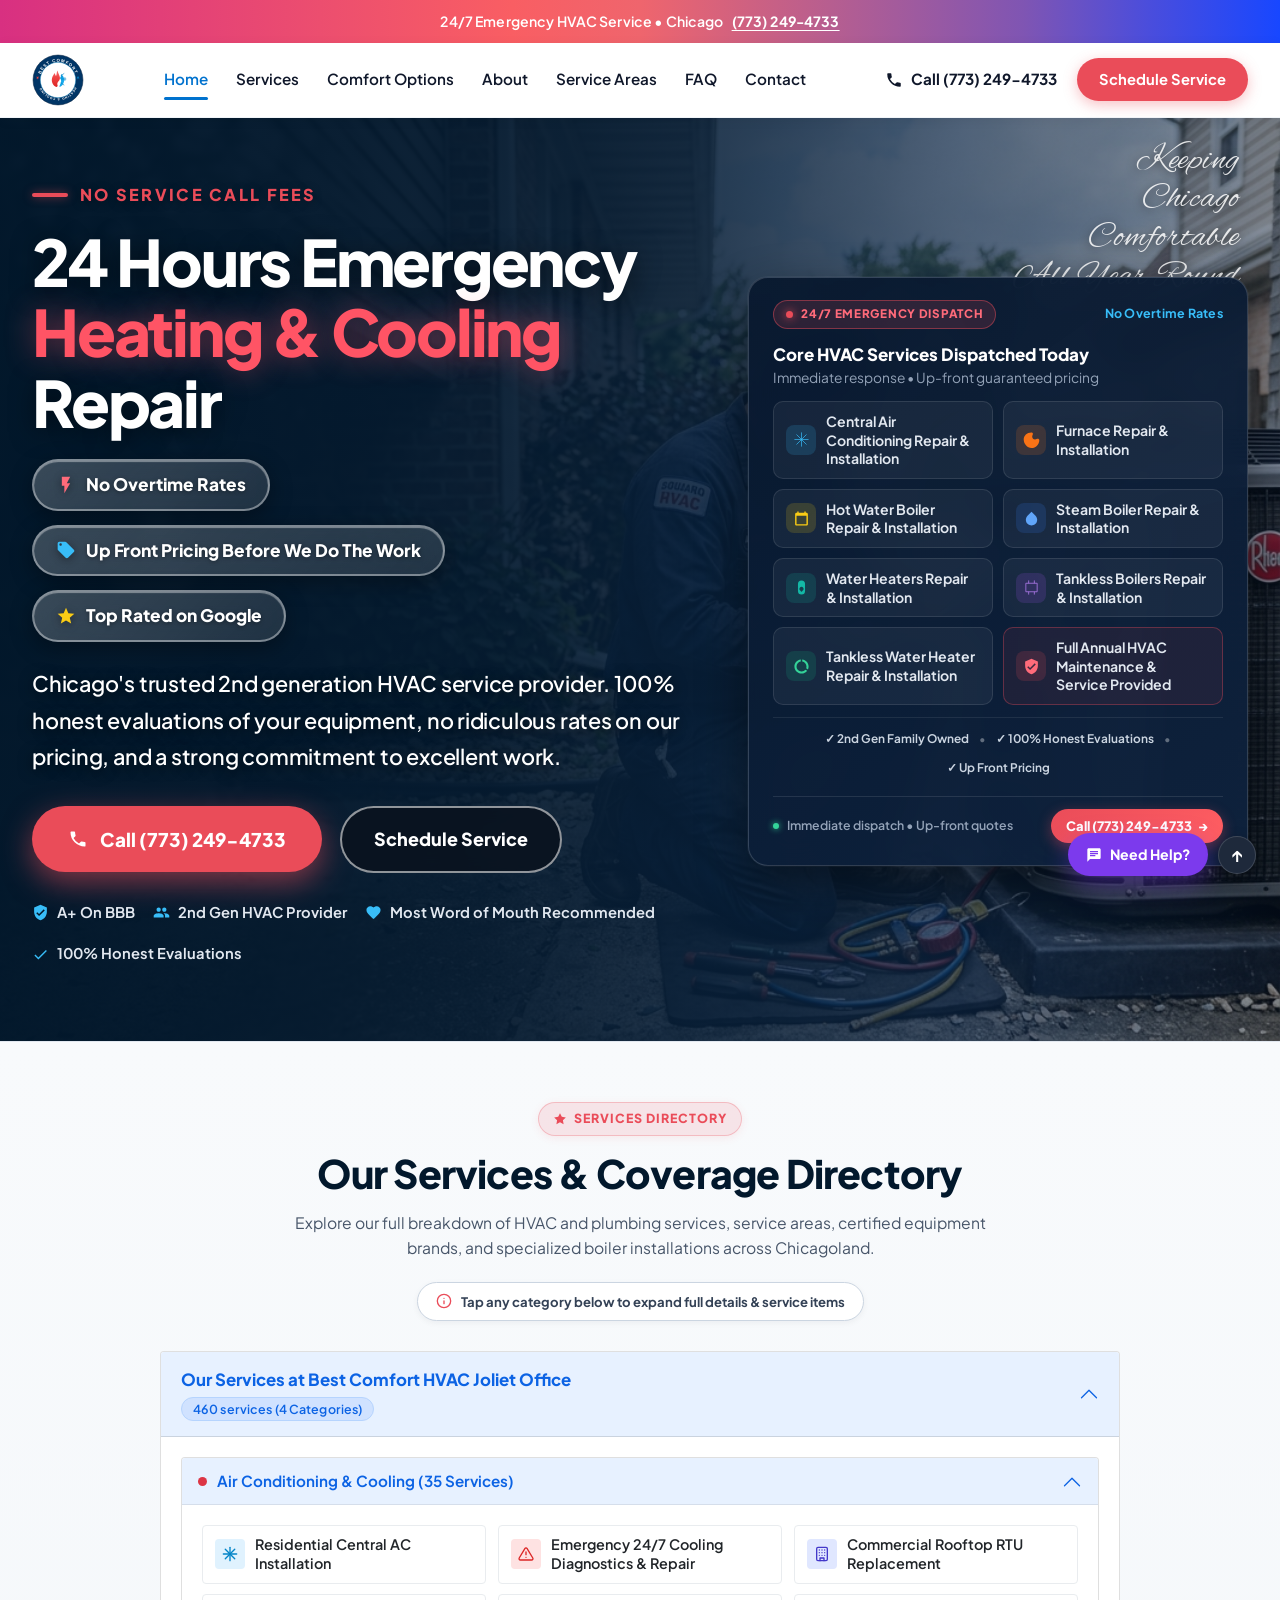
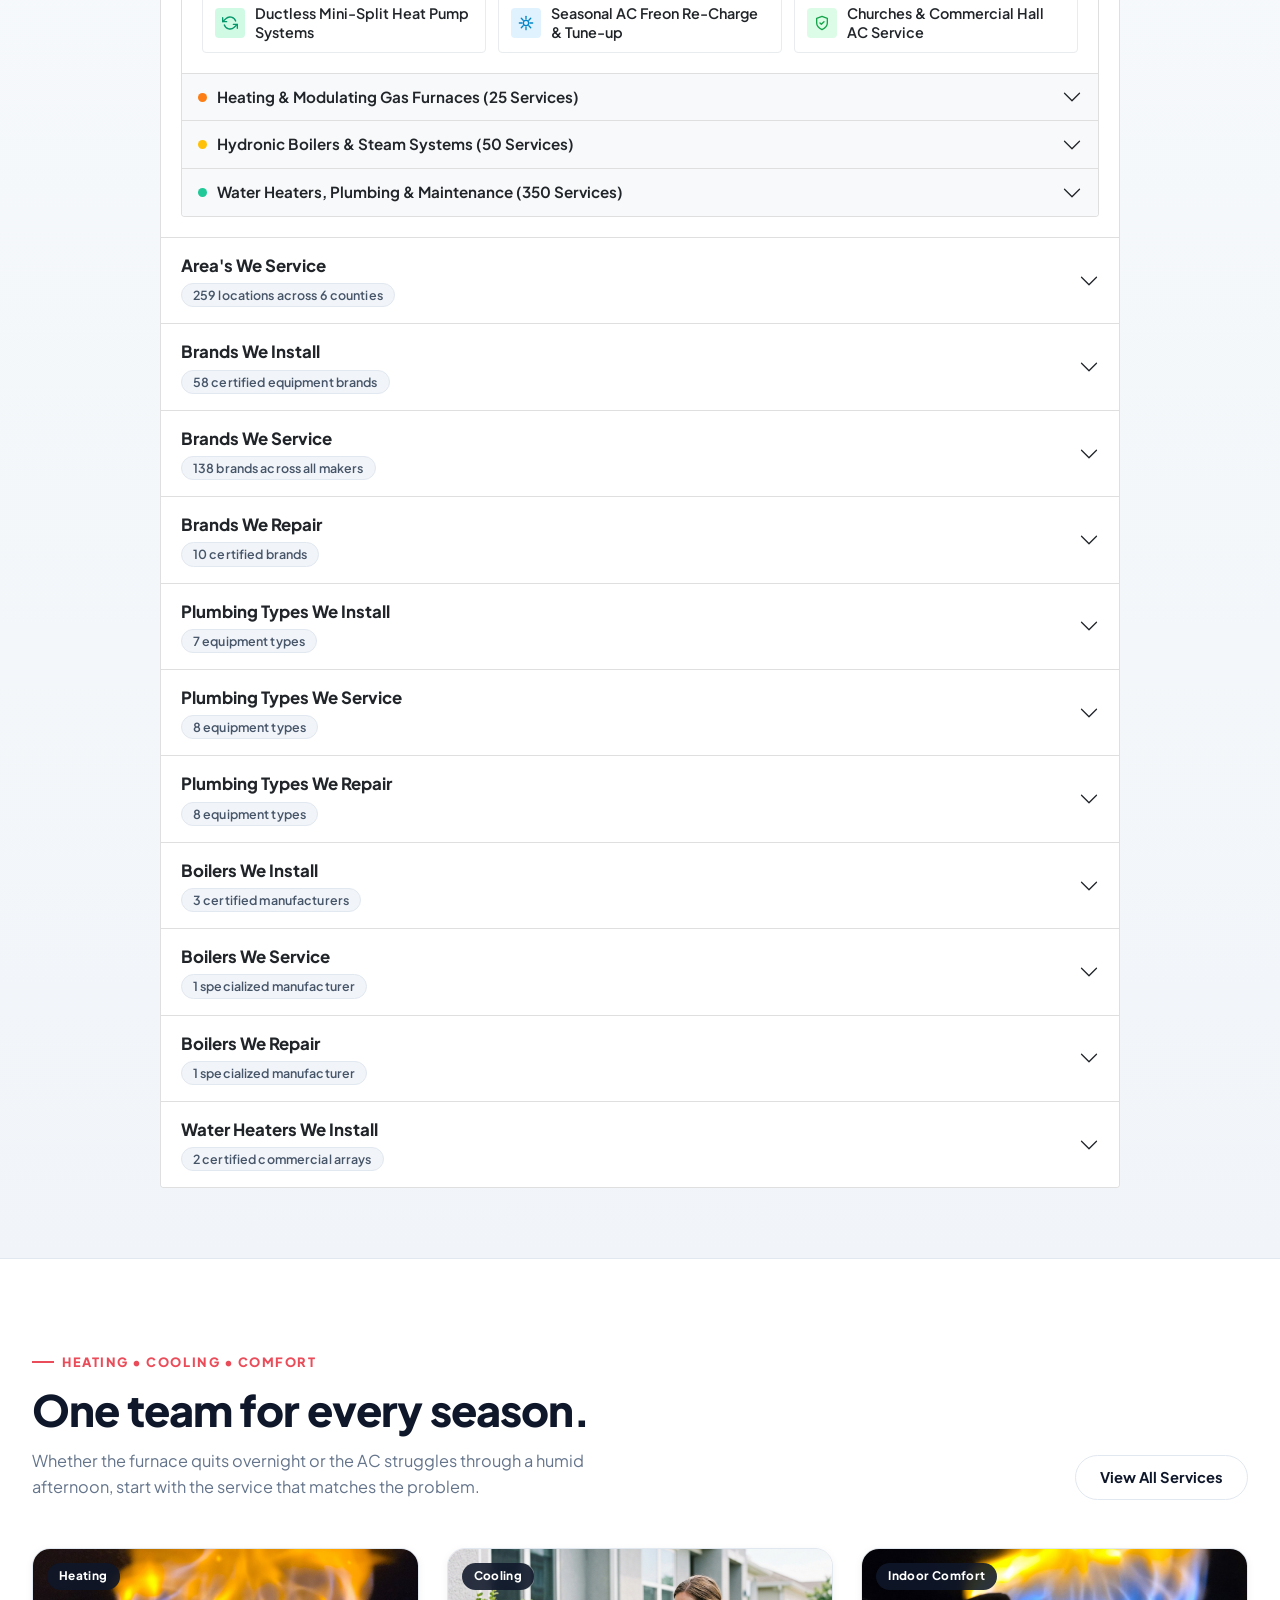
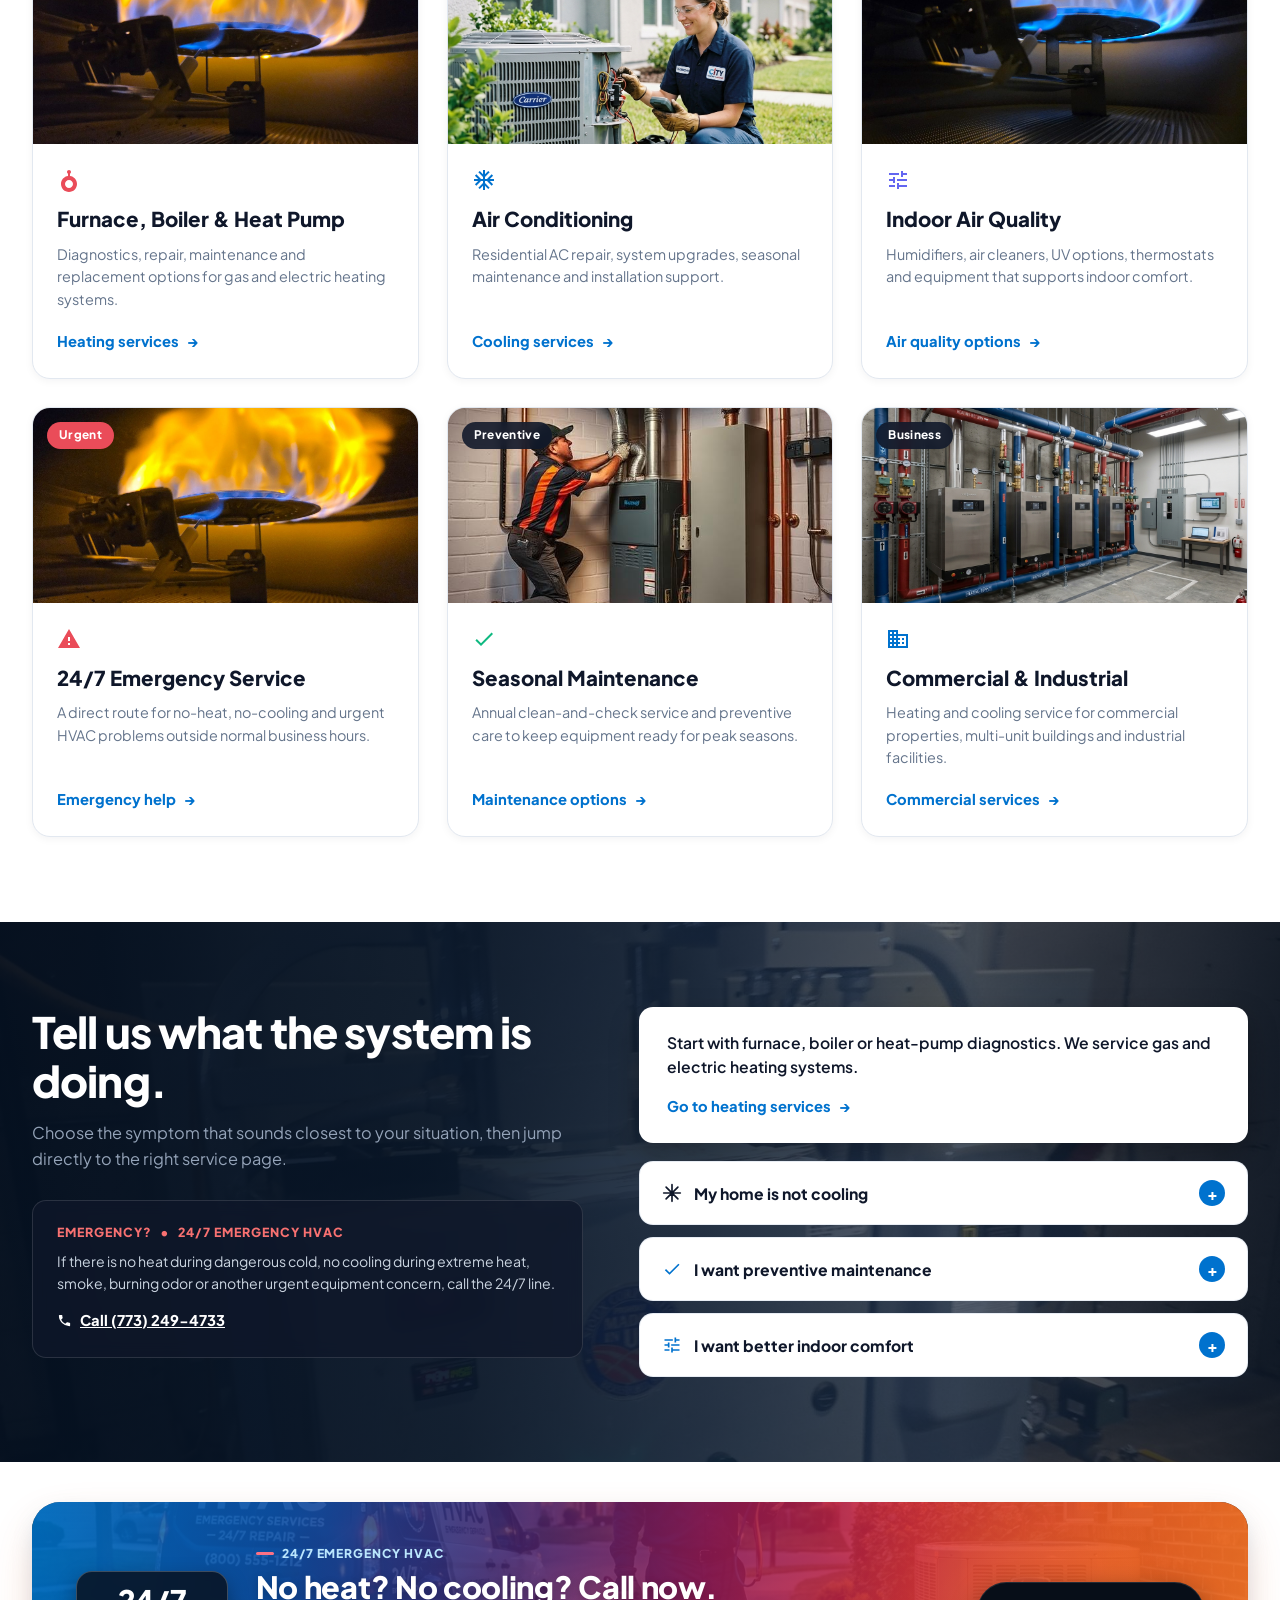
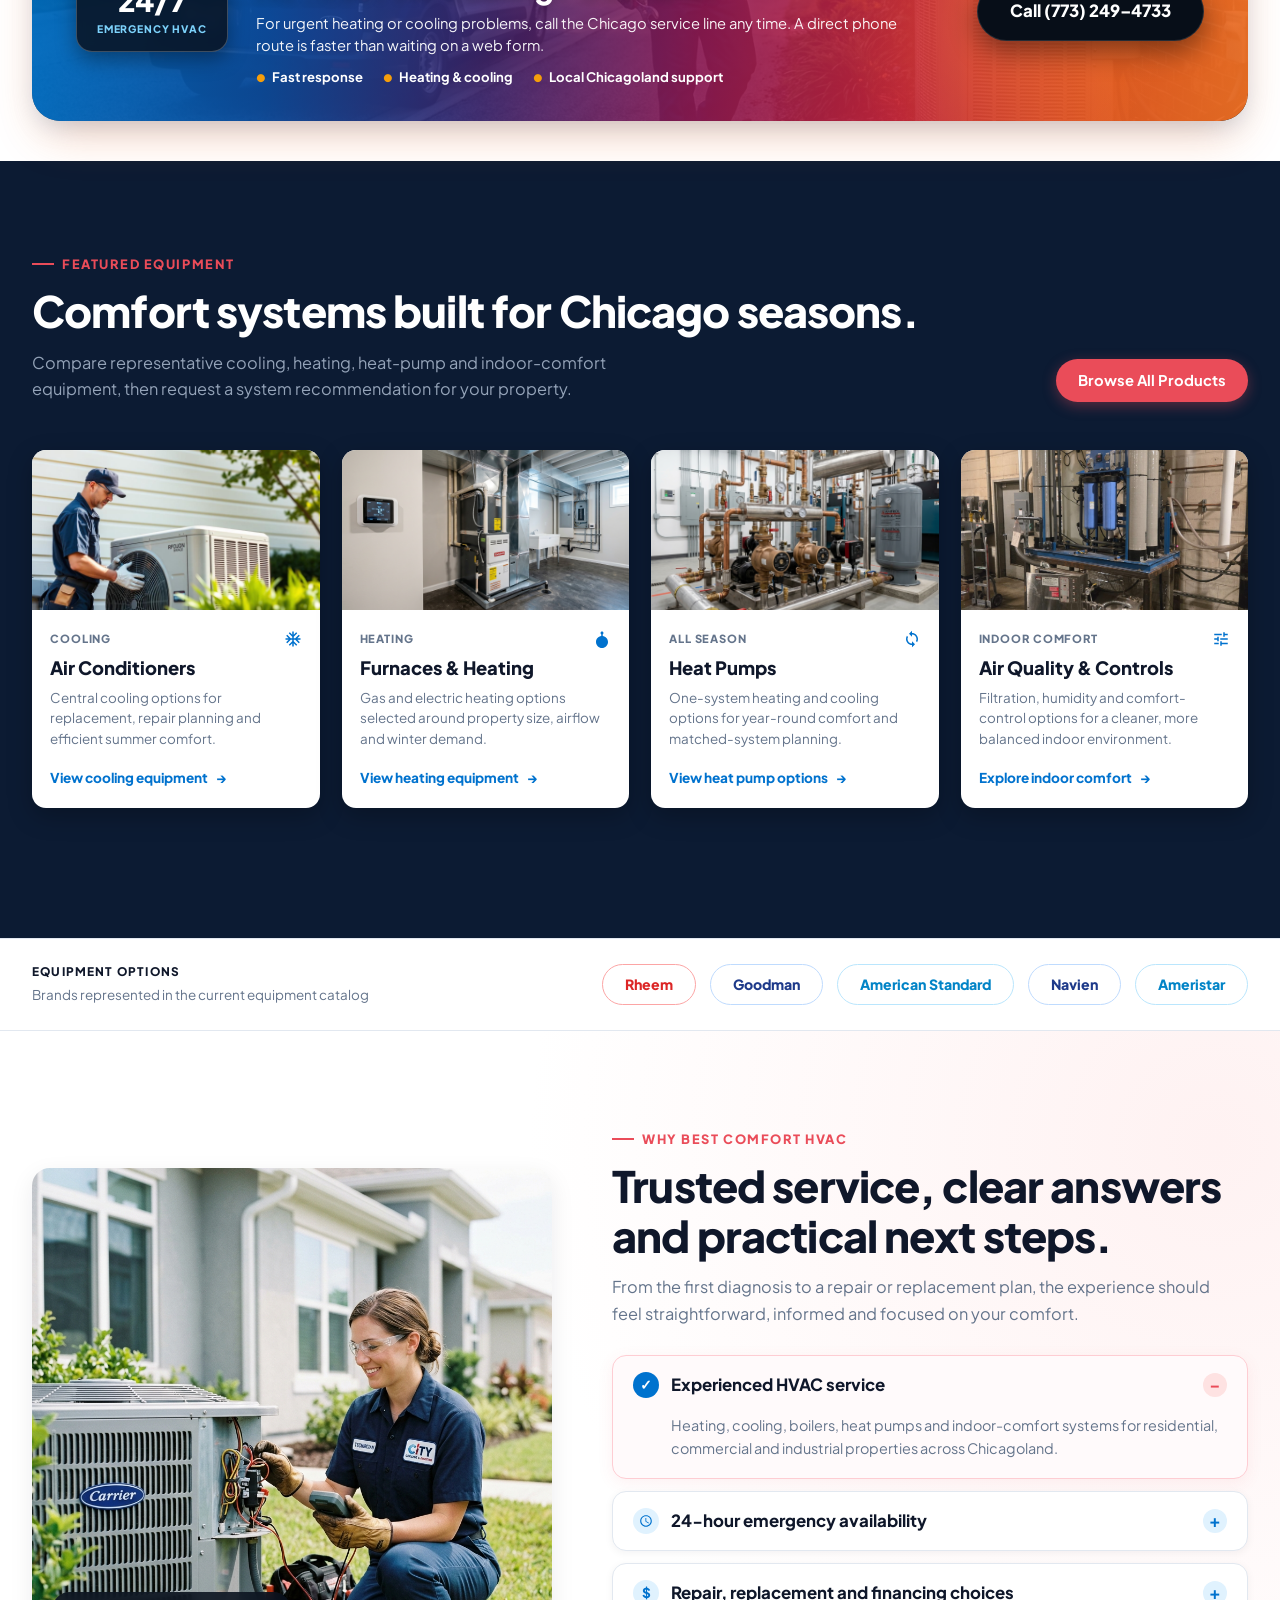
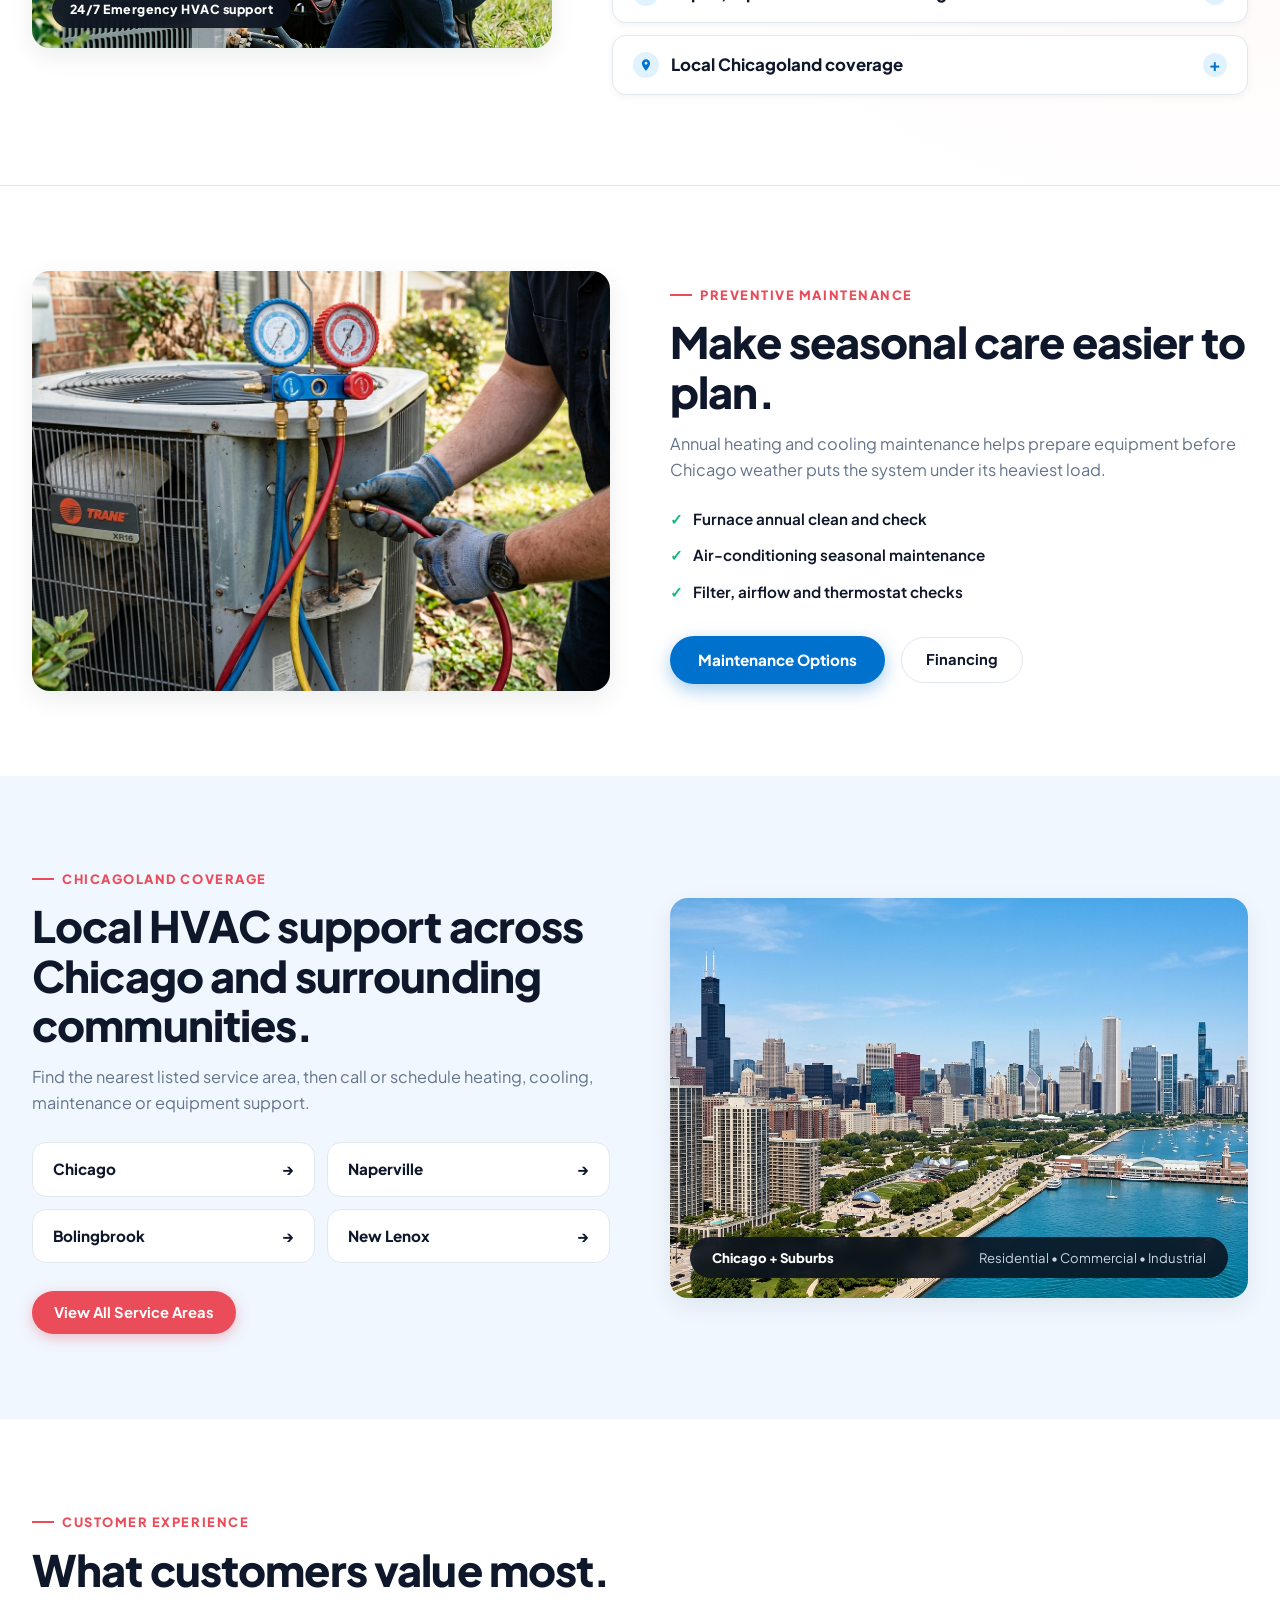
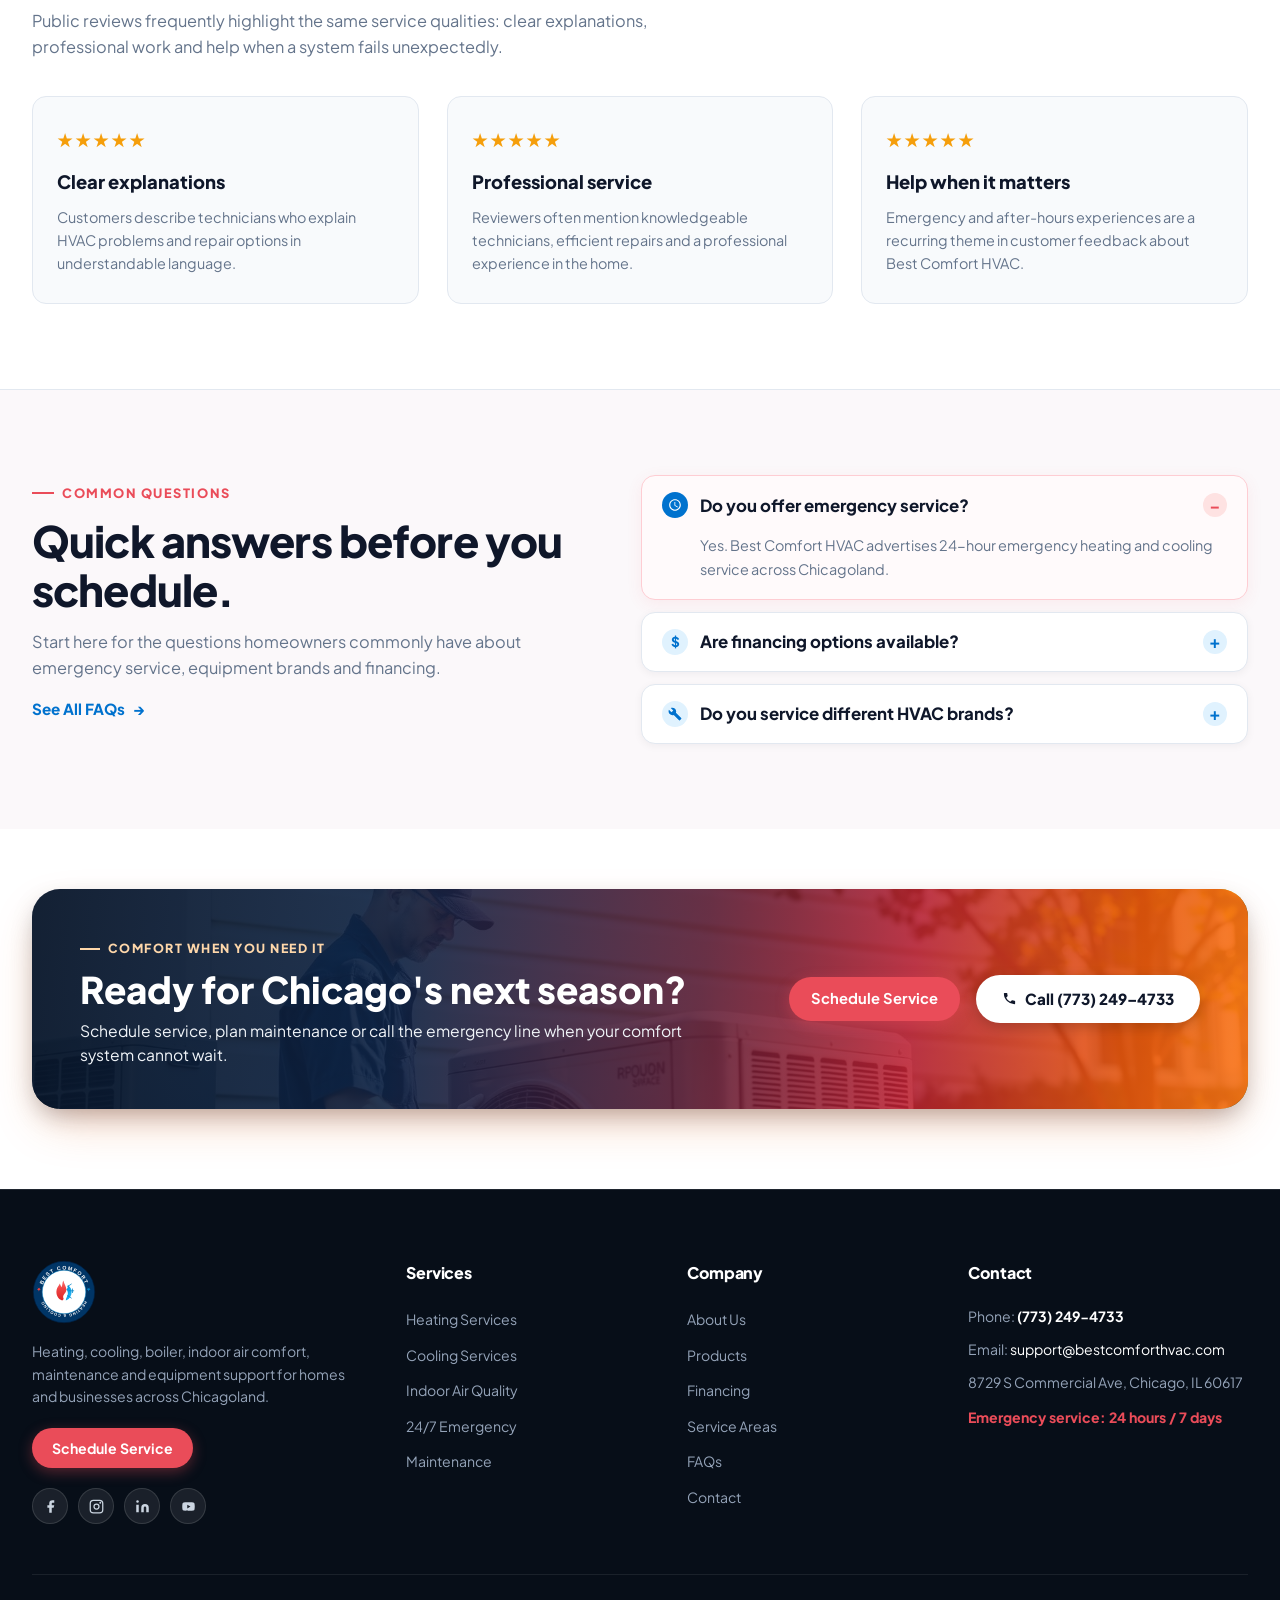
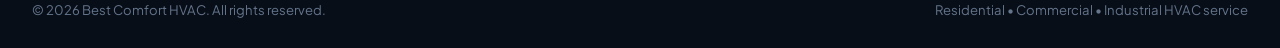
==== index.html @ bbebf5ae "feat: add comprehensive design system stylesheet, homepage scripts, and update subpages" ====
<!DOCTYPE html>
<html lang="en">
<head>
  <meta charset="UTF-8">
  <meta name="viewport" content="width=device-width, initial-scale=1.0">
  <title>Best Comfort HVAC | Chicago Heating, Air Conditioning &amp; 24/7 Emergency Service</title>
  <meta name="description" content="Best Comfort Heating &amp; Cooling provides residential, commercial and industrial HVAC repair, installation, seasonal maintenance and 24/7 emergency service across Chicagoland.">
  
  <!-- Google Fonts: Plus Jakarta Sans & Script Font -->
  <link rel="preconnect" href="https://fonts.googleapis.com">
  <link rel="preconnect" href="https://fonts.gstatic.com" crossorigin>
  <link href="https://fonts.googleapis.com/css2?family=Plus+Jakarta+Sans:wght@400;500;600;700;800;900&family=Alex+Brush&family=Great+Vibes&display=swap" rel="stylesheet">
  
  <!-- Stylesheets (Modular Best Comfort Architecture) -->
  <link rel="stylesheet" href="css/style.css?v=10.15">
  <link rel="stylesheet" href="css/homepage.css?v=10.15">
  <link rel="shortcut icon" href="images/best-comfort-logo.svg" type="image/svg+xml">
</head>
<body>

  <!-- =========================================================================
       1. TOP ANNOUNCEMENT / EMERGENCY BAR (Coral Red Banner)
       ========================================================================= -->
  <div class="bc-top-bar">
    <div class="container">
      <span class="bc-top-bar-content">
        24/7 Emergency HVAC Service &bull; Chicago <a href="tel:7732494733" class="bc-top-phone-link">(773) 249-4733</a>
      </span>
    </div>
  </div>

  <!-- =========================================================================
       2. HEADER / NAVIGATION (Crisp Pure White)
       ========================================================================= -->
  <header class="bc-header">
    <div class="container bc-header-container">
      
      <!-- Brand Logo -->
      <a href="index.html" class="bc-brand-logo" aria-label="Best Comfort Heating &amp; Cooling Home">
        <img src="images/best-comfort-logo.svg" alt="Best Comfort Heating &amp; Cooling Logo" width="52" height="52">
      </a>

      <!-- Desktop Nav Menu -->
      <nav class="bc-nav-menu">
        <a href="index.html" class="bc-nav-link active">Home</a>
        <a href="services.html" class="bc-nav-link">Services</a>
        <a href="products.html" class="bc-nav-link">Comfort Options</a>
        <a href="about.html" class="bc-nav-link">About</a>
        <a href="services.html#service-areas" class="bc-nav-link">Service Areas</a>
        <a href="about.html#faq" class="bc-nav-link">FAQ</a>
        <a href="contact.html" class="bc-nav-link">Contact</a>
      </nav>

      <!-- Header Actions -->
      <div class="bc-header-actions">
        <a href="tel:7732494733" class="bc-header-phone">
          <svg class="bc-header-phone-icon" viewBox="0 0 24 24"><path d="M6.62 10.79a15.05 15.05 0 006.59 6.59l2.2-2.2a1 1 0 011.02-.24c1.12.37 2.33.57 3.57.57a1 1 0 011 1V20a1 1 0 01-1 1A17 17 0 013 4a1 1 0 011-1h3.5a1 1 0 011 1c0 1.25.2 2.45.57 3.57a1 1 0 01-.24 1.02l-2.21 2.2z"/></svg>
          <span>Call (773) 249-4733</span>
        </a>
        <a href="contact.html" class="bc-btn-schedule">Schedule Service</a>
        <button class="bc-mobile-toggle" id="bcMobileToggle" aria-label="Toggle Navigation">
          <svg width="24" height="24" viewBox="0 0 24 24" fill="none" stroke="currentColor" stroke-width="2"><line x1="3" y1="12" x2="21" y2="12"></line><line x1="3" y1="6" x2="21" y2="6"></line><line x1="3" y1="18" x2="21" y2="18"></line></svg>
        </button>
      </div>

    </div>
  </header>

  <!-- Mobile Drawer Menu -->
  <div class="bc-mobile-drawer" id="bcMobileDrawer">
    <div class="bc-drawer-content">
      <div class="bc-drawer-header">
        <img src="images/best-comfort-logo.svg" alt="Best Comfort Heating &amp; Cooling" height="42">
        <button class="bc-drawer-close" id="bcMobileClose">&times;</button>
      </div>
      <div class="bc-drawer-links">
        <a href="index.html" class="active">Home</a>
        <a href="services.html">Services</a>
        <a href="products.html">Comfort Options</a>
        <a href="about.html">About</a>
        <a href="services.html#service-areas">Service Areas</a>
        <a href="about.html#faq">FAQ</a>
        <a href="contact.html">Contact</a>
      </div>
      <div style="margin-top:auto; display:flex; flex-direction:column; gap:12px;">
        <a href="tel:7732494733" class="bc-btn-outline" style="text-align:center;">Call (773) 249-4733</a>
        <a href="contact.html" class="bc-btn-schedule" style="text-align:center;">Schedule Service</a>
      </div>
    </div>
  </div>

  <!-- =========================================================================
       3. HERO SECTION (24 Hours Emergency Heating & Cooling Repair + Call to Action Hub)
       ========================================================================= -->
  <section class="bc-hero-section">
    <div class="bc-hero-overlay"></div>

    <!-- Top Right Cursive Slogan -->
    <div class="bc-hero-slogan-cursive">
      Keeping<br>
      Chicago<br>
      Comfortable<br>
      All Year Round
    </div>

    <div class="container bc-hero-container">
      <!-- Left Column: Primary Headlines & Value Propositions -->
      <div class="bc-hero-content">
        
        <div class="bc-hero-eyebrow">NO SERVICE CALL FEES</div>
        
        <h1 class="bc-hero-title">
          24 Hours Emergency<br>
          <span class="bc-text-coral">Heating &amp; Cooling</span> Repair
        </h1>

        <!-- High-Impact Callout Pills (3 Trust Badges) -->
        <div class="bc-hero-highlight-pills">
          <div class="bc-hero-pill">
            <svg class="bc-pill-icon text-coral" viewBox="0 0 24 24"><path d="M7 2v11h3v9l7-12h-4l4-8z"/></svg>
            <span>No Overtime Rates</span>
          </div>
          <div class="bc-hero-pill">
            <svg class="bc-pill-icon text-blue" viewBox="0 0 24 24"><path d="M21.41 11.58l-9-9C12.05 2.22 11.55 2 11 2H4c-1.1 0-2 .9-2 2v7c0 .55.22 1.05.59 1.42l9 9c.36.36.86.58 1.41.58.55 0 1.05-.22 1.41-.59l7-7c.37-.36.59-.86.59-1.41 0-.55-.23-1.06-.59-1.42zM5.5 7C4.67 7 4 6.33 4 5.5S4.67 4 5.5 4 7 4.67 7 5.5 6.33 7 5.5 7z"/></svg>
            <span>Up Front Pricing Before We Do The Work</span>
          </div>
          <div class="bc-hero-pill">
            <svg class="bc-pill-icon text-gold" viewBox="0 0 24 24"><path d="M12 17.27L18.18 21l-1.64-7.03L22 9.24l-7.19-.61L12 2 9.19 8.63 2 9.24l5.46 4.73L5.82 21z"/></svg>
            <span>Top Rated on Google</span>
          </div>
        </div>

        <p class="bc-hero-desc">
          Chicago's trusted 2nd generation HVAC service provider. 100% honest evaluations of your equipment, no ridiculous rates on our pricing, and a strong commitment to excellent work.
        </p>

        <!-- Primary Conversion Actions -->
        <div class="bc-hero-actions">
          <a href="tel:7732494733" class="bc-btn-hero-primary bc-btn-pulse bc-btn-call-dominant">
            <svg width="20" height="20" viewBox="0 0 24 24" fill="currentColor"><path d="M6.62 10.79a15.05 15.05 0 006.59 6.59l2.2-2.2a1 1 0 011.02-.24c1.12.37 2.33.57 3.57.57a1 1 0 011 1V20a1 1 0 01-1 1A17 17 0 013 4a1 1 0 011-1h3.5a1 1 0 011 1c0 1.25.2 2.45.57 3.57a1 1 0 01-.24 1.02l-2.21 2.2z"/></svg>
            <span>Call (773) 249-4733</span>
          </a>
          <a href="contact.html" class="bc-btn-hero-call">Schedule Service</a>
        </div>

        <!-- Mobile View Only: 8 Core Services Scannable 2-Column Micro-Grid / Chip List (Beneath Conversion Buttons) -->
        <div class="bc-hero-mobile-services" aria-label="8 Core HVAC Services Dispatched 24/7">
          <div class="bc-mobile-services-label">8 Core Services Dispatched 24/7:</div>
          <div class="bc-mobile-services-grid">
            <a href="services.html#cooling" class="bc-service-chip">
              <span class="bc-chip-check">&check;</span>
              <span>Central Air Conditioning Repair &amp; Installation</span>
            </a>
            <a href="services.html#heating" class="bc-service-chip">
              <span class="bc-chip-check">&check;</span>
              <span>Furnace Repair &amp; Installation</span>
            </a>
            <a href="services.html#boilers" class="bc-service-chip">
              <span class="bc-chip-check">&check;</span>
              <span>Hot Water Boiler Repair &amp; Installation</span>
            </a>
            <a href="services.html#boilers" class="bc-service-chip">
              <span class="bc-chip-check">&check;</span>
              <span>Steam Boiler Repair &amp; Installation</span>
            </a>
            <a href="services.html#heating" class="bc-service-chip">
              <span class="bc-chip-check">&check;</span>
              <span>Water Heaters Repair &amp; Installation</span>
            </a>
            <a href="services.html#boilers" class="bc-service-chip">
              <span class="bc-chip-check">&check;</span>
              <span>Tankless Boilers Repair &amp; Installation</span>
            </a>
            <a href="services.html#heating" class="bc-service-chip">
              <span class="bc-chip-check">&check;</span>
              <span>Tankless Water Heater Repair &amp; Installation</span>
            </a>
            <a href="services.html#maintenance" class="bc-service-chip highlight">
              <span class="bc-chip-check">&check;</span>
              <span>Full Annual HVAC Maintenance &amp; Service Provided</span>
            </a>
          </div>
        </div>

        <!-- Verification Badges Row -->
        <div class="bc-hero-badges-row">
          <div class="bc-hero-badge-item">
            <svg viewBox="0 0 24 24"><path d="M12 1L3 5v6c0 5.55 3.84 10.74 9 12 5.16-1.26 9-6.45 9-12V5l-9-4zm-2 16l-4-4 1.41-1.41L10 14.17l6.59-6.59L18 9l-8 8z"/></svg>
            <span>A+ On BBB</span>
          </div>
          <div class="bc-hero-badge-item">
            <svg viewBox="0 0 24 24"><path d="M16 11c1.66 0 2.99-1.34 2.99-3S17.66 5 16 5c-1.66 0-3 1.34-3 3s1.34 3 3 3zm-8 0c1.66 0 2.99-1.34 2.99-3S9.66 5 8 5C6.34 5 5 6.34 5 8s1.34 3 3 3zm0 2c-2.33 0-7 1.17-7 3.5V19h14v-2.5c0-2.33-4.67-3.5-7-3.5zm8 0c-.29 0-.62.02-.97.05 1.16.84 1.97 1.97 1.97 3.45V19h6v-2.5c0-2.33-4.67-3.5-7-3.5z"/></svg>
            <span>2nd Gen HVAC Provider</span>
          </div>
          <div class="bc-hero-badge-item">
            <svg viewBox="0 0 24 24"><path d="M12 21.35l-1.45-1.32C5.4 15.36 2 12.28 2 8.5 2 5.42 4.42 3 7.5 3c1.74 0 3.41.81 4.5 2.09C13.09 3.81 14.76 3 16.5 3 19.58 3 22 5.42 22 8.5c0 3.78-3.4 6.86-8.55 11.54L12 21.35z"/></svg>
            <span>Most Word of Mouth Recommended</span>
          </div>
          <div class="bc-hero-badge-item">
            <svg viewBox="0 0 24 24"><path d="M9 16.17L4.83 12l-1.42 1.41L9 19 21 7l-1.41-1.41z"/></svg>
            <span>100% Honest Evaluations</span>
          </div>
        </div>

      </div>

      <!-- Right Column: 24/7 Emergency Dispatch Matrix (Desktop 2-Column Checklist) -->
      <div class="bc-hero-hub-card">
        
        <div class="bc-hub-top">
          <div class="bc-live-pill">
            <span class="bc-live-dot"></span>
            <span>24/7 Emergency Dispatch</span>
          </div>
          <div class="bc-hub-status-text">
            <span>No Overtime Rates</span>
          </div>
        </div>

        <div class="bc-hub-header-intro">
          <div class="bc-hub-heading">Core HVAC Services Dispatched Today</div>
          <div class="bc-hub-subheading">Immediate response &bull; Up-front guaranteed pricing</div>
        </div>

        <!-- 8 Core Services in 2-Column Checklist (Always Visible - No Tabs) -->
        <div class="bc-hub-services-grid">
          
          <a href="services.html#cooling" class="bc-hub-service-item">
            <div class="bc-service-item-icon icon-cyan">
              <svg viewBox="0 0 24 24"><path d="M12 2v20M2 12h20M4.93 4.93l14.14 14.14M4.93 19.07L19.07 4.93"/></svg>
            </div>
            <div class="bc-service-item-text">Central Air Conditioning Repair &amp; Installation</div>
          </a>

          <a href="services.html#heating" class="bc-hub-service-item">
            <div class="bc-service-item-icon icon-orange">
              <svg viewBox="0 0 24 24"><path d="M12 2c1.1 0 2 .9 2 2 0 1.5-1 2.5-1 4 0 2.2 1.8 4 4 4 1.5 0 2.5-1 4-1 .9 0 2 .9 2 2 0 6.1-4.9 11-11 11S1 18.1 1 12C1 6.5 5.5 2 12 2z"/></svg>
            </div>
            <div class="bc-service-item-text">Furnace Repair &amp; Installation</div>
          </a>

          <a href="services.html#boilers" class="bc-hub-service-item">
            <div class="bc-service-item-icon icon-gold">
              <svg viewBox="0 0 24 24"><path d="M19 4h-1V2h-2v2H8V2H6v2H5c-1.11 0-1.99.9-1.99 2L3 20c0 1.1.89 2 2 2h14c1.1 0 2-.9 2-2V6c0-1.1-.9-2-2-2zm0 16H5V8h14v12z"/></svg>
            </div>
            <div class="bc-service-item-text">Hot Water Boiler Repair &amp; Installation</div>
          </a>

          <a href="services.html#boilers" class="bc-hub-service-item">
            <div class="bc-service-item-icon icon-blue">
              <svg viewBox="0 0 24 24"><path d="M17.66 8L12 2.35 6.34 8C4.78 9.56 4 11.64 4 13.72s.78 4.16 2.34 5.72 4.16 2.34 5.66 2.34 4.16-.78 5.72-2.34S20 15.8 20 13.72 19.22 9.56 17.66 8z"/></svg>
            </div>
            <div class="bc-service-item-text">Steam Boiler Repair &amp; Installation</div>
          </a>

          <a href="services.html#heating" class="bc-hub-service-item">
            <div class="bc-service-item-icon icon-teal">
              <svg viewBox="0 0 24 24"><path d="M12 2a5 5 0 00-5 5v10a5 5 0 0010 0V7a5 5 0 00-5-5zm1 14.8V17a1 1 0 01-2 0v-.2a3 3 0 112 0z"/></svg>
            </div>
            <div class="bc-service-item-text">Water Heaters Repair &amp; Installation</div>
          </a>

          <a href="services.html#boilers" class="bc-hub-service-item">
            <div class="bc-service-item-icon icon-purple">
              <svg viewBox="0 0 24 24"><path d="M4 6h16v12H4zM8 2v4M16 2v4M8 18v4M16 18v4"/></svg>
            </div>
            <div class="bc-service-item-text">Tankless Boilers Repair &amp; Installation</div>
          </a>

          <a href="services.html#heating" class="bc-hub-service-item">
            <div class="bc-service-item-icon icon-emerald">
              <svg viewBox="0 0 24 24"><path d="M13 2.05v3.03c3.39.49 6 3.39 6 6.92 0 .9-.18 1.75-.48 2.54l2.6 1.53c.56-1.24.88-2.62.88-4.07 0-5.18-3.95-9.45-9-9.95zM12 19c-3.87 0-7-3.13-7-7 0-3.53 2.61-6.43 6-6.92V2.05c-5.05.5-9 4.76-9 9.95 0 5.52 4.47 10 9.99 10 3.31 0 6.24-1.61 8.01-4.09l-2.45-1.42A6.994 6.994 0 0112 19z"/></svg>
            </div>
            <div class="bc-service-item-text">Tankless Water Heater Repair &amp; Installation</div>
          </a>

          <a href="services.html#maintenance" class="bc-hub-service-item highlight">
            <div class="bc-service-item-icon icon-coral">
              <svg viewBox="0 0 24 24"><path d="M12 1L3 5v6c0 5.55 3.84 10.74 9 12 5.16-1.26 9-6.45 9-12V5l-9-4zm-2 16l-4-4 1.41-1.41L10 14.17l6.59-6.59L18 9l-8 8z"/></svg>
            </div>
            <div class="bc-service-item-text">Full Annual HVAC Maintenance &amp; Service Provided</div>
          </a>

        </div>

        <!-- Trust Statements Strip inside Card -->
        <div class="bc-hub-trust-strip">
          <span>&check; 2nd Gen Family Owned</span>
          <span class="bc-hub-bullet">&bull;</span>
          <span>&check; 100% Honest Evaluations</span>
          <span class="bc-hub-bullet">&bull;</span>
          <span>&check; Up Front Pricing</span>
        </div>

        <!-- Hub Card Footer -->
        <div class="bc-hub-footer">
          <div class="bc-hub-footer-text">
            <span class="bc-pulse-dot"></span>
            <span>Immediate dispatch &bull; Up-front quotes</span>
          </div>
          <a href="tel:7732494733" class="bc-hub-call-btn">
            <span>Call (773) 249-4733</span>
            &rarr;
          </a>
        </div>

      </div>

    </div>
  </section>

            <!-- =========================================================================
       4. SERVICES & COVERAGE DIRECTORY (Exact Bootstrap 5.0 Accordion Component)
       Reference: https://getbootstrap.com/docs/5.0/components/accordion/
       ========================================================================= -->
  <section class="bc-directory-section" id="services-directory">
    <div class="container">
      <div class="bc-directory-header">
        <span class="bc-directory-badge">
          <svg width="14" height="14" viewBox="0 0 24 24" fill="currentColor"><path d="M12 2l3.09 6.26L22 9.27l-5 4.87 1.18 6.88L12 17.77l-6.18 3.25L7 14.14 2 9.27l6.91-1.01L12 2z"/></svg>
          Services Directory
        </span>
        <h2 class="bc-directory-title">Our Services &amp; Coverage Directory</h2>
        <p class="bc-directory-desc">Explore our full breakdown of HVAC and plumbing services, service areas, certified equipment brands, and specialized boiler installations across Chicagoland.</p>
        <div class="bc-directory-hint-bar">
          <svg viewBox="0 0 24 24" fill="none" stroke="currentColor" stroke-width="2" stroke-linecap="round" stroke-linejoin="round"><circle cx="12" cy="12" r="10"/><path d="M12 16v-4"/><path d="M12 8h.01"/></svg>
          <span>Tap any category below to expand full details &amp; service items</span>
        </div>
      </div>

      <!-- Bootstrap 5.0 Accordion Component -->
      <div class="accordion" id="servicesDirectoryAccordion">
        <!-- Accordion Item 1: Our Services at Best Comfort HVAC Joliet Office -->
        <div class="accordion-item">
          <h2 class="accordion-header" id="headingAccItemServices">
            <button class="accordion-button" type="button" data-bs-toggle="collapse" data-bs-target="#collapseAccItemServices" aria-expanded="true" aria-controls="collapseAccItemServices">
              <span class="bs-acc-title-wrap">
                <span class="bs-acc-title">Our Services at Best Comfort HVAC Joliet Office</span>
                <span class="bs-acc-badge">460 services (4 Categories)</span>
              </span>
            </button>
          </h2>
          <div id="collapseAccItemServices" class="accordion-collapse collapse show" aria-labelledby="headingAccItemServices" data-bs-parent="#servicesDirectoryAccordion">
            <div class="accordion-body">

<div class="accordion bs-nested-accordion" id="subAccordionServices">
  <!-- AC & Cooling -->
  <div class="accordion-item">
    <h3 class="accordion-header" id="subHeadingServices1">
      <button class="accordion-button" type="button" data-bs-toggle="collapse" data-bs-target="#subCollapseServices1" aria-expanded="true" aria-controls="subCollapseServices1">
        <span class="bs-sub-badge red"></span>
        <span class="bs-sub-title">Air Conditioning &amp; Cooling (35 Services)</span>
      </button>
    </h3>
    <div id="subCollapseServices1" class="accordion-collapse collapse show" data-bs-parent="#subAccordionServices">
      <div class="accordion-body">
        <ul class="bs-items-grid">
          <li class="bs-tree-item"><span class="bs-tree-icon icon-sky"><svg viewBox="0 0 24 24" fill="none" stroke="currentColor" stroke-width="2" stroke-linecap="round" stroke-linejoin="round"><line x1="12" y1="2" x2="12" y2="22"/><line x1="2" y1="12" x2="22" y2="12"/><line x1="4.93" y1="4.93" x2="19.07" y2="19.07"/><line x1="19.07" y1="4.93" x2="4.93" y2="19.07"/></svg></span><span class="bs-tree-text">Residential Central AC Installation</span></li>
          <li class="bs-tree-item"><span class="bs-tree-icon icon-red"><svg viewBox="0 0 24 24" fill="none" stroke="currentColor" stroke-width="2" stroke-linecap="round" stroke-linejoin="round"><path d="M10.29 3.86L1.82 18a2 2 0 0 0 1.71 3h16.94a2 2 0 0 0 1.71-3L13.71 3.86a2 2 0 0 0-3.42 0z"/><line x1="12" y1="9" x2="12" y2="13"/><line x1="12" y1="17" x2="12.01" y2="17"/></svg></span><span class="bs-tree-text">Emergency 24/7 Cooling Diagnostics &amp; Repair</span></li>
          <li class="bs-tree-item"><span class="bs-tree-icon icon-indigo"><svg viewBox="0 0 24 24" fill="none" stroke="currentColor" stroke-width="2" stroke-linecap="round" stroke-linejoin="round"><rect x="4" y="2" width="16" height="20" rx="2" ry="2"/><path d="M9 22v-4h6v4"/><path d="M8 6h.01"/><path d="M16 6h.01"/><path d="M12 6h.01"/><path d="M12 10h.01"/><path d="M12 14h.01"/><path d="M16 10h.01"/><path d="M16 14h.01"/><path d="M8 10h.01"/><path d="M8 14h.01"/></svg></span><span class="bs-tree-text">Commercial Rooftop RTU Replacement</span></li>
          <li class="bs-tree-item"><span class="bs-tree-icon icon-emerald"><svg viewBox="0 0 24 24" fill="none" stroke="currentColor" stroke-width="2" stroke-linecap="round" stroke-linejoin="round"><polyline points="1 4 1 10 7 10"/><polyline points="23 20 23 14 17 14"/><path d="M20.49 9A9 9 0 0 0 5.64 5.64L1 10m22 4l-4.64 4.36A9 9 0 0 1 3.51 15"/></svg></span><span class="bs-tree-text">Ductless Mini-Split Heat Pump Systems</span></li>
          <li class="bs-tree-item"><span class="bs-tree-icon icon-sky"><svg viewBox="0 0 24 24" fill="none" stroke="currentColor" stroke-width="2" stroke-linecap="round" stroke-linejoin="round"><path d="M12 2v4"/><path d="m4.93 4.93 2.83 2.83"/><path d="M2 12h4"/><path d="m4.93 19.07 2.83-2.83"/><path d="M12 22v-4"/><path d="m19.07 19.07-2.83-2.83"/><path d="M22 12h-4"/><path d="m19.07 4.93-2.83 2.83"/><circle cx="12" cy="12" r="4"/></svg></span><span class="bs-tree-text">Seasonal AC Freon Re-Charge &amp; Tune-up</span></li>
          <li class="bs-tree-item"><span class="bs-tree-icon icon-green"><svg viewBox="0 0 24 24" fill="none" stroke="currentColor" stroke-width="2" stroke-linecap="round" stroke-linejoin="round"><path d="M12 22s8-4 8-10V5l-8-3-8 3v7c0 6 8 10 8 10z"/><polyline points="9 12 11 14 15 10"/></svg></span><span class="bs-tree-text">Churches &amp; Commercial Hall AC Service</span></li>
        </ul>
      </div>
    </div>
  </div>

  <!-- Heating -->
  <div class="accordion-item">
    <h3 class="accordion-header" id="subHeadingServices2">
      <button class="accordion-button collapsed" type="button" data-bs-toggle="collapse" data-bs-target="#subCollapseServices2" aria-expanded="false" aria-controls="subCollapseServices2">
        <span class="bs-sub-badge orange"></span>
        <span class="bs-sub-title">Heating &amp; Modulating Gas Furnaces (25 Services)</span>
      </button>
    </h3>
    <div id="subCollapseServices2" class="accordion-collapse collapse" data-bs-parent="#subAccordionServices">
      <div class="accordion-body">
        <ul class="bs-items-grid">
          <li class="bs-tree-item"><span class="bs-tree-icon icon-orange"><svg viewBox="0 0 24 24" fill="currentColor"><path d="M12 23c-4.97 0-9-3.95-9-8.83 0-3.83 2.5-6.68 4.74-8.89.84-.83 1.71-1.6 2.47-2.48.51-.59 1.25-.8 1.87-.5.61.29.92.95.77 1.62-.23 1.05-.28 2.08-.13 3.09.91-.97 1.88-1.99 2.8-3.08.45-.53 1.15-.75 1.79-.53.64.22 1.05.81 1.05 1.49 0 3.73-1.07 6.45-1.57 7.74 2.22-1.37 3.32-3.1 3.55-4.57.09-.59.51-1.07 1.08-1.22.58-.16 1.18.06 1.54.55C22.28 9.28 21 15.65 21 16.5c0 3.59-4.03 6.5-9 6.5z"/></svg></span><span class="bs-tree-text">High-AFUE Modulating Gas Furnace Repair</span></li>
          <li class="bs-tree-item"><span class="bs-tree-icon icon-red"><svg viewBox="0 0 24 24" fill="none" stroke="currentColor" stroke-width="2" stroke-linecap="round" stroke-linejoin="round"><path d="M10.29 3.86L1.82 18a2 2 0 0 0 1.71 3h16.94a2 2 0 0 0 1.71-3L13.71 3.86a2 2 0 0 0-3.42 0z"/><line x1="12" y1="9" x2="12" y2="13"/><line x1="12" y1="17" x2="12.01" y2="17"/></svg></span><span class="bs-tree-text">Emergency 24/7 Heat Exchanger Inspection</span></li>
          <li class="bs-tree-item"><span class="bs-tree-icon icon-indigo"><svg viewBox="0 0 24 24" fill="none" stroke="currentColor" stroke-width="2" stroke-linecap="round" stroke-linejoin="round"><rect x="4" y="2" width="16" height="20" rx="2" ry="2"/><path d="M9 22v-4h6v4"/><path d="M8 6h.01"/><path d="M16 6h.01"/><path d="M12 6h.01"/><path d="M12 10h.01"/><path d="M12 14h.01"/><path d="M16 10h.01"/><path d="M16 14h.01"/><path d="M8 10h.01"/><path d="M8 14h.01"/></svg></span><span class="bs-tree-text">Commercial RTU Gas Heating Replacement</span></li>
          <li class="bs-tree-item"><span class="bs-tree-icon icon-orange"><svg viewBox="0 0 24 24" fill="currentColor"><path d="M19.14 12.94c.04-.3.06-.61.06-.94 0-.32-.02-.64-.07-.94l2.03-1.58c.18-.14.23-.41.12-.61l-1.92-3.32c-.12-.22-.37-.29-.59-.22l-2.39.96c-.5-.38-1.03-.7-1.62-.94l-.36-2.54c-.04-.24-.24-.41-.48-.41h-3.84c-.24 0-.43.17-.47.41l-.36 2.54c-.59.24-1.13.57-1.62.94l-2.39-.96c-.22-.08-.47 0-.59.22L2.74 8.87c-.12.21-.08.47.12.61l2.03 1.58c-.05.3-.09.63-.09.94s.02.64.07.94l-2.03 1.58c-.18.14-.23.41-.12.61l1.92 3.32c.12.22.37.29.59.22l2.39-.96c.5.38 1.03.7 1.62.94l.36 2.54c.05.24.24.41.48.41h3.84c.24 0 .44-.17.47-.41l.36-2.54c.59-.24 1.13-.56 1.62-.94l2.39.96c.22.08.47 0 .59-.22l1.92-3.32c.12-.22.07-.47-.12-.61l-2.01-1.58zM12 15.6c-1.98 0-3.6-1.62-3.6-3.6s1.62-3.6 3.6-3.6 3.6 1.62 3.6 3.6-1.62 3.6-3.6 3.6z"/></svg></span><span class="bs-tree-text">Dual-Stage Blower &amp; Inducer Motor Swap</span></li>
          <li class="bs-tree-item"><span class="bs-tree-icon icon-orange"><svg viewBox="0 0 24 24" fill="none" stroke="currentColor" stroke-width="2" stroke-linecap="round" stroke-linejoin="round"><path d="M12 2v4"/><path d="m4.93 4.93 2.83 2.83"/><path d="M2 12h4"/><path d="m4.93 19.07 2.83-2.83"/><path d="M12 22v-4"/><path d="m19.07 19.07-2.83-2.83"/><path d="M22 12h-4"/><path d="m19.07 4.93-2.83 2.83"/><circle cx="12" cy="12" r="4"/></svg></span><span class="bs-tree-text">Ignition Control Module Diagnostic</span></li>
          <li class="bs-tree-item"><span class="bs-tree-icon icon-green"><svg viewBox="0 0 24 24" fill="none" stroke="currentColor" stroke-width="2" stroke-linecap="round" stroke-linejoin="round"><path d="M12 22s8-4 8-10V5l-8-3-8 3v7c0 6 8 10 8 10z"/><polyline points="9 12 11 14 15 10"/></svg></span><span class="bs-tree-text">Annual Heating Seasonal Safety Audit</span></li>
        </ul>
      </div>
    </div>
  </div>

  <!-- Boilers -->
  <div class="accordion-item">
    <h3 class="accordion-header" id="subHeadingServices3">
      <button class="accordion-button collapsed" type="button" data-bs-toggle="collapse" data-bs-target="#subCollapseServices3" aria-expanded="false" aria-controls="subCollapseServices3">
        <span class="bs-sub-badge amber"></span>
        <span class="bs-sub-title">Hydronic Boilers &amp; Steam Systems (50 Services)</span>
      </button>
    </h3>
    <div id="subCollapseServices3" class="accordion-collapse collapse" data-bs-parent="#subAccordionServices">
      <div class="accordion-body">
        <ul class="bs-items-grid">
          <li class="bs-tree-item"><span class="bs-tree-icon icon-cyan"><svg viewBox="0 0 24 24" fill="none" stroke="currentColor" stroke-width="2" stroke-linecap="round" stroke-linejoin="round"><path d="M4 14v-4a2 2 0 0 1 2-2h12a2 2 0 0 1 2 2v4"/><path d="M2 10h4"/><path d="M18 10h4"/><path d="M12 8v8"/><rect x="10" y="16" width="4" height="6" rx="1"/></svg></span><span class="bs-tree-text">Closed-Loop Hydronic Radiant Floor Tuning</span></li>
          <li class="bs-tree-item"><span class="bs-tree-icon icon-amber"><svg viewBox="0 0 24 24" fill="none" stroke="currentColor" stroke-width="2" stroke-linecap="round" stroke-linejoin="round"><rect x="4" y="2" width="16" height="20" rx="2" ry="2"/><path d="M9 22v-4h6v4"/><path d="M8 6h.01"/><path d="M16 6h.01"/><path d="M12 6h.01"/><path d="M12 10h.01"/><path d="M12 14h.01"/><path d="M16 10h.01"/><path d="M16 14h.01"/><path d="M8 10h.01"/><path d="M8 14h.01"/></svg></span><span class="bs-tree-text">Commercial Cascading Boiler Array Setup</span></li>
          <li class="bs-tree-item"><span class="bs-tree-icon icon-amber"><svg viewBox="0 0 24 24" fill="none" stroke="currentColor" stroke-width="2" stroke-linecap="round" stroke-linejoin="round"><ellipse cx="12" cy="5" rx="9" ry="3"/><path d="M3 5v14c0 1.66 4.03 3 9 3s9-1.34 9-3V5"/></svg></span><span class="bs-tree-text">Heavy Cast-Iron Sectional Boiler Overhaul</span></li>
          <li class="bs-tree-item"><span class="bs-tree-icon icon-purple"><svg viewBox="0 0 24 24" fill="none" stroke="currentColor" stroke-width="2" stroke-linecap="round" stroke-linejoin="round"><path d="M6 8a4 4 0 0 1 8-1"/><path d="M10 12a4 4 0 0 1 8-1"/><path d="M14 16a4 4 0 0 1 8-1"/><path d="M2 19h20"/></svg></span><span class="bs-tree-text">Low-Pressure Steam Traps &amp; Piping Diagnostic</span></li>
          <li class="bs-tree-item"><span class="bs-tree-icon icon-teal"><svg viewBox="0 0 24 24" fill="currentColor"><path d="M12 2.69l5.66 5.66a8 8 0 1 1-11.31 0z"/></svg></span><span class="bs-tree-text">Combi Space Heating &amp; Domestic Hot Water</span></li>
          <li class="bs-tree-item"><span class="bs-tree-icon icon-red"><svg viewBox="0 0 24 24" fill="none" stroke="currentColor" stroke-width="2" stroke-linecap="round" stroke-linejoin="round"><path d="M10.29 3.86L1.82 18a2 2 0 0 0 1.71 3h16.94a2 2 0 0 0 1.71-3L13.71 3.86a2 2 0 0 0-3.42 0z"/><line x1="12" y1="9" x2="12" y2="13"/><line x1="12" y1="17" x2="12.01" y2="17"/></svg></span><span class="bs-tree-text">24/7 Emergency Burner Control Triage</span></li>
        </ul>
      </div>
    </div>
  </div>

  <!-- Water Heaters & Plumbing -->
  <div class="accordion-item">
    <h3 class="accordion-header" id="subHeadingServices4">
      <button class="accordion-button collapsed" type="button" data-bs-toggle="collapse" data-bs-target="#subCollapseServices4" aria-expanded="false" aria-controls="subCollapseServices4">
        <span class="bs-sub-badge teal"></span>
        <span class="bs-sub-title">Water Heaters, Plumbing &amp; Maintenance (350 Services)</span>
      </button>
    </h3>
    <div id="subCollapseServices4" class="accordion-collapse collapse" data-bs-parent="#subAccordionServices">
      <div class="accordion-body">
        <ul class="bs-items-grid">
          <li class="bs-tree-item"><span class="bs-tree-icon icon-emerald"><svg viewBox="0 0 24 24" fill="none" stroke="currentColor" stroke-width="2" stroke-linecap="round" stroke-linejoin="round"><polyline points="1 4 1 10 7 10"/><polyline points="23 20 23 14 17 14"/><path d="M20.49 9A9 9 0 0 0 5.64 5.64L1 10m22 4l-4.64 4.36A9 9 0 0 1 3.51 15"/></svg></span><span class="bs-tree-text">Continuous Flow Commercial Tankless Systems</span></li>
          <li class="bs-tree-item"><span class="bs-tree-icon icon-teal"><svg viewBox="0 0 24 24" fill="none" stroke="currentColor" stroke-width="2" stroke-linecap="round" stroke-linejoin="round"><ellipse cx="12" cy="5" rx="9" ry="3"/><path d="M3 5v14c0 1.66 4.03 3 9 3s9-1.34 9-3V5"/></svg></span><span class="bs-tree-text">High-Recovery Commercial Storage Tanks</span></li>
          <li class="bs-tree-item"><span class="bs-tree-icon icon-cyan"><svg viewBox="0 0 24 24" fill="none" stroke="currentColor" stroke-width="2" stroke-linecap="round" stroke-linejoin="round"><path d="M4 14v-4a2 2 0 0 1 2-2h12a2 2 0 0 1 2 2v4"/><path d="M2 10h4"/><path d="M18 10h4"/><path d="M12 8v8"/><rect x="10" y="16" width="4" height="6" rx="1"/></svg></span><span class="bs-tree-text">Commercial Gas Header Pipeline Testing</span></li>
          <li class="bs-tree-item"><span class="bs-tree-icon icon-green"><svg viewBox="0 0 24 24" fill="none" stroke="currentColor" stroke-width="2" stroke-linecap="round" stroke-linejoin="round"><path d="M12 22s8-4 8-10V5l-8-3-8 3v7c0 6 8 10 8 10z"/><polyline points="9 12 11 14 15 10"/></svg></span><span class="bs-tree-text">Backflow Prevention Device Safety Inspection</span></li>
          <li class="bs-tree-item"><span class="bs-tree-icon icon-green"><svg viewBox="0 0 24 24" fill="none" stroke="currentColor" stroke-width="2" stroke-linecap="round" stroke-linejoin="round"><polygon points="22 3 2 3 10 12.46 10 19 14 21 14 12.46 22 3"/></svg></span><span class="bs-tree-text">Whole-Home Air Purification &amp; HEPA Filtration</span></li>
          <li class="bs-tree-item"><span class="bs-tree-icon icon-green"><svg viewBox="0 0 24 24" fill="none" stroke="currentColor" stroke-width="2" stroke-linecap="round" stroke-linejoin="round"><path d="M12 22s8-4 8-10V5l-8-3-8 3v7c0 6 8 10 8 10z"/><polyline points="9 12 11 14 15 10"/></svg></span><span class="bs-tree-text">Comprehensive 24-Point Seasonal Tune-Up</span></li>
        </ul>
      </div>
    </div>
  </div>
</div>
            </div>
          </div>
        </div>

        <!-- Accordion Item 2: Area's We Service -->
        <div class="accordion-item">
          <h2 class="accordion-header" id="headingAccItemAreas">
            <button class="accordion-button collapsed" type="button" data-bs-toggle="collapse" data-bs-target="#collapseAccItemAreas" aria-expanded="false" aria-controls="collapseAccItemAreas">
              <span class="bs-acc-title-wrap">
                <span class="bs-acc-title">Area's We Service</span>
                <span class="bs-acc-badge">259 locations across 6 counties</span>
              </span>
            </button>
          </h2>
          <div id="collapseAccItemAreas" class="accordion-collapse collapse" aria-labelledby="headingAccItemAreas" data-bs-parent="#servicesDirectoryAccordion">
            <div class="accordion-body">

<div class="accordion bs-nested-accordion" id="subAccordionAreas">
  <!-- Cook County -->
  <div class="accordion-item">
    <h3 class="accordion-header" id="subHeadingAreas1">
      <button class="accordion-button" type="button" data-bs-toggle="collapse" data-bs-target="#subCollapseAreas1" aria-expanded="true" aria-controls="subCollapseAreas1">
        <span class="bs-sub-badge blue"></span>
        <span class="bs-sub-title">Cook County, IL (137 Municipalities)</span>
      </button>
    </h3>
    <div id="subCollapseAreas1" class="accordion-collapse collapse show" data-bs-parent="#subAccordionAreas">
      <div class="accordion-body">
        <ul class="bs-items-grid">
          <li class="bs-tree-item"><span class="bs-tree-icon icon-blue"><svg viewBox="0 0 24 24" fill="currentColor"><path d="M12 2C8.13 2 5 5.13 5 9c0 5.25 7 13 7 13s7-7.75 7-13c0-3.87-3.13-7-7-7zm0 9.5c-1.38 0-2.5-1.12-2.5-2.5s1.12-2.5 2.5-2.5 2.5 1.12 2.5 2.5-1.12 2.5-2.5 2.5z"/></svg></span><span class="bs-tree-text">Alsip, Cook County</span></li>
          <li class="bs-tree-item"><span class="bs-tree-icon icon-blue"><svg viewBox="0 0 24 24" fill="currentColor"><path d="M12 2C8.13 2 5 5.13 5 9c0 5.25 7 13 7 13s7-7.75 7-13c0-3.87-3.13-7-7-7zm0 9.5c-1.38 0-2.5-1.12-2.5-2.5s1.12-2.5 2.5-2.5 2.5 1.12 2.5 2.5-1.12 2.5-2.5 2.5z"/></svg></span><span class="bs-tree-text">Arlington Heights, Cook County</span></li>
          <li class="bs-tree-item"><span class="bs-tree-icon icon-blue"><svg viewBox="0 0 24 24" fill="currentColor"><path d="M12 2C8.13 2 5 5.13 5 9c0 5.25 7 13 7 13s7-7.75 7-13c0-3.87-3.13-7-7-7zm0 9.5c-1.38 0-2.5-1.12-2.5-2.5s1.12-2.5 2.5-2.5 2.5 1.12 2.5 2.5-1.12 2.5-2.5 2.5z"/></svg></span><span class="bs-tree-text">Barrington (Township), Cook County</span></li>
          <li class="bs-tree-item"><span class="bs-tree-icon icon-blue"><svg viewBox="0 0 24 24" fill="currentColor"><path d="M12 2C8.13 2 5 5.13 5 9c0 5.25 7 13 7 13s7-7.75 7-13c0-3.87-3.13-7-7-7zm0 9.5c-1.38 0-2.5-1.12-2.5-2.5s1.12-2.5 2.5-2.5 2.5 1.12 2.5 2.5-1.12 2.5-2.5 2.5z"/></svg></span><span class="bs-tree-text">Bartlett, Cook County</span></li>
          <li class="bs-tree-item"><span class="bs-tree-icon icon-blue"><svg viewBox="0 0 24 24" fill="currentColor"><path d="M12 2C8.13 2 5 5.13 5 9c0 5.25 7 13 7 13s7-7.75 7-13c0-3.87-3.13-7-7-7zm0 9.5c-1.38 0-2.5-1.12-2.5-2.5s1.12-2.5 2.5-2.5 2.5 1.12 2.5 2.5-1.12 2.5-2.5 2.5z"/></svg></span><span class="bs-tree-text">Bedford Park, Cook County</span></li>
          <li class="bs-tree-item"><span class="bs-tree-icon icon-blue"><svg viewBox="0 0 24 24" fill="currentColor"><path d="M12 2C8.13 2 5 5.13 5 9c0 5.25 7 13 7 13s7-7.75 7-13c0-3.87-3.13-7-7-7zm0 9.5c-1.38 0-2.5-1.12-2.5-2.5s1.12-2.5 2.5-2.5 2.5 1.12 2.5 2.5-1.12 2.5-2.5 2.5z"/></svg></span><span class="bs-tree-text">Bellwood, Cook County</span></li>
          <li class="bs-tree-item"><span class="bs-tree-icon icon-blue"><svg viewBox="0 0 24 24" fill="currentColor"><path d="M12 2C8.13 2 5 5.13 5 9c0 5.25 7 13 7 13s7-7.75 7-13c0-3.87-3.13-7-7-7zm0 9.5c-1.38 0-2.5-1.12-2.5-2.5s1.12-2.5 2.5-2.5 2.5 1.12 2.5 2.5-1.12 2.5-2.5 2.5z"/></svg></span><span class="bs-tree-text">Berkeley, Cook County</span></li>
          <li class="bs-tree-item"><span class="bs-tree-icon icon-blue"><svg viewBox="0 0 24 24" fill="currentColor"><path d="M12 2C8.13 2 5 5.13 5 9c0 5.25 7 13 7 13s7-7.75 7-13c0-3.87-3.13-7-7-7zm0 9.5c-1.38 0-2.5-1.12-2.5-2.5s1.12-2.5 2.5-2.5 2.5 1.12 2.5 2.5-1.12 2.5-2.5 2.5z"/></svg></span><span class="bs-tree-text">Berwyn, Cook County</span></li>
          <li class="bs-tree-item"><span class="bs-tree-icon icon-blue"><svg viewBox="0 0 24 24" fill="currentColor"><path d="M12 2C8.13 2 5 5.13 5 9c0 5.25 7 13 7 13s7-7.75 7-13c0-3.87-3.13-7-7-7zm0 9.5c-1.38 0-2.5-1.12-2.5-2.5s1.12-2.5 2.5-2.5 2.5 1.12 2.5 2.5-1.12 2.5-2.5 2.5z"/></svg></span><span class="bs-tree-text">Berwyn (Township), Cook County</span></li>
          <li class="bs-tree-item"><span class="bs-tree-icon icon-blue"><svg viewBox="0 0 24 24" fill="currentColor"><path d="M12 2C8.13 2 5 5.13 5 9c0 5.25 7 13 7 13s7-7.75 7-13c0-3.87-3.13-7-7-7zm0 9.5c-1.38 0-2.5-1.12-2.5-2.5s1.12-2.5 2.5-2.5 2.5 1.12 2.5 2.5-1.12 2.5-2.5 2.5z"/></svg></span><span class="bs-tree-text">Blue Island, Cook County</span></li>
          <li class="bs-tree-item"><span class="bs-tree-icon icon-blue"><svg viewBox="0 0 24 24" fill="currentColor"><path d="M12 2C8.13 2 5 5.13 5 9c0 5.25 7 13 7 13s7-7.75 7-13c0-3.87-3.13-7-7-7zm0 9.5c-1.38 0-2.5-1.12-2.5-2.5s1.12-2.5 2.5-2.5 2.5 1.12 2.5 2.5-1.12 2.5-2.5 2.5z"/></svg></span><span class="bs-tree-text">Bridgeview, Cook County</span></li>
          <li class="bs-tree-item"><span class="bs-tree-icon icon-blue"><svg viewBox="0 0 24 24" fill="currentColor"><path d="M12 2C8.13 2 5 5.13 5 9c0 5.25 7 13 7 13s7-7.75 7-13c0-3.87-3.13-7-7-7zm0 9.5c-1.38 0-2.5-1.12-2.5-2.5s1.12-2.5 2.5-2.5 2.5 1.12 2.5 2.5-1.12 2.5-2.5 2.5z"/></svg></span><span class="bs-tree-text">Burbank, Cook County</span></li>
          <li class="bs-tree-item"><span class="bs-tree-icon icon-blue"><svg viewBox="0 0 24 24" fill="currentColor"><path d="M12 2C8.13 2 5 5.13 5 9c0 5.25 7 13 7 13s7-7.75 7-13c0-3.87-3.13-7-7-7zm0 9.5c-1.38 0-2.5-1.12-2.5-2.5s1.12-2.5 2.5-2.5 2.5 1.12 2.5 2.5-1.12 2.5-2.5 2.5z"/></svg></span><span class="bs-tree-text">Cicero, Cook County</span></li>
          <li class="bs-tree-item"><span class="bs-tree-icon icon-blue"><svg viewBox="0 0 24 24" fill="currentColor"><path d="M12 2C8.13 2 5 5.13 5 9c0 5.25 7 13 7 13s7-7.75 7-13c0-3.87-3.13-7-7-7zm0 9.5c-1.38 0-2.5-1.12-2.5-2.5s1.12-2.5 2.5-2.5 2.5 1.12 2.5 2.5-1.12 2.5-2.5 2.5z"/></svg></span><span class="bs-tree-text">Des Plaines, Cook County</span></li>
          <li class="bs-tree-item"><span class="bs-tree-icon icon-blue"><svg viewBox="0 0 24 24" fill="currentColor"><path d="M12 2C8.13 2 5 5.13 5 9c0 5.25 7 13 7 13s7-7.75 7-13c0-3.87-3.13-7-7-7zm0 9.5c-1.38 0-2.5-1.12-2.5-2.5s1.12-2.5 2.5-2.5 2.5 1.12 2.5 2.5-1.12 2.5-2.5 2.5z"/></svg></span><span class="bs-tree-text">Evanston, Cook County</span></li>
          <li class="bs-tree-item"><span class="bs-tree-icon icon-blue"><svg viewBox="0 0 24 24" fill="currentColor"><path d="M12 2C8.13 2 5 5.13 5 9c0 5.25 7 13 7 13s7-7.75 7-13c0-3.87-3.13-7-7-7zm0 9.5c-1.38 0-2.5-1.12-2.5-2.5s1.12-2.5 2.5-2.5 2.5 1.12 2.5 2.5-1.12 2.5-2.5 2.5z"/></svg></span><span class="bs-tree-text">Oak Lawn, Cook County</span></li>
          <li class="bs-tree-item"><span class="bs-tree-icon icon-blue"><svg viewBox="0 0 24 24" fill="currentColor"><path d="M12 2C8.13 2 5 5.13 5 9c0 5.25 7 13 7 13s7-7.75 7-13c0-3.87-3.13-7-7-7zm0 9.5c-1.38 0-2.5-1.12-2.5-2.5s1.12-2.5 2.5-2.5 2.5 1.12 2.5 2.5-1.12 2.5-2.5 2.5z"/></svg></span><span class="bs-tree-text">Oak Park, Cook County</span></li>
          <li class="bs-tree-item"><span class="bs-tree-icon icon-blue"><svg viewBox="0 0 24 24" fill="currentColor"><path d="M12 2C8.13 2 5 5.13 5 9c0 5.25 7 13 7 13s7-7.75 7-13c0-3.87-3.13-7-7-7zm0 9.5c-1.38 0-2.5-1.12-2.5-2.5s1.12-2.5 2.5-2.5 2.5 1.12 2.5 2.5-1.12 2.5-2.5 2.5z"/></svg></span><span class="bs-tree-text">Orland Park, Cook County</span></li>
          <li class="bs-tree-item"><span class="bs-tree-icon icon-blue"><svg viewBox="0 0 24 24" fill="currentColor"><path d="M12 2C8.13 2 5 5.13 5 9c0 5.25 7 13 7 13s7-7.75 7-13c0-3.87-3.13-7-7-7zm0 9.5c-1.38 0-2.5-1.12-2.5-2.5s1.12-2.5 2.5-2.5 2.5 1.12 2.5 2.5-1.12 2.5-2.5 2.5z"/></svg></span><span class="bs-tree-text">Palatine, Cook County</span></li>
          <li class="bs-tree-item"><span class="bs-tree-icon icon-blue"><svg viewBox="0 0 24 24" fill="currentColor"><path d="M12 2C8.13 2 5 5.13 5 9c0 5.25 7 13 7 13s7-7.75 7-13c0-3.87-3.13-7-7-7zm0 9.5c-1.38 0-2.5-1.12-2.5-2.5s1.12-2.5 2.5-2.5 2.5 1.12 2.5 2.5-1.12 2.5-2.5 2.5z"/></svg></span><span class="bs-tree-text">Schaumburg, Cook County</span></li>
          <li class="bs-tree-item"><span class="bs-tree-icon icon-blue"><svg viewBox="0 0 24 24" fill="currentColor"><path d="M12 2C8.13 2 5 5.13 5 9c0 5.25 7 13 7 13s7-7.75 7-13c0-3.87-3.13-7-7-7zm0 9.5c-1.38 0-2.5-1.12-2.5-2.5s1.12-2.5 2.5-2.5 2.5 1.12 2.5 2.5-1.12 2.5-2.5 2.5z"/></svg></span><span class="bs-tree-text">Skokie, Cook County</span></li>
        </ul>
      </div>
    </div>
  </div>

  <!-- DuPage County -->
  <div class="accordion-item">
    <h3 class="accordion-header" id="subHeadingAreas2">
      <button class="accordion-button collapsed" type="button" data-bs-toggle="collapse" data-bs-target="#subCollapseAreas2" aria-expanded="false" aria-controls="subCollapseAreas2">
        <span class="bs-sub-badge indigo"></span>
        <span class="bs-sub-title">DuPage County, IL (31 Municipalities)</span>
      </button>
    </h3>
    <div id="subCollapseAreas2" class="accordion-collapse collapse" data-bs-parent="#subAccordionAreas">
      <div class="accordion-body">
        <ul class="bs-items-grid">
          <li class="bs-tree-item"><span class="bs-tree-icon icon-indigo"><svg viewBox="0 0 24 24" fill="currentColor"><path d="M12 2C8.13 2 5 5.13 5 9c0 5.25 7 13 7 13s7-7.75 7-13c0-3.87-3.13-7-7-7zm0 9.5c-1.38 0-2.5-1.12-2.5-2.5s1.12-2.5 2.5-2.5 2.5 1.12 2.5 2.5-1.12 2.5-2.5 2.5z"/></svg></span><span class="bs-tree-text">Addison, DuPage County</span></li>
          <li class="bs-tree-item"><span class="bs-tree-icon icon-indigo"><svg viewBox="0 0 24 24" fill="currentColor"><path d="M12 2C8.13 2 5 5.13 5 9c0 5.25 7 13 7 13s7-7.75 7-13c0-3.87-3.13-7-7-7zm0 9.5c-1.38 0-2.5-1.12-2.5-2.5s1.12-2.5 2.5-2.5 2.5 1.12 2.5 2.5-1.12 2.5-2.5 2.5z"/></svg></span><span class="bs-tree-text">Aurora, DuPage County</span></li>
          <li class="bs-tree-item"><span class="bs-tree-icon icon-indigo"><svg viewBox="0 0 24 24" fill="currentColor"><path d="M12 2C8.13 2 5 5.13 5 9c0 5.25 7 13 7 13s7-7.75 7-13c0-3.87-3.13-7-7-7zm0 9.5c-1.38 0-2.5-1.12-2.5-2.5s1.12-2.5 2.5-2.5 2.5 1.12 2.5 2.5-1.12 2.5-2.5 2.5z"/></svg></span><span class="bs-tree-text">Batavia, DuPage County</span></li>
          <li class="bs-tree-item"><span class="bs-tree-icon icon-indigo"><svg viewBox="0 0 24 24" fill="currentColor"><path d="M12 2C8.13 2 5 5.13 5 9c0 5.25 7 13 7 13s7-7.75 7-13c0-3.87-3.13-7-7-7zm0 9.5c-1.38 0-2.5-1.12-2.5-2.5s1.12-2.5 2.5-2.5 2.5 1.12 2.5 2.5-1.12 2.5-2.5 2.5z"/></svg></span><span class="bs-tree-text">Bloomingdale, DuPage County</span></li>
          <li class="bs-tree-item"><span class="bs-tree-icon icon-indigo"><svg viewBox="0 0 24 24" fill="currentColor"><path d="M12 2C8.13 2 5 5.13 5 9c0 5.25 7 13 7 13s7-7.75 7-13c0-3.87-3.13-7-7-7zm0 9.5c-1.38 0-2.5-1.12-2.5-2.5s1.12-2.5 2.5-2.5 2.5 1.12 2.5 2.5-1.12 2.5-2.5 2.5z"/></svg></span><span class="bs-tree-text">Carol Stream, DuPage County</span></li>
          <li class="bs-tree-item"><span class="bs-tree-icon icon-indigo"><svg viewBox="0 0 24 24" fill="currentColor"><path d="M12 2C8.13 2 5 5.13 5 9c0 5.25 7 13 7 13s7-7.75 7-13c0-3.87-3.13-7-7-7zm0 9.5c-1.38 0-2.5-1.12-2.5-2.5s1.12-2.5 2.5-2.5 2.5 1.12 2.5 2.5-1.12 2.5-2.5 2.5z"/></svg></span><span class="bs-tree-text">Downers Grove, DuPage County</span></li>
          <li class="bs-tree-item"><span class="bs-tree-icon icon-indigo"><svg viewBox="0 0 24 24" fill="currentColor"><path d="M12 2C8.13 2 5 5.13 5 9c0 5.25 7 13 7 13s7-7.75 7-13c0-3.87-3.13-7-7-7zm0 9.5c-1.38 0-2.5-1.12-2.5-2.5s1.12-2.5 2.5-2.5 2.5 1.12 2.5 2.5-1.12 2.5-2.5 2.5z"/></svg></span><span class="bs-tree-text">Elmhurst, DuPage County</span></li>
          <li class="bs-tree-item"><span class="bs-tree-icon icon-indigo"><svg viewBox="0 0 24 24" fill="currentColor"><path d="M12 2C8.13 2 5 5.13 5 9c0 5.25 7 13 7 13s7-7.75 7-13c0-3.87-3.13-7-7-7zm0 9.5c-1.38 0-2.5-1.12-2.5-2.5s1.12-2.5 2.5-2.5 2.5 1.12 2.5 2.5-1.12 2.5-2.5 2.5z"/></svg></span><span class="bs-tree-text">Glen Ellyn, DuPage County</span></li>
          <li class="bs-tree-item"><span class="bs-tree-icon icon-indigo"><svg viewBox="0 0 24 24" fill="currentColor"><path d="M12 2C8.13 2 5 5.13 5 9c0 5.25 7 13 7 13s7-7.75 7-13c0-3.87-3.13-7-7-7zm0 9.5c-1.38 0-2.5-1.12-2.5-2.5s1.12-2.5 2.5-2.5 2.5 1.12 2.5 2.5-1.12 2.5-2.5 2.5z"/></svg></span><span class="bs-tree-text">Naperville, DuPage County</span></li>
          <li class="bs-tree-item"><span class="bs-tree-icon icon-indigo"><svg viewBox="0 0 24 24" fill="currentColor"><path d="M12 2C8.13 2 5 5.13 5 9c0 5.25 7 13 7 13s7-7.75 7-13c0-3.87-3.13-7-7-7zm0 9.5c-1.38 0-2.5-1.12-2.5-2.5s1.12-2.5 2.5-2.5 2.5 1.12 2.5 2.5-1.12 2.5-2.5 2.5z"/></svg></span><span class="bs-tree-text">Wheaton, DuPage County</span></li>
        </ul>
      </div>
    </div>
  </div>

  <!-- Grundy County -->
  <div class="accordion-item">
    <h3 class="accordion-header" id="subHeadingAreas3">
      <button class="accordion-button collapsed" type="button" data-bs-toggle="collapse" data-bs-target="#subCollapseAreas3" aria-expanded="false" aria-controls="subCollapseAreas3">
        <span class="bs-sub-badge amber"></span>
        <span class="bs-sub-title">Grundy County, IL (13 Municipalities)</span>
      </button>
    </h3>
    <div id="subCollapseAreas3" class="accordion-collapse collapse" data-bs-parent="#subAccordionAreas">
      <div class="accordion-body">
        <ul class="bs-items-grid">
          <li class="bs-tree-item"><span class="bs-tree-icon icon-amber"><svg viewBox="0 0 24 24" fill="currentColor"><path d="M12 2C8.13 2 5 5.13 5 9c0 5.25 7 13 7 13s7-7.75 7-13c0-3.87-3.13-7-7-7zm0 9.5c-1.38 0-2.5-1.12-2.5-2.5s1.12-2.5 2.5-2.5 2.5 1.12 2.5 2.5-1.12 2.5-2.5 2.5z"/></svg></span><span class="bs-tree-text">Coal City, Grundy County</span></li>
          <li class="bs-tree-item"><span class="bs-tree-icon icon-amber"><svg viewBox="0 0 24 24" fill="currentColor"><path d="M12 2C8.13 2 5 5.13 5 9c0 5.25 7 13 7 13s7-7.75 7-13c0-3.87-3.13-7-7-7zm0 9.5c-1.38 0-2.5-1.12-2.5-2.5s1.12-2.5 2.5-2.5 2.5 1.12 2.5 2.5-1.12 2.5-2.5 2.5z"/></svg></span><span class="bs-tree-text">Gardner, Grundy County</span></li>
          <li class="bs-tree-item"><span class="bs-tree-icon icon-amber"><svg viewBox="0 0 24 24" fill="currentColor"><path d="M12 2C8.13 2 5 5.13 5 9c0 5.25 7 13 7 13s7-7.75 7-13c0-3.87-3.13-7-7-7zm0 9.5c-1.38 0-2.5-1.12-2.5-2.5s1.12-2.5 2.5-2.5 2.5 1.12 2.5 2.5-1.12 2.5-2.5 2.5z"/></svg></span><span class="bs-tree-text">Morris, Grundy County</span></li>
          <li class="bs-tree-item"><span class="bs-tree-icon icon-amber"><svg viewBox="0 0 24 24" fill="currentColor"><path d="M12 2C8.13 2 5 5.13 5 9c0 5.25 7 13 7 13s7-7.75 7-13c0-3.87-3.13-7-7-7zm0 9.5c-1.38 0-2.5-1.12-2.5-2.5s1.12-2.5 2.5-2.5 2.5 1.12 2.5 2.5-1.12 2.5-2.5 2.5z"/></svg></span><span class="bs-tree-text">Minooka, Grundy County</span></li>
          <li class="bs-tree-item"><span class="bs-tree-icon icon-amber"><svg viewBox="0 0 24 24" fill="currentColor"><path d="M12 2C8.13 2 5 5.13 5 9c0 5.25 7 13 7 13s7-7.75 7-13c0-3.87-3.13-7-7-7zm0 9.5c-1.38 0-2.5-1.12-2.5-2.5s1.12-2.5 2.5-2.5 2.5 1.12 2.5 2.5-1.12 2.5-2.5 2.5z"/></svg></span><span class="bs-tree-text">Braceville, Grundy County</span></li>
          <li class="bs-tree-item"><span class="bs-tree-icon icon-amber"><svg viewBox="0 0 24 24" fill="currentColor"><path d="M12 2C8.13 2 5 5.13 5 9c0 5.25 7 13 7 13s7-7.75 7-13c0-3.87-3.13-7-7-7zm0 9.5c-1.38 0-2.5-1.12-2.5-2.5s1.12-2.5 2.5-2.5 2.5 1.12 2.5 2.5-1.12 2.5-2.5 2.5z"/></svg></span><span class="bs-tree-text">Channahon, Grundy County</span></li>
          <li class="bs-tree-item"><span class="bs-tree-icon icon-amber"><svg viewBox="0 0 24 24" fill="currentColor"><path d="M12 2C8.13 2 5 5.13 5 9c0 5.25 7 13 7 13s7-7.75 7-13c0-3.87-3.13-7-7-7zm0 9.5c-1.38 0-2.5-1.12-2.5-2.5s1.12-2.5 2.5-2.5 2.5 1.12 2.5 2.5-1.12 2.5-2.5 2.5z"/></svg></span><span class="bs-tree-text">Mazon, Grundy County</span></li>
          <li class="bs-tree-item"><span class="bs-tree-icon icon-amber"><svg viewBox="0 0 24 24" fill="currentColor"><path d="M12 2C8.13 2 5 5.13 5 9c0 5.25 7 13 7 13s7-7.75 7-13c0-3.87-3.13-7-7-7zm0 9.5c-1.38 0-2.5-1.12-2.5-2.5s1.12-2.5 2.5-2.5 2.5 1.12 2.5 2.5-1.12 2.5-2.5 2.5z"/></svg></span><span class="bs-tree-text">South Wilmington, Grundy County</span></li>
          <li class="bs-tree-item"><span class="bs-tree-icon icon-amber"><svg viewBox="0 0 24 24" fill="currentColor"><path d="M12 2C8.13 2 5 5.13 5 9c0 5.25 7 13 7 13s7-7.75 7-13c0-3.87-3.13-7-7-7zm0 9.5c-1.38 0-2.5-1.12-2.5-2.5s1.12-2.5 2.5-2.5 2.5 1.12 2.5 2.5-1.12 2.5-2.5 2.5z"/></svg></span><span class="bs-tree-text">Verona, Grundy County</span></li>
          <li class="bs-tree-item"><span class="bs-tree-icon icon-amber"><svg viewBox="0 0 24 24" fill="currentColor"><path d="M12 2C8.13 2 5 5.13 5 9c0 5.25 7 13 7 13s7-7.75 7-13c0-3.87-3.13-7-7-7zm0 9.5c-1.38 0-2.5-1.12-2.5-2.5s1.12-2.5 2.5-2.5 2.5 1.12 2.5 2.5-1.12 2.5-2.5 2.5z"/></svg></span><span class="bs-tree-text">Kinsman, Grundy County</span></li>
        </ul>
      </div>
    </div>
  </div>

  <!-- Kane County -->
  <div class="accordion-item">
    <h3 class="accordion-header" id="subHeadingAreas4">
      <button class="accordion-button collapsed" type="button" data-bs-toggle="collapse" data-bs-target="#subCollapseAreas4" aria-expanded="false" aria-controls="subCollapseAreas4">
        <span class="bs-sub-badge orange"></span>
        <span class="bs-sub-title">Kane County, IL (27 Municipalities)</span>
      </button>
    </h3>
    <div id="subCollapseAreas4" class="accordion-collapse collapse" data-bs-parent="#subAccordionAreas">
      <div class="accordion-body">
        <ul class="bs-items-grid">
          <li class="bs-tree-item"><span class="bs-tree-icon icon-orange"><svg viewBox="0 0 24 24" fill="currentColor"><path d="M12 2C8.13 2 5 5.13 5 9c0 5.25 7 13 7 13s7-7.75 7-13c0-3.87-3.13-7-7-7zm0 9.5c-1.38 0-2.5-1.12-2.5-2.5s1.12-2.5 2.5-2.5 2.5 1.12 2.5 2.5-1.12 2.5-2.5 2.5z"/></svg></span><span class="bs-tree-text">Aurora, Kane County</span></li>
          <li class="bs-tree-item"><span class="bs-tree-icon icon-orange"><svg viewBox="0 0 24 24" fill="currentColor"><path d="M12 2C8.13 2 5 5.13 5 9c0 5.25 7 13 7 13s7-7.75 7-13c0-3.87-3.13-7-7-7zm0 9.5c-1.38 0-2.5-1.12-2.5-2.5s1.12-2.5 2.5-2.5 2.5 1.12 2.5 2.5-1.12 2.5-2.5 2.5z"/></svg></span><span class="bs-tree-text">Batavia, Kane County</span></li>
          <li class="bs-tree-item"><span class="bs-tree-icon icon-orange"><svg viewBox="0 0 24 24" fill="currentColor"><path d="M12 2C8.13 2 5 5.13 5 9c0 5.25 7 13 7 13s7-7.75 7-13c0-3.87-3.13-7-7-7zm0 9.5c-1.38 0-2.5-1.12-2.5-2.5s1.12-2.5 2.5-2.5 2.5 1.12 2.5 2.5-1.12 2.5-2.5 2.5z"/></svg></span><span class="bs-tree-text">Carpentersville, Kane County</span></li>
          <li class="bs-tree-item"><span class="bs-tree-icon icon-orange"><svg viewBox="0 0 24 24" fill="currentColor"><path d="M12 2C8.13 2 5 5.13 5 9c0 5.25 7 13 7 13s7-7.75 7-13c0-3.87-3.13-7-7-7zm0 9.5c-1.38 0-2.5-1.12-2.5-2.5s1.12-2.5 2.5-2.5 2.5 1.12 2.5 2.5-1.12 2.5-2.5 2.5z"/></svg></span><span class="bs-tree-text">Elgin, Kane County</span></li>
          <li class="bs-tree-item"><span class="bs-tree-icon icon-orange"><svg viewBox="0 0 24 24" fill="currentColor"><path d="M12 2C8.13 2 5 5.13 5 9c0 5.25 7 13 7 13s7-7.75 7-13c0-3.87-3.13-7-7-7zm0 9.5c-1.38 0-2.5-1.12-2.5-2.5s1.12-2.5 2.5-2.5 2.5 1.12 2.5 2.5-1.12 2.5-2.5 2.5z"/></svg></span><span class="bs-tree-text">Geneva, Kane County</span></li>
          <li class="bs-tree-item"><span class="bs-tree-icon icon-orange"><svg viewBox="0 0 24 24" fill="currentColor"><path d="M12 2C8.13 2 5 5.13 5 9c0 5.25 7 13 7 13s7-7.75 7-13c0-3.87-3.13-7-7-7zm0 9.5c-1.38 0-2.5-1.12-2.5-2.5s1.12-2.5 2.5-2.5 2.5 1.12 2.5 2.5-1.12 2.5-2.5 2.5z"/></svg></span><span class="bs-tree-text">St. Charles, Kane County</span></li>
          <li class="bs-tree-item"><span class="bs-tree-icon icon-orange"><svg viewBox="0 0 24 24" fill="currentColor"><path d="M12 2C8.13 2 5 5.13 5 9c0 5.25 7 13 7 13s7-7.75 7-13c0-3.87-3.13-7-7-7zm0 9.5c-1.38 0-2.5-1.12-2.5-2.5s1.12-2.5 2.5-2.5 2.5 1.12 2.5 2.5-1.12 2.5-2.5 2.5z"/></svg></span><span class="bs-tree-text">South Elgin, Kane County</span></li>
          <li class="bs-tree-item"><span class="bs-tree-icon icon-orange"><svg viewBox="0 0 24 24" fill="currentColor"><path d="M12 2C8.13 2 5 5.13 5 9c0 5.25 7 13 7 13s7-7.75 7-13c0-3.87-3.13-7-7-7zm0 9.5c-1.38 0-2.5-1.12-2.5-2.5s1.12-2.5 2.5-2.5 2.5 1.12 2.5 2.5-1.12 2.5-2.5 2.5z"/></svg></span><span class="bs-tree-text">Algonquin, Kane County</span></li>
          <li class="bs-tree-item"><span class="bs-tree-icon icon-orange"><svg viewBox="0 0 24 24" fill="currentColor"><path d="M12 2C8.13 2 5 5.13 5 9c0 5.25 7 13 7 13s7-7.75 7-13c0-3.87-3.13-7-7-7zm0 9.5c-1.38 0-2.5-1.12-2.5-2.5s1.12-2.5 2.5-2.5 2.5 1.12 2.5 2.5-1.12 2.5-2.5 2.5z"/></svg></span><span class="bs-tree-text">Elburn, Kane County</span></li>
          <li class="bs-tree-item"><span class="bs-tree-icon icon-orange"><svg viewBox="0 0 24 24" fill="currentColor"><path d="M12 2C8.13 2 5 5.13 5 9c0 5.25 7 13 7 13s7-7.75 7-13c0-3.87-3.13-7-7-7zm0 9.5c-1.38 0-2.5-1.12-2.5-2.5s1.12-2.5 2.5-2.5 2.5 1.12 2.5 2.5-1.12 2.5-2.5 2.5z"/></svg></span><span class="bs-tree-text">Huntley, Kane County</span></li>
        </ul>
      </div>
    </div>
  </div>

  <!-- Kendall County -->
  <div class="accordion-item">
    <h3 class="accordion-header" id="subHeadingAreas5">
      <button class="accordion-button collapsed" type="button" data-bs-toggle="collapse" data-bs-target="#subCollapseAreas5" aria-expanded="false" aria-controls="subCollapseAreas5">
        <span class="bs-sub-badge cyan"></span>
        <span class="bs-sub-title">Kendall County, IL (11 Municipalities)</span>
      </button>
    </h3>
    <div id="subCollapseAreas5" class="accordion-collapse collapse" data-bs-parent="#subAccordionAreas">
      <div class="accordion-body">
        <ul class="bs-items-grid">
          <li class="bs-tree-item"><span class="bs-tree-icon icon-cyan"><svg viewBox="0 0 24 24" fill="currentColor"><path d="M12 2C8.13 2 5 5.13 5 9c0 5.25 7 13 7 13s7-7.75 7-13c0-3.87-3.13-7-7-7zm0 9.5c-1.38 0-2.5-1.12-2.5-2.5s1.12-2.5 2.5-2.5 2.5 1.12 2.5 2.5-1.12 2.5-2.5 2.5z"/></svg></span><span class="bs-tree-text">Oswego, Kendall County</span></li>
          <li class="bs-tree-item"><span class="bs-tree-icon icon-cyan"><svg viewBox="0 0 24 24" fill="currentColor"><path d="M12 2C8.13 2 5 5.13 5 9c0 5.25 7 13 7 13s7-7.75 7-13c0-3.87-3.13-7-7-7zm0 9.5c-1.38 0-2.5-1.12-2.5-2.5s1.12-2.5 2.5-2.5 2.5 1.12 2.5 2.5-1.12 2.5-2.5 2.5z"/></svg></span><span class="bs-tree-text">Yorkville, Kendall County</span></li>
          <li class="bs-tree-item"><span class="bs-tree-icon icon-cyan"><svg viewBox="0 0 24 24" fill="currentColor"><path d="M12 2C8.13 2 5 5.13 5 9c0 5.25 7 13 7 13s7-7.75 7-13c0-3.87-3.13-7-7-7zm0 9.5c-1.38 0-2.5-1.12-2.5-2.5s1.12-2.5 2.5-2.5 2.5 1.12 2.5 2.5-1.12 2.5-2.5 2.5z"/></svg></span><span class="bs-tree-text">Plano, Kendall County</span></li>
          <li class="bs-tree-item"><span class="bs-tree-icon icon-cyan"><svg viewBox="0 0 24 24" fill="currentColor"><path d="M12 2C8.13 2 5 5.13 5 9c0 5.25 7 13 7 13s7-7.75 7-13c0-3.87-3.13-7-7-7zm0 9.5c-1.38 0-2.5-1.12-2.5-2.5s1.12-2.5 2.5-2.5 2.5 1.12 2.5 2.5-1.12 2.5-2.5 2.5z"/></svg></span><span class="bs-tree-text">Montgomery, Kendall County</span></li>
          <li class="bs-tree-item"><span class="bs-tree-icon icon-cyan"><svg viewBox="0 0 24 24" fill="currentColor"><path d="M12 2C8.13 2 5 5.13 5 9c0 5.25 7 13 7 13s7-7.75 7-13c0-3.87-3.13-7-7-7zm0 9.5c-1.38 0-2.5-1.12-2.5-2.5s1.12-2.5 2.5-2.5 2.5 1.12 2.5 2.5-1.12 2.5-2.5 2.5z"/></svg></span><span class="bs-tree-text">Minooka, Kendall County</span></li>
          <li class="bs-tree-item"><span class="bs-tree-icon icon-cyan"><svg viewBox="0 0 24 24" fill="currentColor"><path d="M12 2C8.13 2 5 5.13 5 9c0 5.25 7 13 7 13s7-7.75 7-13c0-3.87-3.13-7-7-7zm0 9.5c-1.38 0-2.5-1.12-2.5-2.5s1.12-2.5 2.5-2.5 2.5 1.12 2.5 2.5-1.12 2.5-2.5 2.5z"/></svg></span><span class="bs-tree-text">Joliet, Kendall County</span></li>
          <li class="bs-tree-item"><span class="bs-tree-icon icon-cyan"><svg viewBox="0 0 24 24" fill="currentColor"><path d="M12 2C8.13 2 5 5.13 5 9c0 5.25 7 13 7 13s7-7.75 7-13c0-3.87-3.13-7-7-7zm0 9.5c-1.38 0-2.5-1.12-2.5-2.5s1.12-2.5 2.5-2.5 2.5 1.12 2.5 2.5-1.12 2.5-2.5 2.5z"/></svg></span><span class="bs-tree-text">Plainfield, Kendall County</span></li>
          <li class="bs-tree-item"><span class="bs-tree-icon icon-cyan"><svg viewBox="0 0 24 24" fill="currentColor"><path d="M12 2C8.13 2 5 5.13 5 9c0 5.25 7 13 7 13s7-7.75 7-13c0-3.87-3.13-7-7-7zm0 9.5c-1.38 0-2.5-1.12-2.5-2.5s1.12-2.5 2.5-2.5 2.5 1.12 2.5 2.5-1.12 2.5-2.5 2.5z"/></svg></span><span class="bs-tree-text">Sandwich, Kendall County</span></li>
          <li class="bs-tree-item"><span class="bs-tree-icon icon-cyan"><svg viewBox="0 0 24 24" fill="currentColor"><path d="M12 2C8.13 2 5 5.13 5 9c0 5.25 7 13 7 13s7-7.75 7-13c0-3.87-3.13-7-7-7zm0 9.5c-1.38 0-2.5-1.12-2.5-2.5s1.12-2.5 2.5-2.5 2.5 1.12 2.5 2.5-1.12 2.5-2.5 2.5z"/></svg></span><span class="bs-tree-text">Newark, Kendall County</span></li>
          <li class="bs-tree-item"><span class="bs-tree-icon icon-cyan"><svg viewBox="0 0 24 24" fill="currentColor"><path d="M12 2C8.13 2 5 5.13 5 9c0 5.25 7 13 7 13s7-7.75 7-13c0-3.87-3.13-7-7-7zm0 9.5c-1.38 0-2.5-1.12-2.5-2.5s1.12-2.5 2.5-2.5 2.5 1.12 2.5 2.5-1.12 2.5-2.5 2.5z"/></svg></span><span class="bs-tree-text">Lisbon, Kendall County</span></li>
        </ul>
      </div>
    </div>
  </div>

  <!-- Will County -->
  <div class="accordion-item">
    <h3 class="accordion-header" id="subHeadingAreas6">
      <button class="accordion-button collapsed" type="button" data-bs-toggle="collapse" data-bs-target="#subCollapseAreas6" aria-expanded="false" aria-controls="subCollapseAreas6">
        <span class="bs-sub-badge teal"></span>
        <span class="bs-sub-title">Will County, IL (40 Municipalities)</span>
      </button>
    </h3>
    <div id="subCollapseAreas6" class="accordion-collapse collapse" data-bs-parent="#subAccordionAreas">
      <div class="accordion-body">
        <ul class="bs-items-grid">
          <li class="bs-tree-item"><span class="bs-tree-icon icon-teal"><svg viewBox="0 0 24 24" fill="currentColor"><path d="M12 2C8.13 2 5 5.13 5 9c0 5.25 7 13 7 13s7-7.75 7-13c0-3.87-3.13-7-7-7zm0 9.5c-1.38 0-2.5-1.12-2.5-2.5s1.12-2.5 2.5-2.5 2.5 1.12 2.5 2.5-1.12 2.5-2.5 2.5z"/></svg></span><span class="bs-tree-text">Joliet, Will County</span></li>
          <li class="bs-tree-item"><span class="bs-tree-icon icon-teal"><svg viewBox="0 0 24 24" fill="currentColor"><path d="M12 2C8.13 2 5 5.13 5 9c0 5.25 7 13 7 13s7-7.75 7-13c0-3.87-3.13-7-7-7zm0 9.5c-1.38 0-2.5-1.12-2.5-2.5s1.12-2.5 2.5-2.5 2.5 1.12 2.5 2.5-1.12 2.5-2.5 2.5z"/></svg></span><span class="bs-tree-text">Bolingbrook, Will County</span></li>
          <li class="bs-tree-item"><span class="bs-tree-icon icon-teal"><svg viewBox="0 0 24 24" fill="currentColor"><path d="M12 2C8.13 2 5 5.13 5 9c0 5.25 7 13 7 13s7-7.75 7-13c0-3.87-3.13-7-7-7zm0 9.5c-1.38 0-2.5-1.12-2.5-2.5s1.12-2.5 2.5-2.5 2.5 1.12 2.5 2.5-1.12 2.5-2.5 2.5z"/></svg></span><span class="bs-tree-text">Plainfield, Will County</span></li>
          <li class="bs-tree-item"><span class="bs-tree-icon icon-teal"><svg viewBox="0 0 24 24" fill="currentColor"><path d="M12 2C8.13 2 5 5.13 5 9c0 5.25 7 13 7 13s7-7.75 7-13c0-3.87-3.13-7-7-7zm0 9.5c-1.38 0-2.5-1.12-2.5-2.5s1.12-2.5 2.5-2.5 2.5 1.12 2.5 2.5-1.12 2.5-2.5 2.5z"/></svg></span><span class="bs-tree-text">Romeoville, Will County</span></li>
          <li class="bs-tree-item"><span class="bs-tree-icon icon-teal"><svg viewBox="0 0 24 24" fill="currentColor"><path d="M12 2C8.13 2 5 5.13 5 9c0 5.25 7 13 7 13s7-7.75 7-13c0-3.87-3.13-7-7-7zm0 9.5c-1.38 0-2.5-1.12-2.5-2.5s1.12-2.5 2.5-2.5 2.5 1.12 2.5 2.5-1.12 2.5-2.5 2.5z"/></svg></span><span class="bs-tree-text">Lockport, Will County</span></li>
          <li class="bs-tree-item"><span class="bs-tree-icon icon-teal"><svg viewBox="0 0 24 24" fill="currentColor"><path d="M12 2C8.13 2 5 5.13 5 9c0 5.25 7 13 7 13s7-7.75 7-13c0-3.87-3.13-7-7-7zm0 9.5c-1.38 0-2.5-1.12-2.5-2.5s1.12-2.5 2.5-2.5 2.5 1.12 2.5 2.5-1.12 2.5-2.5 2.5z"/></svg></span><span class="bs-tree-text">New Lenox, Will County</span></li>
          <li class="bs-tree-item"><span class="bs-tree-icon icon-teal"><svg viewBox="0 0 24 24" fill="currentColor"><path d="M12 2C8.13 2 5 5.13 5 9c0 5.25 7 13 7 13s7-7.75 7-13c0-3.87-3.13-7-7-7zm0 9.5c-1.38 0-2.5-1.12-2.5-2.5s1.12-2.5 2.5-2.5 2.5 1.12 2.5 2.5-1.12 2.5-2.5 2.5z"/></svg></span><span class="bs-tree-text">Mokena, Will County</span></li>
          <li class="bs-tree-item"><span class="bs-tree-icon icon-teal"><svg viewBox="0 0 24 24" fill="currentColor"><path d="M12 2C8.13 2 5 5.13 5 9c0 5.25 7 13 7 13s7-7.75 7-13c0-3.87-3.13-7-7-7zm0 9.5c-1.38 0-2.5-1.12-2.5-2.5s1.12-2.5 2.5-2.5 2.5 1.12 2.5 2.5-1.12 2.5-2.5 2.5z"/></svg></span><span class="bs-tree-text">Frankfort, Will County</span></li>
          <li class="bs-tree-item"><span class="bs-tree-icon icon-teal"><svg viewBox="0 0 24 24" fill="currentColor"><path d="M12 2C8.13 2 5 5.13 5 9c0 5.25 7 13 7 13s7-7.75 7-13c0-3.87-3.13-7-7-7zm0 9.5c-1.38 0-2.5-1.12-2.5-2.5s1.12-2.5 2.5-2.5 2.5 1.12 2.5 2.5-1.12 2.5-2.5 2.5z"/></svg></span><span class="bs-tree-text">Homer Glen, Will County</span></li>
          <li class="bs-tree-item"><span class="bs-tree-icon icon-teal"><svg viewBox="0 0 24 24" fill="currentColor"><path d="M12 2C8.13 2 5 5.13 5 9c0 5.25 7 13 7 13s7-7.75 7-13c0-3.87-3.13-7-7-7zm0 9.5c-1.38 0-2.5-1.12-2.5-2.5s1.12-2.5 2.5-2.5 2.5 1.12 2.5 2.5-1.12 2.5-2.5 2.5z"/></svg></span><span class="bs-tree-text">Shorewood, Will County</span></li>
          <li class="bs-tree-item"><span class="bs-tree-icon icon-teal"><svg viewBox="0 0 24 24" fill="currentColor"><path d="M12 2C8.13 2 5 5.13 5 9c0 5.25 7 13 7 13s7-7.75 7-13c0-3.87-3.13-7-7-7zm0 9.5c-1.38 0-2.5-1.12-2.5-2.5s1.12-2.5 2.5-2.5 2.5 1.12 2.5 2.5-1.12 2.5-2.5 2.5z"/></svg></span><span class="bs-tree-text">Crest Hill, Will County</span></li>
        </ul>
      </div>
    </div>
  </div>
</div>
            </div>
          </div>
        </div>

        <!-- Accordion Item 3: Brands We Install -->
        <div class="accordion-item">
          <h2 class="accordion-header" id="headingAccItemBrandsInstall">
            <button class="accordion-button collapsed" type="button" data-bs-toggle="collapse" data-bs-target="#collapseAccItemBrandsInstall" aria-expanded="false" aria-controls="collapseAccItemBrandsInstall">
              <span class="bs-acc-title-wrap">
                <span class="bs-acc-title">Brands We Install</span>
                <span class="bs-acc-badge">58 certified equipment brands</span>
              </span>
            </button>
          </h2>
          <div id="collapseAccItemBrandsInstall" class="accordion-collapse collapse" aria-labelledby="headingAccItemBrandsInstall" data-bs-parent="#servicesDirectoryAccordion">
            <div class="accordion-body">

<div class="accordion bs-nested-accordion" id="subAccordionBrandsInstall">
  <div class="accordion-item">
    <h3 class="accordion-header" id="subHeadingBI1">
      <button class="accordion-button" type="button" data-bs-toggle="collapse" data-bs-target="#subCollapseBI1" aria-expanded="true">
        <span class="bs-sub-badge green"></span>
        <span class="bs-sub-title">Premium Tier Manufacturers (8 Leaders)</span>
      </button>
    </h3>
    <div id="subCollapseBI1" class="accordion-collapse collapse show" data-bs-parent="#subAccordionBrandsInstall">
      <div class="accordion-body">
        <ul class="bs-items-grid">
          <li class="bs-tree-item"><span class="bs-tree-icon icon-emerald"><svg viewBox="0 0 24 24" fill="none" stroke="currentColor" stroke-width="2" stroke-linecap="round" stroke-linejoin="round"><circle cx="12" cy="8" r="7"/><polyline points="8.21 13.89 7 23 12 20 17 23 15.79 13.88"/></svg></span><span class="bs-tree-text">Carrier Authorized Systems</span></li>
          <li class="bs-tree-item"><span class="bs-tree-icon icon-emerald"><svg viewBox="0 0 24 24" fill="none" stroke="currentColor" stroke-width="2" stroke-linecap="round" stroke-linejoin="round"><circle cx="12" cy="8" r="7"/><polyline points="8.21 13.89 7 23 12 20 17 23 15.79 13.88"/></svg></span><span class="bs-tree-text">Lennox Industries Elite</span></li>
          <li class="bs-tree-item"><span class="bs-tree-icon icon-emerald"><svg viewBox="0 0 24 24" fill="none" stroke="currentColor" stroke-width="2" stroke-linecap="round" stroke-linejoin="round"><circle cx="12" cy="8" r="7"/><polyline points="8.21 13.89 7 23 12 20 17 23 15.79 13.88"/></svg></span><span class="bs-tree-text">Trane Comfort Specialists</span></li>
          <li class="bs-tree-item"><span class="bs-tree-icon icon-emerald"><svg viewBox="0 0 24 24" fill="none" stroke="currentColor" stroke-width="2" stroke-linecap="round" stroke-linejoin="round"><circle cx="12" cy="8" r="7"/><polyline points="8.21 13.89 7 23 12 20 17 23 15.79 13.88"/></svg></span><span class="bs-tree-text">American Standard Platforms</span></li>
          <li class="bs-tree-item"><span class="bs-tree-icon icon-emerald"><svg viewBox="0 0 24 24" fill="none" stroke="currentColor" stroke-width="2" stroke-linecap="round" stroke-linejoin="round"><circle cx="12" cy="8" r="7"/><polyline points="8.21 13.89 7 23 12 20 17 23 15.79 13.88"/></svg></span><span class="bs-tree-text">Rheem Pro Series Units</span></li>
          <li class="bs-tree-item"><span class="bs-tree-icon icon-emerald"><svg viewBox="0 0 24 24" fill="none" stroke="currentColor" stroke-width="2" stroke-linecap="round" stroke-linejoin="round"><circle cx="12" cy="8" r="7"/><polyline points="8.21 13.89 7 23 12 20 17 23 15.79 13.88"/></svg></span><span class="bs-tree-text">Ruud Commercial Systems</span></li>
          <li class="bs-tree-item"><span class="bs-tree-icon icon-emerald"><svg viewBox="0 0 24 24" fill="none" stroke="currentColor" stroke-width="2" stroke-linecap="round" stroke-linejoin="round"><circle cx="12" cy="8" r="7"/><polyline points="8.21 13.89 7 23 12 20 17 23 15.79 13.88"/></svg></span><span class="bs-tree-text">York Affinity Series</span></li>
          <li class="bs-tree-item"><span class="bs-tree-icon icon-emerald"><svg viewBox="0 0 24 24" fill="none" stroke="currentColor" stroke-width="2" stroke-linecap="round" stroke-linejoin="round"><circle cx="12" cy="8" r="7"/><polyline points="8.21 13.89 7 23 12 20 17 23 15.79 13.88"/></svg></span><span class="bs-tree-text">Johnson Controls RTU</span></li>
        </ul>
      </div>
    </div>
  </div>

  <div class="accordion-item">
    <h3 class="accordion-header" id="subHeadingBI2">
      <button class="accordion-button collapsed" type="button" data-bs-toggle="collapse" data-bs-target="#subCollapseBI2" aria-expanded="false">
        <span class="bs-sub-badge emerald"></span>
        <span class="bs-sub-title">Elite High-Efficiency &amp; Inverter Arrays</span>
      </button>
    </h3>
    <div id="subCollapseBI2" class="accordion-collapse collapse" data-bs-parent="#subAccordionBrandsInstall">
      <div class="accordion-body">
        <ul class="bs-items-grid">
          <li class="bs-tree-item"><span class="bs-tree-icon icon-emerald"><svg viewBox="0 0 24 24" fill="none" stroke="currentColor" stroke-width="2" stroke-linecap="round" stroke-linejoin="round"><circle cx="12" cy="8" r="7"/><polyline points="8.21 13.89 7 23 12 20 17 23 15.79 13.88"/></svg></span><span class="bs-tree-text">Bryant Heating &amp; Cooling</span></li>
          <li class="bs-tree-item"><span class="bs-tree-icon icon-emerald"><svg viewBox="0 0 24 24" fill="none" stroke="currentColor" stroke-width="2" stroke-linecap="round" stroke-linejoin="round"><circle cx="12" cy="8" r="7"/><polyline points="8.21 13.89 7 23 12 20 17 23 15.79 13.88"/></svg></span><span class="bs-tree-text">Goodman &amp; Daikin Inverter</span></li>
          <li class="bs-tree-item"><span class="bs-tree-icon icon-emerald"><svg viewBox="0 0 24 24" fill="none" stroke="currentColor" stroke-width="2" stroke-linecap="round" stroke-linejoin="round"><circle cx="12" cy="8" r="7"/><polyline points="8.21 13.89 7 23 12 20 17 23 15.79 13.88"/></svg></span><span class="bs-tree-text">Weil-McLain Hydronic Boilers</span></li>
          <li class="bs-tree-item"><span class="bs-tree-icon icon-emerald"><svg viewBox="0 0 24 24" fill="none" stroke="currentColor" stroke-width="2" stroke-linecap="round" stroke-linejoin="round"><circle cx="12" cy="8" r="7"/><polyline points="8.21 13.89 7 23 12 20 17 23 15.79 13.88"/></svg></span><span class="bs-tree-text">Navien Condensing Technology</span></li>
        </ul>
      </div>
    </div>
  </div>
</div>
            </div>
          </div>
        </div>

        <!-- Accordion Item 4: Brands We Service -->
        <div class="accordion-item">
          <h2 class="accordion-header" id="headingAccItemBrandsService">
            <button class="accordion-button collapsed" type="button" data-bs-toggle="collapse" data-bs-target="#collapseAccItemBrandsService" aria-expanded="false" aria-controls="collapseAccItemBrandsService">
              <span class="bs-acc-title-wrap">
                <span class="bs-acc-title">Brands We Service</span>
                <span class="bs-acc-badge">138 brands across all makers</span>
              </span>
            </button>
          </h2>
          <div id="collapseAccItemBrandsService" class="accordion-collapse collapse" aria-labelledby="headingAccItemBrandsService" data-bs-parent="#servicesDirectoryAccordion">
            <div class="accordion-body">

<ul class="bs-items-grid">
  <li class="bs-tree-item"><span class="bs-tree-icon icon-indigo"><svg viewBox="0 0 24 24" fill="currentColor"><path d="M12 23c-4.97 0-9-3.95-9-8.83 0-3.83 2.5-6.68 4.74-8.89.84-.83 1.71-1.6 2.47-2.48.51-.59 1.25-.8 1.87-.5.61.29.92.95.77 1.62-.23 1.05-.28 2.08-.13 3.09.91-.97 1.88-1.99 2.8-3.08.45-.53 1.15-.75 1.79-.53.64.22 1.05.81 1.05 1.49 0 3.73-1.07 6.45-1.57 7.74 2.22-1.37 3.32-3.1 3.55-4.57.09-.59.51-1.07 1.08-1.22.58-.16 1.18.06 1.54.55C22.28 9.28 21 15.65 21 16.5c0 3.59-4.03 6.5-9 6.5z"/></svg></span><span class="bs-tree-text">All Major Gas Furnace Brands (50+ Makers)</span></li>
  <li class="bs-tree-item"><span class="bs-tree-icon icon-indigo"><svg viewBox="0 0 24 24" fill="none" stroke="currentColor" stroke-width="2" stroke-linecap="round" stroke-linejoin="round"><rect x="4" y="2" width="16" height="20" rx="2" ry="2"/><path d="M9 22v-4h6v4"/><path d="M8 6h.01"/><path d="M16 6h.01"/><path d="M12 6h.01"/><path d="M12 10h.01"/><path d="M12 14h.01"/><path d="M16 10h.01"/><path d="M16 14h.01"/><path d="M8 10h.01"/><path d="M8 14h.01"/></svg></span><span class="bs-tree-text">All Commercial Rooftop RTU Platforms</span></li>
  <li class="bs-tree-item"><span class="bs-tree-icon icon-indigo"><svg viewBox="0 0 24 24" fill="none" stroke="currentColor" stroke-width="2" stroke-linecap="round" stroke-linejoin="round"><line x1="12" y1="2" x2="12" y2="22"/><line x1="2" y1="12" x2="22" y2="12"/><line x1="4.93" y1="4.93" x2="19.07" y2="19.07"/><line x1="19.07" y1="4.93" x2="4.93" y2="19.07"/></svg></span><span class="bs-tree-text">Inverter, VRF &amp; Ductless Multi-Zone Systems</span></li>
  <li class="bs-tree-item"><span class="bs-tree-icon icon-indigo"><svg viewBox="0 0 24 24" fill="none" stroke="currentColor" stroke-width="2" stroke-linecap="round" stroke-linejoin="round"><polyline points="1 4 1 10 7 10"/><polyline points="23 20 23 14 17 14"/><path d="M20.49 9A9 9 0 0 0 5.64 5.64L1 10m22 4l-4.64 4.36A9 9 0 0 1 3.51 15"/></svg></span><span class="bs-tree-text">High-Efficiency Reversible Heat Pumps</span></li>
  <li class="bs-tree-item"><span class="bs-tree-icon icon-indigo"><svg viewBox="0 0 24 24" fill="none" stroke="currentColor" stroke-width="2" stroke-linecap="round" stroke-linejoin="round"><path d="M12 2v4"/><path d="m4.93 4.93 2.83 2.83"/><path d="M2 12h4"/><path d="m4.93 19.07 2.83-2.83"/><path d="M12 22v-4"/><path d="m19.07 19.07-2.83-2.83"/><path d="M22 12h-4"/><path d="m19.07 4.93-2.83 2.83"/><circle cx="12" cy="12" r="4"/></svg></span><span class="bs-tree-text">Modulating Condensing AC &amp; Furnace Units</span></li>
  <li class="bs-tree-item"><span class="bs-tree-icon icon-indigo"><svg viewBox="0 0 24 24" fill="currentColor"><path d="M19.14 12.94c.04-.3.06-.61.06-.94 0-.32-.02-.64-.07-.94l2.03-1.58c.18-.14.23-.41.12-.61l-1.92-3.32c-.12-.22-.37-.29-.59-.22l-2.39.96c-.5-.38-1.03-.7-1.62-.94l-.36-2.54c-.04-.24-.24-.41-.48-.41h-3.84c-.24 0-.43.17-.47.41l-.36 2.54c-.59.24-1.13.57-1.62.94l-2.39-.96c-.22-.08-.47 0-.59.22L2.74 8.87c-.12.21-.08.47.12.61l2.03 1.58c-.05.3-.09.63-.09.94s.02.64.07.94l-2.03 1.58c-.18.14-.23.41-.12.61l1.92 3.32c.12.22.37.29.59.22l2.39-.96c.5.38 1.03.7 1.62.94l.36 2.54c.05.24.24.41.48.41h3.84c.24 0 .44-.17.47-.41l.36-2.54c.59-.24 1.13-.56 1.62-.94l2.39.96c.22.08.47 0 .59-.22l1.92-3.32c.12-.22.07-.47-.12-.61l-2.01-1.58zM12 15.6c-1.98 0-3.6-1.62-3.6-3.6s1.62-3.6 3.6-3.6 3.6 1.62 3.6 3.6-1.62 3.6-3.6 3.6z"/></svg></span><span class="bs-tree-text">Legacy Pneumatic &amp; Direct Digital Controls (DDC)</span></li>
</ul>
            </div>
          </div>
        </div>

        <!-- Accordion Item 5: Brands We Repair -->
        <div class="accordion-item">
          <h2 class="accordion-header" id="headingAccItemBrandsRepair">
            <button class="accordion-button collapsed" type="button" data-bs-toggle="collapse" data-bs-target="#collapseAccItemBrandsRepair" aria-expanded="false" aria-controls="collapseAccItemBrandsRepair">
              <span class="bs-acc-title-wrap">
                <span class="bs-acc-title">Brands We Repair</span>
                <span class="bs-acc-badge">10 certified brands</span>
              </span>
            </button>
          </h2>
          <div id="collapseAccItemBrandsRepair" class="accordion-collapse collapse" aria-labelledby="headingAccItemBrandsRepair" data-bs-parent="#servicesDirectoryAccordion">
            <div class="accordion-body">

<ul class="bs-items-grid">
  <li class="bs-tree-item"><span class="bs-tree-icon icon-purple"><svg viewBox="0 0 24 24" fill="currentColor"><path d="M22.7 19l-9.1-9.1c.9-2.3.4-5-1.5-6.9-2-2-5-2.4-7.4-1.3L9 6 6 9 1.6 4.7C.4 7.1.9 10.1 2.9 12.1c1.9 1.9 4.6 2.4 6.9 1.5l9.1 9.1c.4.4 1 .4 1.4 0l2.3-2.3c.5-.4.5-1.1.1-1.4z"/></svg></span><span class="bs-tree-text">AirEase Heating &amp; Cooling Repair</span></li>
  <li class="bs-tree-item"><span class="bs-tree-icon icon-purple"><svg viewBox="0 0 24 24" fill="none" stroke="currentColor" stroke-width="2" stroke-linecap="round" stroke-linejoin="round"><rect x="4" y="2" width="16" height="20" rx="2" ry="2"/><path d="M9 22v-4h6v4"/><path d="M8 6h.01"/><path d="M16 6h.01"/><path d="M12 6h.01"/><path d="M12 10h.01"/><path d="M12 14h.01"/><path d="M16 10h.01"/><path d="M16 14h.01"/><path d="M8 10h.01"/><path d="M8 14h.01"/></svg></span><span class="bs-tree-text">Allied Air &amp; Commercial RTU Triage</span></li>
  <li class="bs-tree-item"><span class="bs-tree-icon icon-purple"><svg viewBox="0 0 24 24" fill="currentColor"><path d="M12 2.69l5.66 5.66a8 8 0 1 1-11.31 0z"/></svg></span><span class="bs-tree-text">Aqua Products Hydronic Systems</span></li>
  <li class="bs-tree-item"><span class="bs-tree-icon icon-purple"><svg viewBox="0 0 24 24" fill="currentColor"><path d="M19.14 12.94c.04-.3.06-.61.06-.94 0-.32-.02-.64-.07-.94l2.03-1.58c.18-.14.23-.41.12-.61l-1.92-3.32c-.12-.22-.37-.29-.59-.22l-2.39.96c-.5-.38-1.03-.7-1.62-.94l-.36-2.54c-.04-.24-.24-.41-.48-.41h-3.84c-.24 0-.43.17-.47.41l-.36 2.54c-.59.24-1.13.57-1.62.94l-2.39-.96c-.22-.08-.47 0-.59.22L2.74 8.87c-.12.21-.08.47.12.61l2.03 1.58c-.05.3-.09.63-.09.94s.02.64.07.94l-2.03 1.58c-.18.14-.23.41-.12.61l1.92 3.32c.12.22.37.29.59.22l2.39-.96c.5.38 1.03.7 1.62.94l.36 2.54c.05.24.24.41.48.41h3.84c.24 0 .44-.17.47-.41l.36-2.54c.59-.24 1.13-.56 1.62-.94l2.39.96c.22.08.47 0 .59-.22l1.92-3.32c.12-.22.07-.47-.12-.61l-2.01-1.58zM12 15.6c-1.98 0-3.6-1.62-3.6-3.6s1.62-3.6 3.6-3.6 3.6 1.62 3.6 3.6-1.62 3.6-3.6 3.6z"/></svg></span><span class="bs-tree-text">Copeland Compressors &amp; Scroll Diagnostics</span></li>
  <li class="bs-tree-item"><span class="bs-tree-icon icon-purple"><svg viewBox="0 0 24 24" fill="currentColor"><path d="M22.7 19l-9.1-9.1c.9-2.3.4-5-1.5-6.9-2-2-5-2.4-7.4-1.3L9 6 6 9 1.6 4.7C.4 7.1.9 10.1 2.9 12.1c1.9 1.9 4.6 2.4 6.9 1.5l9.1 9.1c.4.4 1 .4 1.4 0l2.3-2.3c.5-.4.5-1.1.1-1.4z"/></svg></span><span class="bs-tree-text">Dadanco Active Chilled Beams</span></li>
  <li class="bs-tree-item"><span class="bs-tree-icon icon-purple"><svg viewBox="0 0 24 24" fill="none" stroke="currentColor" stroke-width="2" stroke-linecap="round" stroke-linejoin="round"><path d="M12 2v4"/><path d="m4.93 4.93 2.83 2.83"/><path d="M2 12h4"/><path d="m4.93 19.07 2.83-2.83"/><path d="M12 22v-4"/><path d="m19.07 19.07-2.83-2.83"/><path d="M22 12h-4"/><path d="m19.07 4.93-2.83 2.83"/><circle cx="12" cy="12" r="4"/></svg></span><span class="bs-tree-text">Dayton Commercial Blowers &amp; Motors</span></li>
  <li class="bs-tree-item"><span class="bs-tree-icon icon-purple"><svg viewBox="0 0 24 24" fill="currentColor"><path d="M12 23c-4.97 0-9-3.95-9-8.83 0-3.83 2.5-6.68 4.74-8.89.84-.83 1.71-1.6 2.47-2.48.51-.59 1.25-.8 1.87-.5.61.29.92.95.77 1.62-.23 1.05-.28 2.08-.13 3.09.91-.97 1.88-1.99 2.8-3.08.45-.53 1.15-.75 1.79-.53.64.22 1.05.81 1.05 1.49 0 3.73-1.07 6.45-1.57 7.74 2.22-1.37 3.32-3.1 3.55-4.57.09-.59.51-1.07 1.08-1.22.58-.16 1.18.06 1.54.55C22.28 9.28 21 15.65 21 16.5c0 3.59-4.03 6.5-9 6.5z"/></svg></span><span class="bs-tree-text">EVO Thermal Efficiency Platforms</span></li>
</ul>
            </div>
          </div>
        </div>

        <!-- Accordion Item 6: Plumbing Types We Install -->
        <div class="accordion-item">
          <h2 class="accordion-header" id="headingAccItemPlumbingInstall">
            <button class="accordion-button collapsed" type="button" data-bs-toggle="collapse" data-bs-target="#collapseAccItemPlumbingInstall" aria-expanded="false" aria-controls="collapseAccItemPlumbingInstall">
              <span class="bs-acc-title-wrap">
                <span class="bs-acc-title">Plumbing Types We Install</span>
                <span class="bs-acc-badge">7 equipment types</span>
              </span>
            </button>
          </h2>
          <div id="collapseAccItemPlumbingInstall" class="accordion-collapse collapse" aria-labelledby="headingAccItemPlumbingInstall" data-bs-parent="#servicesDirectoryAccordion">
            <div class="accordion-body">

<ul class="bs-items-grid">
  <li class="bs-tree-item"><span class="bs-tree-icon icon-cyan"><svg viewBox="0 0 24 24" fill="none" stroke="currentColor" stroke-width="2" stroke-linecap="round" stroke-linejoin="round"><ellipse cx="12" cy="5" rx="9" ry="3"/><path d="M3 5v14c0 1.66 4.03 3 9 3s9-1.34 9-3V5"/></svg></span><span class="bs-tree-text">Water Heater Storage Units</span></li>
  <li class="bs-tree-item"><span class="bs-tree-icon icon-cyan"><svg viewBox="0 0 24 24" fill="none" stroke="currentColor" stroke-width="2" stroke-linecap="round" stroke-linejoin="round"><polyline points="1 4 1 10 7 10"/><polyline points="23 20 23 14 17 14"/><path d="M20.49 9A9 9 0 0 0 5.64 5.64L1 10m22 4l-4.64 4.36A9 9 0 0 1 3.51 15"/></svg></span><span class="bs-tree-text">Tankless Water Heater Arrays</span></li>
  <li class="bs-tree-item"><span class="bs-tree-icon icon-cyan"><svg viewBox="0 0 24 24" fill="none" stroke="currentColor" stroke-width="2" stroke-linecap="round" stroke-linejoin="round"><polygon points="22 3 2 3 10 12.46 10 19 14 21 14 12.46 22 3"/></svg></span><span class="bs-tree-text">Water Softener Ion Systems</span></li>
  <li class="bs-tree-item"><span class="bs-tree-icon icon-cyan"><svg viewBox="0 0 24 24" fill="none" stroke="currentColor" stroke-width="2" stroke-linecap="round" stroke-linejoin="round"><polygon points="22 3 2 3 10 12.46 10 19 14 21 14 12.46 22 3"/></svg></span><span class="bs-tree-text">Whole-Building Water Filtration</span></li>
  <li class="bs-tree-item"><span class="bs-tree-icon icon-cyan"><svg viewBox="0 0 24 24" fill="currentColor"><path d="M12 2.69l5.66 5.66a8 8 0 1 1-11.31 0z"/></svg></span><span class="bs-tree-text">Heavy-Duty Sump Pump Assemblies</span></li>
  <li class="bs-tree-item"><span class="bs-tree-icon icon-cyan"><svg viewBox="0 0 24 24" fill="none" stroke="currentColor" stroke-width="2" stroke-linecap="round" stroke-linejoin="round"><path d="M4 14v-4a2 2 0 0 1 2-2h12a2 2 0 0 1 2 2v4"/><path d="M2 10h4"/><path d="M18 10h4"/><path d="M12 8v8"/><rect x="10" y="16" width="4" height="6" rx="1"/></svg></span><span class="bs-tree-text">Sewage Ejector Lift Stations</span></li>
  <li class="bs-tree-item"><span class="bs-tree-icon icon-cyan"><svg viewBox="0 0 24 24" fill="currentColor"><path d="M19.14 12.94c.04-.3.06-.61.06-.94 0-.32-.02-.64-.07-.94l2.03-1.58c.18-.14.23-.41.12-.61l-1.92-3.32c-.12-.22-.37-.29-.59-.22l-2.39.96c-.5-.38-1.03-.7-1.62-.94l-.36-2.54c-.04-.24-.24-.41-.48-.41h-3.84c-.24 0-.43.17-.47.41l-.36 2.54c-.59.24-1.13.57-1.62.94l-2.39-.96c-.22-.08-.47 0-.59.22L2.74 8.87c-.12.21-.08.47.12.61l2.03 1.58c-.05.3-.09.63-.09.94s.02.64.07.94l-2.03 1.58c-.18.14-.23.41-.12.61l1.92 3.32c.12.22.37.29.59.22l2.39-.96c.5.38 1.03.7 1.62.94l.36 2.54c.05.24.24.41.48.41h3.84c.24 0 .44-.17.47-.41l.36-2.54c.59-.24 1.13-.56 1.62-.94l2.39.96c.22.08.47 0 .59-.22l1.92-3.32c.12-.22.07-.47-.12-.61l-2.01-1.58zM12 15.6c-1.98 0-3.6-1.62-3.6-3.6s1.62-3.6 3.6-3.6 3.6 1.62 3.6 3.6-1.62 3.6-3.6 3.6z"/></svg></span><span class="bs-tree-text">Commercial Garbage Disposal Units</span></li>
</ul>
            </div>
          </div>
        </div>

        <!-- Accordion Item 7: Plumbing Types We Service -->
        <div class="accordion-item">
          <h2 class="accordion-header" id="headingAccItemPlumbingService">
            <button class="accordion-button collapsed" type="button" data-bs-toggle="collapse" data-bs-target="#collapseAccItemPlumbingService" aria-expanded="false" aria-controls="collapseAccItemPlumbingService">
              <span class="bs-acc-title-wrap">
                <span class="bs-acc-title">Plumbing Types We Service</span>
                <span class="bs-acc-badge">8 equipment types</span>
              </span>
            </button>
          </h2>
          <div id="collapseAccItemPlumbingService" class="accordion-collapse collapse" aria-labelledby="headingAccItemPlumbingService" data-bs-parent="#servicesDirectoryAccordion">
            <div class="accordion-body">

<ul class="bs-items-grid">
  <li class="bs-tree-item"><span class="bs-tree-icon icon-sky"><svg viewBox="0 0 24 24" fill="none" stroke="currentColor" stroke-width="2" stroke-linecap="round" stroke-linejoin="round"><path d="M12 22s8-4 8-10V5l-8-3-8 3v7c0 6 8 10 8 10z"/><polyline points="9 12 11 14 15 10"/></svg></span><span class="bs-tree-text">Backflow Preventer Annual Certification</span></li>
  <li class="bs-tree-item"><span class="bs-tree-icon icon-sky"><svg viewBox="0 0 24 24" fill="none" stroke="currentColor" stroke-width="2" stroke-linecap="round" stroke-linejoin="round"><polyline points="1 4 1 10 7 10"/><polyline points="23 20 23 14 17 14"/><path d="M20.49 9A9 9 0 0 0 5.64 5.64L1 10m22 4l-4.64 4.36A9 9 0 0 1 3.51 15"/></svg></span><span class="bs-tree-text">Tankless Water Heater De-scaling Flush</span></li>
  <li class="bs-tree-item"><span class="bs-tree-icon icon-sky"><svg viewBox="0 0 24 24" fill="none" stroke="currentColor" stroke-width="2" stroke-linecap="round" stroke-linejoin="round"><polygon points="22 3 2 3 10 12.46 10 19 14 21 14 12.46 22 3"/></svg></span><span class="bs-tree-text">Water Softener Salt &amp; Valve Calibration</span></li>
  <li class="bs-tree-item"><span class="bs-tree-icon icon-sky"><svg viewBox="0 0 24 24" fill="currentColor"><path d="M12 2.69l5.66 5.66a8 8 0 1 1-11.31 0z"/></svg></span><span class="bs-tree-text">Sump Pump Battery Backup Testing</span></li>
  <li class="bs-tree-item"><span class="bs-tree-icon icon-sky"><svg viewBox="0 0 24 24" fill="none" stroke="currentColor" stroke-width="2" stroke-linecap="round" stroke-linejoin="round"><polygon points="22 3 2 3 10 12.46 10 19 14 21 14 12.46 22 3"/></svg></span><span class="bs-tree-text">Water Filtration Cartridge &amp; Carbon Refresh</span></li>
  <li class="bs-tree-item"><span class="bs-tree-icon icon-sky"><svg viewBox="0 0 24 24" fill="none" stroke="currentColor" stroke-width="2" stroke-linecap="round" stroke-linejoin="round"><ellipse cx="12" cy="5" rx="9" ry="3"/><path d="M3 5v14c0 1.66 4.03 3 9 3s9-1.34 9-3V5"/></svg></span><span class="bs-tree-text">Water Heater Anode &amp; Burner Tune-up</span></li>
  <li class="bs-tree-item"><span class="bs-tree-icon icon-sky"><svg viewBox="0 0 24 24" fill="none" stroke="currentColor" stroke-width="2" stroke-linecap="round" stroke-linejoin="round"><path d="M4 14v-4a2 2 0 0 1 2-2h12a2 2 0 0 1 2 2v4"/><path d="M2 10h4"/><path d="M18 10h4"/><path d="M12 8v8"/><rect x="10" y="16" width="4" height="6" rx="1"/></svg></span><span class="bs-tree-text">Sewage Ejector Float Switch Servicing</span></li>
  <li class="bs-tree-item"><span class="bs-tree-icon icon-sky"><svg viewBox="0 0 24 24" fill="currentColor"><path d="M19.14 12.94c.04-.3.06-.61.06-.94 0-.32-.02-.64-.07-.94l2.03-1.58c.18-.14.23-.41.12-.61l-1.92-3.32c-.12-.22-.37-.29-.59-.22l-2.39.96c-.5-.38-1.03-.7-1.62-.94l-.36-2.54c-.04-.24-.24-.41-.48-.41h-3.84c-.24 0-.43.17-.47.41l-.36 2.54c-.59.24-1.13.57-1.62.94l-2.39-.96c-.22-.08-.47 0-.59.22L2.74 8.87c-.12.21-.08.47.12.61l2.03 1.58c-.05.3-.09.63-.09.94s.02.64.07.94l-2.03 1.58c-.18.14-.23.41-.12.61l1.92 3.32c.12.22.37.29.59.22l2.39-.96c.5.38 1.03.7 1.62.94l.36 2.54c.05.24.24.41.48.41h3.84c.24 0 .44-.17.47-.41l.36-2.54c.59-.24 1.13-.56 1.62-.94l2.39.96c.22.08.47 0 .59-.22l1.92-3.32c.12-.22.07-.47-.12-.61l-2.01-1.58zM12 15.6c-1.98 0-3.6-1.62-3.6-3.6s1.62-3.6 3.6-3.6 3.6 1.62 3.6 3.6-1.62 3.6-3.6 3.6z"/></svg></span><span class="bs-tree-text">Commercial Garbage Disposal Overhaul</span></li>
</ul>
            </div>
          </div>
        </div>

        <!-- Accordion Item 8: Plumbing Types We Repair -->
        <div class="accordion-item">
          <h2 class="accordion-header" id="headingAccItemPlumbingRepair">
            <button class="accordion-button collapsed" type="button" data-bs-toggle="collapse" data-bs-target="#collapseAccItemPlumbingRepair" aria-expanded="false" aria-controls="collapseAccItemPlumbingRepair">
              <span class="bs-acc-title-wrap">
                <span class="bs-acc-title">Plumbing Types We Repair</span>
                <span class="bs-acc-badge">8 equipment types</span>
              </span>
            </button>
          </h2>
          <div id="collapseAccItemPlumbingRepair" class="accordion-collapse collapse" aria-labelledby="headingAccItemPlumbingRepair" data-bs-parent="#servicesDirectoryAccordion">
            <div class="accordion-body">

<ul class="bs-items-grid">
  <li class="bs-tree-item"><span class="bs-tree-icon icon-teal"><svg viewBox="0 0 24 24" fill="none" stroke="currentColor" stroke-width="2" stroke-linecap="round" stroke-linejoin="round"><ellipse cx="12" cy="5" rx="9" ry="3"/><path d="M3 5v14c0 1.66 4.03 3 9 3s9-1.34 9-3V5"/></svg></span><span class="bs-tree-text">Leaking Water Heater Tank &amp; Thermostat Triage</span></li>
  <li class="bs-tree-item"><span class="bs-tree-icon icon-teal"><svg viewBox="0 0 24 24" fill="none" stroke="currentColor" stroke-width="2" stroke-linecap="round" stroke-linejoin="round"><polyline points="1 4 1 10 7 10"/><polyline points="23 20 23 14 17 14"/><path d="M20.49 9A9 9 0 0 0 5.64 5.64L1 10m22 4l-4.64 4.36A9 9 0 0 1 3.51 15"/></svg></span><span class="bs-tree-text">Tankless Ignition Failure &amp; Error Code Clearing</span></li>
  <li class="bs-tree-item"><span class="bs-tree-icon icon-teal"><svg viewBox="0 0 24 24" fill="currentColor"><path d="M12 2.69l5.66 5.66a8 8 0 1 1-11.31 0z"/></svg></span><span class="bs-tree-text">Failed Sump Pump Replacement &amp; Pit Restoration</span></li>
  <li class="bs-tree-item"><span class="bs-tree-icon icon-teal"><svg viewBox="0 0 24 24" fill="none" stroke="currentColor" stroke-width="2" stroke-linecap="round" stroke-linejoin="round"><path d="M4 14v-4a2 2 0 0 1 2-2h12a2 2 0 0 1 2 2v4"/><path d="M2 10h4"/><path d="M18 10h4"/><path d="M12 8v8"/><rect x="10" y="16" width="4" height="6" rx="1"/></svg></span><span class="bs-tree-text">Sewage Ejector Impeller Jam &amp; Check Valve Swap</span></li>
  <li class="bs-tree-item"><span class="bs-tree-icon icon-teal"><svg viewBox="0 0 24 24" fill="none" stroke="currentColor" stroke-width="2" stroke-linecap="round" stroke-linejoin="round"><polygon points="22 3 2 3 10 12.46 10 19 14 21 14 12.46 22 3"/></svg></span><span class="bs-tree-text">Water Softener Resin Bed &amp; Motor Rebuild</span></li>
  <li class="bs-tree-item"><span class="bs-tree-icon icon-teal"><svg viewBox="0 0 24 24" fill="none" stroke="currentColor" stroke-width="2" stroke-linecap="round" stroke-linejoin="round"><path d="M12 22s8-4 8-10V5l-8-3-8 3v7c0 6 8 10 8 10z"/><polyline points="9 12 11 14 15 10"/></svg></span><span class="bs-tree-text">Defective Backflow Valve Re-sealing</span></li>
  <li class="bs-tree-item"><span class="bs-tree-icon icon-teal"><svg viewBox="0 0 24 24" fill="currentColor"><path d="M19.14 12.94c.04-.3.06-.61.06-.94 0-.32-.02-.64-.07-.94l2.03-1.58c.18-.14.23-.41.12-.61l-1.92-3.32c-.12-.22-.37-.29-.59-.22l-2.39.96c-.5-.38-1.03-.7-1.62-.94l-.36-2.54c-.04-.24-.24-.41-.48-.41h-3.84c-.24 0-.43.17-.47.41l-.36 2.54c-.59.24-1.13.57-1.62.94l-2.39-.96c-.22-.08-.47 0-.59.22L2.74 8.87c-.12.21-.08.47.12.61l2.03 1.58c-.05.3-.09.63-.09.94s.02.64.07.94l-2.03 1.58c-.18.14-.23.41-.12.61l1.92 3.32c.12.22.37.29.59.22l2.39-.96c.5.38 1.03.7 1.62.94l.36 2.54c.05.24.24.41.48.41h3.84c.24 0 .44-.17.47-.41l.36-2.54c.59-.24 1.13-.56 1.62-.94l2.39.96c.22.08.47 0 .59-.22l1.92-3.32c.12-.22.07-.47-.12-.61l-2.01-1.58zM12 15.6c-1.98 0-3.6-1.62-3.6-3.6s1.62-3.6 3.6-3.6 3.6 1.62 3.6 3.6-1.62 3.6-3.6 3.6z"/></svg></span><span class="bs-tree-text">Seized Garbage Disposal Unjam &amp; Wire Repair</span></li>
</ul>
            </div>
          </div>
        </div>

        <!-- Accordion Item 9: Boilers We Install -->
        <div class="accordion-item">
          <h2 class="accordion-header" id="headingAccItemBoilersInstall">
            <button class="accordion-button collapsed" type="button" data-bs-toggle="collapse" data-bs-target="#collapseAccItemBoilersInstall" aria-expanded="false" aria-controls="collapseAccItemBoilersInstall">
              <span class="bs-acc-title-wrap">
                <span class="bs-acc-title">Boilers We Install</span>
                <span class="bs-acc-badge">3 certified manufacturers</span>
              </span>
            </button>
          </h2>
          <div id="collapseAccItemBoilersInstall" class="accordion-collapse collapse" aria-labelledby="headingAccItemBoilersInstall" data-bs-parent="#servicesDirectoryAccordion">
            <div class="accordion-body">

<ul class="bs-items-grid">
  <li class="bs-tree-item"><span class="bs-tree-icon icon-orange"><svg viewBox="0 0 24 24" fill="currentColor"><path d="M12 23c-4.97 0-9-3.95-9-8.83 0-3.83 2.5-6.68 4.74-8.89.84-.83 1.71-1.6 2.47-2.48.51-.59 1.25-.8 1.87-.5.61.29.92.95.77 1.62-.23 1.05-.28 2.08-.13 3.09.91-.97 1.88-1.99 2.8-3.08.45-.53 1.15-.75 1.79-.53.64.22 1.05.81 1.05 1.49 0 3.73-1.07 6.45-1.57 7.74 2.22-1.37 3.32-3.1 3.55-4.57.09-.59.51-1.07 1.08-1.22.58-.16 1.18.06 1.54.55C22.28 9.28 21 15.65 21 16.5c0 3.59-4.03 6.5-9 6.5z"/></svg></span><span class="bs-tree-text">NAVIEN Condensing High-Efficiency Boilers (95%+ AFUE)</span></li>
  <li class="bs-tree-item"><span class="bs-tree-icon icon-orange"><svg viewBox="0 0 24 24" fill="none" stroke="currentColor" stroke-width="2" stroke-linecap="round" stroke-linejoin="round"><ellipse cx="12" cy="5" rx="9" ry="3"/><path d="M3 5v14c0 1.66 4.03 3 9 3s9-1.34 9-3V5"/></svg></span><span class="bs-tree-text">Dunkirk Hydronic Cast-Iron Boilers</span></li>
  <li class="bs-tree-item"><span class="bs-tree-icon icon-orange"><svg viewBox="0 0 24 24" fill="none" stroke="currentColor" stroke-width="2" stroke-linecap="round" stroke-linejoin="round"><rect x="4" y="2" width="16" height="20" rx="2" ry="2"/><path d="M9 22v-4h6v4"/><path d="M8 6h.01"/><path d="M16 6h.01"/><path d="M12 6h.01"/><path d="M12 10h.01"/><path d="M12 14h.01"/><path d="M16 10h.01"/><path d="M16 14h.01"/><path d="M8 10h.01"/><path d="M8 14h.01"/></svg></span><span class="bs-tree-text">Peerless Commercial Steam &amp; Water Boiler Series</span></li>
</ul>
            </div>
          </div>
        </div>

        <!-- Accordion Item 10: Boilers We Service -->
        <div class="accordion-item">
          <h2 class="accordion-header" id="headingAccItemBoilersService">
            <button class="accordion-button collapsed" type="button" data-bs-toggle="collapse" data-bs-target="#collapseAccItemBoilersService" aria-expanded="false" aria-controls="collapseAccItemBoilersService">
              <span class="bs-acc-title-wrap">
                <span class="bs-acc-title">Boilers We Service</span>
                <span class="bs-acc-badge">1 specialized manufacturer</span>
              </span>
            </button>
          </h2>
          <div id="collapseAccItemBoilersService" class="accordion-collapse collapse" aria-labelledby="headingAccItemBoilersService" data-bs-parent="#servicesDirectoryAccordion">
            <div class="accordion-body">

<ul class="bs-items-grid">
  <li class="bs-tree-item"><span class="bs-tree-icon icon-amber"><svg viewBox="0 0 24 24" fill="none" stroke="currentColor" stroke-width="2" stroke-linecap="round" stroke-linejoin="round"><path d="M12 2v4"/><path d="m4.93 4.93 2.83 2.83"/><path d="M2 12h4"/><path d="m4.93 19.07 2.83-2.83"/><path d="M12 22v-4"/><path d="m19.07 19.07-2.83-2.83"/><path d="M22 12h-4"/><path d="m19.07 4.93-2.83 2.83"/><circle cx="12" cy="12" r="4"/></svg></span><span class="bs-tree-text">Weil-McLain Commercial &amp; Residential Hydronic Servicing</span></li>
  <li class="bs-tree-item"><span class="bs-tree-icon icon-amber"><svg viewBox="0 0 24 24" fill="none" stroke="currentColor" stroke-width="2" stroke-linecap="round" stroke-linejoin="round"><path d="M9 11l3 3L22 4"/><path d="M21 12v7a2 2 0 0 1-2 2H5a2 2 0 0 1-2-2V5a2 2 0 0 1 2-2h11"/></svg></span><span class="bs-tree-text">Weil-McLain Annual Code Compliance &amp; Safety Audit</span></li>
  <li class="bs-tree-item"><span class="bs-tree-icon icon-amber"><svg viewBox="0 0 24 24" fill="none" stroke="currentColor" stroke-width="2" stroke-linecap="round" stroke-linejoin="round"><path d="M12 22s8-4 8-10V5l-8-3-8 3v7c0 6 8 10 8 10z"/><polyline points="9 12 11 14 15 10"/></svg></span><span class="bs-tree-text">Low Water Cutoff &amp; Relief Valve Safety Testing</span></li>
</ul>
            </div>
          </div>
        </div>

        <!-- Accordion Item 11: Boilers We Repair -->
        <div class="accordion-item">
          <h2 class="accordion-header" id="headingAccItemBoilersRepair">
            <button class="accordion-button collapsed" type="button" data-bs-toggle="collapse" data-bs-target="#collapseAccItemBoilersRepair" aria-expanded="false" aria-controls="collapseAccItemBoilersRepair">
              <span class="bs-acc-title-wrap">
                <span class="bs-acc-title">Boilers We Repair</span>
                <span class="bs-acc-badge">1 specialized manufacturer</span>
              </span>
            </button>
          </h2>
          <div id="collapseAccItemBoilersRepair" class="accordion-collapse collapse" aria-labelledby="headingAccItemBoilersRepair" data-bs-parent="#servicesDirectoryAccordion">
            <div class="accordion-body">

<ul class="bs-items-grid">
  <li class="bs-tree-item"><span class="bs-tree-icon icon-rose"><svg viewBox="0 0 24 24" fill="none" stroke="currentColor" stroke-width="2" stroke-linecap="round" stroke-linejoin="round"><path d="M10.29 3.86L1.82 18a2 2 0 0 0 1.71 3h16.94a2 2 0 0 0 1.71-3L13.71 3.86a2 2 0 0 0-3.42 0z"/><line x1="12" y1="9" x2="12" y2="13"/><line x1="12" y1="17" x2="12.01" y2="17"/></svg></span><span class="bs-tree-text">Crown Boiler Emergency Burner Triage &amp; Ignition Fix</span></li>
  <li class="bs-tree-item"><span class="bs-tree-icon icon-rose"><svg viewBox="0 0 24 24" fill="currentColor"><path d="M22.7 19l-9.1-9.1c.9-2.3.4-5-1.5-6.9-2-2-5-2.4-7.4-1.3L9 6 6 9 1.6 4.7C.4 7.1.9 10.1 2.9 12.1c1.9 1.9 4.6 2.4 6.9 1.5l9.1 9.1c.4.4 1 .4 1.4 0l2.3-2.3c.5-.4.5-1.1.1-1.4z"/></svg></span><span class="bs-tree-text">Crown Heat Exchanger Gasket &amp; Leak Remediation</span></li>
  <li class="bs-tree-item"><span class="bs-tree-icon icon-rose"><svg viewBox="0 0 24 24" fill="none" stroke="currentColor" stroke-width="2" stroke-linecap="round" stroke-linejoin="round"><path d="M6 8a4 4 0 0 1 8-1"/><path d="M10 12a4 4 0 0 1 8-1"/><path d="M14 16a4 4 0 0 1 8-1"/><path d="M2 19h20"/></svg></span><span class="bs-tree-text">Crown Steam Pressure Relief &amp; Aquastat Diagnostics</span></li>
</ul>
            </div>
          </div>
        </div>

        <!-- Accordion Item 12: Water Heaters We Install -->
        <div class="accordion-item">
          <h2 class="accordion-header" id="headingAccItemHeatersInstall">
            <button class="accordion-button collapsed" type="button" data-bs-toggle="collapse" data-bs-target="#collapseAccItemHeatersInstall" aria-expanded="false" aria-controls="collapseAccItemHeatersInstall">
              <span class="bs-acc-title-wrap">
                <span class="bs-acc-title">Water Heaters We Install</span>
                <span class="bs-acc-badge">2 certified commercial arrays</span>
              </span>
            </button>
          </h2>
          <div id="collapseAccItemHeatersInstall" class="accordion-collapse collapse" aria-labelledby="headingAccItemHeatersInstall" data-bs-parent="#servicesDirectoryAccordion">
            <div class="accordion-body">

<ul class="bs-items-grid">
  <li class="bs-tree-item"><span class="bs-tree-icon icon-rose"><svg viewBox="0 0 24 24" fill="none" stroke="currentColor" stroke-width="2" stroke-linecap="round" stroke-linejoin="round"><ellipse cx="12" cy="5" rx="9" ry="3"/><path d="M3 5v14c0 1.66 4.03 3 9 3s9-1.34 9-3V5"/></svg></span><span class="bs-tree-text">ABS Commercial Rapid-Recovery Water Heater Arrays</span></li>
  <li class="bs-tree-item"><span class="bs-tree-icon icon-rose"><svg viewBox="0 0 24 24" fill="none" stroke="currentColor" stroke-width="2" stroke-linecap="round" stroke-linejoin="round"><polyline points="1 4 1 10 7 10"/><polyline points="23 20 23 14 17 14"/><path d="M20.49 9A9 9 0 0 0 5.64 5.64L1 10m22 4l-4.64 4.36A9 9 0 0 1 3.51 15"/></svg></span><span class="bs-tree-text">ACEOR High-Efficiency Modulating Continuous Flow Systems</span></li>
  <li class="bs-tree-item"><span class="bs-tree-icon icon-emerald"><svg viewBox="0 0 24 24" fill="none" stroke="currentColor" stroke-width="2" stroke-linecap="round" stroke-linejoin="round"><path d="M12 22s8-4 8-10V5l-8-3-8 3v7c0 6 8 10 8 10z"/><polyline points="9 12 11 14 15 10"/></svg></span><span class="bs-tree-text">Commercial Multi-Zone Tankless Manifold Balancing</span></li>
</ul>
            </div>
          </div>
        </div>
      </div>
    </div>
  </section>

  <!-- =========================================================================
       5. SERVICES SECTION ("One team for every season")
       ========================================================================= -->
  <section class="bc-services-section">
    <div class="container">
      
      <div class="bc-section-header-row">
        <div>
          <div class="bc-section-tag">HEATING &bull; COOLING &bull; COMFORT</div>
          <h2 class="bc-section-title">One team for every season.</h2>
          <p class="bc-section-subtitle">
            Whether the furnace quits overnight or the AC struggles through a humid afternoon, start with the service that matches the problem.
          </p>
        </div>
        <div>
          <a href="services.html" class="bc-btn-outline">View All Services</a>
        </div>
      </div>

      <div class="bc-services-grid">
        
        <!-- Card 1: Furnace, Boiler & Heat Pump -->
        <div class="bc-service-card">
          <div class="bc-service-img-wrap">
            <img src="images/boiler-img-1.jpg" alt="Furnace, Boiler &amp; Heat Pump Services" class="bc-service-img">
            <span class="bc-service-pill-tag">Heating</span>
          </div>
          <div class="bc-service-body">
            <div class="bc-service-icon-row">
              <svg viewBox="0 0 24 24" fill="#ea4c59"><path d="M12 2c1.1 0 2 .9 2 2 0 .74-.4 1.38-1 1.72v2.34C16.89 8.54 20 11.91 20 16c0 4.41-3.59 8-8 8s-8-3.59-8-8c0-4.09 3.11-7.46 7-7.94V5.72C10.4 5.38 10 4.74 10 4c0-1.1.9-2 2-2zm0 10c-2.21 0-4 1.79-4 4s1.79 4 4 4 4-1.79 4-4-1.79-4-4-4z"/></svg>
            </div>
            <h3 class="bc-service-title">Furnace, Boiler &amp; Heat Pump</h3>
            <p class="bc-service-desc">
              Diagnostics, repair, maintenance and replacement options for gas and electric heating systems.
            </p>
            <a href="services.html#heating" class="bc-service-link">
              <span>Heating services</span>
              <span>&rarr;</span>
            </a>
          </div>
        </div>

        <!-- Card 2: Air Conditioning -->
        <div class="bc-service-card">
          <div class="bc-service-img-wrap">
            <img src="images/hvac-service-technician.jpg" alt="Air Conditioning Repair and Installation" class="bc-service-img">
            <span class="bc-service-pill-tag">Cooling</span>
          </div>
          <div class="bc-service-body">
            <div class="bc-service-icon-row">
              <svg viewBox="0 0 24 24" fill="#0072ce"><path d="M22 11h-4.17l3.24-3.24-1.41-1.42L15 11h-2V9l4.66-4.66-1.42-1.41L13 6.17V2h-2v4.17L7.76 2.93 6.34 4.34 11 9v2H9L4.34 6.34 2.93 7.76 6.17 11H2v2h4.17l-3.24 3.24 1.41 1.42L9 13h2v2l-4.66 4.66 1.42 1.41L11 17.83V22h2v-4.17l3.24 3.24 1.42-1.41L13 15v-2h2l4.66 4.66 1.41-1.42L17.83 13H22v-2z"/></svg>
            </div>
            <h3 class="bc-service-title">Air Conditioning</h3>
            <p class="bc-service-desc">
              Residential AC repair, system upgrades, seasonal maintenance and installation support.
            </p>
            <a href="services.html#cooling" class="bc-service-link">
              <span>Cooling services</span>
              <span>&rarr;</span>
            </a>
          </div>
        </div>

        <!-- Card 3: Indoor Air Quality -->
        <div class="bc-service-card">
          <div class="bc-service-img-wrap">
            <img src="images/boiler-img-3.jpg" alt="Indoor Air Quality &amp; Comfort" class="bc-service-img">
            <span class="bc-service-pill-tag">Indoor Comfort</span>
          </div>
          <div class="bc-service-body">
            <div class="bc-service-icon-row">
              <svg viewBox="0 0 24 24" fill="#6366f1"><path d="M3 17v2h6v-2H3zM3 5v2h10V5H3zm10 16v-2h8v-2h-8v-2h-2v6h2zM7 9v2H3v2h4v2h2V9H7zm14 4v-2H11v2h10zm-6-4h2V7h4V5h-4V3h-2v6z"/></svg>
            </div>
            <h3 class="bc-service-title">Indoor Air Quality</h3>
            <p class="bc-service-desc">
              Humidifiers, air cleaners, UV options, thermostats and equipment that supports indoor comfort.
            </p>
            <a href="services.html#indoor-air-quality" class="bc-service-link">
              <span>Air quality options</span>
              <span>&rarr;</span>
            </a>
          </div>
        </div>

        <!-- Card 4: 24/7 Emergency Service -->
        <div class="bc-service-card">
          <div class="bc-service-img-wrap">
            <img src="images/boiler-img-7.jpg" alt="24/7 Emergency HVAC Service" class="bc-service-img">
            <span class="bc-service-pill-tag" style="background:#ea4c59;">Urgent</span>
          </div>
          <div class="bc-service-body">
            <div class="bc-service-icon-row">
              <svg viewBox="0 0 24 24" fill="#ea4c59"><path d="M1 21h22L12 2 1 21zm12-3h-2v-2h2v2zm0-4h-2v-4h2v4z"/></svg>
            </div>
            <h3 class="bc-service-title">24/7 Emergency Service</h3>
            <p class="bc-service-desc">
              A direct route for no-heat, no-cooling and urgent HVAC problems outside normal business hours.
            </p>
            <a href="tel:7732494733" class="bc-service-link">
              <span>Emergency help</span>
              <span>&rarr;</span>
            </a>
          </div>
        </div>

        <!-- Card 5: Seasonal Maintenance -->
        <div class="bc-service-card">
          <div class="bc-service-img-wrap">
            <img src="images/hvac-install.jpg" alt="Preventive Seasonal HVAC Maintenance" class="bc-service-img">
            <span class="bc-service-pill-tag">Preventive</span>
          </div>
          <div class="bc-service-body">
            <div class="bc-service-icon-row">
              <svg viewBox="0 0 24 24" fill="#10b981"><path d="M9 16.17L4.83 12l-1.42 1.41L9 19 21 7l-1.41-1.41z"/></svg>
            </div>
            <h3 class="bc-service-title">Seasonal Maintenance</h3>
            <p class="bc-service-desc">
              Annual clean-and-check service and preventive care to keep equipment ready for peak seasons.
            </p>
            <a href="services.html#maintenance" class="bc-service-link">
              <span>Maintenance options</span>
              <span>&rarr;</span>
            </a>
          </div>
        </div>

        <!-- Card 6: Commercial & Industrial -->
        <div class="bc-service-card">
          <div class="bc-service-img-wrap">
            <img src="images/boiler-cascade.jpg" alt="Commercial and Industrial HVAC Systems" class="bc-service-img">
            <span class="bc-service-pill-tag">Business</span>
          </div>
          <div class="bc-service-body">
            <div class="bc-service-icon-row">
              <svg viewBox="0 0 24 24" fill="#0072ce"><path d="M12 7V3H2v18h20V7H12zM6 19H4v-2h2v2zm0-4H4v-2h2v2zm0-4H4V9h2v2zm0-4H4V5h2v2zm4 12H8v-2h2v2zm0-4H8v-2h2v2zm0-4H8V9h2v2zm0-4H8V5h2v2zm10 12h-8v-2h2v-2h-2v-2h2v-2h-2V9h8v10zm-2-8h-2v2h2v-2zm0 4h-2v2h2v-2z"/></svg>
            </div>
            <h3 class="bc-service-title">Commercial &amp; Industrial</h3>
            <p class="bc-service-desc">
              Heating and cooling service for commercial properties, multi-unit buildings and industrial facilities.
            </p>
            <a href="services.html#commercial" class="bc-service-link">
              <span>Commercial services</span>
              <span>&rarr;</span>
            </a>
          </div>
        </div>

      </div>

    </div>
  </section>

  <!-- =========================================================================
       6. INTERACTIVE DIAGNOSTIC SECTION ("Tell us what the system is doing")
       ========================================================================= -->
  <section class="bc-diagnostic-section">
    <div class="bc-diag-overlay"></div>
    <div class="container bc-diag-container">
      <div class="bc-diagnostic-grid">
        
        <!-- Left Side: Title, Desc, and Emergency Callout Box -->
        <div class="bc-diag-left">
          <div>
            <h2 class="bc-diag-title">Tell us what the system is doing.</h2>
            <p class="bc-diag-subtitle">
              Choose the symptom that sounds closest to your situation, then jump directly to the right service page.
            </p>
          </div>

          <div class="bc-diag-emergency-box">
            <div class="bc-diag-em-header">
              <span>Emergency?</span> &bull; <span>24/7 EMERGENCY HVAC</span>
            </div>
            <p class="bc-diag-em-desc">
              If there is no heat during dangerous cold, no cooling during extreme heat, smoke, burning odor or another urgent equipment concern, call the 24/7 line.
            </p>
            <a href="tel:7732494733" class="bc-diag-em-phone">
              <svg width="15" height="15" viewBox="0 0 24 24" fill="currentColor"><path d="M6.62 10.79a15.05 15.05 0 006.59 6.59l2.2-2.2a1 1 0 011.02-.24c1.12.37 2.33.57 3.57.57a1 1 0 011 1V20a1 1 0 01-1 1A17 17 0 013 4a1 1 0 011-1h3.5a1 1 0 011 1c0 1.25.2 2.45.57 3.57a1 1 0 01-.24 1.02l-2.21 2.2z"/></svg>
              <span>Call (773) 249-4733</span>
            </a>
          </div>
        </div>

        <!-- Right Side: Active Recommendation Card & 3 Symptom Selector Buttons -->
        <div class="bc-diag-right">
          
          <!-- Active Card -->
          <div class="bc-diag-active-card">
            <p class="bc-diag-active-text" id="diagActiveText">
              Start with furnace, boiler or heat-pump diagnostics. We service gas and electric heating systems.
            </p>
            <a href="services.html#heating" class="bc-diag-active-link" id="diagActiveLink">
              <span>Go to heating services</span>
              <span>&rarr;</span>
            </a>
          </div>

          <!-- Selector 1: Cooling -->
          <button type="button" class="bc-diag-btn-item" data-diag="cooling">
            <div class="bc-diag-btn-left">
              <svg viewBox="0 0 24 24"><path d="M12 2v20M2 12h20M4.93 4.93l14.14 14.14M4.93 19.07l14.14-14.14" stroke="currentColor" stroke-width="2" stroke-linecap="round"/></svg>
              <span>My home is not cooling</span>
            </div>
            <span class="bc-diag-btn-plus">+</span>
          </button>

          <!-- Selector 2: Maintenance -->
          <button type="button" class="bc-diag-btn-item" data-diag="maintenance">
            <div class="bc-diag-btn-left">
              <svg viewBox="0 0 24 24"><path d="M9 16.17L4.83 12l-1.42 1.41L9 19 21 7l-1.41-1.41z"/></svg>
              <span>I want preventive maintenance</span>
            </div>
            <span class="bc-diag-btn-plus">+</span>
          </button>

          <!-- Selector 3: Indoor Comfort -->
          <button type="button" class="bc-diag-btn-item" data-diag="comfort">
            <div class="bc-diag-btn-left">
              <svg viewBox="0 0 24 24"><path d="M3 17v2h6v-2H3zM3 5v2h10V5H3zm10 16v-2h8v-2h-8v-2h-2v6h2zM7 9v2H3v2h4v2h2V9H7zm14 4v-2H11v2h10zm-6-4h2V7h4V5h-4V3h-2v6z"/></svg>
              <span>I want better indoor comfort</span>
            </div>
            <span class="bc-diag-btn-plus">+</span>
          </button>

        </div>

      </div>
    </div>
  </section>

  <!-- =========================================================================
       7. EMERGENCY CALLOUT BANNER ("No heat? No cooling? Call now.")
       ========================================================================= -->
  <section class="bc-emergency-banner-section">
    <div class="container">
      <div class="bc-emergency-banner-card">
        
        <div class="bc-em-left">
          <div class="bc-em-badge">
            <div class="bc-em-badge-title">24/7</div>
            <div class="bc-em-badge-sub">EMERGENCY HVAC</div>
          </div>

          <div class="bc-em-content">
            <div class="bc-em-tagline">
              <span class="bc-em-tagline-bar"></span> 24/7 EMERGENCY HVAC
            </div>
            <h3 class="bc-em-heading">No heat? No cooling? Call now.</h3>
            <p class="bc-em-desc">
              For urgent heating or cooling problems, call the Chicago service line any time. A direct phone route is faster than waiting on a web form.
            </p>
            <div class="bc-em-tags">
              <span><span class="bc-em-dot">●</span> Fast response</span>
              <span><span class="bc-em-dot">●</span> Heating &amp; cooling</span>
              <span><span class="bc-em-dot">●</span> Local Chicagoland support</span>
            </div>
          </div>
        </div>

        <div class="bc-em-right">
          <a href="tel:7732494733" class="bc-btn-em-call">
            <span>Call (773) 249–4733</span>
          </a>
        </div>

      </div>
    </div>
  </section>

  <!-- =========================================================================
       8. FEATURED EQUIPMENT ("Comfort systems built for Chicago seasons")
       ========================================================================= -->
  <section class="bc-catalog-section">
    <div class="container">
      
      <div class="bc-section-header-row">
        <div>
          <div class="bc-section-tag" style="color:var(--bc-coral);"> FEATURED EQUIPMENT</div>
          <h2 class="bc-section-title" style="color:#ffffff;">Comfort systems built for Chicago seasons.</h2>
          <p class="bc-section-subtitle" style="color:#94a3b8;">
            Compare representative cooling, heating, heat-pump and indoor-comfort equipment, then request a system recommendation for your property.
          </p>
        </div>
        <div>
          <a href="products.html" class="bc-btn-schedule">Browse All Products</a>
        </div>
      </div>

      <div class="bc-catalog-grid">
        
        <!-- Product 1: Air Conditioners -->
        <div class="bc-catalog-card">
          <div class="bc-cat-img-wrap">
            <img src="images/hvac-hero.jpg" alt="Air Conditioners" class="bc-cat-img">
          </div>
          <div class="bc-cat-body">
            <div class="bc-cat-tag-row">
              <span class="bc-cat-pill">COOLING</span>
              <svg class="bc-cat-icon" viewBox="0 0 24 24"><path d="M22 11h-4.17l3.24-3.24-1.41-1.42L15 11h-2V9l4.66-4.66-1.42-1.41L13 6.17V2h-2v4.17L7.76 2.93 6.34 4.34 11 9v2H9L4.34 6.34 2.93 7.76 6.17 11H2v2h4.17l-3.24 3.24 1.41 1.42L9 13h2v2l-4.66 4.66 1.42 1.41L11 17.83V22h2v-4.17l3.24 3.24 1.42-1.41L13 15v-2h2l4.66 4.66 1.41-1.42L17.83 13H22v-2z"/></svg>
            </div>
            <h3 class="bc-cat-title">Air Conditioners</h3>
            <p class="bc-cat-desc">
              Central cooling options for replacement, repair planning and efficient summer comfort.
            </p>
            <a href="products.html#cooling" class="bc-cat-link">
              <span>View cooling equipment</span>
              <span>&rarr;</span>
            </a>
          </div>
        </div>

        <!-- Product 2: Furnaces & Heating -->
        <div class="bc-catalog-card">
          <div class="bc-cat-img-wrap">
            <img src="images/furnace-ac.jpg" alt="Furnaces &amp; Heating" class="bc-cat-img">
          </div>
          <div class="bc-cat-body">
            <div class="bc-cat-tag-row">
              <span class="bc-cat-pill">HEATING</span>
              <svg class="bc-cat-icon" viewBox="0 0 24 24" fill="#ea4c59"><path d="M12 2c1.1 0 2 .9 2 2 0 .74-.4 1.38-1 1.72v2.34C16.89 8.54 20 11.91 20 16c0 4.41-3.59 8-8 8s-8-3.59-8-8c0-4.09 3.11-7.46 7-7.94V5.72C10.4 5.38 10 4.74 10 4c0-1.1.9-2 2-2z"/></svg>
            </div>
            <h3 class="bc-cat-title">Furnaces &amp; Heating</h3>
            <p class="bc-cat-desc">
              Gas and electric heating options selected around property size, airflow and winter demand.
            </p>
            <a href="products.html#heating" class="bc-cat-link">
              <span>View heating equipment</span>
              <span>&rarr;</span>
            </a>
          </div>
        </div>

        <!-- Product 3: Heat Pumps -->
        <div class="bc-catalog-card">
          <div class="bc-cat-img-wrap">
            <img src="images/boiler-pumps.jpg" alt="Heat Pumps" class="bc-cat-img">
          </div>
          <div class="bc-cat-body">
            <div class="bc-cat-tag-row">
              <span class="bc-cat-pill">ALL SEASON</span>
              <svg class="bc-cat-icon" viewBox="0 0 24 24" fill="#10b981"><path d="M12 4V1L8 5l4 4V6c3.31 0 6 2.69 6 6 0 1.01-.25 1.97-.7 2.8l1.46 1.46C19.54 15.03 20 13.57 20 12c0-4.42-3.58-8-8-8zm0 14c-3.31 0-6-2.69-6-6 0-1.01.25-1.97.7-2.8L5.24 7.74C4.46 8.97 4 10.43 4 12c0 4.42 3.58 8 8 8v3l4-4-4-4v3z"/></svg>
            </div>
            <h3 class="bc-cat-title">Heat Pumps</h3>
            <p class="bc-cat-desc">
              One-system heating and cooling options for year-round comfort and matched-system planning.
            </p>
            <a href="products.html#heat-pumps" class="bc-cat-link">
              <span>View heat pump options</span>
              <span>&rarr;</span>
            </a>
          </div>
        </div>

        <!-- Product 4: Air Quality & Controls -->
        <div class="bc-catalog-card">
          <div class="bc-cat-img-wrap">
            <img src="images/boiler-img-10.jpg" alt="Air Quality &amp; Controls" class="bc-cat-img">
          </div>
          <div class="bc-cat-body">
            <div class="bc-cat-tag-row">
              <span class="bc-cat-pill">INDOOR COMFORT</span>
              <svg class="bc-cat-icon" viewBox="0 0 24 24" fill="#a855f7"><path d="M3 17v2h6v-2H3zM3 5v2h10V5H3zm10 16v-2h8v-2h-8v-2h-2v6h2zM7 9v2H3v2h4v2h2V9H7zm14 4v-2H11v2h10zm-6-4h2V7h4V5h-4V3h-2v6z"/></svg>
            </div>
            <h3 class="bc-cat-title">Air Quality &amp; Controls</h3>
            <p class="bc-cat-desc">
              Filtration, humidity and comfort-control options for a cleaner, more balanced indoor environment.
            </p>
            <a href="products.html#controls" class="bc-cat-link">
              <span>Explore indoor comfort</span>
              <span>&rarr;</span>
            </a>
          </div>
        </div>

      </div>

    </div>
  </section>

  <!-- =========================================================================
       9. EQUIPMENT OPTIONS BRAND STRIP
       ========================================================================= -->
  <div class="bc-brands-bar">
    <div class="container bc-brands-container">
      <div class="bc-brands-label-group">
        <span class="bc-brands-eyebrow">EQUIPMENT OPTIONS</span>
        <span class="bc-brands-desc">Brands represented in the current equipment catalog</span>
      </div>
      <div class="bc-brands-pills-wrap">
        <span class="bc-brand-chip rheem">Rheem</span>
        <span class="bc-brand-chip goodman">Goodman</span>
        <span class="bc-brand-chip american-standard">American Standard</span>
        <span class="bc-brand-chip navien">Navien</span>
        <span class="bc-brand-chip ameristar">Ameristar</span>
      </div>
    </div>
  </div>

  <!-- =========================================================================
       10. WHY BEST COMFORT HVAC ("Trusted service, clear answers...")
       ========================================================================= -->
  <section class="bc-why-section">
    <div class="container">
      <div class="bc-why-grid">
        
        <!-- Left: Image with 24/7 Floating Tag -->
        <div class="bc-why-media-wrap">
          <img src="images/hvac-service-technician.jpg" alt="Best Comfort HVAC Professional Service" class="bc-why-img">
          <div class="bc-why-float-badge">24/7 Emergency HVAC support</div>
        </div>

        <!-- Right: Accordion Group -->
        <div>
          <div class="bc-section-tag"> WHY BEST COMFORT HVAC</div>
          <h2 class="bc-section-title">Trusted service, clear answers and practical next steps.</h2>
          <p class="bc-section-subtitle">
            From the first diagnosis to a repair or replacement plan, the experience should feel straightforward, informed and focused on your comfort.
          </p>

          <div class="bc-why-accordions">
            
            <!-- Accordion 1 (Open by Default) -->
            <div class="bc-acc-card is-open">
              <button type="button" class="bc-acc-header">
                <div class="bc-acc-header-left">
                  <span class="bc-acc-icon-circle">&check;</span>
                  <span>Experienced HVAC service</span>
                </div>
                <span class="bc-acc-toggle-icon">&minus;</span>
              </button>
              <div class="bc-acc-body">
                Heating, cooling, boilers, heat pumps and indoor-comfort systems for residential, commercial and industrial properties across Chicagoland.
              </div>
            </div>

            <!-- Accordion 2 -->
            <div class="bc-acc-card">
              <button type="button" class="bc-acc-header">
                <div class="bc-acc-header-left">
                  <span class="bc-acc-icon-circle"><svg width="14" height="14" viewBox="0 0 24 24" fill="currentColor"><path d="M11.99 2C6.47 2 2 6.48 2 12s4.47 10 9.99 10C17.52 22 22 17.52 22 12S17.52 2 11.99 2zM12 20c-4.42 0-8-3.58-8-8s3.58-8 8-8 8 3.58 8 8-3.58 8-8 8zm.5-13H11v6l5.25 3.15.75-1.23-4.5-2.67z"/></svg></span>
                  <span>24-hour emergency availability</span>
                </div>
                <span class="bc-acc-toggle-icon">+</span>
              </button>
              <div class="bc-acc-body">
                Direct phone dispatch around the clock for sudden no-heat, AC freeze-up, and dangerous weather situations.
              </div>
            </div>

            <!-- Accordion 3 -->
            <div class="bc-acc-card">
              <button type="button" class="bc-acc-header">
                <div class="bc-acc-header-left">
                  <span class="bc-acc-icon-circle">$</span>
                  <span>Repair, replacement and financing choices</span>
                </div>
                <span class="bc-acc-toggle-icon">+</span>
              </button>
              <div class="bc-acc-body">
                Clear pricing, transparent scope comparisons, and flexible payment options tailored to your home or business budget.
              </div>
            </div>

            <!-- Accordion 4 -->
            <div class="bc-acc-card">
              <button type="button" class="bc-acc-header">
                <div class="bc-acc-header-left">
                  <span class="bc-acc-icon-circle"><svg width="14" height="14" viewBox="0 0 24 24" fill="currentColor"><path d="M12 2C8.13 2 5 5.13 5 9c0 5.25 7 13 7 13s7-7.75 7-13c0-3.87-3.13-7-7-7zm0 9.5c-1.38 0-2.5-1.12-2.5-2.5s1.12-2.5 2.5-2.5 2.5 1.12 2.5 2.5-1.12 2.5-2.5 2.5z"/></svg></span>
                  <span>Local Chicagoland coverage</span>
                </div>
                <span class="bc-acc-toggle-icon">+</span>
              </button>
              <div class="bc-acc-body">
                Prompt dispatch covering Chicago proper and leading suburban communities including Naperville, Bolingbrook, New Lenox and beyond.
              </div>
            </div>

          </div>
        </div>

      </div>
    </div>
  </section>

  <!-- =========================================================================
       11. PREVENTIVE MAINTENANCE SPOTLIGHT ("Make seasonal care easier to plan")
       ========================================================================= -->
  <section class="bc-maintenance-section">
    <div class="container">
      <div class="bc-maint-grid">
        
        <!-- Left: Image -->
        <div class="bc-maint-img-wrap">
          <img src="images/hvac-gauges-maintenance.jpg" alt="HVAC Seasonal Preventive Maintenance" class="bc-maint-img">
        </div>

        <!-- Right: Content -->
        <div>
          <div class="bc-section-tag"> PREVENTIVE MAINTENANCE</div>
          <h2 class="bc-section-title">Make seasonal care easier to plan.</h2>
          <p class="bc-section-subtitle">
            Annual heating and cooling maintenance helps prepare equipment before Chicago weather puts the system under its heaviest load.
          </p>

          <div class="bc-maint-checklist">
            <div class="bc-check-row">
              <span class="bc-check-mark">&check;</span>
              <span>Furnace annual clean and check</span>
            </div>
            <div class="bc-check-row">
              <span class="bc-check-mark">&check;</span>
              <span>Air-conditioning seasonal maintenance</span>
            </div>
            <div class="bc-check-row">
              <span class="bc-check-mark">&check;</span>
              <span>Filter, airflow and thermostat checks</span>
            </div>
          </div>

          <div class="bc-maint-actions">
            <a href="services.html#maintenance" class="bc-btn-primary-blue">Maintenance Options</a>
            <a href="contact.html" class="bc-btn-outline">Financing</a>
          </div>
        </div>

      </div>
    </div>
  </section>

  <!-- =========================================================================
       12. CHICAGOLAND COVERAGE SECTION
       ========================================================================= -->
  <section class="bc-coverage-section">
    <div class="container">
      <div class="bc-coverage-grid">
        
        <!-- Left: Intro & 2x2 Area Buttons Grid -->
        <div>
          <div class="bc-section-tag"> CHICAGOLAND COVERAGE</div>
          <h2 class="bc-section-title">Local HVAC support across Chicago and surrounding communities.</h2>
          <p class="bc-section-subtitle">
            Find the nearest listed service area, then call or schedule heating, cooling, maintenance or equipment support.
          </p>

          <div class="bc-areas-buttons">
            <a href="services.html#service-areas" class="bc-area-btn">
              <span>Chicago</span>
              <span>&rarr;</span>
            </a>
            <a href="services.html#service-areas" class="bc-area-btn">
              <span>Naperville</span>
              <span>&rarr;</span>
            </a>
            <a href="services.html#service-areas" class="bc-area-btn">
              <span>Bolingbrook</span>
              <span>&rarr;</span>
            </a>
            <a href="services.html#service-areas" class="bc-area-btn">
              <span>New Lenox</span>
              <span>&rarr;</span>
            </a>
          </div>

          <div>
            <a href="services.html#service-areas" class="bc-btn-schedule">View All Service Areas</a>
          </div>
        </div>

        <!-- Right: Chicago Skyline Media Card -->
        <div class="bc-coverage-media">
          <img src="images/chicago-skyline.jpg" alt="Chicago Skyline and Service Areas" class="bc-coverage-img">
          <div class="bc-coverage-badge-bar">
            <strong>Chicago + Suburbs</strong>
            <span>Residential &bull; Commercial &bull; Industrial</span>
          </div>
        </div>

      </div>
    </div>
  </section>

  <!-- =========================================================================
       13. CUSTOMER EXPERIENCE / REVIEWS ("What customers value most")
       ========================================================================= -->
  <section class="bc-reviews-section">
    <div class="container">
      
      <div class="bc-section-header-row" style="margin-bottom: 36px;">
        <div>
          <div class="bc-section-tag"> CUSTOMER EXPERIENCE</div>
          <h2 class="bc-section-title">What customers value most.</h2>
          <p class="bc-section-subtitle">
            Public reviews frequently highlight the same service qualities: clear explanations, professional work and help when a system fails unexpectedly.
          </p>
        </div>
      </div>

      <div class="bc-reviews-grid">
        
        <!-- Review 1 -->
        <div class="bc-review-card">
          <div class="bc-review-stars">&starf;&starf;&starf;&starf;&starf;</div>
          <h3 class="bc-review-title">Clear explanations</h3>
          <p class="bc-review-text">
            Customers describe technicians who explain HVAC problems and repair options in understandable language.
          </p>
        </div>

        <!-- Review 2 -->
        <div class="bc-review-card">
          <div class="bc-review-stars">&starf;&starf;&starf;&starf;&starf;</div>
          <h3 class="bc-review-title">Professional service</h3>
          <p class="bc-review-text">
            Reviewers often mention knowledgeable technicians, efficient repairs and a professional experience in the home.
          </p>
        </div>

        <!-- Review 3 -->
        <div class="bc-review-card">
          <div class="bc-review-stars">&starf;&starf;&starf;&starf;&starf;</div>
          <h3 class="bc-review-title">Help when it matters</h3>
          <p class="bc-review-text">
            Emergency and after-hours experiences are a recurring theme in customer feedback about Best Comfort HVAC.
          </p>
        </div>

      </div>

    </div>
  </section>

  <!-- =========================================================================
       14. FAQ SECTION ("Quick answers before you schedule")
       ========================================================================= -->
  <section class="bc-faq-section">
    <div class="container">
      <div class="bc-faq-grid">
        
        <!-- Left: FAQ Header & All FAQs Link -->
        <div>
          <div class="bc-section-tag"> COMMON QUESTIONS</div>
          <h2 class="bc-section-title">Quick answers before you schedule.</h2>
          <p class="bc-section-subtitle">
            Start here for the questions homeowners commonly have about emergency service, equipment brands and financing.
          </p>
          <a href="about.html#faq" class="bc-faq-link">
            <span>See All FAQs</span>
            <span>&rarr;</span>
          </a>
        </div>

        <!-- Right: FAQ Accordions -->
        <div class="bc-faq-accordions">
          
          <!-- FAQ 1 (Open by default) -->
          <div class="bc-acc-card is-open">
            <button type="button" class="bc-acc-header">
              <div class="bc-acc-header-left">
                <span class="bc-acc-icon-circle"><svg width="14" height="14" viewBox="0 0 24 24" fill="currentColor"><path d="M11.99 2C6.47 2 2 6.48 2 12s4.47 10 9.99 10C17.52 22 22 17.52 22 12S17.52 2 11.99 2zM12 20c-4.42 0-8-3.58-8-8s3.58-8 8-8 8 3.58 8 8-3.58 8-8 8zm.5-13H11v6l5.25 3.15.75-1.23-4.5-2.67z"/></svg></span>
                <span>Do you offer emergency service?</span>
              </div>
              <span class="bc-acc-toggle-icon">&minus;</span>
            </button>
            <div class="bc-acc-body">
              Yes. Best Comfort HVAC advertises 24-hour emergency heating and cooling service across Chicagoland.
            </div>
          </div>

          <!-- FAQ 2 -->
          <div class="bc-acc-card">
            <button type="button" class="bc-acc-header">
              <div class="bc-acc-header-left">
                <span class="bc-acc-icon-circle">$</span>
                <span>Are financing options available?</span>
              </div>
              <span class="bc-acc-toggle-icon">+</span>
            </button>
            <div class="bc-acc-body">
              Yes, flexible financing options with manageable monthly payment programs are available for qualified residential and commercial equipment replacements.
            </div>
          </div>

          <!-- FAQ 3 -->
          <div class="bc-acc-card">
            <button type="button" class="bc-acc-header">
              <div class="bc-acc-header-left">
                <span class="bc-acc-icon-circle"><svg width="14" height="14" viewBox="0 0 24 24" fill="currentColor"><path d="M22.7 19l-9.1-9.1c.9-2.3.4-5-1.5-6.9-2-2-5-2.4-7.4-1.3L9 6 6 9 1.6 4.7C.4 7.1.9 10.1 2.9 12.1c1.9 1.9 4.6 2.4 6.9 1.5l9.1 9.1c.4.4 1 .4 1.4 0l2.3-2.3c.5-.4.5-1.1.1-1.4z"/></svg></span>
                <span>Do you service different HVAC brands?</span>
              </div>
              <span class="bc-acc-toggle-icon">+</span>
            </button>
            <div class="bc-acc-body">
              Yes, our certified technicians service, repair, and install all major brands including Rheem, Goodman, American Standard, Carrier, Trane, Lennox, and Navien.
            </div>
          </div>

        </div>

      </div>
    </div>
  </section>

  <!-- =========================================================================
       15. PRE-FOOTER CALLOUT BANNER ("Ready for Chicago's next season?")
       ========================================================================= -->
  <section class="bc-cta-section">
    <div class="container">
      <div class="bc-cta-card">
        
        <div class="bc-cta-left">
          <div class="bc-cta-tag"> COMFORT WHEN YOU NEED IT</div>
          <h2 class="bc-cta-title">Ready for Chicago's next season?</h2>
          <p class="bc-cta-desc">
            Schedule service, plan maintenance or call the emergency line when your comfort system cannot wait.
          </p>
        </div>

        <div class="bc-cta-actions">
          <a href="contact.html" class="bc-btn-schedule">Schedule Service</a>
          <a href="tel:7732494733" class="bc-btn-white-phone">
            <svg width="15" height="15" viewBox="0 0 24 24" fill="currentColor"><path d="M6.62 10.79a15.05 15.05 0 006.59 6.59l2.2-2.2a1 1 0 011.02-.24c1.12.37 2.33.57 3.57.57a1 1 0 011 1V20a1 1 0 01-1 1A17 17 0 013 4a1 1 0 011-1h3.5a1 1 0 011 1c0 1.25.2 2.45.57 3.57a1 1 0 01-.24 1.02l-2.21 2.2z"/></svg>
            <span>Call (773) 249–4733</span>
          </a>
        </div>

      </div>
    </div>
  </section>

  <!-- =========================================================================
       16. FOOTER (Exact Match to website example.webp)
       ========================================================================= -->
  <footer class="bc-footer">
    <div class="container">
      <div class="bc-footer-grid">
        
        <!-- Brand & Mission Column -->
        <div class="bc-footer-logo-wrap">
          <img src="images/best-comfort-logo.svg" alt="Best Comfort Heating &amp; Cooling Logo" width="64" height="64">
          <p class="bc-footer-desc">
            Heating, cooling, boiler, indoor air comfort, maintenance and equipment support for homes and businesses across Chicagoland.
          </p>
          <a href="contact.html" class="bc-btn-schedule" style="font-size:0.88rem; padding:9px 20px;">Schedule Service</a>
          
          <div class="bc-footer-socials">
            <a href="https://facebook.com" target="_blank" rel="noopener" class="bc-social-btn" aria-label="Facebook">
              <svg viewBox="0 0 24 24"><path d="M18 2h-3a5 5 0 00-5 5v3H7v4h3v8h4v-8h3l1-4h-4V7a1 1 0 011-1h3z"/></svg>
            </a>
            <a href="https://instagram.com" target="_blank" rel="noopener" class="bc-social-btn" aria-label="Instagram">
              <svg viewBox="0 0 24 24"><rect x="2" y="2" width="20" height="20" rx="5" ry="5" fill="none" stroke="currentColor" stroke-width="2"/><circle cx="12" cy="12" r="4" fill="none" stroke="currentColor" stroke-width="2"/><circle cx="18" cy="6" r="1.5"/></svg>
            </a>
            <a href="https://linkedin.com" target="_blank" rel="noopener" class="bc-social-btn" aria-label="LinkedIn">
              <svg viewBox="0 0 24 24"><path d="M16 8a6 6 0 016 6v7h-4v-7a2 2 0 00-2-2 2 2 0 00-2 2v7h-4v-7a6 6 0 016-6zM2 9h4v12H2z"/><circle cx="4" cy="4" r="2"/></svg>
            </a>
            <a href="https://youtube.com" target="_blank" rel="noopener" class="bc-social-btn" aria-label="YouTube">
              <svg viewBox="0 0 24 24"><path d="M21.58 7.19a2.5 2.5 0 00-1.76-1.77C18.26 5 12 5 12 5s-6.26 0-7.82.42A2.5 2.5 0 002.42 7.2 26.54 26.54 0 002 12a26.54 26.54 0 00.42 4.81 2.5 2.5 0 001.76 1.77C5.74 19 12 19 12 19s6.26 0 7.82-.42a2.5 2.5 0 001.76-1.77A26.54 26.54 0 0022 12a26.54 26.54 0 00-.42-4.81zM10 15V9l5.2 3L10 15z"/></svg>
            </a>
          </div>
        </div>

        <!-- Column 2: Services -->
        <div>
          <h4 class="bc-footer-heading">Services</h4>
          <ul class="bc-footer-links">
            <li><a href="services.html#heating">Heating Services</a></li>
            <li><a href="services.html#cooling">Cooling Services</a></li>
            <li><a href="services.html#indoor-air-quality">Indoor Air Quality</a></li>
            <li><a href="tel:7732494733">24/7 Emergency</a></li>
            <li><a href="services.html#maintenance">Maintenance</a></li>
          </ul>
        </div>

        <!-- Column 3: Company -->
        <div>
          <h4 class="bc-footer-heading">Company</h4>
          <ul class="bc-footer-links">
            <li><a href="about.html">About Us</a></li>
            <li><a href="products.html">Products</a></li>
            <li><a href="contact.html">Financing</a></li>
            <li><a href="services.html#service-areas">Service Areas</a></li>
            <li><a href="about.html#faq">FAQs</a></li>
            <li><a href="contact.html">Contact</a></li>
          </ul>
        </div>

        <!-- Column 4: Contact -->
        <div>
          <h4 class="bc-footer-heading">Contact</h4>
          <p class="bc-footer-contact-item">
            Phone: <a href="tel:7732494733"><strong>(773) 249-4733</strong></a>
          </p>
          <p class="bc-footer-contact-item">
            Email: <a href="mailto:support@bestcomforthvac.com">support@bestcomforthvac.com</a>
          </p>
          <p class="bc-footer-contact-item">
            8729 S Commercial Ave, Chicago, IL 60617
          </p>
          <p class="bc-footer-contact-item" style="color:var(--bc-coral); font-weight:750; margin-top:14px;">
            Emergency service: 24 hours / 7 days
          </p>
        </div>

      </div>

      <!-- Bottom Copyright Bar -->
      <div class="bc-footer-bottom">
        <div>&copy; 2026 Best Comfort HVAC. All rights reserved.</div>
        <div>Residential &bull; Commercial &bull; Industrial HVAC service</div>
      </div>
    </div>
  </footer>

  <!-- =========================================================================
       17. FLOATING WIDGETS (Need Help? & Scroll to Top)
       ========================================================================= -->
  <div class="bc-floating-widgets">
    <a href="tel:7732494733" class="bc-floating-help-btn" title="Need Help? Call (773) 249-4733">
      <svg width="16" height="16" viewBox="0 0 24 24" fill="currentColor"><path d="M20 2H4c-1.1 0-1.99.9-1.99 2L2 22l4-4h14c1.1 0 2-.9 2-2V4c0-1.1-.9-2-2-2zM6 9h12v2H6V9zm8 5H6v-2h8v2zm4-6H6V6h12v2z"/></svg>
      <span>Need Help?</span>
    </a>
    <button class="bc-scroll-top-btn" id="scrollTopBtn" title="Scroll to top">&uarr;</button>
  </div>

  <!-- Scripts -->
  <script src="js/homepage-exact.js?v=10.15"></script>
</body>
</html>
---- css/style.css ----
/* ==========================================================================
   BEST COMFORT HEATING & COOLING - UNIFIED MODULAR STYLESHEET
   Clean Architecture: Modular Imports & Redundancy Removal
   ========================================================================== */

@import url('variables.css?v=10.5');
@import url('header-footer.css?v=10.5');
@import url('components.css?v=10.5');
@import url('pages.css?v=10.5');
---- css/homepage.css ----
/* ==========================================================================
   BEST COMFORT HEATING & COOLING - EXACT HOMEPAGE DESIGN SYSTEM
   Pixel-perfect match to website example.webp
   ========================================================================== */

:root {
  /* Brand Core Colors (Exact match to website example.webp) */
  --bc-coral: #ea4c59;
  --bc-coral-hover: #d83b49;
  --bc-coral-soft: #fff1f2;
  --bc-coral-border: #fecdd3;
  --bc-coral-glow: rgba(234, 76, 89, 0.35);

  --bc-blue: #0072ce;
  --bc-blue-hover: #005fa3;
  --bc-blue-soft: #f0f7ff;
  --bc-blue-border: #bae6fd;

  --bc-navy-dark: #070e18;
  --bc-navy-hero: #02182c;
  --bc-navy-section: #0c1b33;
  --bc-navy-card: #0e1e38;

  --bc-text-dark: #0f172a;
  --bc-text-body: #334155;
  --bc-text-muted: #64748b;
  --bc-text-light: #94a3b8;
  --bc-white: #ffffff;

  --bc-bg-page: #ffffff;
  --bc-bg-light: #f8fafc;
  --bc-bg-ice: #f0f7ff;
  --bc-bg-blush: #fbf8fa;
  --bc-border: #e2e8f0;
  --bc-border-subtle: #f1f5f9;

  /* Typography */
  --bc-font: 'Plus Jakarta Sans', -apple-system, BlinkMacSystemFont, 'Segoe UI', Roboto, Helvetica, Arial, sans-serif;
  --bc-font-script: 'Alex Brush', 'Great Vibes', cursive;

  /* Shadows & Radius */
  --bc-radius-sm: 8px;
  --bc-radius-md: 14px;
  --bc-radius-lg: 18px;
  --bc-radius-xl: 24px;
  --bc-radius-pill: 9999px;

  --bc-shadow-sm: 0 2px 8px rgba(15, 23, 42, 0.05);
  --bc-shadow-md: 0 8px 24px rgba(15, 23, 42, 0.08);
  --bc-shadow-lg: 0 16px 36px rgba(15, 23, 42, 0.12);
  --bc-shadow-coral: 0 8px 24px rgba(234, 76, 89, 0.35);
  --bc-transition: all 0.25s cubic-bezier(0.16, 1, 0.3, 1);
}

/* Base Resets for exact look */
*, *::before, *::after {
  box-sizing: border-box;
}

html, body {
  overflow-x: clip;
  overflow-y: visible;
}

body {
  font-family: var(--bc-font);
  color: var(--bc-text-body);
  background-color: var(--bc-bg-page);
  line-height: 1.6;
  margin: 0;
  padding: 0;
  -webkit-font-smoothing: antialiased;
}

.container {
  width: 100%;
  max-width: 1560px;
  margin-inline: auto;
  padding-inline: 32px;
  box-sizing: border-box;
}

/* ──────────────────────────────────────────────────────────────────────────
   1. TOP ANNOUNCEMENT BAR (Coral Red Banner)
   ────────────────────────────────────────────────────────────────────────── */
.bc-top-bar {
  background: linear-gradient(
    90deg,
    #d83081 0%,
    #ec4e6f 25%,
    #f95e63 40%,
    #ef656d 50%,
    #b65e90 65%,
    #7f55b3 80%,
    #494ddd 90%,
    #1847ff 100%
  );
  color: #ffffff;
  padding: 10px 0;
  font-size: 0.88rem;
  font-weight: 600;
  letter-spacing: 0.02em;
  text-align: center;
  position: relative;
  z-index: 100;
}

.bc-top-bar .container {
  display: flex;
  align-items: center;
  justify-content: center;
}

.bc-top-bar-content {
  display: inline-flex;
  align-items: center;
  gap: 8px;
  color: #ffffff;
}

.bc-top-phone-link {
  color: #ffffff;
  text-decoration: underline;
  text-underline-offset: 3px;
  font-weight: 700;
  transition: opacity 0.2s ease;
}

.bc-top-phone-link:hover {
  opacity: 0.9;
}

/* ──────────────────────────────────────────────────────────────────────────
   2. HEADER / NAVBAR (Crisp Pure White)
   ────────────────────────────────────────────────────────────────────────── */
.bc-header {
  background-color: #ffffff;
  box-shadow: 0 2px 12px rgba(15, 23, 42, 0.06);
  position: -webkit-sticky;
  position: sticky;
  top: 0;
  z-index: 999;
  width: 100%;
  border-bottom: 1px solid var(--bc-border-subtle);
}

.bc-header-container {
  display: flex;
  align-items: center;
  justify-content: space-between;
  height: 74px;
}

/* Brand Logo */
.bc-brand-logo {
  display: flex;
  align-items: center;
  text-decoration: none;
}

.bc-brand-logo img {
  height: 52px;
  width: auto;
  display: block;
}

/* Navigation Links */
.bc-nav-menu {
  display: flex;
  align-items: center;
  gap: 28px;
  list-style: none;
  margin: 0;
  padding: 0;
}

.bc-nav-link {
  font-size: 0.95rem;
  font-weight: 600;
  color: var(--bc-text-dark);
  text-decoration: none;
  transition: var(--bc-transition);
  position: relative;
  padding: 8px 0;
}

.bc-nav-link:hover,
.bc-nav-link.active {
  color: var(--bc-blue);
}

/* Header Actions */
.bc-header-actions {
  display: flex;
  align-items: center;
  gap: 20px;
}

.bc-header-phone {
  display: inline-flex;
  align-items: center;
  gap: 8px;
  font-size: 0.95rem;
  font-weight: 700;
  color: var(--bc-text-dark);
  text-decoration: none;
  transition: var(--bc-transition);
}

.bc-header-phone:hover {
  color: var(--bc-blue);
}

.bc-header-phone-icon {
  width: 18px;
  height: 18px;
  fill: currentColor;
}

.bc-btn-schedule {
  display: inline-flex;
  align-items: center;
  justify-content: center;
  padding: 10px 22px;
  background-color: var(--bc-coral);
  color: #ffffff;
  border-radius: var(--bc-radius-pill);
  font-size: 0.92rem;
  font-weight: 700;
  text-decoration: none;
  border: none;
  cursor: pointer;
  box-shadow: 0 4px 14px rgba(234, 76, 89, 0.35);
  transition: var(--bc-transition);
}

.bc-btn-schedule:hover {
  background-color: var(--bc-coral-hover);
  transform: translateY(-2px);
  box-shadow: 0 6px 18px rgba(234, 76, 89, 0.45);
  color: #ffffff;
}

/* Mobile Toggle */
.bc-mobile-toggle {
  display: none;
  background: none;
  border: none;
  color: var(--bc-text-dark);
  cursor: pointer;
  padding: 8px;
}

/* ──────────────────────────────────────────────────────────────────────────
   3. HERO SECTION (Chicago Atmosphere + Cursive Slogan + Floating 24/7 Card)
   ────────────────────────────────────────────────────────────────────────── */
.bc-hero-section {
  position: relative;
  min-height: 640px;
  background-color: var(--bc-navy-hero);
  background-image: url('../images/hero-bg-chicago.jpg');
  background-position: right center;
  background-size: cover;
  background-repeat: no-repeat;
  display: flex;
  align-items: center;
  padding: 60px 0 75px;
  overflow: hidden;
}

.bc-hero-overlay {
  position: absolute;
  top: 0;
  left: 0;
  right: 0;
  bottom: 0;
  background: linear-gradient(
    90deg,
    rgba(2, 24, 44, 0.97) 0%,
    rgba(5, 27, 49, 0.94) 38%,
    rgba(8, 32, 58, 0.88) 55%,
    rgba(12, 38, 70, 0.72) 75%,
    rgba(8, 24, 48, 0.45) 100%
  );
  z-index: 1;
}

.bc-hero-container {
  position: relative;
  z-index: 2;
  width: 100%;
  display: grid;
  grid-template-columns: minmax(0, 1.15fr) minmax(0, 0.85fr);
  gap: 40px;
  align-items: center;
}

.bc-hero-content {
  max-width: 660px;
}

/* Eyebrow */
.bc-hero-eyebrow {
  display: inline-flex;
  align-items: center;
  gap: 12px;
  font-size: 1.02rem;
  font-weight: 850;
  letter-spacing: 0.14em;
  text-transform: uppercase;
  color: var(--bc-coral);
  margin-bottom: 18px;
  text-shadow: 0 2px 10px rgba(0, 0, 0, 0.4);
}

.bc-hero-eyebrow::before {
  content: '';
  display: inline-block;
  width: 36px;
  height: 3.5px;
  background-color: var(--bc-coral);
  border-radius: 2px;
  box-shadow: 0 0 10px rgba(234, 76, 89, 0.6);
}

/* Title: 24 Hours Emergency Heating & Cooling Repair */
.bc-hero-title {
  font-size: clamp(2.85rem, 5vw, 4.4rem);
  font-weight: 900;
  line-height: 1.1;
  letter-spacing: -0.035em;
  color: #ffffff;
  margin: 0 0 22px;
  text-shadow: 0 4px 24px rgba(0, 0, 0, 0.5);
}

.bc-text-coral {
  color: #ff5465;
  text-shadow: 0 0 30px rgba(255, 84, 101, 0.45);
}

/* High-Impact Highlight Pills (No Overtime, Up Front Pricing, Top Rated) */
.bc-hero-highlight-pills {
  display: flex;
  flex-wrap: wrap;
  gap: 14px;
  margin-bottom: 24px;
}

.bc-hero-pill {
  display: inline-flex;
  align-items: center;
  gap: 10px;
  background: linear-gradient(135deg, rgba(255, 255, 255, 0.22) 0%, rgba(255, 255, 255, 0.11) 100%);
  border: 2px solid rgba(255, 255, 255, 0.40);
  backdrop-filter: blur(12px);
  padding: 10px 22px;
  border-radius: 999px;
  font-size: 1.08rem;
  font-weight: 850;
  color: #ffffff;
  box-shadow: 0 6px 22px rgba(0, 0, 0, 0.35), inset 0 1px 1px rgba(255, 255, 255, 0.4);
  transition: all 0.22s ease;
  text-shadow: 0 1px 4px rgba(0, 0, 0, 0.4);
}

.bc-hero-pill:hover {
  background: linear-gradient(135deg, rgba(255, 255, 255, 0.32) 0%, rgba(255, 255, 255, 0.18) 100%);
  border-color: rgba(255, 255, 255, 0.65);
  transform: translateY(-2px);
  box-shadow: 0 10px 28px rgba(0, 0, 0, 0.45);
}

.bc-pill-icon {
  width: 20px;
  height: 20px;
  flex-shrink: 0;
  filter: drop-shadow(0 2px 4px rgba(0, 0, 0, 0.4));
}

.bc-pill-icon.text-coral { fill: #ff6b7a; }
.bc-pill-icon.text-blue { fill: #38bdf8; }
.bc-pill-icon.text-gold { fill: #facc15; }

.bc-hero-desc {
  font-size: 1.35rem;
  line-height: 1.7;
  color: #ffffff;
  font-weight: 550;
  text-shadow: 0 2px 14px rgba(0, 0, 0, 0.7);
  margin: 0 0 30px;
  max-width: 680px;
  letter-spacing: -0.01em;
}

/* Hero Action Buttons */
.bc-hero-actions {
  display: flex;
  align-items: center;
  gap: 18px;
  flex-wrap: wrap;
  margin-bottom: 28px;
}

.bc-btn-hero-primary {
  display: inline-flex;
  align-items: center;
  justify-content: center;
  gap: 12px;
  padding: 18px 36px;
  background-color: var(--bc-coral);
  color: #ffffff;
  border-radius: var(--bc-radius-pill);
  font-size: 1.18rem;
  font-weight: 850;
  text-decoration: none;
  box-shadow: 0 10px 30px rgba(234, 76, 89, 0.55);
  transition: var(--bc-transition);
}

.bc-btn-hero-primary:hover {
  background-color: var(--bc-coral-hover);
  transform: translateY(-2px);
  box-shadow: 0 14px 36px rgba(234, 76, 89, 0.7);
  color: #ffffff;
}

.bc-btn-pulse {
  animation: bcPulseGlow 2.5s infinite;
}

@keyframes bcPulseGlow {
  0% { box-shadow: 0 0 0 0 rgba(234, 76, 89, 0.6); }
  70% { box-shadow: 0 0 0 12px rgba(234, 76, 89, 0); }
  100% { box-shadow: 0 0 0 0 rgba(234, 76, 89, 0); }
}

.bc-btn-hero-call {
  display: inline-flex;
  align-items: center;
  gap: 10px;
  padding: 17px 32px;
  background-color: rgba(10, 18, 30, 0.85);
  border: 2px solid rgba(255, 255, 255, 0.55);
  color: #ffffff;
  border-radius: var(--bc-radius-pill);
  font-size: 1.12rem;
  font-weight: 850;
  text-decoration: none;
  transition: var(--bc-transition);
  backdrop-filter: blur(8px);
}

.bc-btn-hero-call:hover {
  background-color: rgba(255, 255, 255, 0.2);
  border-color: #ffffff;
  transform: translateY(-2px);
  color: #ffffff;
}

.bc-btn-call-dominant {
  display: inline-flex;
  align-items: center;
  justify-content: center;
}

/* Mobile 8 Core Services Micro-Grid (Desktop: Hidden) */
.bc-hero-mobile-services {
  display: none;
}

/* Badges under buttons */
.bc-hero-badges-row {
  display: flex;
  align-items: center;
  gap: 18px;
  flex-wrap: wrap;
}

.bc-hero-badge-item {
  display: inline-flex;
  align-items: center;
  gap: 8px;
  font-size: 0.92rem;
  font-weight: 650;
  color: #e2e8f0;
}

.bc-hero-badge-item svg {
  width: 17px;
  height: 17px;
  fill: #38bdf8;
  flex-shrink: 0;
}

/* Top Right Handwritten Cursive Slogan */
.bc-hero-slogan-cursive {
  position: absolute;
  top: 24px;
  right: 40px;
  text-align: right;
  color: rgba(255, 255, 255, 0.85);
  font-family: var(--bc-font-script);
  font-size: 2.2rem;
  line-height: 1.1;
  text-shadow: 0 2px 10px rgba(0, 0, 0, 0.6);
  z-index: 2;
  pointer-events: none;
  letter-spacing: 0.02em;
}

/* ──────────────────────────────────────────────────────────────────────────
   UPPER SECTION CALL TO ACTION HUB CARD (Dressed up for NO SCROLL area)
   ────────────────────────────────────────────────────────────────────────── */
.bc-hero-hub-card {
  background: linear-gradient(145deg, rgba(8, 24, 46, 0.94) 0%, rgba(14, 34, 62, 0.92) 100%);
  border: 1px solid rgba(255, 255, 255, 0.16);
  border-radius: 20px;
  padding: 22px 24px;
  box-shadow: 0 20px 50px rgba(0, 0, 0, 0.48), 0 0 0 1px rgba(255, 255, 255, 0.05);
  backdrop-filter: blur(16px);
  color: #ffffff;
  position: relative;
  z-index: 3;
}

.bc-hub-top {
  display: flex;
  align-items: center;
  justify-content: space-between;
  margin-bottom: 14px;
  gap: 12px;
}

.bc-live-pill {
  display: inline-flex;
  align-items: center;
  gap: 8px;
  background: rgba(234, 76, 89, 0.16);
  border: 1px solid rgba(234, 76, 89, 0.45);
  color: #ff6b7a;
  padding: 4px 12px;
  border-radius: 999px;
  font-size: 0.73rem;
  font-weight: 800;
  letter-spacing: 0.06em;
  text-transform: uppercase;
}

.bc-live-dot {
  width: 7px;
  height: 7px;
  border-radius: 50%;
  background: #ea4c59;
  box-shadow: 0 0 8px #ea4c59;
  animation: bcBlink 1.4s infinite;
}

@keyframes bcBlink {
  0%, 100% { opacity: 1; transform: scale(1); }
  50% { opacity: 0.4; transform: scale(0.85); }
}

.bc-hub-status-text {
  font-size: 0.78rem;
  font-weight: 700;
  color: #38bdf8;
  letter-spacing: 0.02em;
}

/* Hub Header Intro (Replaces tabs for prominent 8-service display) */
.bc-hub-header-intro {
  margin-bottom: 14px;
}

.bc-hub-heading {
  font-size: 1.06rem;
  font-weight: 800;
  color: #ffffff;
  margin: 0 0 4px;
  line-height: 1.3;
}

.bc-hub-subheading {
  font-size: 0.86rem;
  color: #94a3b8;
  margin: 0;
  line-height: 1.35;
}

.bc-hub-panel {
  display: block;
}

/* Services Grid (8 Services) */
.bc-hub-services-grid {
  display: grid;
  grid-template-columns: 1fr 1fr;
  gap: 10px;
}

.bc-hub-service-item {
  display: flex;
  align-items: center;
  gap: 10px;
  padding: 10px 12px;
  background: rgba(255, 255, 255, 0.05);
  border: 1px solid rgba(255, 255, 255, 0.10);
  border-radius: 10px;
  text-decoration: none;
  color: #e2e8f0;
  transition: all 0.2s ease;
  min-height: 50px;
}

.bc-hub-service-item:hover {
  background: rgba(255, 255, 255, 0.12);
  border-color: rgba(56, 189, 248, 0.5);
  color: #ffffff;
  transform: translateY(-1.5px);
  box-shadow: 0 4px 14px rgba(0, 0, 0, 0.25);
}

.bc-hub-service-item.highlight {
  border-color: rgba(234, 76, 89, 0.35);
  background: rgba(234, 76, 89, 0.08);
}

.bc-service-item-icon {
  width: 30px;
  height: 30px;
  border-radius: 8px;
  display: flex;
  align-items: center;
  justify-content: center;
  flex-shrink: 0;
}

.bc-service-item-icon svg {
  width: 17px;
  height: 17px;
}

.bc-service-item-icon.icon-cyan {
  background: rgba(56, 189, 248, 0.16);
  color: #38bdf8;
  stroke: #38bdf8;
  fill: none;
}

.bc-service-item-icon.icon-orange {
  background: rgba(249, 115, 22, 0.16);
  color: #f97316;
  fill: #f97316;
}

.bc-service-item-icon.icon-gold {
  background: rgba(250, 204, 21, 0.16);
  color: #facc15;
  fill: #facc15;
}

.bc-service-item-icon.icon-blue {
  background: rgba(59, 130, 246, 0.16);
  color: #60a5fa;
  fill: #60a5fa;
}

.bc-service-item-icon.icon-teal {
  background: rgba(20, 184, 166, 0.16);
  color: #14b8a6;
  fill: #14b8a6;
}

.bc-service-item-icon.icon-purple {
  background: rgba(168, 85, 247, 0.16);
  color: #c084fc;
  stroke: #c084fc;
  fill: none;
}

.bc-service-item-icon.icon-emerald {
  background: rgba(16, 185, 129, 0.16);
  color: #34d399;
  fill: #34d399;
}

.bc-service-item-icon.icon-coral {
  background: rgba(234, 76, 89, 0.16);
  color: #ff6b7a;
  fill: #ff6b7a;
}

.bc-service-item-text {
  font-size: 0.88rem;
  font-weight: 650;
  line-height: 1.32;
}

/* Statements List (10 Statements) */
.bc-hub-statements-list {
  display: grid;
  grid-template-columns: 1fr 1fr;
  gap: 8px;
}

.bc-statement-item {
  display: flex;
  align-items: center;
  gap: 8px;
  padding: 9px 11px;
  background: rgba(255, 255, 255, 0.05);
  border: 1px solid rgba(255, 255, 255, 0.09);
  border-radius: 8px;
  font-size: 0.86rem;
  font-weight: 650;
  color: #f1f5f9;
  line-height: 1.25;
}

.bc-statement-check {
  width: 17px;
  height: 17px;
  border-radius: 50%;
  background: rgba(16, 185, 129, 0.2);
  color: #34d399;
  display: flex;
  align-items: center;
  justify-content: center;
  font-size: 0.68rem;
  font-weight: 900;
  flex-shrink: 0;
}

.bc-statement-text {
  flex: 1;
}

.bc-statement-badge {
  font-size: 0.66rem;
  font-weight: 800;
  padding: 2px 7px;
  border-radius: 999px;
  white-space: nowrap;
  flex-shrink: 0;
}

.bc-statement-badge.badge-coral {
  background: rgba(234, 76, 89, 0.2);
  color: #ff6b7a;
}

.bc-statement-badge.badge-blue {
  background: rgba(56, 189, 248, 0.2);
  color: #38bdf8;
}

.bc-statement-badge.badge-emerald {
  background: rgba(16, 185, 129, 0.2);
  color: #34d399;
}

.bc-statement-badge.badge-gold {
  background: rgba(250, 204, 21, 0.2);
  color: #facc15;
}

.bc-statement-badge.badge-purple {
  background: rgba(168, 85, 247, 0.2);
  color: #c084fc;
}

/* Hub Trust Value Props Strip inside Card */
.bc-hub-trust-strip {
  display: flex;
  align-items: center;
  justify-content: center;
  gap: 10px;
  font-size: 0.74rem;
  font-weight: 650;
  color: #cbd5e1;
  padding: 12px 0 4px;
  margin-top: 12px;
  border-top: 1px solid rgba(255, 255, 255, 0.08);
  text-align: center;
  flex-wrap: wrap;
}

.bc-hub-trust-strip span {
  display: inline-flex;
  align-items: center;
  gap: 4px;
}

.bc-hub-bullet {
  color: rgba(255, 255, 255, 0.35);
  font-size: 0.65rem;
}

/* Footer of Hub Card */
.bc-hub-footer {
  margin-top: 14px;
  padding-top: 12px;
  border-top: 1px solid rgba(255, 255, 255, 0.1);
  display: flex;
  align-items: center;
  justify-content: space-between;
  gap: 12px;
}

.bc-hub-footer-text {
  display: inline-flex;
  align-items: center;
  gap: 8px;
  font-size: 0.77rem;
  color: #94a3b8;
  font-weight: 600;
}

.bc-pulse-dot {
  width: 6px;
  height: 6px;
  border-radius: 50%;
  background: #34d399;
  box-shadow: 0 0 6px #34d399;
  flex-shrink: 0;
}

.bc-hub-call-btn {
  display: inline-flex;
  align-items: center;
  gap: 6px;
  padding: 7px 15px;
  background: linear-gradient(135deg, #ea4c59 0%, #ff5e62 100%);
  color: #ffffff;
  font-size: 0.81rem;
  font-weight: 800;
  border-radius: 999px;
  text-decoration: none;
  box-shadow: 0 4px 14px rgba(234, 76, 89, 0.4);
  transition: transform 0.2s, box-shadow 0.2s;
  white-space: nowrap;
}

.bc-hub-call-btn:hover {
  transform: translateY(-1.5px);
  box-shadow: 0 6px 18px rgba(234, 76, 89, 0.55);
  color: #ffffff;
}

/* ──────────────────────────────────────────────────────────────────────────
   4. SERVICES & COVERAGE DIRECTORY (Parent-Child Accordion Menus)
   ────────────────────────────────────────────────────────────────────────── */
.bc-directory-section {
  padding: 68px 0 76px;
  background: linear-gradient(180deg, #f8fafc 0%, #f1f5f9 100%);
  border-top: 1px solid #e2e8f0;
  border-bottom: 1px solid #e2e8f0;
  position: relative;
}

.bc-directory-header {
  text-align: center;
  max-width: 720px;
  margin: 0 auto 30px;
}

.bc-directory-badge {
  display: inline-flex;
  align-items: center;
  gap: 7px;
  padding: 6px 14px;
  background: rgba(234, 76, 89, 0.12);
  color: #ea4c59;
  border: 1px solid rgba(234, 76, 89, 0.28);
  border-radius: var(--bc-radius-pill);
  font-size: 0.78rem;
  font-weight: 800;
  letter-spacing: 0.08em;
  text-transform: uppercase;
  margin-bottom: 14px;
  box-shadow: 0 2px 8px rgba(234, 76, 89, 0.10);
}

.bc-directory-title {
  font-size: clamp(1.75rem, 3.6vw, 2.45rem);
  font-weight: 850;
  color: var(--bc-navy);
  line-height: 1.22;
  letter-spacing: -0.02em;
  margin: 0 0 12px;
}

.bc-directory-desc {
  font-size: 0.98rem;
  color: #475569;
  line-height: 1.6;
  margin: 0 0 18px;
}

.bc-directory-hint-bar {
  display: inline-flex;
  align-items: center;
  justify-content: center;
  gap: 9px;
  padding: 8px 18px;
  background: #ffffff;
  border: 1px solid #cbd5e1;
  border-radius: var(--bc-radius-pill);
  font-size: 0.82rem;
  font-weight: 700;
  color: #334155;
  box-shadow: 0 2px 6px rgba(15, 23, 42, 0.05);
  margin-top: 4px;
}

.bc-directory-hint-bar svg {
  width: 16px;
  height: 16px;
  color: #ea4c59;
  flex-shrink: 0;
}

/* ==========================================================================
   4. SERVICES & COVERAGE DIRECTORY (Exact Bootstrap 5.0 Accordion Component)
   Reference: https://getbootstrap.com/docs/5.0/components/accordion/
   ========================================================================== */

#services-directory {
  padding: 60px 0 70px;
  background-color: #f8fafc;
}

#servicesDirectoryAccordion {
  max-width: 960px;
  margin: 0 auto;
}

.accordion {
  width: 100%;
}

.accordion-item {
  background-color: #ffffff;
  border: 1px solid rgba(0, 0, 0, 0.125);
  border-radius: 0 !important;
  margin: 0 !important;
  box-shadow: none !important;
  overflow: visible;
}

.accordion-item:not(:first-of-type) {
  border-top: 0 !important;
}

/* First item: Only top corners are rounded */
.accordion-item:first-of-type {
  border-top-left-radius: 0.25rem !important;
  border-top-right-radius: 0.25rem !important;
  border-bottom-left-radius: 0 !important;
  border-bottom-right-radius: 0 !important;
}

.accordion-item:first-of-type > .accordion-header > .accordion-button {
  border-top-left-radius: calc(0.25rem - 1px) !important;
  border-top-right-radius: calc(0.25rem - 1px) !important;
  border-bottom-left-radius: 0 !important;
  border-bottom-right-radius: 0 !important;
}

/* Middle items: Completely square, zero border-radius */
.accordion-item:not(:first-of-type):not(:last-of-type),
.accordion-item:not(:first-of-type):not(:last-of-type) > .accordion-header > .accordion-button {
  border-radius: 0 !important;
}

/* Last item: Only bottom corners are rounded */
.accordion-item:last-of-type {
  border-top-left-radius: 0 !important;
  border-top-right-radius: 0 !important;
  border-bottom-right-radius: 0.25rem !important;
  border-bottom-left-radius: 0.25rem !important;
}

.accordion-item:last-of-type > .accordion-header > .accordion-button.collapsed {
  border-top-left-radius: 0 !important;
  border-top-right-radius: 0 !important;
  border-bottom-right-radius: calc(0.25rem - 1px) !important;
  border-bottom-left-radius: calc(0.25rem - 1px) !important;
}

.accordion-item:last-of-type > .accordion-header > .accordion-button:not(.collapsed) {
  border-bottom-right-radius: 0 !important;
  border-bottom-left-radius: 0 !important;
}

.accordion-item:last-of-type > .accordion-collapse {
  border-top-left-radius: 0 !important;
  border-top-right-radius: 0 !important;
  border-bottom-right-radius: calc(0.25rem - 1px) !important;
  border-bottom-left-radius: calc(0.25rem - 1px) !important;
}

.accordion-header {
  margin: 0;
  padding: 0;
}

.accordion-button {
  position: relative;
  display: flex;
  align-items: center;
  width: 100%;
  padding: 1rem 1.25rem;
  font-size: 1.05rem;
  color: #212529;
  text-align: left;
  background-color: #ffffff;
  border: 0;
  border-radius: 0;
  overflow-anchor: none;
  transition: color 0.15s ease-in-out, background-color 0.15s ease-in-out, border-color 0.15s ease-in-out, box-shadow 0.15s ease-in-out, border-radius 0.15s ease;
  cursor: pointer;
  font-family: inherit;
  line-height: 1.5;
}

.accordion-button:hover {
  z-index: 2;
  background-color: #fbfcfe;
}

.accordion-button:focus {
  z-index: 3;
  border-color: #86b7fe;
  outline: 0;
  box-shadow: 0 0 0 0.25rem rgba(13, 110, 253, 0.25);
}

.accordion-button:not(.collapsed) {
  color: #0c63e4;
  background-color: #e7f1ff;
  box-shadow: inset 0 -1px 0 rgba(0, 0, 0, 0.125);
}

.accordion-button::after {
  flex-shrink: 0;
  width: 1.25rem;
  height: 1.25rem;
  margin-left: auto;
  content: "";
  background-image: url("data:image/svg+xml,%3csvg xmlns='http://www.w3.org/2000/svg' viewBox='0 0 16 16' fill='%23212529'%3e%3cpath fill-rule='evenodd' d='M1.646 4.646a.5.5 0 0 1 .708 0L8 10.293l5.646-5.647a.5.5 0 0 1 .708.708l-6 6a.5.5 0 0 1-.708 0l-6-6a.5.5 0 0 1 0-.708z'/%3e%3c/svg%3e");
  background-repeat: no-repeat;
  background-size: 1.25rem;
  transition: transform 0.2s ease-in-out;
}

.accordion-button:not(.collapsed)::after {
  background-image: url("data:image/svg+xml,%3csvg xmlns='http://www.w3.org/2000/svg' viewBox='0 0 16 16' fill='%230c63e4'%3e%3cpath fill-rule='evenodd' d='M1.646 4.646a.5.5 0 0 1 .708 0L8 10.293l5.646-5.647a.5.5 0 0 1 .708.708l-6 6a.5.5 0 0 1-.708 0l-6-6a.5.5 0 0 1 0-.708z'/%3e%3c/svg%3e");
  transform: rotate(-180deg);
}

.accordion-collapse {
  display: none;
}

.accordion-collapse.show {
  display: block;
}

.accordion-body {
  padding: 1.25rem 1.25rem;
  background-color: #ffffff;
}

/* Accordion Header Title & Badge Layout (Title line 1, Badge line 2) */
.bs-acc-title-wrap {
  display: flex;
  flex-direction: column;
  align-items: flex-start;
  gap: 6px;
  flex: 1;
  min-width: 0;
  margin-right: 12px;
}

.bs-acc-title {
  display: block;
  font-weight: 750;
  font-size: 1.05rem;
  line-height: 1.38;
  color: inherit;
  word-break: normal;
  overflow-wrap: break-word;
}

.bs-acc-badge {
  display: inline-flex;
  align-items: center;
  font-size: 0.78rem;
  font-weight: 600;
  padding: 3px 11px;
  border-radius: 50rem;
  background-color: #f1f5f9;
  color: #475569;
  border: 1px solid #e2e8f0;
  white-space: nowrap;
  letter-spacing: 0.01em;
  width: fit-content;
  line-height: 1.3;
}

.accordion-button:not(.collapsed) .bs-acc-badge {
  background-color: #d0e2ff;
  color: #0c63e4;
  border-color: #b6d4fe;
}

/* -------------------------------------------------------------
   NESTED LEVEL 2 ACCORDION (Bootstrap 5.0 Sub-Accordion)
   ------------------------------------------------------------- */
.bs-nested-accordion {
  margin: 0;
  width: 100%;
}

.bs-nested-accordion .accordion-item {
  border: 1px solid rgba(0, 0, 0, 0.125) !important;
  margin: 0 !important;
  border-radius: 0 !important;
  box-shadow: none !important;
}

.bs-nested-accordion .accordion-item:not(:first-of-type) {
  border-top: 0 !important;
}

.bs-nested-accordion .accordion-item:first-of-type {
  border-top-left-radius: 0.25rem !important;
  border-top-right-radius: 0.25rem !important;
  border-bottom-left-radius: 0 !important;
  border-bottom-right-radius: 0 !important;
}

.bs-nested-accordion .accordion-item:first-of-type > .accordion-header > .accordion-button {
  border-top-left-radius: calc(0.25rem - 1px) !important;
  border-top-right-radius: calc(0.25rem - 1px) !important;
  border-bottom-left-radius: 0 !important;
  border-bottom-right-radius: 0 !important;
}

.bs-nested-accordion .accordion-item:not(:first-of-type):not(:last-of-type),
.bs-nested-accordion .accordion-item:not(:first-of-type):not(:last-of-type) > .accordion-header > .accordion-button {
  border-radius: 0 !important;
}

.bs-nested-accordion .accordion-item:last-of-type {
  border-top-left-radius: 0 !important;
  border-top-right-radius: 0 !important;
  border-bottom-right-radius: 0.25rem !important;
  border-bottom-left-radius: 0.25rem !important;
}

.bs-nested-accordion .accordion-item:last-of-type > .accordion-header > .accordion-button.collapsed {
  border-top-left-radius: 0 !important;
  border-top-right-radius: 0 !important;
  border-bottom-right-radius: calc(0.25rem - 1px) !important;
  border-bottom-left-radius: calc(0.25rem - 1px) !important;
}

.bs-nested-accordion .accordion-item:last-of-type > .accordion-header > .accordion-button:not(.collapsed) {
  border-bottom-right-radius: 0 !important;
  border-bottom-left-radius: 0 !important;
}

.bs-nested-accordion .accordion-item:last-of-type > .accordion-collapse {
  border-top-left-radius: 0 !important;
  border-top-right-radius: 0 !important;
  border-bottom-right-radius: calc(0.25rem - 1px) !important;
  border-bottom-left-radius: calc(0.25rem - 1px) !important;
}

.bs-nested-accordion .accordion-button {
  padding: 0.75rem 1rem;
  font-size: 0.95rem;
  background-color: #f8f9fa;
  border-radius: 0 !important;
}

.bs-nested-accordion .accordion-button:not(.collapsed) {
  background-color: #e7f1ff;
  color: #0c63e4;
  box-shadow: inset 0 -1px 0 rgba(0, 0, 0, 0.08);
}

.bs-sub-badge {
  display: inline-block;
  width: 9px;
  height: 9px;
  border-radius: 50%;
  margin-right: 10px;
  flex-shrink: 0;
}

.bs-sub-badge.red { background-color: #dc3545; }
.bs-sub-badge.orange { background-color: #fd7e14; }
.bs-sub-badge.amber { background-color: #ffc107; }
.bs-sub-badge.teal { background-color: #20c997; }
.bs-sub-badge.blue { background-color: #0d6efd; }
.bs-sub-badge.indigo { background-color: #6610f2; }
.bs-sub-badge.cyan { background-color: #0dcaf0; }
.bs-sub-badge.green { background-color: #198754; }
.bs-sub-badge.emerald { background-color: #10b981; }

.bs-sub-title {
  font-weight: 650;
  font-size: 0.95rem;
  color: inherit;
}

/* -------------------------------------------------------------
   LEVEL 3 ITEMS GRID (Clean Bootstrap Grid / List Items)
   ------------------------------------------------------------- */
.bs-items-grid {
  display: grid;
  grid-template-columns: repeat(auto-fill, minmax(250px, 1fr));
  gap: 10px 12px;
  list-style: none;
  padding: 0;
  margin: 0;
}

.bs-tree-item {
  display: flex;
  align-items: center;
  gap: 10px;
  padding: 9px 12px;
  background-color: #ffffff;
  border: 1px solid #e9ecef;
  border-radius: 0.25rem;
  font-size: 0.90rem;
  font-weight: 600;
  color: #212529;
  transition: all 0.15s ease;
}

.bs-tree-item:hover {
  background-color: #f8f9fa;
  border-color: #0d6efd;
  color: #0d6efd;
  transform: translateY(-1px);
}

.bs-tree-icon {
  width: 30px;
  height: 30px;
  min-width: 30px;
  border-radius: 0.25rem;
  display: inline-flex;
  align-items: center;
  justify-content: center;
  flex-shrink: 0;
}

.bs-tree-icon svg {
  width: 16px;
  height: 16px;
}

.bs-tree-icon.icon-red { background: #fee2e2; color: #dc2626; }
.bs-tree-icon.icon-blue { background: #dbeafe; color: #2563eb; }
.bs-tree-icon.icon-sky { background: #e0f2fe; color: #0284c7; }
.bs-tree-icon.icon-indigo { background: #e0e7ff; color: #4338ca; }
.bs-tree-icon.icon-purple { background: #ede9fe; color: #7c3aed; }
.bs-tree-icon.icon-green { background: #dcfce7; color: #16a34a; }
.bs-tree-icon.icon-emerald { background: #d1fae5; color: #059669; }
.bs-tree-icon.icon-teal { background: #ccfbf1; color: #0f766e; }
.bs-tree-icon.icon-cyan { background: #cffafe; color: #0891b2; }
.bs-tree-icon.icon-orange { background: #ffedd5; color: #ea580c; }
.bs-tree-icon.icon-amber { background: #fef3c7; color: #d97706; }
.bs-tree-icon.icon-rose { background: #ffe4e6; color: #e11d48; }

.bs-tree-text {
  flex: 1;
  min-width: 0;
  line-height: 1.35;
}

/* ──────────────────────────────────────────────────────────────────────────
   5. SERVICES SECTION ("One team for every season")
   ────────────────────────────────────────────────────────────────────────── */
.bc-services-section {
  padding: 85px 0;
  background-color: #ffffff;
}

.bc-section-header-row {
  display: flex;
  align-items: flex-end;
  justify-content: space-between;
  margin-bottom: 48px;
  gap: 24px;
}

.bc-section-tag {
  font-size: 0.80rem;
  font-weight: 800;
  letter-spacing: 0.12em;
  text-transform: uppercase;
  color: var(--bc-coral);
  display: inline-flex;
  align-items: center;
  gap: 8px;
  margin-bottom: 12px;
}

.bc-section-tag::before {
  content: '';
  display: inline-block;
  width: 22px;
  height: 2px;
  background-color: var(--bc-coral);
}

.bc-section-title {
  font-size: clamp(2rem, 3.8vw, 2.7rem);
  font-weight: 850;
  color: var(--bc-text-dark);
  line-height: 1.15;
  letter-spacing: -0.02em;
  margin: 0 0 14px;
}

.bc-section-subtitle {
  font-size: 1.02rem;
  line-height: 1.6;
  color: var(--bc-text-muted);
  max-width: 620px;
  margin: 0;
}

.bc-btn-outline {
  display: inline-flex;
  align-items: center;
  justify-content: center;
  padding: 10px 24px;
  border-radius: var(--bc-radius-pill);
  border: 1.5px solid var(--bc-border);
  background: #ffffff;
  color: var(--bc-text-dark);
  font-size: 0.92rem;
  font-weight: 700;
  text-decoration: none;
  white-space: nowrap;
  transition: var(--bc-transition);
}

.bc-btn-outline:hover {
  border-color: var(--bc-text-dark);
  background-color: var(--bc-bg-light);
}

/* 6-Card Services Grid */
.bc-services-grid {
  display: grid;
  grid-template-columns: repeat(3, 1fr);
  gap: 28px;
}

.bc-service-card {
  background: #ffffff;
  border: 1px solid var(--bc-border);
  border-radius: var(--bc-radius-lg);
  overflow: hidden;
  display: flex;
  flex-direction: column;
  transition: var(--bc-transition);
  box-shadow: var(--bc-shadow-sm);
}

.bc-service-card:hover {
  transform: translateY(-5px);
  border-color: #cbd5e1;
  box-shadow: var(--bc-shadow-md);
}

.bc-service-img-wrap {
  position: relative;
  width: 100%;
  height: 195px;
  overflow: hidden;
  background-color: #0f172a;
}

.bc-service-img {
  width: 100%;
  height: 100%;
  object-fit: cover;
  transition: transform 0.4s ease;
}

.bc-service-card:hover .bc-service-img {
  transform: scale(1.05);
}

.bc-service-pill-tag {
  position: absolute;
  top: 14px;
  left: 14px;
  background: rgba(15, 23, 42, 0.88);
  color: #ffffff;
  padding: 4px 12px;
  border-radius: var(--bc-radius-pill);
  font-size: 0.74rem;
  font-weight: 750;
  letter-spacing: 0.03em;
  backdrop-filter: blur(4px);
}

.bc-service-body {
  padding: 24px;
  display: flex;
  flex-direction: column;
  flex: 1;
}

.bc-service-icon-row {
  margin-bottom: 14px;
  display: flex;
  align-items: center;
}

.bc-service-icon-row svg {
  width: 24px;
  height: 24px;
}

.bc-service-title {
  font-size: 1.28rem;
  font-weight: 800;
  color: var(--bc-text-dark);
  margin: 0 0 10px;
  line-height: 1.3;
}

.bc-service-desc {
  font-size: 0.90rem;
  line-height: 1.55;
  color: var(--bc-text-muted);
  margin: 0 0 20px;
  flex: 1;
}

.bc-service-link {
  display: inline-flex;
  align-items: center;
  gap: 8px;
  font-size: 0.92rem;
  font-weight: 750;
  color: var(--bc-blue);
  text-decoration: none;
  margin-top: auto;
  transition: var(--bc-transition);
}

.bc-service-link:hover {
  color: var(--bc-blue-hover);
  transform: translateX(4px);
}

/* ──────────────────────────────────────────────────────────────────────────
   6. INTERACTIVE DIAGNOSTIC SECTION ("Tell us what the system is doing")
   ────────────────────────────────────────────────────────────────────────── */
.bc-diagnostic-section {
  position: relative;
  padding: 85px 0;
  background-color: #06111f;
  background-image: url('../images/boiler-img-8.jpg');
  background-position: center 35%;
  background-size: cover;
  background-repeat: no-repeat;
  color: #ffffff;
  overflow: hidden;
}

.bc-diag-overlay {
  position: absolute;
  top: 0;
  left: 0;
  right: 0;
  bottom: 0;
  background: linear-gradient(
    90deg,
    rgba(4, 16, 32, 0.95) 0%,
    rgba(6, 20, 38, 0.92) 36%,
    rgba(8, 25, 48, 0.84) 55%,
    rgba(10, 30, 58, 0.68) 75%,
    rgba(5, 17, 34, 0.88) 100%
  );
  z-index: 1;
}

.bc-diag-container {
  position: relative;
  z-index: 2;
}

.bc-diagnostic-grid {
  display: grid;
  grid-template-columns: 0.95fr 1.05fr;
  gap: 56px;
  align-items: flex-start;
}

.bc-diag-left {
  display: flex;
  flex-direction: column;
  gap: 28px;
}

.bc-diag-title {
  font-size: clamp(2rem, 3.8vw, 2.7rem);
  font-weight: 850;
  color: #ffffff;
  line-height: 1.15;
  letter-spacing: -0.02em;
  margin: 0 0 14px;
}

.bc-diag-subtitle {
  font-size: 1.02rem;
  line-height: 1.6;
  color: #94a3b8;
  margin: 0;
}

/* Emergency Box on Left */
.bc-diag-emergency-box {
  background: rgba(15, 23, 42, 0.75);
  border: 1px solid rgba(255, 255, 255, 0.12);
  border-radius: var(--bc-radius-md);
  padding: 22px 24px;
  backdrop-filter: blur(8px);
}

.bc-diag-em-header {
  font-size: 0.78rem;
  font-weight: 850;
  letter-spacing: 0.08em;
  text-transform: uppercase;
  color: #f87171;
  margin-bottom: 8px;
  display: flex;
  align-items: center;
  gap: 8px;
}

.bc-diag-em-desc {
  font-size: 0.88rem;
  line-height: 1.55;
  color: #cbd5e1;
  margin: 0 0 14px;
}

.bc-diag-em-phone {
  display: inline-flex;
  align-items: center;
  gap: 8px;
  color: #ffffff;
  font-size: 0.92rem;
  font-weight: 750;
  text-decoration: underline;
}

/* Right Side: Active Card + 3 Selectors */
.bc-diag-right {
  display: flex;
  flex-direction: column;
  gap: 12px;
}

.bc-diag-active-card {
  background: #ffffff;
  border-radius: var(--bc-radius-md);
  padding: 24px 28px;
  color: var(--bc-text-dark);
  box-shadow: 0 12px 30px rgba(0, 0, 0, 0.25);
  margin-bottom: 6px;
}

.bc-diag-active-text {
  font-size: 0.98rem;
  line-height: 1.55;
  color: var(--bc-text-dark);
  font-weight: 600;
  margin: 0 0 14px;
}

.bc-diag-active-link {
  display: inline-flex;
  align-items: center;
  gap: 8px;
  font-size: 0.92rem;
  font-weight: 750;
  color: var(--bc-blue);
  text-decoration: none;
}

.bc-diag-btn-item {
  width: 100%;
  display: flex;
  align-items: center;
  justify-content: space-between;
  padding: 18px 22px;
  background: #ffffff;
  border: 1px solid rgba(226, 232, 240, 0.8);
  border-radius: var(--bc-radius-md);
  cursor: pointer;
  transition: var(--bc-transition);
  text-align: left;
}

.bc-diag-btn-item:hover {
  transform: translateY(-2px);
  box-shadow: 0 6px 16px rgba(0, 0, 0, 0.15);
}

.bc-diag-btn-left {
  display: flex;
  align-items: center;
  gap: 12px;
  font-size: 0.98rem;
  font-weight: 750;
  color: var(--bc-text-dark);
}

.bc-diag-btn-left svg {
  width: 20px;
  height: 20px;
  fill: var(--bc-blue);
}

.bc-diag-btn-plus {
  width: 26px;
  height: 26px;
  border-radius: 50%;
  background-color: var(--bc-blue);
  color: #ffffff;
  display: flex;
  align-items: center;
  justify-content: center;
  font-size: 1rem;
  font-weight: 800;
}

/* ──────────────────────────────────────────────────────────────────────────
   7. EMERGENCY BANNER ("No heat? No cooling? Call now.")
   ────────────────────────────────────────────────────────────────────────── */
.bc-emergency-banner-section {
  padding: 40px 0;
  background-color: #ffffff;
}

.bc-emergency-banner-card {
  position: relative;
  border-radius: 28px;
  overflow: hidden;
  background-color: #0b1a2b;
  background-image: url('../images/emergency-banner-bg.jpg');
  background-size: cover;
  background-position: center 68%;
  background-repeat: no-repeat;
  box-shadow: 0 20px 48px -10px rgba(234, 88, 12, 0.30), 0 10px 24px -6px rgba(0, 116, 204, 0.25);
  padding: 34px 44px;
  display: flex;
  align-items: center;
  justify-content: space-between;
  gap: 32px;
  color: #ffffff;
  z-index: 1;
}

/* Gradient overlay across the photo exactly sampled from the reference banner */
.bc-emergency-banner-card::before {
  content: '';
  position: absolute;
  inset: 0;
  background: linear-gradient(
    95deg,
    rgba(0, 116, 204, 0.88) 0%,
    rgba(14, 82, 168, 0.86) 20%,
    rgba(65, 38, 112, 0.84) 38%,
    rgba(152, 28, 88, 0.84) 55%,
    rgba(215, 41, 62, 0.86) 72%,
    rgba(245, 96, 36, 0.88) 88%,
    rgba(250, 118, 38, 0.90) 100%
  );
  z-index: 1;
  pointer-events: none;
}

/* Radial warm glow behind the button area on the right */
.bc-emergency-banner-card::after {
  content: '';
  position: absolute;
  top: 50%;
  right: 6%;
  transform: translateY(-50%);
  width: 340px;
  height: 340px;
  border-radius: 50%;
  background: radial-gradient(circle, rgba(255, 140, 50, 0.28) 0%, rgba(255, 100, 30, 0) 70%);
  z-index: 1;
  pointer-events: none;
}

.bc-em-left {
  display: flex;
  align-items: center;
  gap: 28px;
  flex: 1;
  position: relative;
  z-index: 2;
}

.bc-em-badge {
  background: rgba(8, 20, 36, 0.88);
  border: 1px solid rgba(255, 255, 255, 0.22);
  border-radius: 16px;
  padding: 14px 20px;
  text-align: center;
  flex-shrink: 0;
  box-shadow: 0 8px 20px rgba(0, 0, 0, 0.35);
  backdrop-filter: blur(4px);
}

.bc-em-badge-title {
  font-size: 1.85rem;
  font-weight: 900;
  line-height: 1;
  color: #ffffff;
  letter-spacing: -0.02em;
}

.bc-em-badge-sub {
  font-size: 0.65rem;
  font-weight: 850;
  letter-spacing: 0.08em;
  text-transform: uppercase;
  color: #7dd3fc;
  margin-top: 5px;
}

.bc-em-content {
  flex: 1;
}

.bc-em-tagline {
  display: inline-flex;
  align-items: center;
  gap: 8px;
  font-size: 0.76rem;
  font-weight: 850;
  letter-spacing: 0.08em;
  text-transform: uppercase;
  color: #bae6fd;
  margin-bottom: 6px;
}

.bc-em-tagline-bar {
  display: inline-block;
  width: 18px;
  height: 3px;
  background-color: #fb7185;
  border-radius: 2px;
}

.bc-em-heading {
  font-size: clamp(1.4rem, 2.4vw, 1.95rem);
  font-weight: 850;
  color: #ffffff;
  margin: 0 0 6px;
  line-height: 1.2;
  letter-spacing: -0.01em;
  text-shadow: 0 2px 8px rgba(0, 0, 0, 0.2);
}

.bc-em-desc {
  font-size: 0.92rem;
  line-height: 1.5;
  color: #ffffff;
  opacity: 0.95;
  margin: 0 0 10px;
  max-width: 680px;
}

.bc-em-tags {
  display: flex;
  align-items: center;
  gap: 20px;
  font-size: 0.82rem;
  font-weight: 700;
  color: #ffffff;
  flex-wrap: wrap;
}

.bc-em-dot {
  color: #f59e0b;
  font-size: 0.65rem;
  margin-right: 4px;
}

.bc-em-right {
  position: relative;
  z-index: 2;
  flex-shrink: 0;
}

.bc-btn-em-call {
  display: inline-flex;
  align-items: center;
  gap: 10px;
  padding: 15px 32px;
  border-radius: var(--bc-radius-pill);
  background-color: #070e18;
  color: #ffffff;
  font-size: 1.05rem;
  font-weight: 800;
  text-decoration: none;
  white-space: nowrap;
  box-shadow: 0 10px 28px rgba(0, 0, 0, 0.45);
  border: 1px solid rgba(255, 255, 255, 0.12);
  transition: var(--bc-transition);
}

.bc-btn-em-call:hover {
  background-color: #ffffff;
  color: #070e18;
  transform: translateY(-2px);
  box-shadow: 0 14px 32px rgba(0, 0, 0, 0.5);
}

/* ──────────────────────────────────────────────────────────────────────────
   8. FEATURED EQUIPMENT ("Comfort systems built for Chicago seasons")
   ────────────────────────────────────────────────────────────────────────── */
.bc-catalog-section {
  padding: 85px 0;
  background-color: var(--bc-navy-section);
  color: #ffffff;
}

.bc-catalog-grid {
  display: grid;
  grid-template-columns: repeat(4, 1fr);
  gap: 22px;
  margin-bottom: 45px;
}

/* Equipment Card is CRISP WHITE with rounded corners */
.bc-catalog-card {
  background: #ffffff;
  border-radius: var(--bc-radius-md);
  overflow: hidden;
  display: flex;
  flex-direction: column;
  transition: var(--bc-transition);
  box-shadow: 0 8px 24px rgba(0, 0, 0, 0.25);
}

.bc-catalog-card:hover {
  transform: translateY(-5px);
  box-shadow: 0 16px 36px rgba(0, 0, 0, 0.40);
}

.bc-cat-img-wrap {
  width: 100%;
  height: 160px;
  overflow: hidden;
  background: #0f172a;
}

.bc-cat-img {
  width: 100%;
  height: 100%;
  object-fit: cover;
  transition: transform 0.4s ease;
}

.bc-catalog-card:hover .bc-cat-img {
  transform: scale(1.06);
}

.bc-cat-body {
  padding: 20px 18px;
  display: flex;
  flex-direction: column;
  flex: 1;
}

.bc-cat-tag-row {
  display: flex;
  align-items: center;
  justify-content: space-between;
  margin-bottom: 8px;
}

.bc-cat-pill {
  font-size: 0.70rem;
  font-weight: 850;
  text-transform: uppercase;
  letter-spacing: 0.08em;
  color: var(--bc-text-muted);
}

.bc-cat-icon {
  width: 18px;
  height: 18px;
  fill: var(--bc-blue);
}

.bc-cat-title {
  font-size: 1.15rem;
  font-weight: 800;
  color: var(--bc-text-dark);
  margin: 0 0 8px;
  line-height: 1.3;
}

.bc-cat-desc {
  font-size: 0.84rem;
  line-height: 1.5;
  color: var(--bc-text-muted);
  margin: 0 0 18px;
  flex: 1;
}

.bc-cat-link {
  display: inline-flex;
  align-items: center;
  gap: 8px;
  font-size: 0.85rem;
  font-weight: 750;
  color: var(--bc-blue);
  text-decoration: none;
  margin-top: auto;
  transition: var(--bc-transition);
}

.bc-cat-link:hover {
  color: var(--bc-blue-hover);
  transform: translateX(4px);
}

/* ──────────────────────────────────────────────────────────────────────────
   9. EQUIPMENT OPTIONS BRAND STRIP
   ────────────────────────────────────────────────────────────────────────── */
.bc-brands-bar {
  background-color: #ffffff;
  border-top: 1px solid var(--bc-border);
  border-bottom: 1px solid var(--bc-border);
  padding: 24px 0;
}

.bc-brands-container {
  display: flex;
  align-items: center;
  justify-content: space-between;
  gap: 24px;
  flex-wrap: wrap;
}

.bc-brands-label-group {
  display: flex;
  flex-direction: column;
}

.bc-brands-eyebrow {
  font-size: 0.74rem;
  font-weight: 850;
  text-transform: uppercase;
  letter-spacing: 0.1em;
  color: var(--bc-text-dark);
}

.bc-brands-desc {
  font-size: 0.84rem;
  color: var(--bc-text-muted);
  margin-top: 2px;
}

.bc-brands-pills-wrap {
  display: flex;
  align-items: center;
  gap: 14px;
  flex-wrap: wrap;
}

.bc-brand-chip {
  padding: 8px 22px;
  border-radius: var(--bc-radius-pill);
  border: 1.5px solid var(--bc-border);
  background-color: #ffffff;
  font-size: 0.88rem;
  font-weight: 800;
  transition: var(--bc-transition);
}

.bc-brand-chip.rheem { color: #dc2626; border-color: #fca5a5; }
.bc-brand-chip.goodman { color: #1e3a8a; border-color: #bfdbfe; }
.bc-brand-chip.american-standard { color: #0284c7; border-color: #bae6fd; }
.bc-brand-chip.navien { color: #1e3a8a; border-color: #bfdbfe; }
.bc-brand-chip.ameristar { color: #0284c7; border-color: #bae6fd; }

.bc-brand-chip:hover {
  transform: translateY(-2px);
  box-shadow: 0 4px 12px rgba(15, 23, 42, 0.08);
}

/* ──────────────────────────────────────────────────────────────────────────
   10. WHY BEST COMFORT HVAC ("Trusted service, clear answers...")
   ────────────────────────────────────────────────────────────────────────── */
.bc-why-section {
  padding: 90px 0;
  background-color: #ffffff;
  background-image: radial-gradient(circle at 95% 15%, rgba(254, 226, 226, 0.45), transparent 50%);
}

.bc-why-grid {
  display: grid;
  grid-template-columns: 0.9fr 1.1fr;
  gap: 60px;
  align-items: center;
}

.bc-why-media-wrap {
  position: relative;
  border-radius: var(--bc-radius-lg);
  overflow: hidden;
  box-shadow: var(--bc-shadow-md);
}

.bc-why-img {
  width: 100%;
  height: 480px;
  object-fit: cover;
  display: block;
}

.bc-why-float-badge {
  position: absolute;
  bottom: 20px;
  left: 20px;
  background: rgba(10, 18, 30, 0.88);
  color: #ffffff;
  padding: 8px 18px;
  border-radius: var(--bc-radius-pill);
  font-size: 0.78rem;
  font-weight: 800;
  letter-spacing: 0.04em;
  backdrop-filter: blur(6px);
}

.bc-why-accordions {
  display: flex;
  flex-direction: column;
  gap: 12px;
  margin-top: 28px;
}

.bc-acc-card {
  background: #ffffff;
  border: 1px solid var(--bc-border);
  border-radius: var(--bc-radius-md);
  overflow: hidden;
  transition: var(--bc-transition);
}

.bc-acc-card.is-open {
  border-color: var(--bc-coral-border);
  background-color: #fffafb;
  box-shadow: 0 4px 16px rgba(234, 76, 89, 0.08);
}

.bc-acc-header {
  width: 100%;
  display: flex;
  align-items: center;
  justify-content: space-between;
  padding: 16px 20px;
  background: none;
  border: none;
  font-family: inherit;
  font-size: 0.96rem;
  font-weight: 750;
  color: var(--bc-text-dark);
  cursor: pointer;
  text-align: left;
}

.bc-acc-header-left {
  display: flex;
  align-items: center;
  gap: 12px;
}

.bc-acc-icon-circle {
  width: 26px;
  height: 26px;
  border-radius: 50%;
  background: #e0f2fe;
  color: var(--bc-blue);
  display: flex;
  align-items: center;
  justify-content: center;
  font-size: 0.85rem;
}

.bc-acc-toggle-icon {
  width: 24px;
  height: 24px;
  border-radius: 50%;
  background: #e0f2fe;
  color: var(--bc-blue);
  display: flex;
  align-items: center;
  justify-content: center;
  font-size: 1.1rem;
  font-weight: 700;
}

.bc-acc-card.is-open .bc-acc-toggle-icon {
  background: #fee2e2;
  color: var(--bc-coral);
}

.bc-acc-body {
  display: none;
  padding: 0 20px 18px 58px;
  font-size: 0.90rem;
  line-height: 1.6;
  color: var(--bc-text-muted);
}

.bc-acc-card.is-open .bc-acc-body {
  display: block;
}

/* ──────────────────────────────────────────────────────────────────────────
   11. PREVENTIVE MAINTENANCE SPOTLIGHT ("Make seasonal care easier to plan")
   ────────────────────────────────────────────────────────────────────────── */
.bc-maintenance-section {
  padding: 85px 0;
  background-color: #ffffff;
  border-top: 1px solid var(--bc-border);
}

.bc-maint-grid {
  display: grid;
  grid-template-columns: 1fr 1fr;
  gap: 60px;
  align-items: center;
}

.bc-maint-img-wrap {
  border-radius: var(--bc-radius-lg);
  overflow: hidden;
  box-shadow: var(--bc-shadow-md);
}

.bc-maint-img {
  width: 100%;
  height: 420px;
  object-fit: cover;
  display: block;
}

.bc-maint-checklist {
  display: flex;
  flex-direction: column;
  gap: 12px;
  margin: 24px 0 32px;
}

.bc-check-row {
  display: flex;
  align-items: center;
  gap: 10px;
  font-size: 0.95rem;
  font-weight: 650;
  color: var(--bc-text-dark);
}

.bc-check-mark {
  color: #10b981;
  font-weight: 900;
}

.bc-maint-actions {
  display: flex;
  align-items: center;
  gap: 16px;
  flex-wrap: wrap;
}

.bc-btn-primary-blue {
  display: inline-flex;
  align-items: center;
  justify-content: center;
  padding: 12px 28px;
  background-color: var(--bc-blue);
  color: #ffffff;
  border-radius: var(--bc-radius-pill);
  font-size: 0.95rem;
  font-weight: 750;
  text-decoration: none;
  box-shadow: 0 6px 18px rgba(0, 114, 206, 0.35);
  transition: var(--bc-transition);
}

.bc-btn-primary-blue:hover {
  background-color: var(--bc-blue-hover);
  transform: translateY(-2px);
  color: #ffffff;
}

/* ──────────────────────────────────────────────────────────────────────────
   12. CHICAGOLAND COVERAGE SECTION
   ────────────────────────────────────────────────────────────────────────── */
.bc-coverage-section {
  padding: 85px 0;
  background-color: var(--bc-bg-ice);
}

.bc-coverage-grid {
  display: grid;
  grid-template-columns: 1fr 1fr;
  gap: 60px;
  align-items: center;
}

.bc-areas-buttons {
  display: grid;
  grid-template-columns: repeat(2, 1fr);
  gap: 12px;
  margin: 26px 0 28px;
}

.bc-area-btn {
  display: flex;
  align-items: center;
  justify-content: space-between;
  padding: 14px 20px;
  background: #ffffff;
  border: 1px solid var(--bc-border);
  border-radius: var(--bc-radius-md);
  font-size: 0.95rem;
  font-weight: 750;
  color: var(--bc-text-dark);
  text-decoration: none;
  transition: var(--bc-transition);
}

.bc-area-btn:hover {
  border-color: var(--bc-blue);
  color: var(--bc-blue);
  transform: translateX(4px);
  box-shadow: var(--bc-shadow-sm);
}

.bc-coverage-media {
  position: relative;
  border-radius: var(--bc-radius-lg);
  overflow: hidden;
  box-shadow: var(--bc-shadow-md);
}

.bc-coverage-img {
  width: 100%;
  height: 400px;
  object-fit: cover;
  display: block;
}

.bc-coverage-badge-bar {
  position: absolute;
  bottom: 20px;
  left: 20px;
  right: 20px;
  background: rgba(10, 18, 30, 0.88);
  border-radius: var(--bc-radius-pill);
  padding: 10px 22px;
  display: flex;
  align-items: center;
  justify-content: space-between;
  backdrop-filter: blur(6px);
  color: #ffffff;
  font-size: 0.82rem;
}

.bc-coverage-badge-bar strong {
  font-weight: 800;
}

.bc-coverage-badge-bar span {
  color: #cbd5e1;
}

/* ──────────────────────────────────────────────────────────────────────────
   13. CUSTOMER EXPERIENCE / REVIEWS ("What customers value most")
   ────────────────────────────────────────────────────────────────────────── */
.bc-reviews-section {
  padding: 85px 0;
  background-color: #ffffff;
}

.bc-reviews-grid {
  display: grid;
  grid-template-columns: repeat(3, 1fr);
  gap: 28px;
}

.bc-review-card {
  background: var(--bc-bg-light);
  border: 1px solid var(--bc-border);
  border-radius: var(--bc-radius-md);
  padding: 28px 24px;
  display: flex;
  flex-direction: column;
  transition: var(--bc-transition);
}

.bc-review-card:hover {
  transform: translateY(-4px);
  box-shadow: var(--bc-shadow-md);
}

.bc-review-stars {
  color: #f59e0b;
  font-size: 1.15rem;
  letter-spacing: 2px;
  margin-bottom: 12px;
}

.bc-review-title {
  font-size: 1.15rem;
  font-weight: 800;
  color: var(--bc-text-dark);
  margin: 0 0 10px;
}

.bc-review-text {
  font-size: 0.90rem;
  line-height: 1.6;
  color: var(--bc-text-muted);
  margin: 0;
}

/* ──────────────────────────────────────────────────────────────────────────
   14. FAQ SECTION ("Quick answers before you schedule")
   ────────────────────────────────────────────────────────────────────────── */
.bc-faq-section {
  padding: 85px 0;
  background-color: var(--bc-bg-blush);
  border-top: 1px solid var(--bc-border);
}

.bc-faq-grid {
  display: grid;
  grid-template-columns: 0.95fr 1.05fr;
  gap: 60px;
  align-items: flex-start;
}

.bc-faq-link {
  display: inline-flex;
  align-items: center;
  gap: 8px;
  color: var(--bc-blue);
  font-size: 0.95rem;
  font-weight: 750;
  text-decoration: none;
  margin-top: 16px;
  transition: var(--bc-transition);
}

.bc-faq-link:hover {
  color: var(--bc-blue-hover);
  transform: translateX(4px);
}

.bc-faq-accordions {
  display: flex;
  flex-direction: column;
  gap: 12px;
}

/* ──────────────────────────────────────────────────────────────────────────
   15. PRE-FOOTER CALLOUT BANNER ("Ready for Chicago's next season?")
   ────────────────────────────────────────────────────────────────────────── */
.bc-cta-section {
  padding: 60px 0 80px;
  background-color: #ffffff;
}

.bc-cta-card {
  position: relative;
  border-radius: 28px;
  overflow: hidden;
  background-color: #0c1e38;
  background-image: url('../images/cta-banner-bg.jpg');
  background-size: cover;
  background-position: center 40%;
  background-repeat: no-repeat;
  box-shadow: 0 20px 48px -10px rgba(234, 88, 12, 0.28), 0 10px 24px -6px rgba(8, 22, 42, 0.35);
  padding: 42px 48px;
  display: flex;
  align-items: center;
  justify-content: space-between;
  gap: 32px;
  color: #ffffff;
  z-index: 1;
}

/* Gradient overlay across the photo matching website example */
.bc-cta-card::before {
  content: '';
  position: absolute;
  inset: 0;
  background: linear-gradient(
    95deg,
    rgba(8, 22, 42, 0.94) 0%,
    rgba(14, 34, 66, 0.90) 30%,
    rgba(88, 22, 48, 0.86) 55%,
    rgba(185, 28, 48, 0.86) 72%,
    rgba(234, 88, 12, 0.88) 90%,
    rgba(249, 115, 22, 0.90) 100%
  );
  z-index: 1;
  pointer-events: none;
}

.bc-cta-left {
  max-width: 640px;
  position: relative;
  z-index: 2;
}

.bc-cta-tag {
  font-size: 0.78rem;
  font-weight: 850;
  letter-spacing: 0.12em;
  text-transform: uppercase;
  color: #fed7aa;
  margin-bottom: 8px;
  display: inline-flex;
  align-items: center;
  gap: 8px;
}

.bc-cta-tag::before {
  content: '';
  display: inline-block;
  width: 20px;
  height: 2px;
  background-color: #fed7aa;
}

.bc-cta-title {
  font-size: clamp(1.8rem, 3vw, 2.3rem);
  font-weight: 850;
  color: #ffffff;
  margin: 0 0 8px;
  line-height: 1.2;
}

.bc-cta-desc {
  font-size: 0.98rem;
  line-height: 1.55;
  color: #f1f5f9;
  margin: 0;
}

.bc-cta-actions {
  display: flex;
  align-items: center;
  gap: 16px;
  flex-wrap: wrap;
  position: relative;
  z-index: 2;
}

.bc-btn-white-phone {
  display: inline-flex;
  align-items: center;
  gap: 8px;
  padding: 12px 26px;
  border-radius: var(--bc-radius-pill);
  background: #ffffff;
  color: var(--bc-text-dark);
  font-size: 0.95rem;
  font-weight: 800;
  text-decoration: none;
  box-shadow: 0 4px 14px rgba(0, 0, 0, 0.20);
  transition: var(--bc-transition);
}

.bc-btn-white-phone:hover {
  background-color: #f8fafc;
  transform: translateY(-2px);
}

/* ──────────────────────────────────────────────────────────────────────────
   16. FOOTER
   ────────────────────────────────────────────────────────────────────────── */
.bc-footer {
  background-color: var(--bc-navy-dark);
  color: #ffffff;
  padding: 70px 0 28px;
}

.bc-footer-grid {
  display: grid;
  grid-template-columns: 1.4fr 1fr 1fr 1.2fr;
  gap: 48px;
  margin-bottom: 50px;
}

.bc-footer-logo-wrap img {
  height: 64px;
  width: auto;
  margin-bottom: 16px;
}

.bc-footer-desc {
  font-size: 0.88rem;
  line-height: 1.6;
  color: #94a3b8;
  margin: 0 0 20px;
}

.bc-footer-socials {
  display: flex;
  align-items: center;
  gap: 10px;
  margin-top: 20px;
}

.bc-social-btn {
  width: 36px;
  height: 36px;
  border-radius: 50%;
  background: rgba(255, 255, 255, 0.08);
  border: 1px solid rgba(255, 255, 255, 0.12);
  display: flex;
  align-items: center;
  justify-content: center;
  color: #cbd5e1;
  text-decoration: none;
  transition: var(--bc-transition);
}

.bc-social-btn:hover {
  background: var(--bc-coral);
  color: #ffffff;
  border-color: var(--bc-coral);
}

.bc-social-btn svg {
  width: 15px;
  height: 15px;
  fill: currentColor;
}

.bc-footer-heading {
  font-size: 1rem;
  font-weight: 800;
  color: #ffffff;
  margin: 0 0 20px;
}

.bc-footer-links {
  list-style: none;
  margin: 0;
  padding: 0;
  display: flex;
  flex-direction: column;
  gap: 10px;
}

.bc-footer-links a {
  font-size: 0.88rem;
  color: #94a3b8;
  text-decoration: none;
  transition: var(--bc-transition);
}

.bc-footer-links a:hover {
  color: #ffffff;
  transform: translateX(3px);
}

.bc-footer-contact-item {
  font-size: 0.88rem;
  color: #94a3b8;
  margin-bottom: 12px;
  line-height: 1.5;
}

.bc-footer-contact-item strong {
  color: #ffffff;
}

.bc-footer-contact-item a {
  color: #ffffff;
  text-decoration: none;
}

.bc-footer-contact-item a:hover {
  color: var(--bc-coral);
}

.bc-footer-bottom {
  border-top: 1px solid rgba(255, 255, 255, 0.08);
  padding-top: 24px;
  display: flex;
  align-items: center;
  justify-content: space-between;
  font-size: 0.82rem;
  color: #64748b;
  flex-wrap: wrap;
  gap: 14px;
}

/* ──────────────────────────────────────────────────────────────────────────
   17. FLOATING WIDGETS (Need Help? & Scroll to Top)
   ────────────────────────────────────────────────────────────────────────── */
.bc-floating-widgets {
  position: fixed;
  bottom: 24px;
  right: 24px;
  z-index: 990;
  display: flex;
  align-items: center;
  gap: 10px;
}

.bc-floating-help-btn {
  display: inline-flex;
  align-items: center;
  gap: 8px;
  padding: 10px 18px;
  background-color: #7c3aed;
  color: #ffffff;
  border-radius: var(--bc-radius-pill);
  font-size: 0.88rem;
  font-weight: 750;
  text-decoration: none;
  box-shadow: 0 8px 24px rgba(124, 58, 237, 0.40);
  cursor: pointer;
  transition: var(--bc-transition);
}

.bc-floating-help-btn:hover {
  background-color: #6d28d9;
  transform: translateY(-2px);
  box-shadow: 0 12px 28px rgba(124, 58, 237, 0.55);
  color: #ffffff;
}

.bc-scroll-top-btn {
  width: 38px;
  height: 38px;
  border-radius: 50%;
  background: #1e293b;
  color: #ffffff;
  border: 1px solid rgba(255, 255, 255, 0.15);
  display: flex;
  align-items: center;
  justify-content: center;
  cursor: pointer;
  font-size: 1.1rem;
  font-weight: 700;
  transition: var(--bc-transition);
  box-shadow: 0 4px 14px rgba(0, 0, 0, 0.25);
}

.bc-scroll-top-btn:hover {
  background: var(--bc-coral);
  transform: translateY(-2px);
}

/* ──────────────────────────────────────────────────────────────────────────
   RESPONSIVE DESIGN (Matching mobile layouts)
   ────────────────────────────────────────────────────────────────────────── */
@media (max-width: 1024px) {
  .bc-nav-menu { display: none; }
  .bc-mobile-toggle { display: block; }
  .bc-hero-container { grid-template-columns: 1fr; gap: 36px; }
  .bc-trust-grid { grid-template-columns: repeat(3, 1fr); }
  .bc-services-grid { grid-template-columns: repeat(2, 1fr); }
  .bc-catalog-grid { grid-template-columns: repeat(2, 1fr); }
  .bc-diagnostic-grid,
  .bc-why-grid,
  .bc-maint-grid,
  .bc-coverage-grid,
  .bc-faq-grid {
    grid-template-columns: 1fr;
    gap: 40px;
  }
  .bc-footer-grid { grid-template-columns: 1fr 1fr; gap: 36px; }
  .bc-hero-slogan-cursive { display: none; }
  .bc-emergency-banner-card,
  .bc-cta-card {
    flex-direction: column;
    align-items: flex-start;
    padding: 32px 24px;
  }
}

@media (max-width: 768px) {
  .container {
    padding-inline: 20px;
  }

  /* Compact section vertical rhythm on mobile */
  .bc-services-section,
  .bc-diagnostic-section,
  .bc-emergency-banner-section,
  .bc-catalog-section,
  .bc-why-section,
  .bc-maint-section,
  .bc-reviews-section,
  .bc-coverage-section,
  .bc-faq-section,
  .bc-cta-section {
    padding: 52px 0;
  }

  /* Section Header Rows: stack vertically with natural flow */
  .bc-section-header-row {
    flex-direction: column;
    align-items: flex-start;
    gap: 16px;
    margin-bottom: 28px;
  }

  .bc-section-header-row > div:first-child {
    width: 100%;
  }

  .bc-section-header-row > div:last-child {
    width: auto;
  }

  .bc-section-header-row .bc-btn-schedule,
  .bc-section-header-row .bc-btn-outline {
    align-self: flex-start;
    display: inline-flex;
    margin-top: 4px;
  }

  /* Section Title & Subtitle mobile typography */
  .bc-section-title {
    font-size: 1.68rem;
    line-height: 1.24;
    letter-spacing: -0.015em;
    margin: 0 0 12px;
    word-break: normal;
    overflow-wrap: break-word;
  }

  .bc-section-subtitle {
    font-size: 0.94rem;
    line-height: 1.55;
    color: #94a3b8;
  }

  .bc-section-tag {
    font-size: 0.76rem;
    margin-bottom: 10px;
  }

  /* Hero Section Mobile - "No Scroll" Above-the-Fold CRO Optimization */
  .bc-hero-section {
    padding: 16px 0 20px;
    background-position: center right;
    min-height: auto;
    align-items: flex-start;
  }

  .bc-hero-container {
    grid-template-columns: 1fr;
    gap: 0;
  }

  .bc-hero-eyebrow {
    font-size: 0.96rem;
    letter-spacing: 0.14em;
    font-weight: 850;
    margin-bottom: 12px;
    gap: 8px;
  }

  .bc-hero-eyebrow::before {
    width: 28px;
    height: 3px;
  }

  .bc-hero-title {
    font-size: clamp(2.35rem, 8vw, 3.1rem);
    line-height: 1.12;
    font-weight: 900;
    letter-spacing: -0.03em;
    margin: 0 0 16px;
    text-shadow: 0 4px 20px rgba(0, 0, 0, 0.5);
  }

  /* Compact Horizontal Wrap for 3 Trust Badges (Zero vertical bloat, readable size) */
  .bc-hero-highlight-pills {
    display: flex;
    flex-direction: row;
    flex-wrap: wrap;
    align-items: center;
    gap: 10px;
    margin-bottom: 16px;
  }

  .bc-hero-pill {
    width: auto !important;
    box-sizing: border-box;
    justify-content: flex-start;
    padding: 9px 18px;
    font-size: 1.02rem;
    font-weight: 850;
    gap: 9px;
    border-radius: 999px;
    background: linear-gradient(135deg, rgba(255, 255, 255, 0.24) 0%, rgba(255, 255, 255, 0.12) 100%);
    border: 1.5px solid rgba(255, 255, 255, 0.40);
    color: #ffffff;
    box-shadow: 0 4px 16px rgba(0, 0, 0, 0.3);
  }

  .bc-pill-icon {
    width: 19px;
    height: 19px;
  }

  .bc-hero-desc {
    font-size: 1.22rem;
    line-height: 1.62;
    margin-bottom: 18px;
    color: #ffffff;
    font-weight: 550;
    text-shadow: 0 2px 10px rgba(0, 0, 0, 0.65);
  }

  /* Mobile Primary Conversion Actions */
  .bc-hero-actions {
    flex-direction: column;
    align-items: stretch;
    gap: 11px;
    margin-bottom: 18px;
  }

  /* Dominant Call CTA Button (Full-width, solid high contrast, phone icon, prominent touch target) */
  .bc-btn-hero-primary.bc-btn-call-dominant {
    width: 100% !important;
    min-height: 60px;
    font-size: 1.25rem !important;
    font-weight: 850 !important;
    padding: 16px 26px !important;
    justify-content: center;
    text-align: center;
    box-shadow: 0 10px 28px rgba(234, 76, 89, 0.6) !important;
    border-radius: var(--bc-radius-pill);
    gap: 12px;
  }

  .bc-btn-hero-call {
    width: 100% !important;
    justify-content: center;
    text-align: center;
    padding: 14px 22px !important;
    font-size: 1.08rem !important;
    font-weight: 850 !important;
    padding: 12px 20px !important;
    font-size: 1.0rem !important;
    font-weight: 800 !important;
  }

  /* Mobile 8 Core Services Micro-Grid / Chip List (Directly beneath conversion buttons) */
  .bc-hero-mobile-services {
    display: block;
    margin-bottom: 16px;
  }

  .bc-mobile-services-label {
    font-size: 0.88rem;
    font-weight: 800;
    text-transform: uppercase;
    letter-spacing: 0.06em;
    color: #38bdf8;
    margin-bottom: 10px;
  }

  .bc-mobile-services-grid {
    display: grid;
    grid-template-columns: 1fr 1fr;
    gap: 8px;
  }

  .bc-service-chip {
    display: flex;
    align-items: center;
    gap: 8px;
    padding: 9px 12px;
    background: rgba(255, 255, 255, 0.07);
    border: 1px solid rgba(255, 255, 255, 0.14);
    border-radius: 9px;
    color: #ffffff;
    font-size: 0.90rem;
    font-weight: 650;
    line-height: 1.25;
    text-decoration: none;
    backdrop-filter: blur(4px);
    transition: all 0.2s ease;
  }

  .bc-service-chip:active,
  .bc-service-chip:hover {
    background: rgba(255, 255, 255, 0.16);
    border-color: rgba(56, 189, 248, 0.6);
    color: #ffffff;
  }

  .bc-service-chip .bc-chip-check {
    color: #38bdf8;
    font-size: 0.95rem;
    font-weight: 850;
    flex-shrink: 0;
  }

  .bc-service-chip.highlight {
    border-color: rgba(234, 76, 89, 0.45);
    background: rgba(234, 76, 89, 0.14);
    color: #ffffff;
  }

  .bc-service-chip.highlight .bc-chip-check {
    color: #ff6b7a;
  }

  /* Verification Badges Row Mobile */
  .bc-hero-badges-row {
    display: flex;
    flex-wrap: wrap;
    gap: 10px 18px;
    margin-top: 8px;
  }

  .bc-hero-badge-item {
    font-size: 0.88rem;
    color: #e2e8f0;
    gap: 8px;
  }

  .bc-hero-badge-item svg {
    width: 16px;
    height: 16px;
  }

  /* Hide Desktop Dispatch Card on Mobile (Avoids Duplicate Content & Vertical Scrolling) */
  .bc-hero-hub-card {
    display: none !important;
  }

  /* Floating Widgets: Eliminate overlap with mobile CTA buttons & phone numbers */
  .bc-floating-help-btn {
    display: none !important;
  }

  .bc-floating-widgets {
    bottom: 12px !important;
    right: 12px !important;
  }

  /* Grids Mobile */
  .bc-top-bar { font-size: 0.80rem; }
  .bc-trust-grid { grid-template-columns: 1fr; gap: 14px; margin-top: -16px; }

  /* Services Directory Accordion Mobile */
  .bc-directory-section {
    padding: 42px 0 48px;
  }
  .bc-directory-header {
    margin-bottom: 22px;
  }
  .bc-directory-title {
    font-size: 1.55rem;
    line-height: 1.22;
  }
  .bc-directory-desc {
    font-size: 0.88rem;
    margin-bottom: 12px;
  }
  .bc-directory-hint-bar {
    font-size: 0.76rem;
    padding: 6px 14px;
    width: 100%;
    box-sizing: border-box;
  }
  .bs-acc-title-wrap {
    gap: 5px;
    margin-right: 10px;
  }
  .accordion-button {
    padding: 0.95rem 1rem;
    font-size: 0.98rem;
  }
  .bs-acc-title {
    font-size: 0.98rem;
    line-height: 1.35;
  }
  .bs-acc-badge {
    font-size: 0.72rem;
    padding: 2.5px 9px;
  }
  .accordion-body {
    padding: 1rem 0.85rem;
  }
  .bs-nested-accordion .accordion-button {
    padding: 0.7rem 0.85rem;
    font-size: 0.90rem;
  }
  .bs-sub-title {
    font-size: 0.90rem;
  }
  .bs-items-grid {
    grid-template-columns: 1fr;
    gap: 8px;
  }
  .bs-tree-item {
    font-size: 0.86rem;
    padding: 8px 10px;
  }

  .bc-services-grid { grid-template-columns: 1fr; gap: 18px; }
  .bc-service-card { padding: 24px 20px; }
  .bc-catalog-grid { grid-template-columns: 1fr; gap: 20px; margin-bottom: 32px; }
  .bc-catalog-card { box-shadow: 0 6px 20px rgba(0, 0, 0, 0.25); }
  .bc-cat-img-wrap { height: 180px; }
  .bc-cat-body { padding: 20px 18px; }
  .bc-areas-buttons { grid-template-columns: 1fr; gap: 10px; }
  .bc-reviews-grid { grid-template-columns: 1fr; gap: 16px; }
  .bc-footer-grid { grid-template-columns: 1fr; gap: 32px; }

  /* Diagnostic Mobile */
  .bc-diag-left { padding: 0; }
  .bc-diag-btn-item { padding: 14px 16px; font-size: 0.94rem; }
  .bc-diag-result-card { padding: 24px 20px; }

  /* Emergency Banner Mobile */
  .bc-emergency-banner-section { padding: 24px 0; }
  .bc-emergency-banner-card {
    flex-direction: column;
    align-items: stretch;
    padding: 24px 20px;
    gap: 20px;
  }
  .bc-em-left {
    flex-direction: column;
    align-items: flex-start;
    gap: 16px;
    width: 100%;
  }
  .bc-em-badge {
    display: inline-flex;
    flex-direction: row;
    align-items: center;
    gap: 10px;
    padding: 8px 16px;
    width: auto;
  }
  .bc-em-badge-title { font-size: 1.45rem; }
  .bc-em-badge-sub { margin-top: 0; }
  .bc-em-heading { font-size: 1.45rem; line-height: 1.25; }
  .bc-em-desc { font-size: 0.88rem; line-height: 1.5; }
  .bc-em-tags { gap: 12px; font-size: 0.78rem; }
  .bc-em-right { width: 100%; }
  .bc-btn-em-call {
    width: 100%;
    justify-content: center;
    text-align: center;
    padding: 14px 20px;
    font-size: 1.02rem;
  }

  /* Maintenance & Tiers Mobile */
  .bc-maint-tiers { grid-template-columns: 1fr; gap: 16px; }
  .bc-maint-tier-card { padding: 22px 18px; }

  /* Final CTA Mobile */
  .bc-cta-section { padding: 36px 0; }
  .bc-cta-card {
    flex-direction: column;
    align-items: stretch;
    padding: 28px 20px;
    gap: 20px;
  }
  .bc-cta-heading { font-size: 1.55rem; line-height: 1.25; }
  .bc-cta-desc { font-size: 0.92rem; }
  .bc-cta-actions {
    flex-direction: column;
    align-items: stretch;
    width: 100%;
    gap: 12px;
  }
  .bc-cta-actions .bc-btn-schedule,
  .bc-cta-actions .bc-btn-outline {
    width: 100%;
    justify-content: center;
    text-align: center;
  }

  /* Footer Bottom Mobile */
  .bc-footer-bottom {
    flex-direction: column;
    text-align: center;
    gap: 12px;
    padding-top: 24px;
  }

  /* Overlays */
  .bc-hero-overlay {
    background: linear-gradient(
      180deg,
      rgba(2, 24, 44, 0.96) 0%,
      rgba(8, 32, 58, 0.90) 50%,
      rgba(2, 24, 44, 0.98) 100%
    );
  }
  .bc-diag-overlay {
    background: linear-gradient(
      180deg,
      rgba(4, 16, 32, 0.96) 0%,
      rgba(8, 25, 48, 0.90) 50%,
      rgba(4, 16, 32, 0.98) 100%
    );
  }
  .bc-emergency-banner-card::before {
    background: linear-gradient(
      180deg,
      rgba(0, 116, 204, 0.92) 0%,
      rgba(65, 38, 112, 0.88) 40%,
      rgba(215, 41, 62, 0.88) 75%,
      rgba(250, 118, 38, 0.92) 100%
    );
  }
  .bc-cta-card::before {
    background: linear-gradient(
      180deg,
      rgba(8, 22, 42, 0.94) 0%,
      rgba(88, 22, 48, 0.90) 50%,
      rgba(249, 115, 22, 0.92) 100%
    );
  }
}

@media (max-width: 480px) {
  .container {
    padding-inline: 16px;
  }
  .bc-top-bar {
    font-size: 0.76rem;
    padding: 7px 0;
  }
  .bc-section-title {
    font-size: 1.48rem;
    line-height: 1.22;
  }
  .bc-hero-title {
    font-size: 2.15rem;
    line-height: 1.14;
    font-weight: 900;
    margin-bottom: 14px;
    text-shadow: 0 3px 18px rgba(0, 0, 0, 0.55);
  }
  .bc-hero-desc {
    font-size: 1.15rem;
    line-height: 1.58;
    margin-bottom: 16px;
    color: #ffffff;
    font-weight: 550;
    text-shadow: 0 2px 10px rgba(0, 0, 0, 0.65);
  }
  .bc-hero-pill {
    font-size: 0.98rem;
    font-weight: 850;
    padding: 8px 16px;
  }
  .bc-service-chip {
    font-size: 0.90rem;
    padding: 9px 12px;
    gap: 7px;
  }
  .bc-mobile-services-grid {
    gap: 6px;
  }
  .bc-header-phone span {
    display: none;
  }
  .bc-header-phone {
    padding: 8px 10px;
  }
  .bc-btn-schedule {
    padding: 9px 18px;
    font-size: 0.84rem;
  }
}

/* Mobile Drawer Overlay & Content */
.bc-mobile-drawer {
  position: fixed;
  top: 0;
  left: 0;
  right: 0;
  bottom: 0;
  background-color: rgba(7, 14, 24, 0.7);
  backdrop-filter: blur(4px);
  z-index: 1000;
  opacity: 0;
  pointer-events: none;
  transition: opacity 0.3s ease;
}

.bc-mobile-drawer.is-open {
  opacity: 1;
  pointer-events: auto;
}

.bc-drawer-content {
  position: absolute;
  top: 0;
  right: 0;
  bottom: 0;
  width: 85%;
  max-width: 340px;
  background: #ffffff;
  padding: 24px;
  display: flex;
  flex-direction: column;
  gap: 20px;
  transform: translateX(100%);
  transition: transform 0.3s cubic-bezier(0.16, 1, 0.3, 1);
  overflow-y: auto;
  box-shadow: -10px 0 30px rgba(0, 0, 0, 0.25);
}

.bc-mobile-drawer.is-open .bc-drawer-content {
  transform: translateX(0);
}

.bc-drawer-header {
  display: flex;
  align-items: center;
  justify-content: space-between;
  border-bottom: 1px solid var(--bc-border);
  padding-bottom: 16px;
}

.bc-drawer-close {
  background: none;
  border: none;
  font-size: 1.8rem;
  color: var(--bc-text-dark);
  cursor: pointer;
  line-height: 1;
  padding: 4px;
}

.bc-drawer-links {
  list-style: none;
  margin: 0;
  padding: 0;
  display: flex;
  flex-direction: column;
  gap: 16px;
}

.bc-drawer-links a {
  font-size: 1.05rem;
  font-weight: 700;
  color: var(--bc-text-dark);
  text-decoration: none;
  transition: var(--bc-transition);
}

.bc-drawer-links a:hover,
.bc-drawer-links a.active {
  color: var(--bc-blue);
}
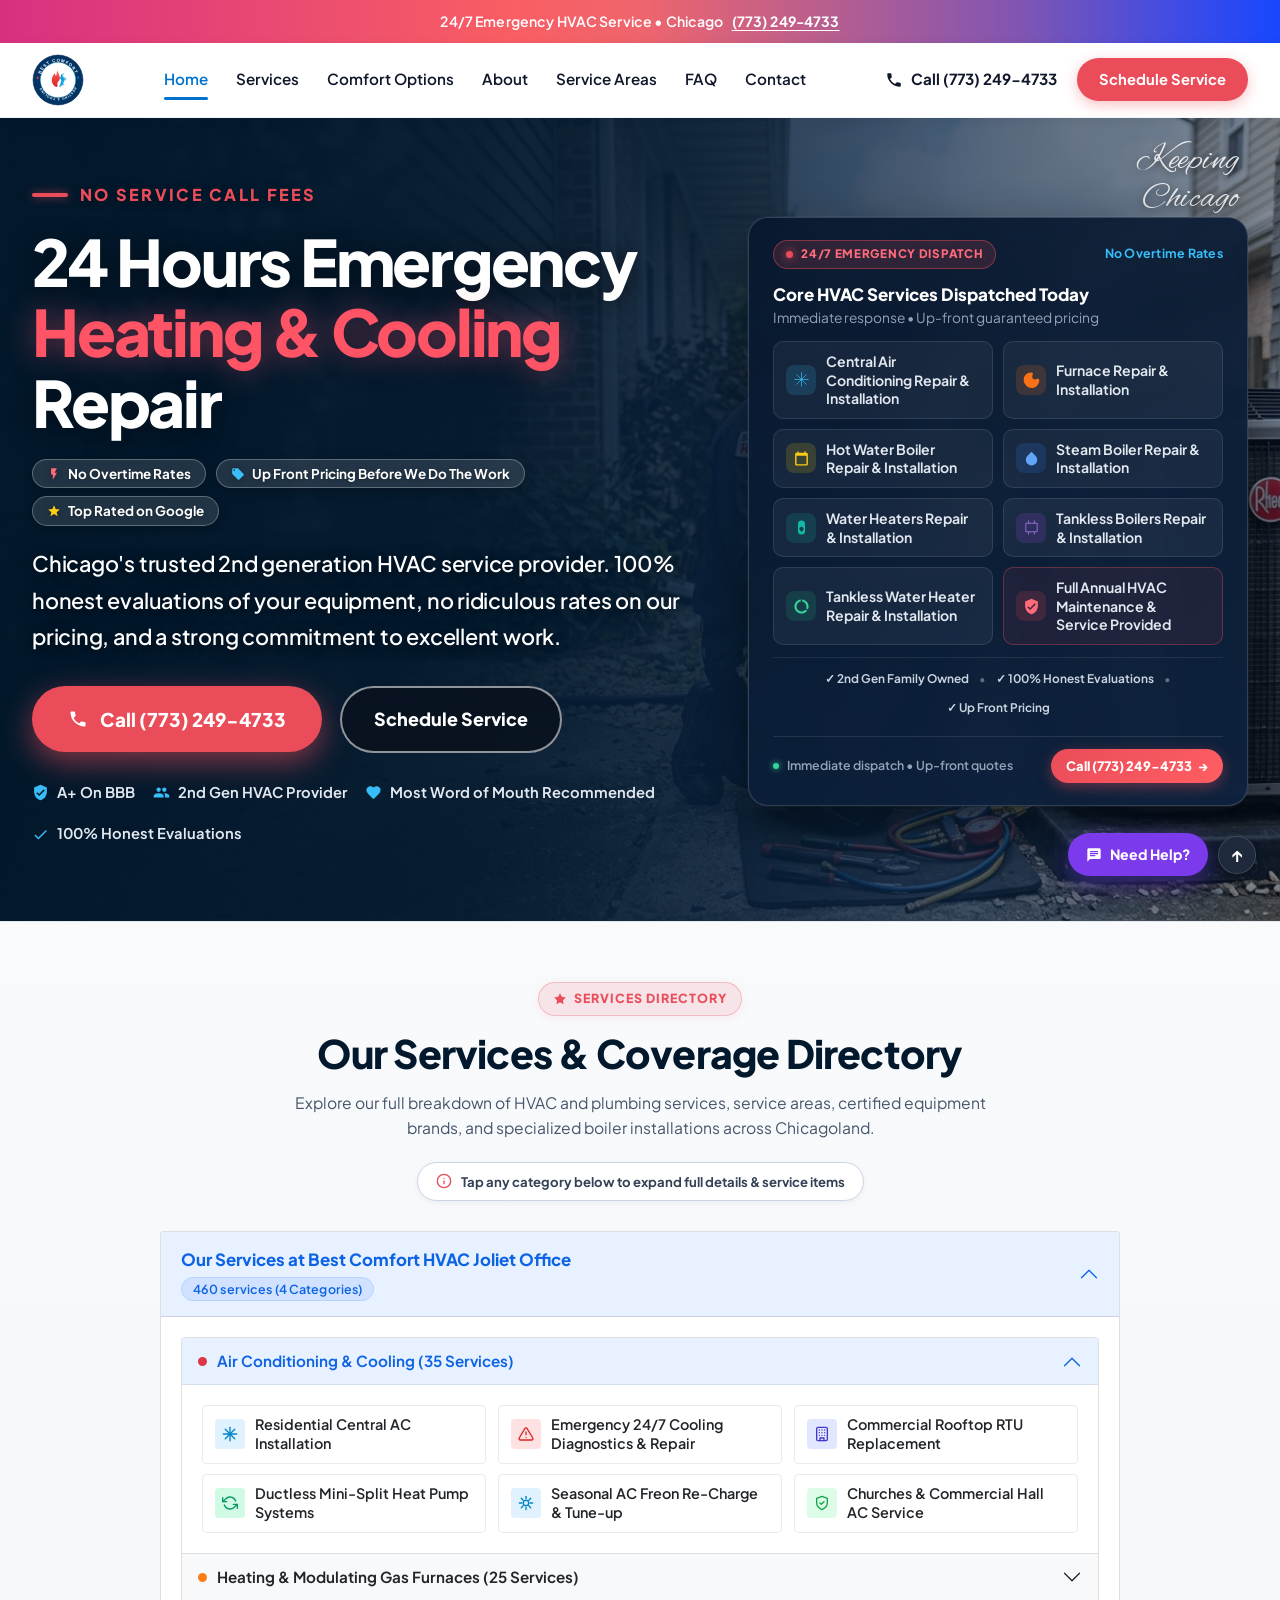
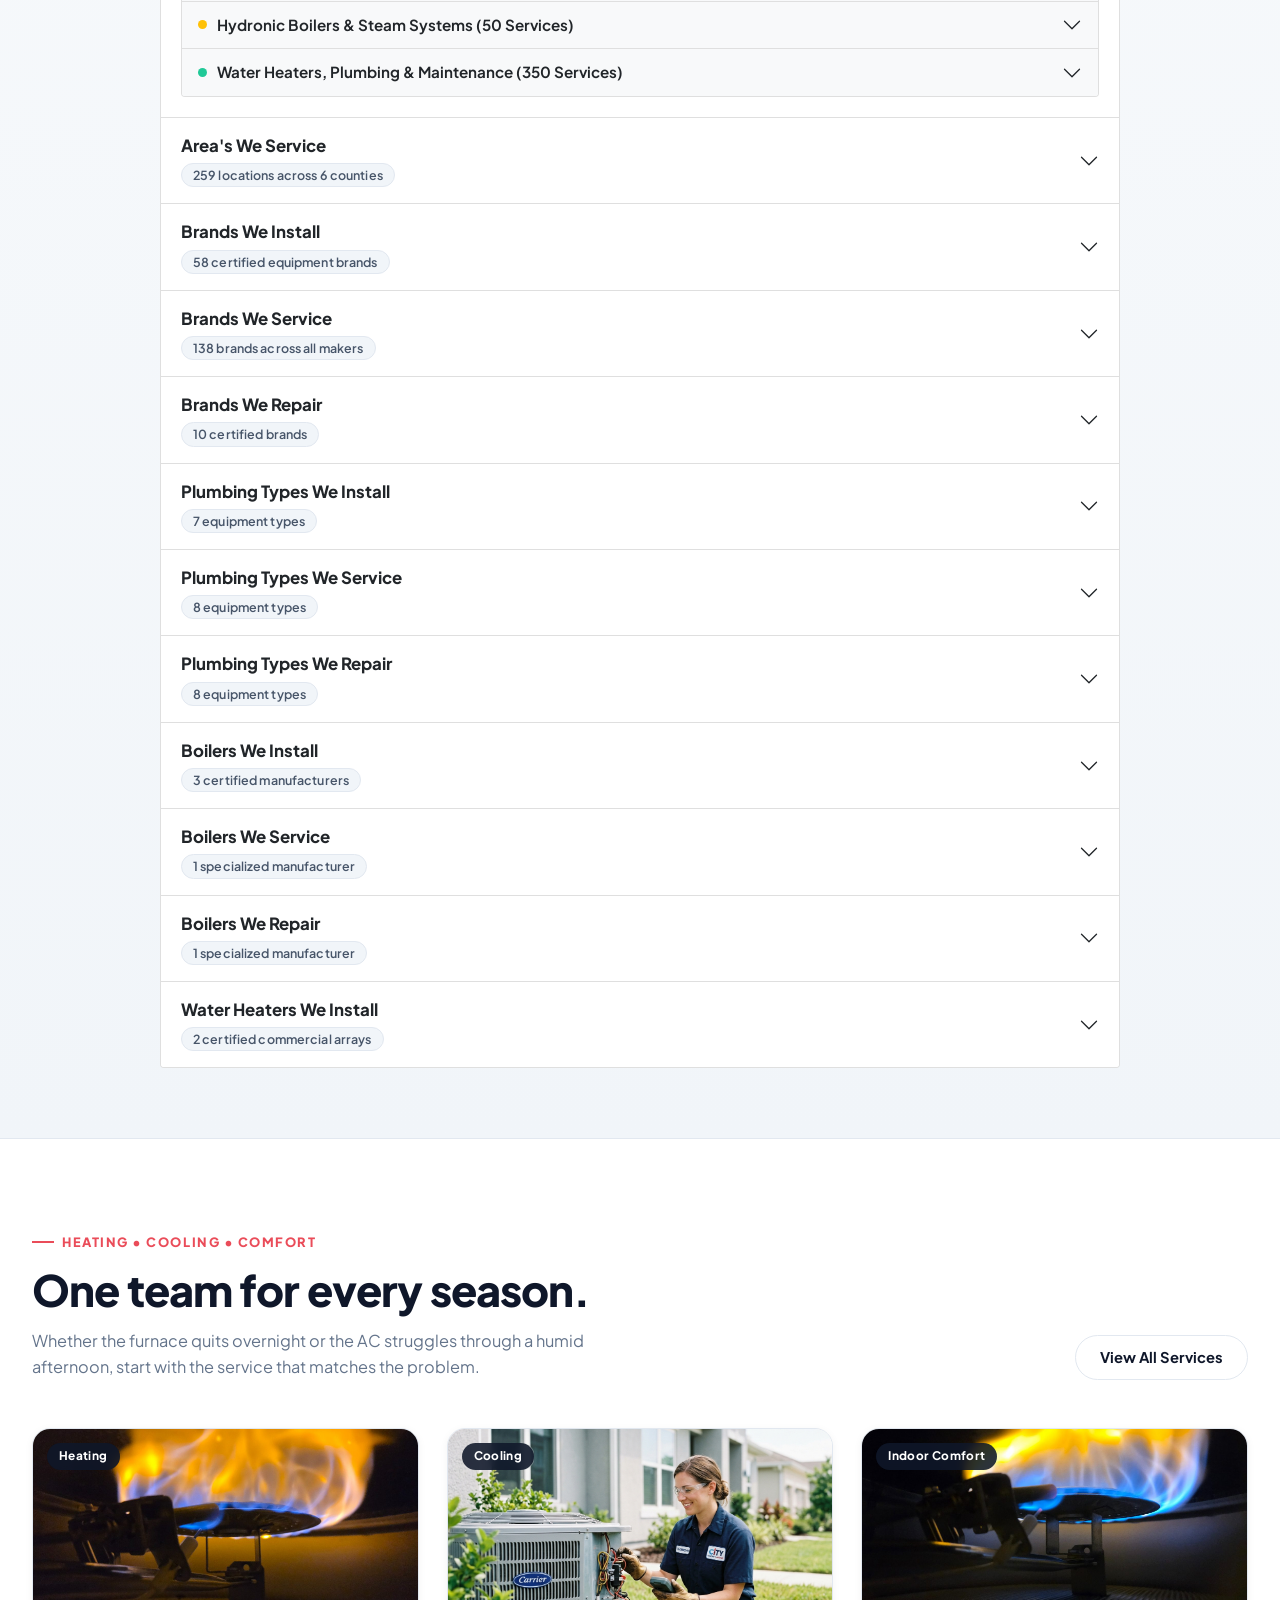
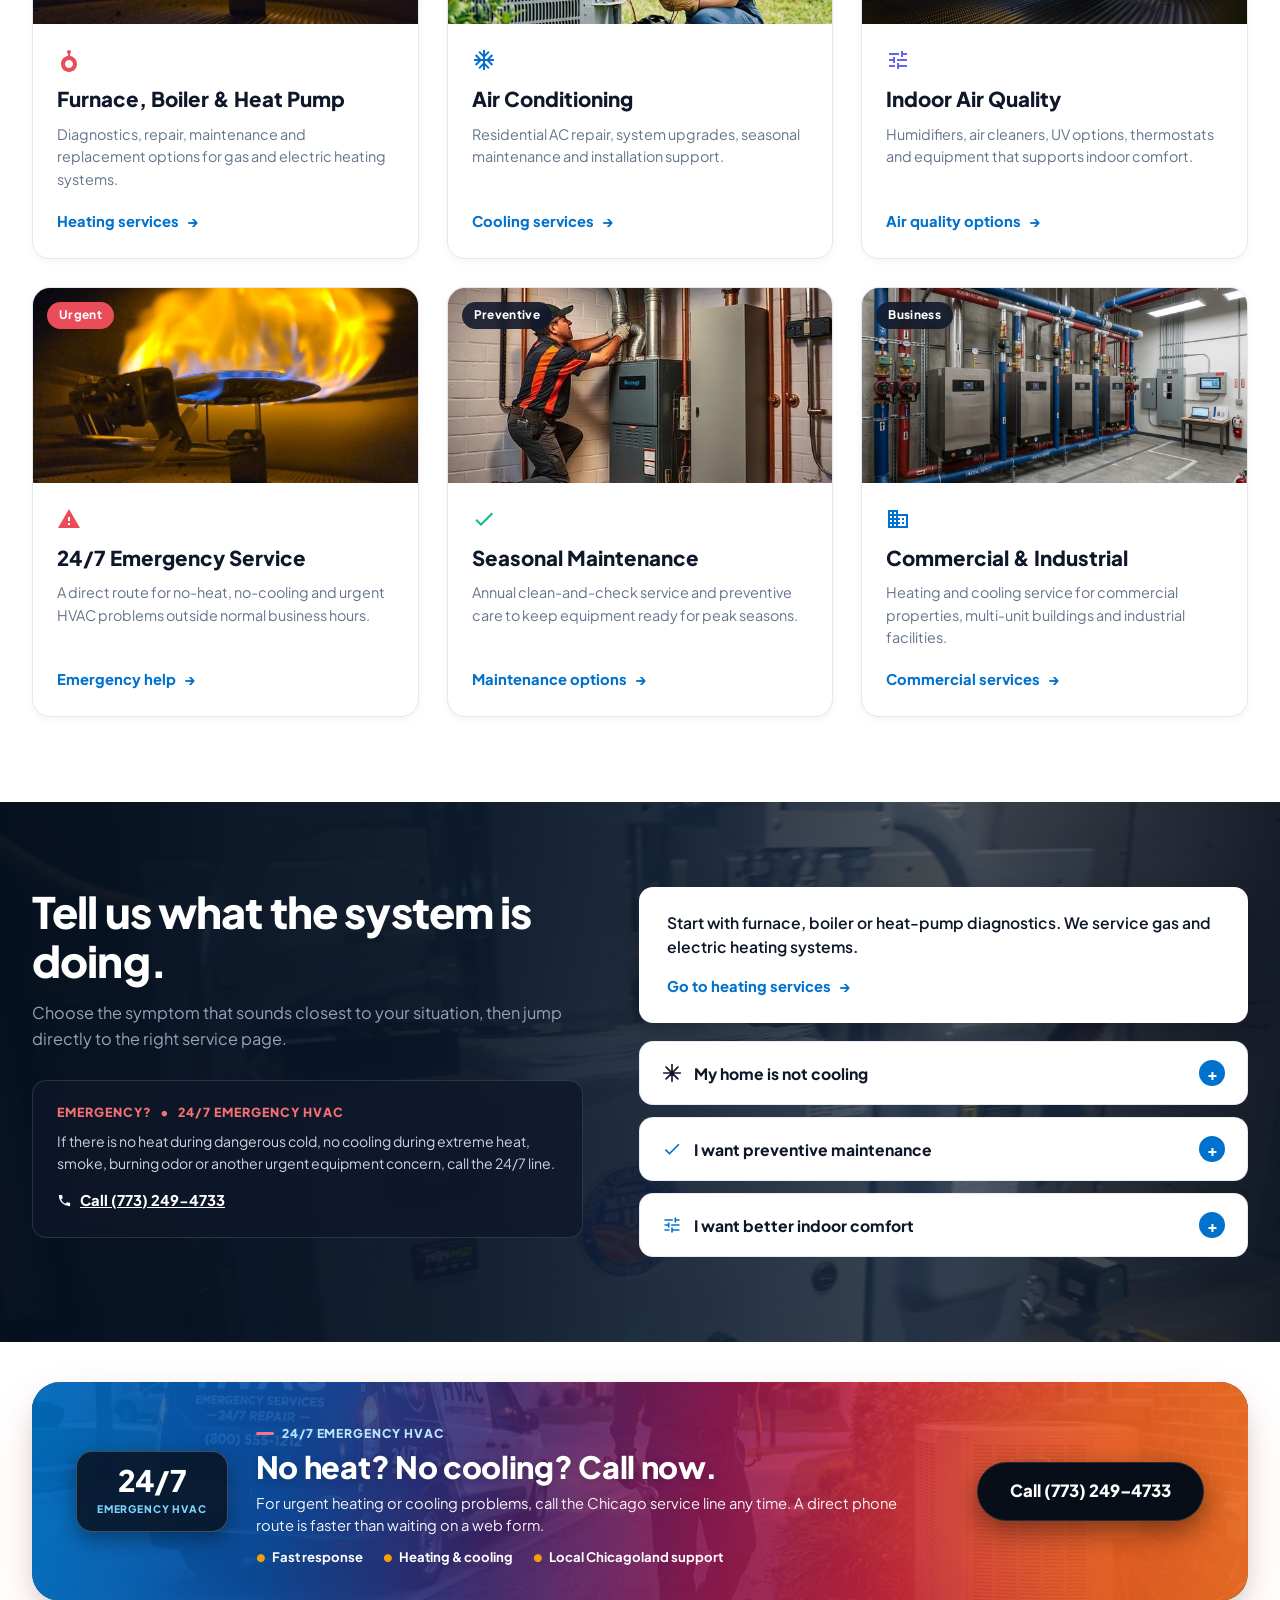
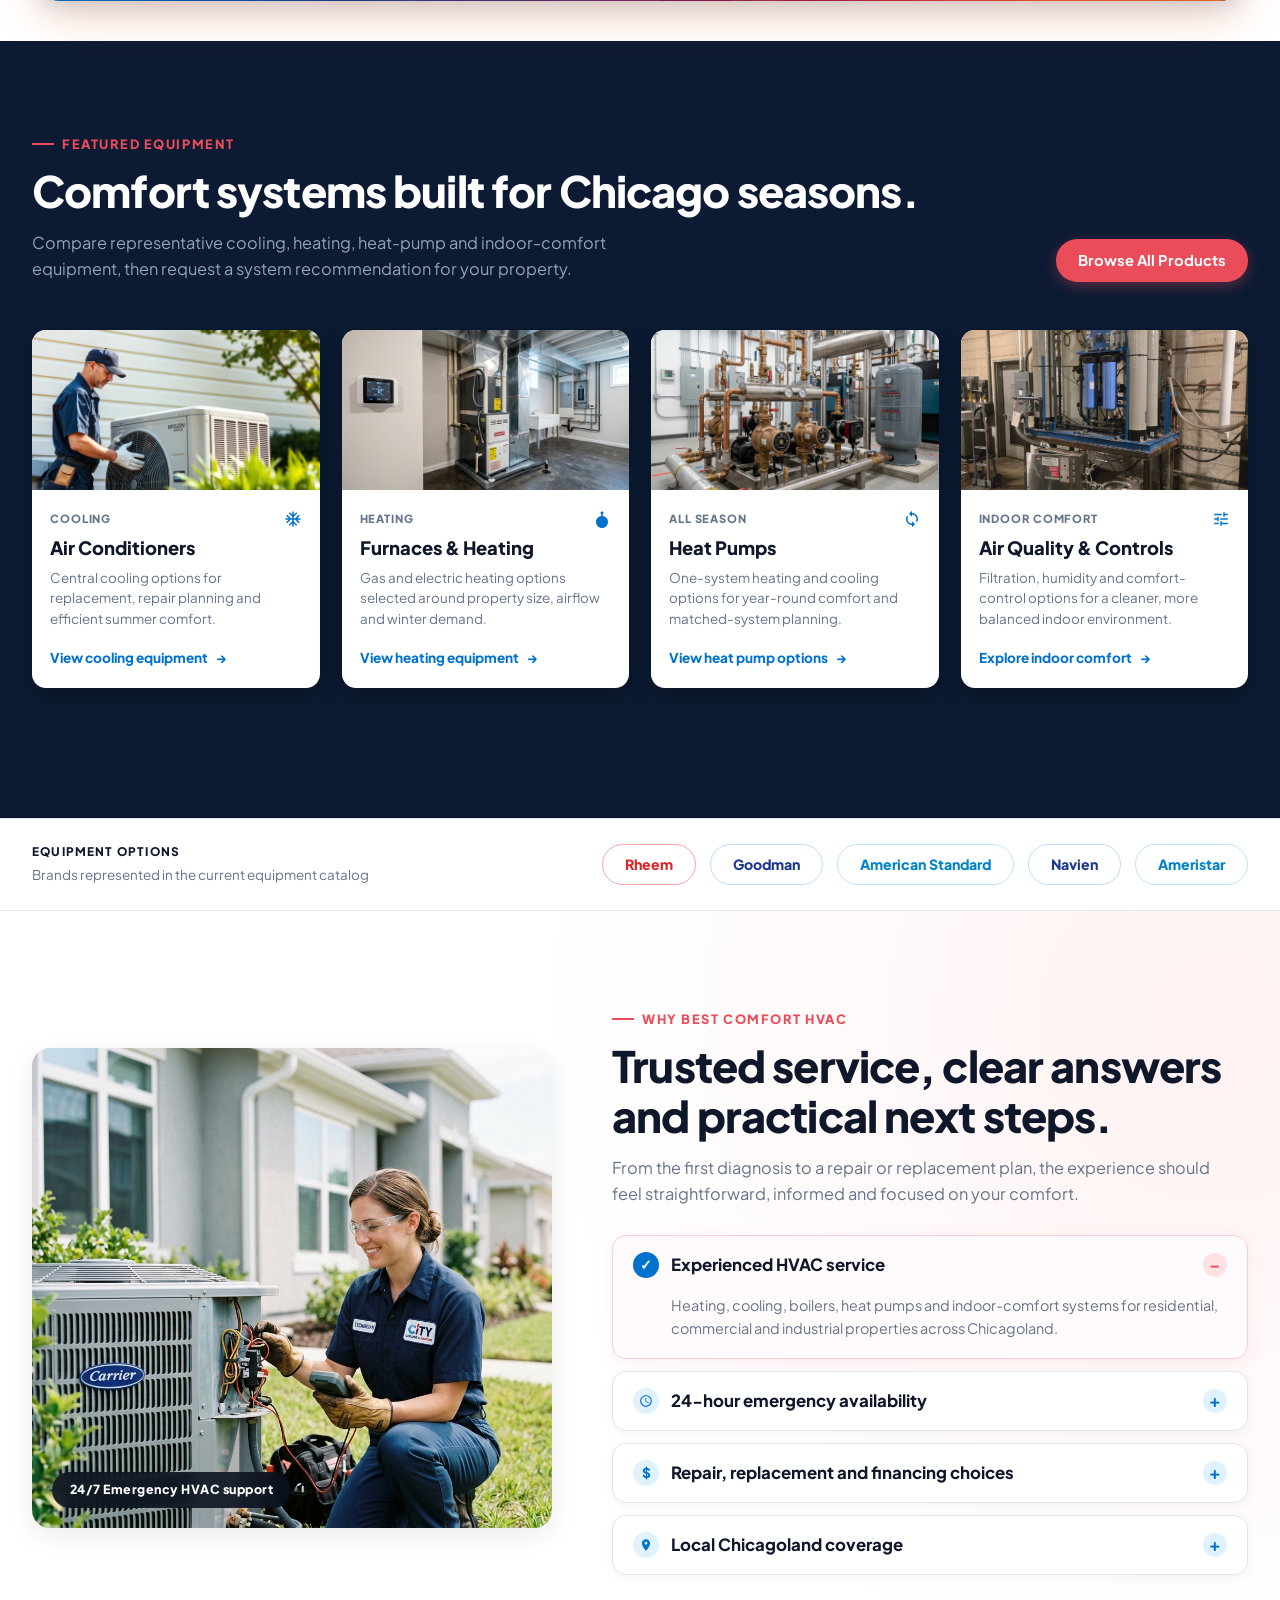
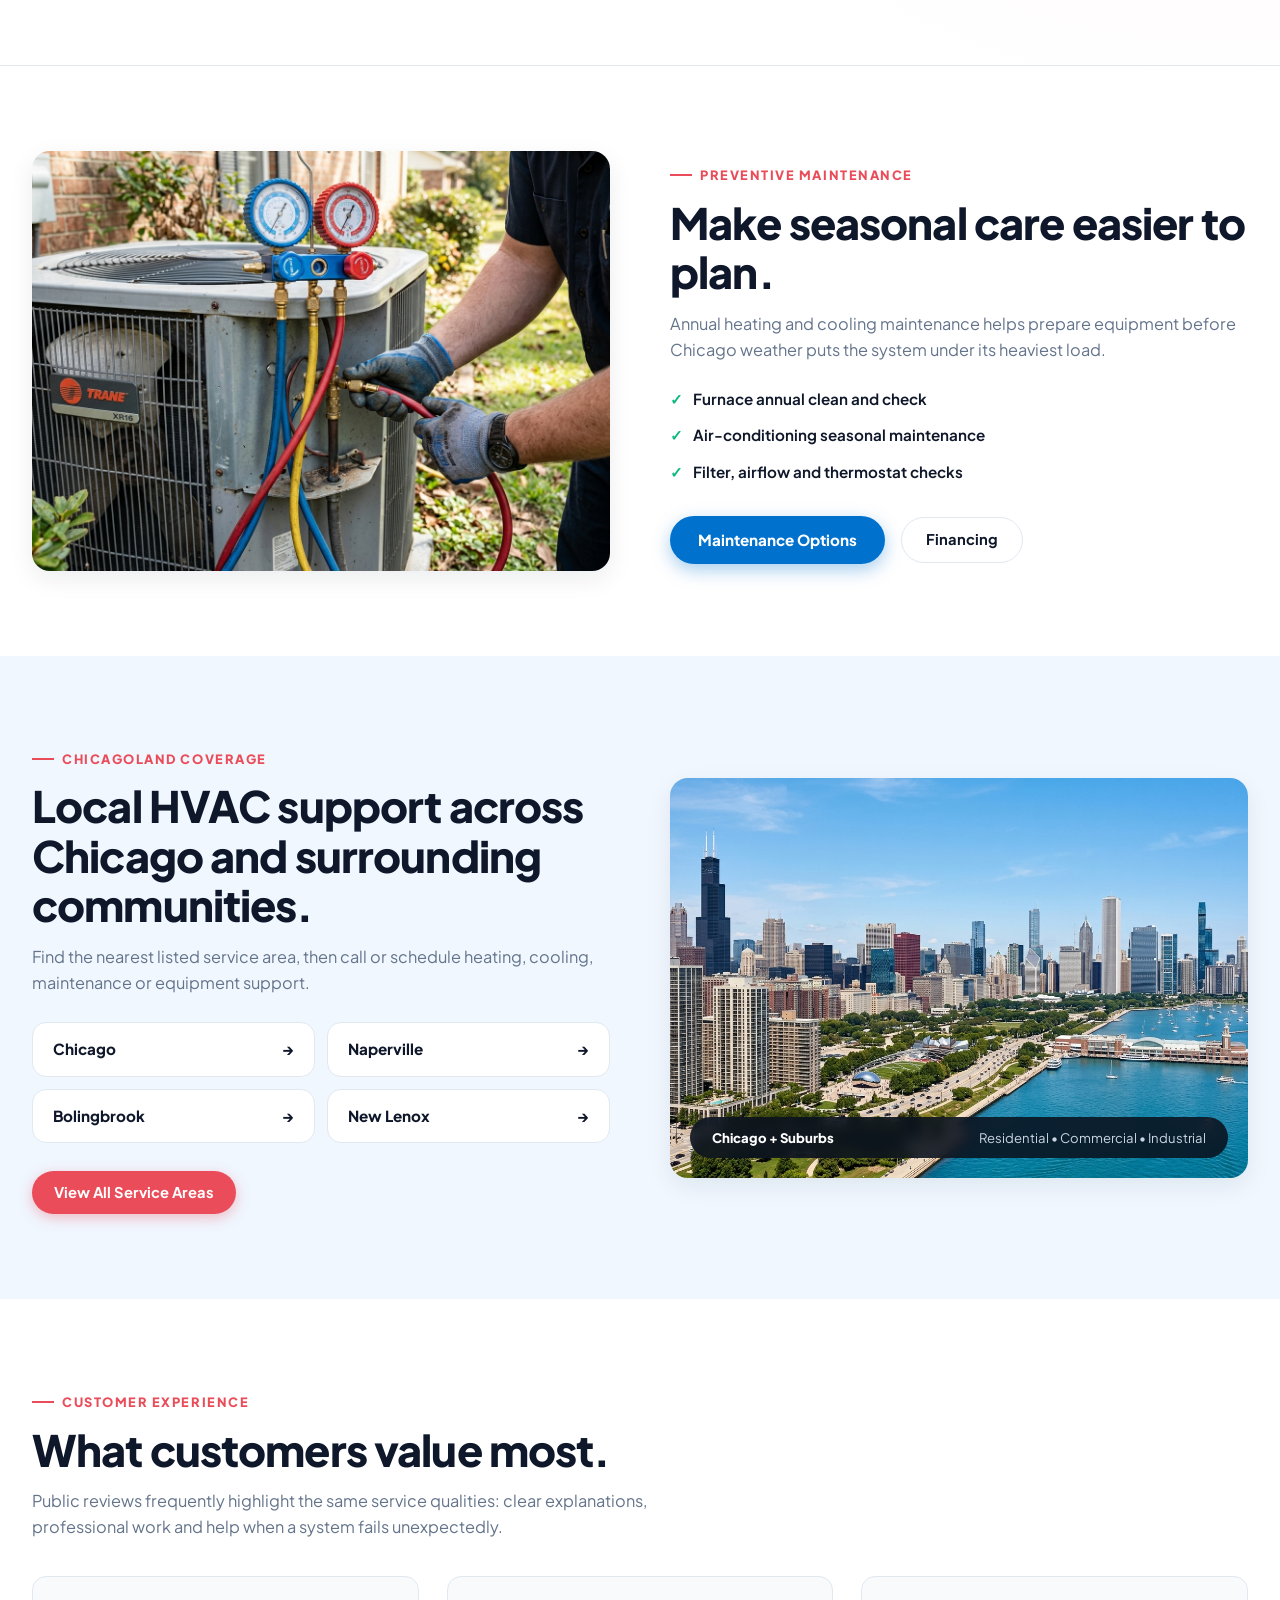
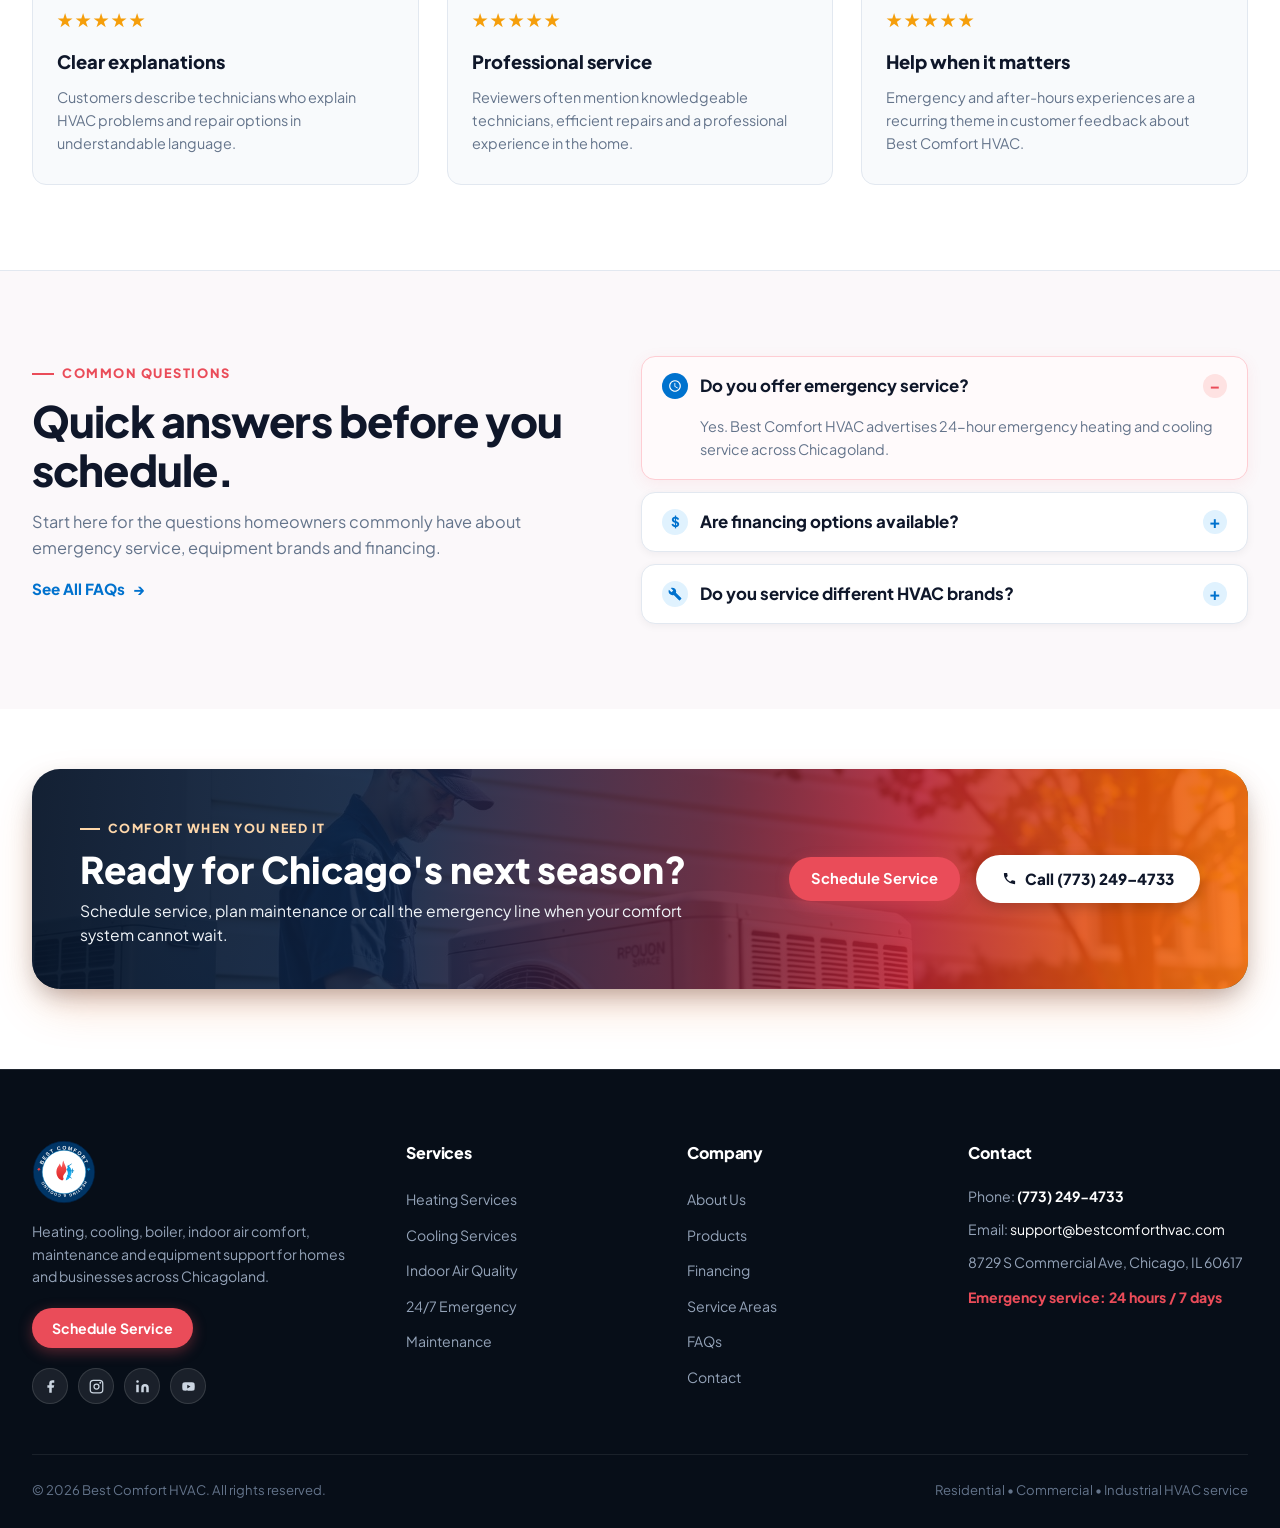
==== commit 39e48255: "feat: add bump_cache script, create homepage stylesheet, and update cache busters across HTML pages" ====
--- a/index.html
+++ b/index.html
@@ -12,8 +12,8 @@
   <link href="https://fonts.googleapis.com/css2?family=Plus+Jakarta+Sans:wght@400;500;600;700;800;900&family=Alex+Brush&family=Great+Vibes&display=swap" rel="stylesheet">
   
   <!-- Stylesheets (Modular Best Comfort Architecture) -->
-  <link rel="stylesheet" href="css/style.css?v=10.15">
-  <link rel="stylesheet" href="css/homepage.css?v=10.15">
+  <link rel="stylesheet" href="css/style.css?v=10.17">
+  <link rel="stylesheet" href="css/homepage.css?v=10.17">
   <link rel="shortcut icon" href="images/best-comfort-logo.svg" type="image/svg+xml">
 </head>
 <body>
@@ -1727,6 +1727,6 @@
   </div>
 
   <!-- Scripts -->
-  <script src="js/homepage-exact.js?v=10.15"></script>
+  <script src="js/homepage-exact.js?v=10.17"></script>
 </body>
 </html>
--- a/css/homepage.css
+++ b/css/homepage.css
@@ -343,39 +343,40 @@
 .bc-hero-highlight-pills {
   display: flex;
   flex-wrap: wrap;
-  gap: 14px;
-  margin-bottom: 24px;
+  gap: 8px 10px;
+  margin-bottom: 20px;
 }
 
 .bc-hero-pill {
   display: inline-flex;
   align-items: center;
-  gap: 10px;
-  background: linear-gradient(135deg, rgba(255, 255, 255, 0.22) 0%, rgba(255, 255, 255, 0.11) 100%);
-  border: 2px solid rgba(255, 255, 255, 0.40);
-  backdrop-filter: blur(12px);
-  padding: 10px 22px;
+  gap: 7px;
+  background: rgba(255, 255, 255, 0.12);
+  border: 1px solid rgba(255, 255, 255, 0.28);
+  backdrop-filter: blur(8px);
+  padding: 5px 14px;
   border-radius: 999px;
-  font-size: 1.08rem;
-  font-weight: 850;
-  color: #ffffff;
-  box-shadow: 0 6px 22px rgba(0, 0, 0, 0.35), inset 0 1px 1px rgba(255, 255, 255, 0.4);
-  transition: all 0.22s ease;
-  text-shadow: 0 1px 4px rgba(0, 0, 0, 0.4);
+  font-size: 0.84rem;
+  font-weight: 700;
+  color: #ffffff;
+  box-shadow: 0 2px 10px rgba(0, 0, 0, 0.25);
+  transition: all 0.2s ease;
+  text-shadow: 0 1px 3px rgba(0, 0, 0, 0.35);
+  line-height: 1.3;
 }
 
 .bc-hero-pill:hover {
-  background: linear-gradient(135deg, rgba(255, 255, 255, 0.32) 0%, rgba(255, 255, 255, 0.18) 100%);
-  border-color: rgba(255, 255, 255, 0.65);
-  transform: translateY(-2px);
-  box-shadow: 0 10px 28px rgba(0, 0, 0, 0.45);
+  background: rgba(255, 255, 255, 0.20);
+  border-color: rgba(255, 255, 255, 0.45);
+  transform: translateY(-1px);
+  box-shadow: 0 4px 14px rgba(0, 0, 0, 0.35);
 }
 
 .bc-pill-icon {
-  width: 20px;
-  height: 20px;
+  width: 14px;
+  height: 14px;
   flex-shrink: 0;
-  filter: drop-shadow(0 2px 4px rgba(0, 0, 0, 0.4));
+  filter: drop-shadow(0 1px 3px rgba(0, 0, 0, 0.35));
 }
 
 .bc-pill-icon.text-coral { fill: #ff6b7a; }
@@ -2821,28 +2822,29 @@
     flex-direction: row;
     flex-wrap: wrap;
     align-items: center;
-    gap: 10px;
-    margin-bottom: 16px;
+    gap: 6px 8px;
+    margin-bottom: 12px;
   }
 
   .bc-hero-pill {
     width: auto !important;
     box-sizing: border-box;
     justify-content: flex-start;
-    padding: 9px 18px;
-    font-size: 1.02rem;
-    font-weight: 850;
-    gap: 9px;
+    padding: 4px 10px;
+    font-size: 0.74rem;
+    font-weight: 700;
+    gap: 6px;
     border-radius: 999px;
-    background: linear-gradient(135deg, rgba(255, 255, 255, 0.24) 0%, rgba(255, 255, 255, 0.12) 100%);
-    border: 1.5px solid rgba(255, 255, 255, 0.40);
+    background: rgba(255, 255, 255, 0.12);
+    border: 1px solid rgba(255, 255, 255, 0.25);
     color: #ffffff;
-    box-shadow: 0 4px 16px rgba(0, 0, 0, 0.3);
+    box-shadow: 0 2px 8px rgba(0, 0, 0, 0.2);
+    line-height: 1.25;
   }
 
   .bc-pill-icon {
-    width: 19px;
-    height: 19px;
+    width: 12px;
+    height: 12px;
   }
 
   .bc-hero-desc {
@@ -2905,22 +2907,22 @@
 
   .bc-mobile-services-grid {
     display: grid;
-    grid-template-columns: 1fr 1fr;
-    gap: 8px;
+    grid-template-columns: 1fr;
+    gap: 7px;
   }
 
   .bc-service-chip {
     display: flex;
     align-items: center;
-    gap: 8px;
-    padding: 9px 12px;
-    background: rgba(255, 255, 255, 0.07);
-    border: 1px solid rgba(255, 255, 255, 0.14);
+    gap: 10px;
+    padding: 10px 14px;
+    background: rgba(255, 255, 255, 0.08);
+    border: 1px solid rgba(255, 255, 255, 0.16);
     border-radius: 9px;
     color: #ffffff;
-    font-size: 0.90rem;
+    font-size: 0.92rem;
     font-weight: 650;
-    line-height: 1.25;
+    line-height: 1.3;
     text-decoration: none;
     backdrop-filter: blur(4px);
     transition: all 0.2s ease;
@@ -3194,9 +3196,14 @@
     text-shadow: 0 2px 10px rgba(0, 0, 0, 0.65);
   }
   .bc-hero-pill {
-    font-size: 0.98rem;
-    font-weight: 850;
-    padding: 8px 16px;
+    font-size: 0.72rem;
+    font-weight: 700;
+    padding: 3.5px 9px;
+    gap: 5px;
+  }
+  .bc-pill-icon {
+    width: 11px;
+    height: 11px;
   }
   .bc-service-chip {
     font-size: 0.90rem;
@@ -3204,6 +3211,7 @@
     gap: 7px;
   }
   .bc-mobile-services-grid {
+    grid-template-columns: 1fr;
     gap: 6px;
   }
   .bc-header-phone span {
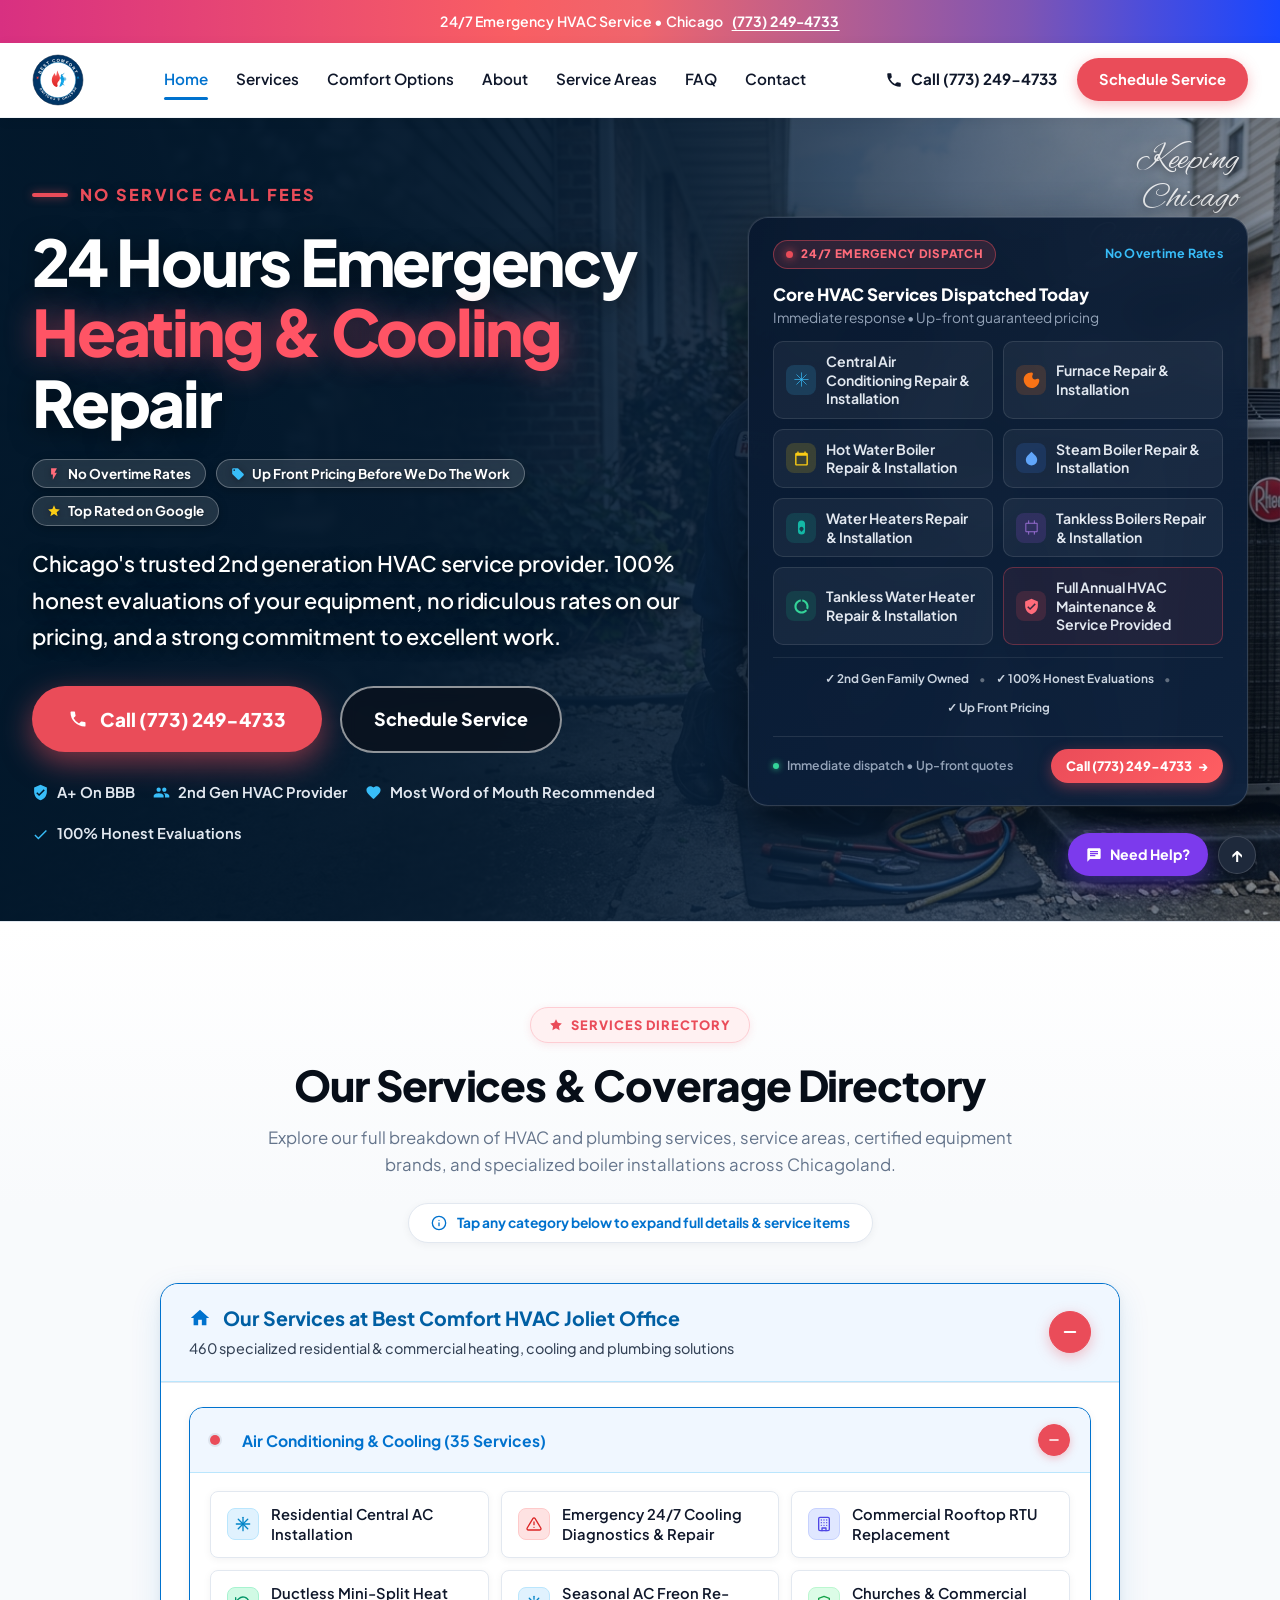
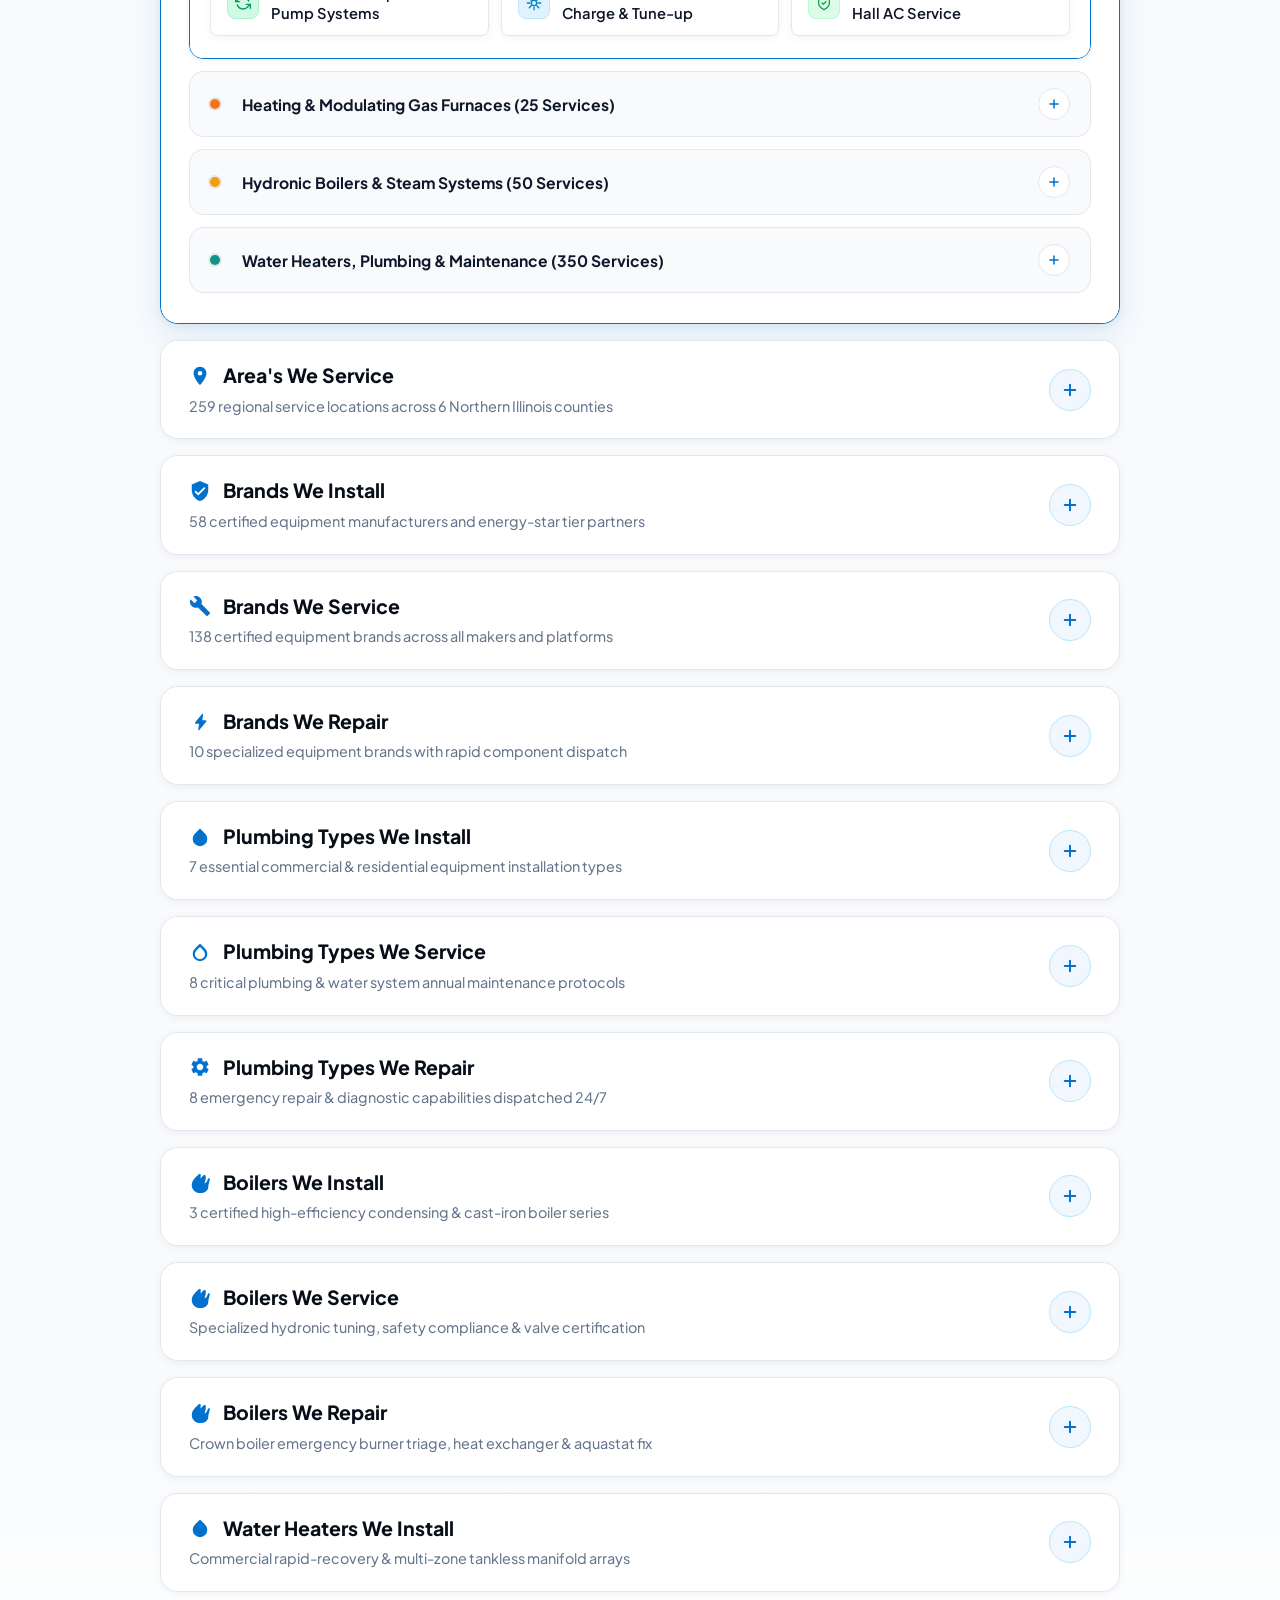
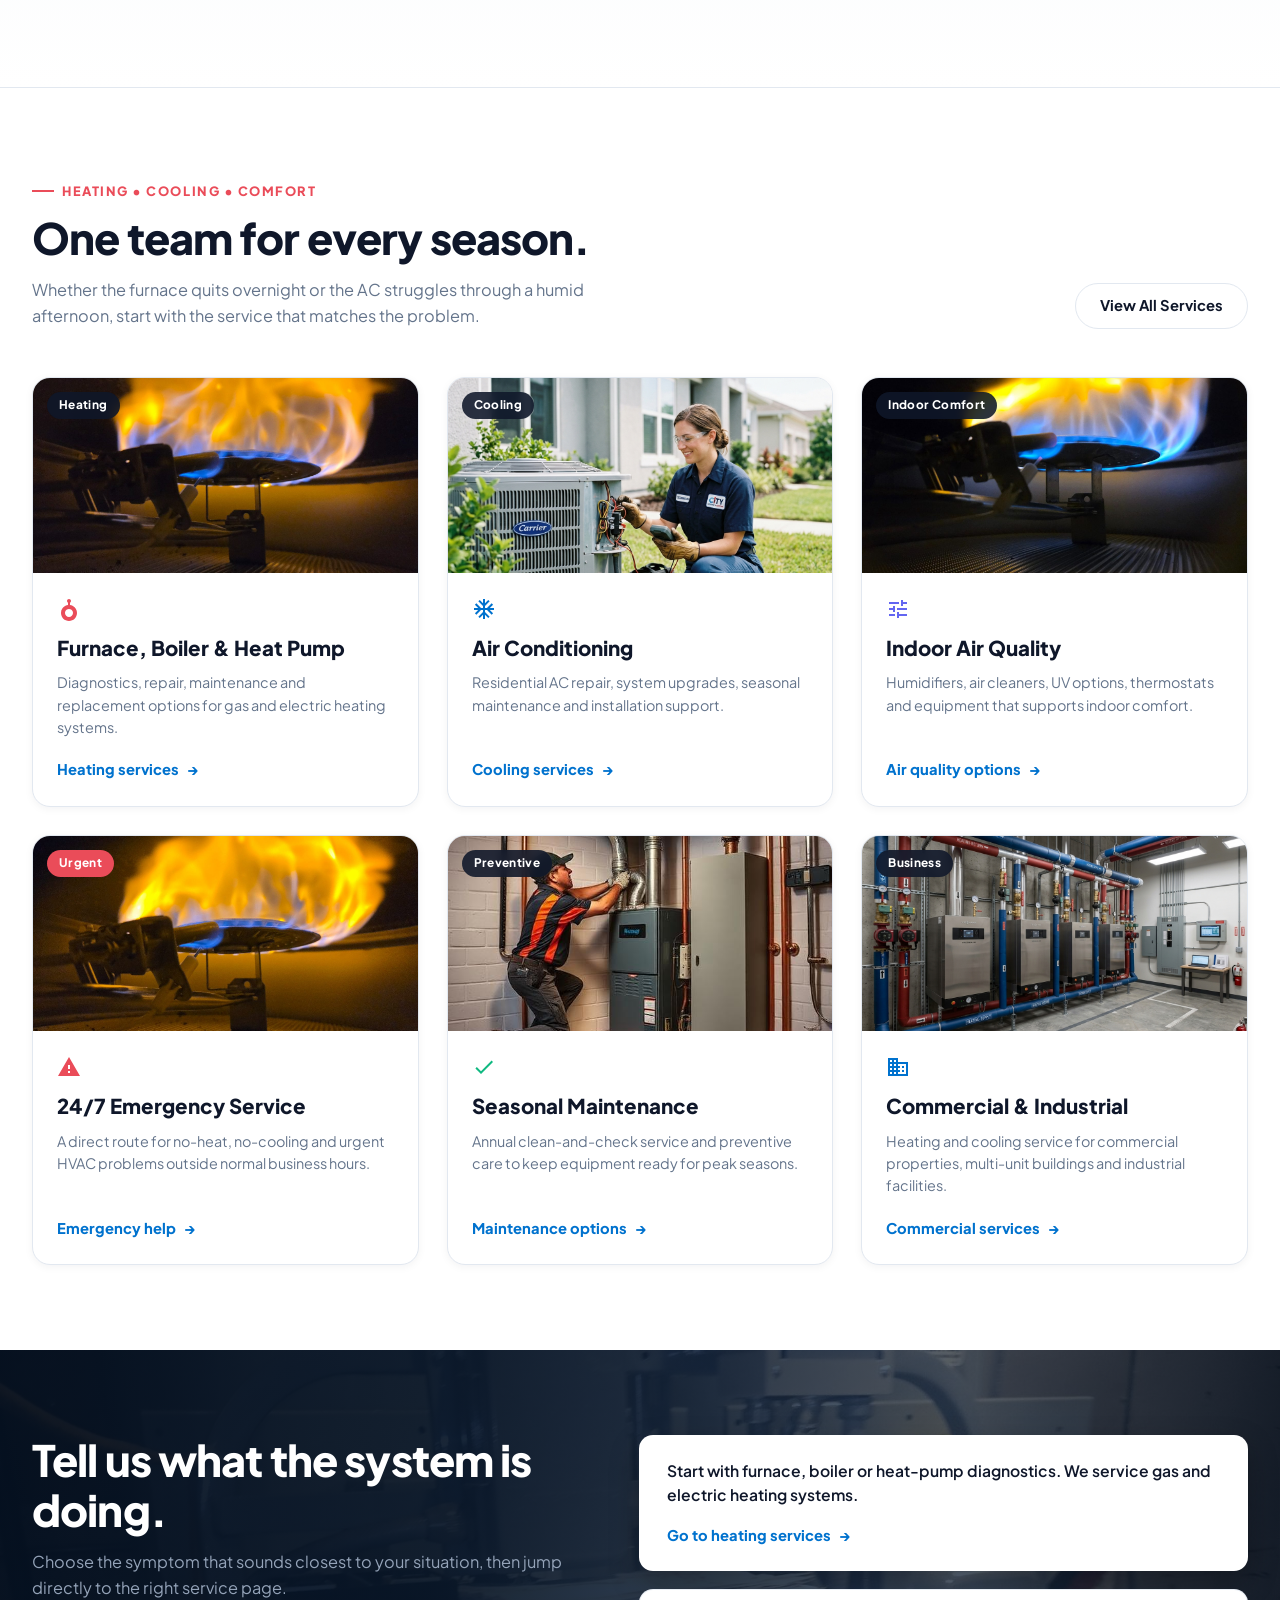
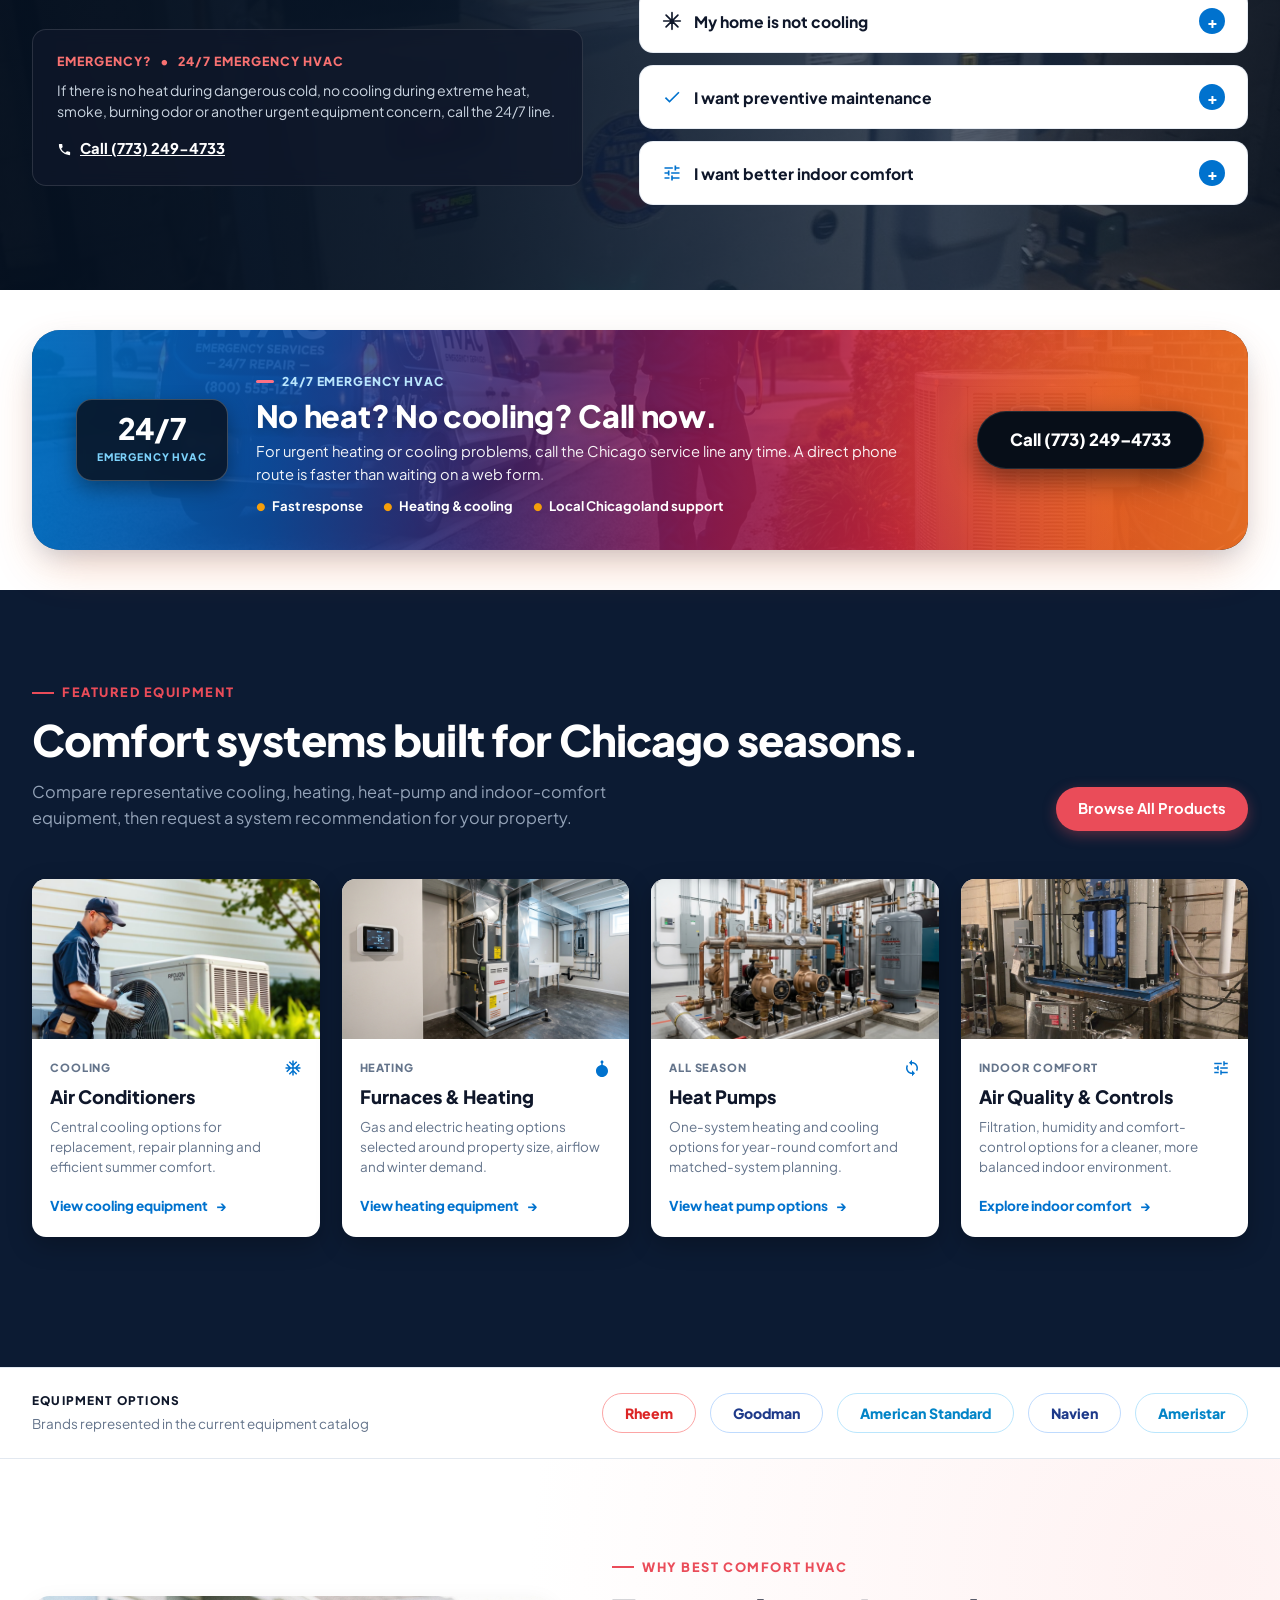
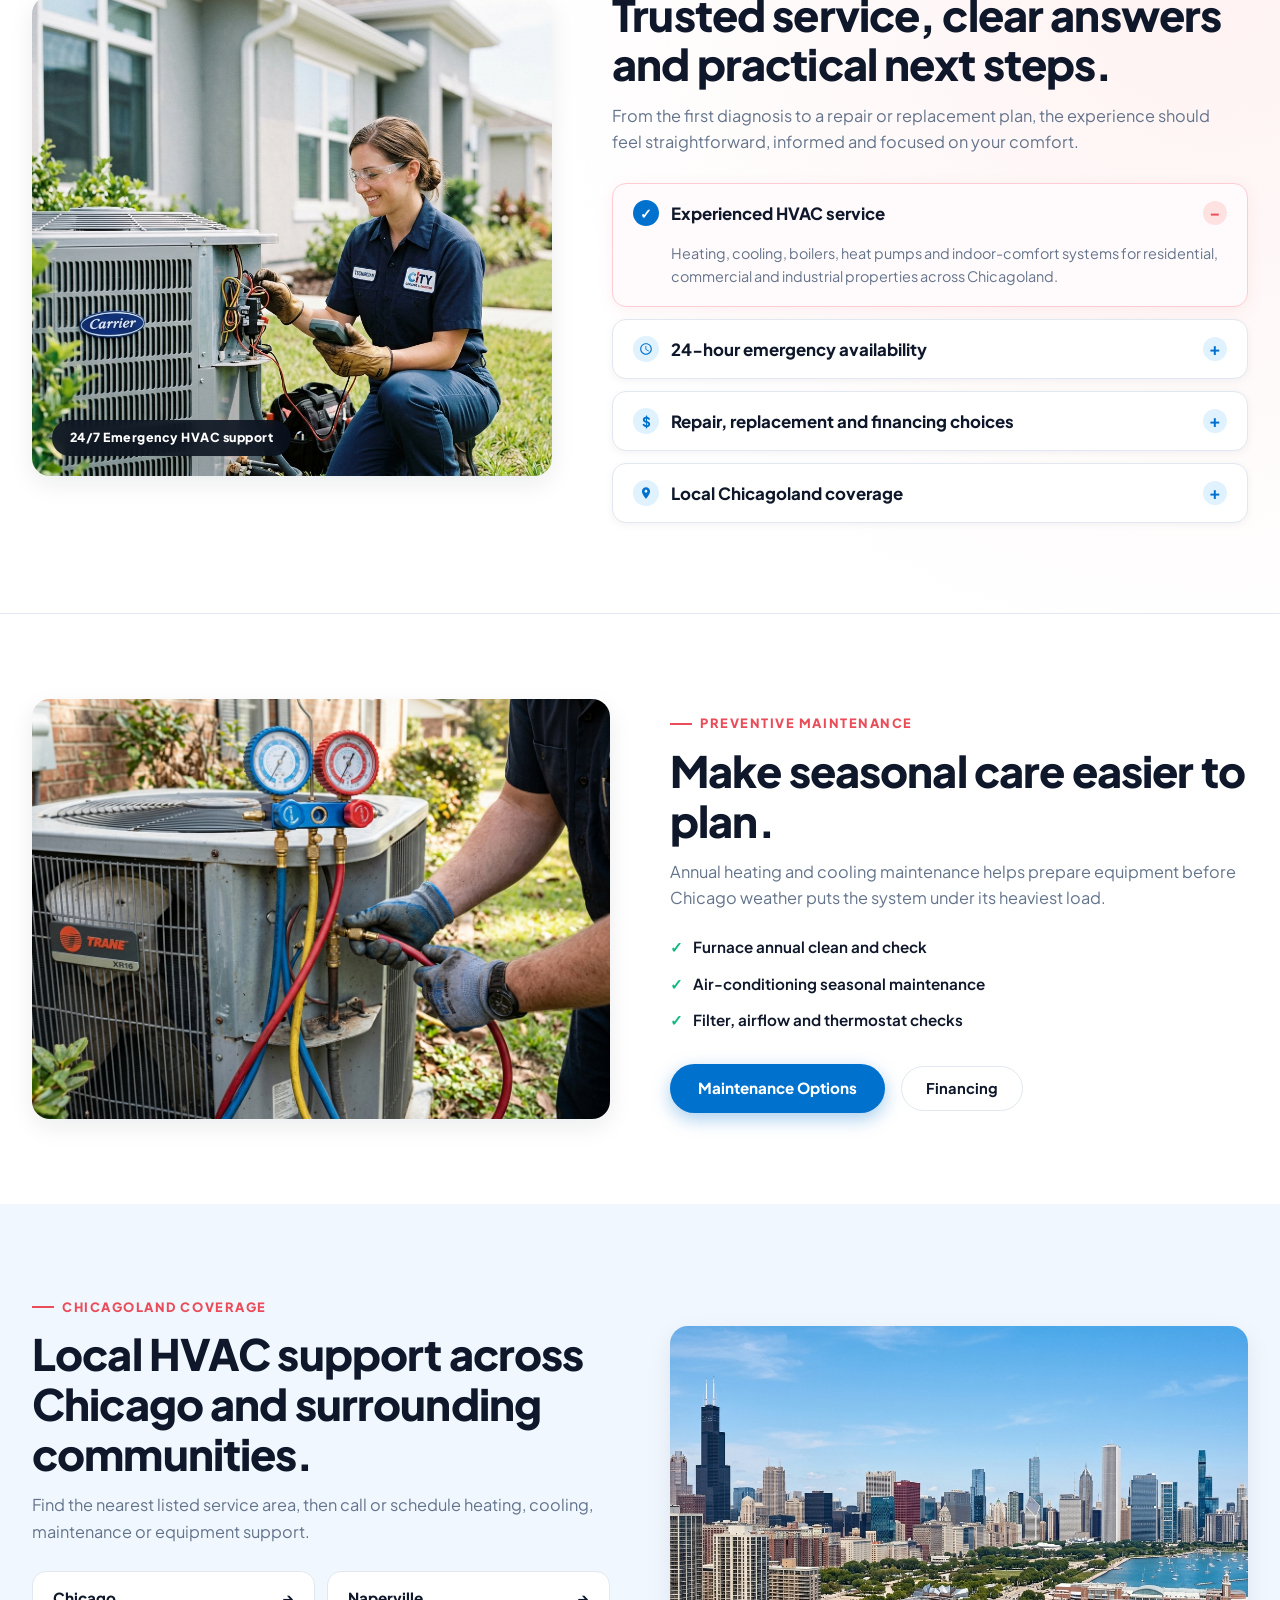
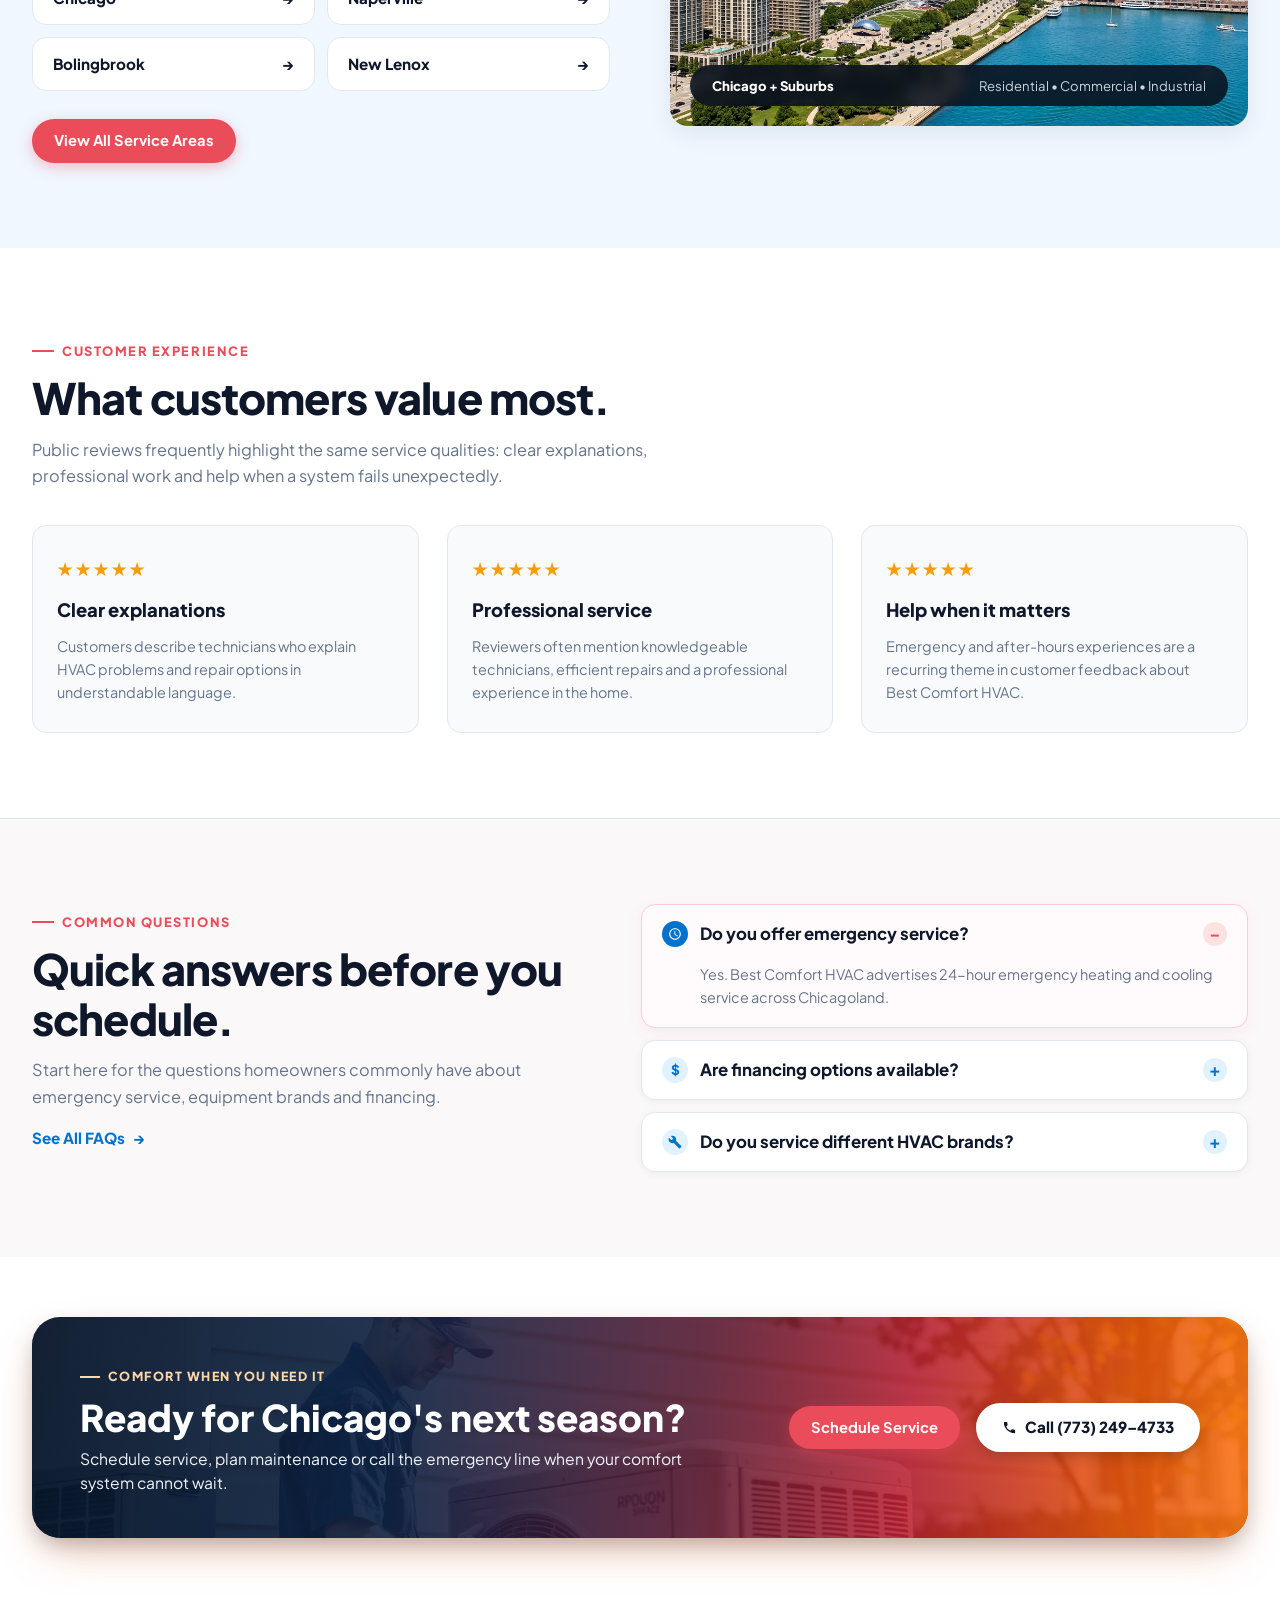
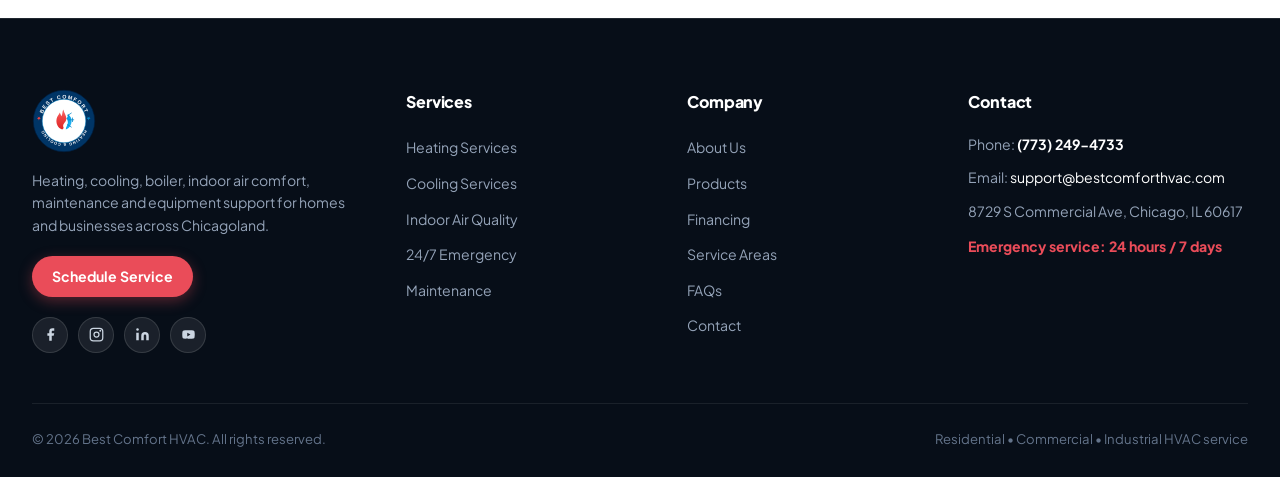
==== commit c1cb97c7: "feat: add homepage styles and structure with responsive layout and components" ====
--- a/index.html
+++ b/index.html
@@ -12,8 +12,8 @@
   <link href="https://fonts.googleapis.com/css2?family=Plus+Jakarta+Sans:wght@400;500;600;700;800;900&family=Alex+Brush&family=Great+Vibes&display=swap" rel="stylesheet">
   
   <!-- Stylesheets (Modular Best Comfort Architecture) -->
-  <link rel="stylesheet" href="css/style.css?v=10.17">
-  <link rel="stylesheet" href="css/homepage.css?v=10.17">
+  <link rel="stylesheet" href="css/style.css?v=10.20">
+  <link rel="stylesheet" href="css/homepage.css?v=10.22">
   <link rel="shortcut icon" href="images/best-comfort-logo.svg" type="image/svg+xml">
 </head>
 <body>
@@ -335,8 +335,11 @@
           <h2 class="accordion-header" id="headingAccItemServices">
             <button class="accordion-button" type="button" data-bs-toggle="collapse" data-bs-target="#collapseAccItemServices" aria-expanded="true" aria-controls="collapseAccItemServices">
               <span class="bs-acc-title-wrap">
-                <span class="bs-acc-title">Our Services at Best Comfort HVAC Joliet Office</span>
-                <span class="bs-acc-badge">460 services (4 Categories)</span>
+                <span class="bs-acc-title">
+                  <svg viewBox="0 0 24 24" fill="currentColor"><path d="M10 20v-6h4v6h5v-8h3L12 3 2 12h3v8z"/></svg>
+                  <span>Our Services at Best Comfort HVAC Joliet Office</span>
+                </span>
+                <span class="bs-acc-badge">460 specialized residential &amp; commercial heating, cooling and plumbing solutions</span>
               </span>
             </button>
           </h2>
@@ -441,8 +444,11 @@
           <h2 class="accordion-header" id="headingAccItemAreas">
             <button class="accordion-button collapsed" type="button" data-bs-toggle="collapse" data-bs-target="#collapseAccItemAreas" aria-expanded="false" aria-controls="collapseAccItemAreas">
               <span class="bs-acc-title-wrap">
-                <span class="bs-acc-title">Area's We Service</span>
-                <span class="bs-acc-badge">259 locations across 6 counties</span>
+                <span class="bs-acc-title">
+                  <svg viewBox="0 0 24 24" fill="currentColor"><path d="M12 2C8.13 2 5 5.13 5 9c0 5.25 7 13 7 13s7-7.75 7-13c0-3.87-3.13-7-7-7zm0 9.5a2.5 2.5 0 0 1 0-5 2.5 2.5 0 0 1 0 5z"/></svg>
+                  <span>Area's We Service</span>
+                </span>
+                <span class="bs-acc-badge">259 regional service locations across 6 Northern Illinois counties</span>
               </span>
             </button>
           </h2>
@@ -627,8 +633,11 @@
           <h2 class="accordion-header" id="headingAccItemBrandsInstall">
             <button class="accordion-button collapsed" type="button" data-bs-toggle="collapse" data-bs-target="#collapseAccItemBrandsInstall" aria-expanded="false" aria-controls="collapseAccItemBrandsInstall">
               <span class="bs-acc-title-wrap">
-                <span class="bs-acc-title">Brands We Install</span>
-                <span class="bs-acc-badge">58 certified equipment brands</span>
+                <span class="bs-acc-title">
+                  <svg viewBox="0 0 24 24" fill="currentColor"><path d="M12 1L3 5v6c0 5.55 3.84 10.74 9 12 5.16-1.26 9-6.45 9-12V5l-9-4zm-2 16l-4-4 1.41-1.41L10 14.17l6.59-6.59L18 9l-8 8z"/></svg>
+                  <span>Brands We Install</span>
+                </span>
+                <span class="bs-acc-badge">58 certified equipment manufacturers and energy-star tier partners</span>
               </span>
             </button>
           </h2>
@@ -687,8 +696,11 @@
           <h2 class="accordion-header" id="headingAccItemBrandsService">
             <button class="accordion-button collapsed" type="button" data-bs-toggle="collapse" data-bs-target="#collapseAccItemBrandsService" aria-expanded="false" aria-controls="collapseAccItemBrandsService">
               <span class="bs-acc-title-wrap">
-                <span class="bs-acc-title">Brands We Service</span>
-                <span class="bs-acc-badge">138 brands across all makers</span>
+                <span class="bs-acc-title">
+                  <svg viewBox="0 0 24 24" fill="currentColor"><path d="M22.7 19l-9.1-9.1c.9-2.3.4-5-1.5-6.9-2-2-5-2.4-7.4-1.3L9 6 6 9 1.6 4.7C.5 7.1.9 10.1 2.9 12.1c1.9 1.9 4.6 2.4 6.9 1.5l9.1 9.1c.4.4 1 .4 1.4 0l2.3-2.3c.5-.4.5-1.1.1-1.4z"/></svg>
+                  <span>Brands We Service</span>
+                </span>
+                <span class="bs-acc-badge">138 certified equipment brands across all makers and platforms</span>
               </span>
             </button>
           </h2>
@@ -712,8 +724,11 @@
           <h2 class="accordion-header" id="headingAccItemBrandsRepair">
             <button class="accordion-button collapsed" type="button" data-bs-toggle="collapse" data-bs-target="#collapseAccItemBrandsRepair" aria-expanded="false" aria-controls="collapseAccItemBrandsRepair">
               <span class="bs-acc-title-wrap">
-                <span class="bs-acc-title">Brands We Repair</span>
-                <span class="bs-acc-badge">10 certified brands</span>
+                <span class="bs-acc-title">
+                  <svg viewBox="0 0 24 24" fill="currentColor"><path d="M11 21h-1l1-7H7.5c-.88 0-1.33-1.06-.71-1.69L14.5 3h1l-1 7h3.5c.88 0 1.33 1.06.71 1.69L11 21z"/></svg>
+                  <span>Brands We Repair</span>
+                </span>
+                <span class="bs-acc-badge">10 specialized equipment brands with rapid component dispatch</span>
               </span>
             </button>
           </h2>
@@ -738,8 +753,11 @@
           <h2 class="accordion-header" id="headingAccItemPlumbingInstall">
             <button class="accordion-button collapsed" type="button" data-bs-toggle="collapse" data-bs-target="#collapseAccItemPlumbingInstall" aria-expanded="false" aria-controls="collapseAccItemPlumbingInstall">
               <span class="bs-acc-title-wrap">
-                <span class="bs-acc-title">Plumbing Types We Install</span>
-                <span class="bs-acc-badge">7 equipment types</span>
+                <span class="bs-acc-title">
+                  <svg viewBox="0 0 24 24" fill="currentColor"><path d="M12 2.69l5.66 5.66a8 8 0 1 1-11.31 0z"/></svg>
+                  <span>Plumbing Types We Install</span>
+                </span>
+                <span class="bs-acc-badge">7 essential commercial &amp; residential equipment installation types</span>
               </span>
             </button>
           </h2>
@@ -764,8 +782,11 @@
           <h2 class="accordion-header" id="headingAccItemPlumbingService">
             <button class="accordion-button collapsed" type="button" data-bs-toggle="collapse" data-bs-target="#collapseAccItemPlumbingService" aria-expanded="false" aria-controls="collapseAccItemPlumbingService">
               <span class="bs-acc-title-wrap">
-                <span class="bs-acc-title">Plumbing Types We Service</span>
-                <span class="bs-acc-badge">8 equipment types</span>
+                <span class="bs-acc-title">
+                  <svg viewBox="0 0 24 24" fill="currentColor"><path d="M12 2.69l5.66 5.66a8 8 0 1 1-11.31 0L12 2.69zm0 3.83L8.05 10.46a5.5 5.5 0 1 0 7.78 0L12 6.52z"/></svg>
+                  <span>Plumbing Types We Service</span>
+                </span>
+                <span class="bs-acc-badge">8 critical plumbing &amp; water system annual maintenance protocols</span>
               </span>
             </button>
           </h2>
@@ -791,8 +812,11 @@
           <h2 class="accordion-header" id="headingAccItemPlumbingRepair">
             <button class="accordion-button collapsed" type="button" data-bs-toggle="collapse" data-bs-target="#collapseAccItemPlumbingRepair" aria-expanded="false" aria-controls="collapseAccItemPlumbingRepair">
               <span class="bs-acc-title-wrap">
-                <span class="bs-acc-title">Plumbing Types We Repair</span>
-                <span class="bs-acc-badge">8 equipment types</span>
+                <span class="bs-acc-title">
+                  <svg viewBox="0 0 24 24" fill="currentColor"><path d="M19.14 12.94c.04-.3.06-.61.06-.94 0-.32-.02-.64-.07-.94l2.03-1.58c.18-.14.23-.41.12-.61l-1.92-3.32c-.12-.22-.37-.29-.59-.22l-2.39.96c-.5-.38-1.03-.7-1.62-.94l-.36-2.54c-.04-.24-.24-.41-.48-.41h-3.84c-.24 0-.43.17-.47.41l-.36 2.54c-.59.24-1.13.57-1.62.94l-2.39-.96c-.22-.08-.47 0-.59.22L2.74 8.87c-.12.21-.08.47.12.61l2.03 1.58c-.05.3-.09.63-.09.94s.02.64.07.94l-2.03 1.58c-.18.14-.23.41-.12.61l1.92 3.32c.12.22.37.29.59.22l2.39-.96c.5.38 1.03.7 1.62.94l.36 2.54c.05.24.24.41.48.41h3.84c.24 0 .44-.17.47-.41l.36-2.54c.59-.24 1.13-.56 1.62-.94l2.39.96c.22.08.47 0 .59-.22l1.92-3.32c.12-.22.07-.47-.12-.61l-2.01-1.58zM12 15.6c-1.98 0-3.6-1.62-3.6-3.6s1.62-3.6 3.6-3.6 3.6 1.62 3.6 3.6-1.62 3.6-3.6 3.6z"/></svg>
+                  <span>Plumbing Types We Repair</span>
+                </span>
+                <span class="bs-acc-badge">8 emergency repair &amp; diagnostic capabilities dispatched 24/7</span>
               </span>
             </button>
           </h2>
@@ -817,8 +841,11 @@
           <h2 class="accordion-header" id="headingAccItemBoilersInstall">
             <button class="accordion-button collapsed" type="button" data-bs-toggle="collapse" data-bs-target="#collapseAccItemBoilersInstall" aria-expanded="false" aria-controls="collapseAccItemBoilersInstall">
               <span class="bs-acc-title-wrap">
-                <span class="bs-acc-title">Boilers We Install</span>
-                <span class="bs-acc-badge">3 certified manufacturers</span>
+                <span class="bs-acc-title">
+                  <svg viewBox="0 0 24 24" fill="currentColor"><path d="M12 23c-4.97 0-9-3.95-9-8.83 0-3.83 2.5-6.68 4.74-8.89.84-.83 1.71-1.6 2.47-2.48.51-.59 1.25-.8 1.87-.5.61.29.92.95.77 1.62-.23 1.05-.28 2.08-.13 3.09.91-.97 1.88-1.99 2.8-3.08.45-.53 1.15-.75 1.79-.53.64.22 1.05.81 1.05 1.49 0 3.73-1.07 6.45-1.57 7.74 2.22-1.37 3.32-3.1 3.55-4.57.09-.59.51-1.07 1.08-1.22.58-.16 1.18.06 1.54.55C22.28 9.28 21 15.65 21 16.5c0 3.59-4.03 6.5-9 6.5z"/></svg>
+                  <span>Boilers We Install</span>
+                </span>
+                <span class="bs-acc-badge">3 certified high-efficiency condensing &amp; cast-iron boiler series</span>
               </span>
             </button>
           </h2>
@@ -839,8 +866,11 @@
           <h2 class="accordion-header" id="headingAccItemBoilersService">
             <button class="accordion-button collapsed" type="button" data-bs-toggle="collapse" data-bs-target="#collapseAccItemBoilersService" aria-expanded="false" aria-controls="collapseAccItemBoilersService">
               <span class="bs-acc-title-wrap">
-                <span class="bs-acc-title">Boilers We Service</span>
-                <span class="bs-acc-badge">1 specialized manufacturer</span>
+                <span class="bs-acc-title">
+                  <svg viewBox="0 0 24 24" fill="currentColor"><path d="M12 23c-4.97 0-9-3.95-9-8.83 0-3.83 2.5-6.68 4.74-8.89.84-.83 1.71-1.6 2.47-2.48.51-.59 1.25-.8 1.87-.5.61.29.92.95.77 1.62-.23 1.05-.28 2.08-.13 3.09.91-.97 1.88-1.99 2.8-3.08.45-.53 1.15-.75 1.79-.53.64.22 1.05.81 1.05 1.49 0 3.73-1.07 6.45-1.57 7.74 2.22-1.37 3.32-3.1 3.55-4.57.09-.59.51-1.07 1.08-1.22.58-.16 1.18.06 1.54.55C22.28 9.28 21 15.65 21 16.5c0 3.59-4.03 6.5-9 6.5z"/></svg>
+                  <span>Boilers We Service</span>
+                </span>
+                <span class="bs-acc-badge">Specialized hydronic tuning, safety compliance &amp; valve certification</span>
               </span>
             </button>
           </h2>
@@ -861,8 +891,11 @@
           <h2 class="accordion-header" id="headingAccItemBoilersRepair">
             <button class="accordion-button collapsed" type="button" data-bs-toggle="collapse" data-bs-target="#collapseAccItemBoilersRepair" aria-expanded="false" aria-controls="collapseAccItemBoilersRepair">
               <span class="bs-acc-title-wrap">
-                <span class="bs-acc-title">Boilers We Repair</span>
-                <span class="bs-acc-badge">1 specialized manufacturer</span>
+                <span class="bs-acc-title">
+                  <svg viewBox="0 0 24 24" fill="currentColor"><path d="M12 23c-4.97 0-9-3.95-9-8.83 0-3.83 2.5-6.68 4.74-8.89.84-.83 1.71-1.6 2.47-2.48.51-.59 1.25-.8 1.87-.5.61.29.92.95.77 1.62-.23 1.05-.28 2.08-.13 3.09.91-.97 1.88-1.99 2.8-3.08.45-.53 1.15-.75 1.79-.53.64.22 1.05.81 1.05 1.49 0 3.73-1.07 6.45-1.57 7.74 2.22-1.37 3.32-3.1 3.55-4.57.09-.59.51-1.07 1.08-1.22.58-.16 1.18.06 1.54.55C22.28 9.28 21 15.65 21 16.5c0 3.59-4.03 6.5-9 6.5z"/></svg>
+                  <span>Boilers We Repair</span>
+                </span>
+                <span class="bs-acc-badge">Crown boiler emergency burner triage, heat exchanger &amp; aquastat fix</span>
               </span>
             </button>
           </h2>
@@ -883,8 +916,11 @@
           <h2 class="accordion-header" id="headingAccItemHeatersInstall">
             <button class="accordion-button collapsed" type="button" data-bs-toggle="collapse" data-bs-target="#collapseAccItemHeatersInstall" aria-expanded="false" aria-controls="collapseAccItemHeatersInstall">
               <span class="bs-acc-title-wrap">
-                <span class="bs-acc-title">Water Heaters We Install</span>
-                <span class="bs-acc-badge">2 certified commercial arrays</span>
+                <span class="bs-acc-title">
+                  <svg viewBox="0 0 24 24" fill="currentColor"><path d="M12 2.69l5.66 5.66a8 8 0 1 1-11.31 0z"/></svg>
+                  <span>Water Heaters We Install</span>
+                </span>
+                <span class="bs-acc-badge">Commercial rapid-recovery &amp; multi-zone tankless manifold arrays</span>
               </span>
             </button>
           </h2>
@@ -1727,6 +1763,6 @@
   </div>
 
   <!-- Scripts -->
-  <script src="js/homepage-exact.js?v=10.17"></script>
+  <script src="js/homepage-exact.js?v=10.18"></script>
 </body>
 </html>
--- a/css/homepage.css
+++ b/css/homepage.css
@@ -850,156 +850,123 @@
 }
 
 /* ──────────────────────────────────────────────────────────────────────────
-   4. SERVICES & COVERAGE DIRECTORY (Parent-Child Accordion Menus)
+   4. SERVICES & COVERAGE DIRECTORY (Light Theme with Project Variables)
+   Clean, crisp, modern card accordion adhering to Best Comfort brand system
    ────────────────────────────────────────────────────────────────────────── */
-.bc-directory-section {
-  padding: 68px 0 76px;
-  background: linear-gradient(180deg, #f8fafc 0%, #f1f5f9 100%);
-  border-top: 1px solid #e2e8f0;
-  border-bottom: 1px solid #e2e8f0;
+.bc-directory-section,
+#services-directory {
+  padding: 85px 0 95px;
+  background-color: var(--bc-bg-light);
+  background-image: 
+    linear-gradient(180deg, #ffffff 0%, var(--bc-bg-light) 12%, var(--bc-bg-light) 88%, #ffffff 100%),
+    radial-gradient(circle at 10% 20%, rgba(0, 114, 206, 0.04) 0%, transparent 40%),
+    radial-gradient(circle at 90% 80%, rgba(234, 76, 89, 0.04) 0%, transparent 40%);
+  border-top: 1px solid var(--bc-border);
+  border-bottom: 1px solid var(--bc-border);
   position: relative;
+  color: var(--bc-text-body);
 }
 
 .bc-directory-header {
   text-align: center;
-  max-width: 720px;
-  margin: 0 auto 30px;
+  max-width: 780px;
+  margin: 0 auto 40px;
 }
 
 .bc-directory-badge {
   display: inline-flex;
   align-items: center;
-  gap: 7px;
-  padding: 6px 14px;
-  background: rgba(234, 76, 89, 0.12);
-  color: #ea4c59;
-  border: 1px solid rgba(234, 76, 89, 0.28);
+  gap: 8px;
+  padding: 7px 18px;
+  background-color: var(--bc-coral-soft);
+  color: var(--bc-coral);
+  border: 1px solid var(--bc-coral-border);
   border-radius: var(--bc-radius-pill);
-  font-size: 0.78rem;
+  font-size: 0.80rem;
   font-weight: 800;
   letter-spacing: 0.08em;
   text-transform: uppercase;
-  margin-bottom: 14px;
-  box-shadow: 0 2px 8px rgba(234, 76, 89, 0.10);
+  margin-bottom: 16px;
+  box-shadow: 0 2px 8px rgba(234, 76, 89, 0.12);
 }
 
 .bc-directory-title {
-  font-size: clamp(1.75rem, 3.6vw, 2.45rem);
+  font-size: clamp(1.9rem, 3.8vw, 2.65rem);
   font-weight: 850;
-  color: var(--bc-navy);
+  color: var(--bc-navy-dark);
   line-height: 1.22;
-  letter-spacing: -0.02em;
-  margin: 0 0 12px;
+  letter-spacing: -0.025em;
+  margin: 0 0 14px;
 }
 
 .bc-directory-desc {
-  font-size: 0.98rem;
-  color: #475569;
+  font-size: 1.05rem;
+  color: var(--bc-text-muted);
   line-height: 1.6;
-  margin: 0 0 18px;
+  margin: 0 0 20px;
 }
 
 .bc-directory-hint-bar {
   display: inline-flex;
   align-items: center;
   justify-content: center;
-  gap: 9px;
-  padding: 8px 18px;
-  background: #ffffff;
-  border: 1px solid #cbd5e1;
+  gap: 10px;
+  padding: 8px 22px;
+  background: var(--bc-white);
+  border: 1px solid var(--bc-border);
   border-radius: var(--bc-radius-pill);
-  font-size: 0.82rem;
+  font-size: 0.86rem;
   font-weight: 700;
-  color: #334155;
-  box-shadow: 0 2px 6px rgba(15, 23, 42, 0.05);
+  color: var(--bc-blue);
+  box-shadow: var(--bc-shadow-sm);
   margin-top: 4px;
 }
 
 .bc-directory-hint-bar svg {
   width: 16px;
   height: 16px;
-  color: #ea4c59;
+  color: var(--bc-blue);
   flex-shrink: 0;
 }
 
 /* ==========================================================================
-   4. SERVICES & COVERAGE DIRECTORY (Exact Bootstrap 5.0 Accordion Component)
-   Reference: https://getbootstrap.com/docs/5.0/components/accordion/
+   SERVICES & COVERAGE DIRECTORY ACCORDION (Light Mode Card Design)
    ========================================================================== */
-
-#services-directory {
-  padding: 60px 0 70px;
-  background-color: #f8fafc;
-}
 
 #servicesDirectoryAccordion {
   max-width: 960px;
   margin: 0 auto;
+  display: flex;
+  flex-direction: column;
+  gap: 16px;
 }
 
 .accordion {
   width: 100%;
 }
 
-.accordion-item {
-  background-color: #ffffff;
-  border: 1px solid rgba(0, 0, 0, 0.125);
-  border-radius: 0 !important;
+/* Master Accordion Card (Light Clean Surface) */
+#servicesDirectoryAccordion > .accordion-item {
+  background: var(--bc-white);
+  border: 1px solid var(--bc-border) !important;
+  border-radius: var(--bc-radius-lg) !important;
   margin: 0 !important;
-  box-shadow: none !important;
-  overflow: visible;
-}
-
-.accordion-item:not(:first-of-type) {
-  border-top: 0 !important;
-}
-
-/* First item: Only top corners are rounded */
-.accordion-item:first-of-type {
-  border-top-left-radius: 0.25rem !important;
-  border-top-right-radius: 0.25rem !important;
-  border-bottom-left-radius: 0 !important;
-  border-bottom-right-radius: 0 !important;
-}
-
-.accordion-item:first-of-type > .accordion-header > .accordion-button {
-  border-top-left-radius: calc(0.25rem - 1px) !important;
-  border-top-right-radius: calc(0.25rem - 1px) !important;
-  border-bottom-left-radius: 0 !important;
-  border-bottom-right-radius: 0 !important;
-}
-
-/* Middle items: Completely square, zero border-radius */
-.accordion-item:not(:first-of-type):not(:last-of-type),
-.accordion-item:not(:first-of-type):not(:last-of-type) > .accordion-header > .accordion-button {
-  border-radius: 0 !important;
-}
-
-/* Last item: Only bottom corners are rounded */
-.accordion-item:last-of-type {
-  border-top-left-radius: 0 !important;
-  border-top-right-radius: 0 !important;
-  border-bottom-right-radius: 0.25rem !important;
-  border-bottom-left-radius: 0.25rem !important;
-}
-
-.accordion-item:last-of-type > .accordion-header > .accordion-button.collapsed {
-  border-top-left-radius: 0 !important;
-  border-top-right-radius: 0 !important;
-  border-bottom-right-radius: calc(0.25rem - 1px) !important;
-  border-bottom-left-radius: calc(0.25rem - 1px) !important;
-}
-
-.accordion-item:last-of-type > .accordion-header > .accordion-button:not(.collapsed) {
-  border-bottom-right-radius: 0 !important;
-  border-bottom-left-radius: 0 !important;
-}
-
-.accordion-item:last-of-type > .accordion-collapse {
-  border-top-left-radius: 0 !important;
-  border-top-right-radius: 0 !important;
-  border-bottom-right-radius: calc(0.25rem - 1px) !important;
-  border-bottom-left-radius: calc(0.25rem - 1px) !important;
+  overflow: hidden;
+  box-shadow: var(--bc-shadow-sm) !important;
+  transition: all 0.28s cubic-bezier(0.16, 1, 0.3, 1);
+}
+
+#servicesDirectoryAccordion > .accordion-item:hover {
+  border-color: var(--bc-blue-border) !important;
+  box-shadow: var(--bc-shadow-md) !important;
+  transform: translateY(-2px);
+}
+
+/* Active / Expanded Accordion State */
+#servicesDirectoryAccordion > .accordion-item:has(> .accordion-header > .accordion-button:not(.collapsed)),
+#servicesDirectoryAccordion > .accordion-item.active {
+  border-color: var(--bc-blue) !important;
+  box-shadow: 0 10px 32px rgba(0, 114, 206, 0.12), var(--bc-shadow-sm) !important;
 }
 
 .accordion-header {
@@ -1007,58 +974,83 @@
   padding: 0;
 }
 
-.accordion-button {
-  position: relative;
-  display: flex;
-  align-items: center;
+/* Level 1 Accordion Button */
+#servicesDirectoryAccordion > .accordion-item > .accordion-header > .accordion-button {
   width: 100%;
-  padding: 1rem 1.25rem;
-  font-size: 1.05rem;
-  color: #212529;
+  padding: 22px 28px;
+  display: flex;
+  align-items: center;
+  justify-content: space-between;
+  gap: 18px;
+  background: var(--bc-white);
+  border: none;
+  cursor: pointer;
   text-align: left;
-  background-color: #ffffff;
-  border: 0;
-  border-radius: 0;
-  overflow-anchor: none;
-  transition: color 0.15s ease-in-out, background-color 0.15s ease-in-out, border-color 0.15s ease-in-out, box-shadow 0.15s ease-in-out, border-radius 0.15s ease;
-  cursor: pointer;
-  font-family: inherit;
-  line-height: 1.5;
-}
-
-.accordion-button:hover {
-  z-index: 2;
-  background-color: #fbfcfe;
-}
-
-.accordion-button:focus {
-  z-index: 3;
-  border-color: #86b7fe;
-  outline: 0;
-  box-shadow: 0 0 0 0.25rem rgba(13, 110, 253, 0.25);
-}
-
-.accordion-button:not(.collapsed) {
-  color: #0c63e4;
-  background-color: #e7f1ff;
-  box-shadow: inset 0 -1px 0 rgba(0, 0, 0, 0.125);
-}
-
-.accordion-button::after {
+  color: var(--bc-navy-dark);
+  transition: all 0.25s ease;
+  border-radius: var(--bc-radius-lg);
+}
+
+#servicesDirectoryAccordion > .accordion-item > .accordion-header > .accordion-button:hover {
+  background: var(--bc-bg-ice);
+}
+
+#servicesDirectoryAccordion > .accordion-item > .accordion-header > .accordion-button:focus {
+  outline: none;
+  box-shadow: 0 0 0 3px rgba(0, 114, 206, 0.18);
+}
+
+#servicesDirectoryAccordion > .accordion-item > .accordion-header > .accordion-button:not(.collapsed) {
+  background: var(--bc-bg-ice);
+  border-bottom: 1px solid var(--bc-blue-border);
+  border-bottom-left-radius: 0 !important;
+  border-bottom-right-radius: 0 !important;
+  box-shadow: none;
+}
+
+/* Circular Toggle Button (+) / (−) with Geometric SVG Centering */
+#servicesDirectoryAccordion > .accordion-item > .accordion-header > .accordion-button::after {
+  width: 42px;
+  height: 42px;
+  min-width: 42px;
+  border-radius: 50%;
+  background-color: var(--bc-blue-soft);
+  background-image: url("data:image/svg+xml,%3Csvg xmlns='http://www.w3.org/2000/svg' viewBox='0 0 24 24' fill='none' stroke='%230072ce' stroke-width='2.6' stroke-linecap='round' stroke-linejoin='round'%3E%3Cline x1='12' y1='5' x2='12' y2='19'%3E%3C/line%3E%3Cline x1='5' y1='12' x2='19' y2='12'%3E%3C/line%3E%3C/svg%3E") !important;
+  background-repeat: no-repeat !important;
+  background-position: center !important;
+  background-size: 18px 18px !important;
+  border: 1px solid var(--bc-blue-border);
+  content: "" !important;
   flex-shrink: 0;
-  width: 1.25rem;
-  height: 1.25rem;
   margin-left: auto;
-  content: "";
-  background-image: url("data:image/svg+xml,%3csvg xmlns='http://www.w3.org/2000/svg' viewBox='0 0 16 16' fill='%23212529'%3e%3cpath fill-rule='evenodd' d='M1.646 4.646a.5.5 0 0 1 .708 0L8 10.293l5.646-5.647a.5.5 0 0 1 .708.708l-6 6a.5.5 0 0 1-.708 0l-6-6a.5.5 0 0 1 0-.708z'/%3e%3c/svg%3e");
-  background-repeat: no-repeat;
-  background-size: 1.25rem;
-  transition: transform 0.2s ease-in-out;
-}
-
-.accordion-button:not(.collapsed)::after {
-  background-image: url("data:image/svg+xml,%3csvg xmlns='http://www.w3.org/2000/svg' viewBox='0 0 16 16' fill='%230c63e4'%3e%3cpath fill-rule='evenodd' d='M1.646 4.646a.5.5 0 0 1 .708 0L8 10.293l5.646-5.647a.5.5 0 0 1 .708.708l-6 6a.5.5 0 0 1-.708 0l-6-6a.5.5 0 0 1 0-.708z'/%3e%3c/svg%3e");
-  transform: rotate(-180deg);
+  transition: all 0.28s cubic-bezier(0.16, 1, 0.3, 1);
+  box-shadow: none;
+  transform: none !important;
+}
+
+#servicesDirectoryAccordion > .accordion-item > .accordion-header > .accordion-button:hover::after {
+  background-color: var(--bc-blue);
+  background-image: url("data:image/svg+xml,%3Csvg xmlns='http://www.w3.org/2000/svg' viewBox='0 0 24 24' fill='none' stroke='%23ffffff' stroke-width='2.6' stroke-linecap='round' stroke-linejoin='round'%3E%3Cline x1='12' y1='5' x2='12' y2='19'%3E%3C/line%3E%3Cline x1='5' y1='12' x2='19' y2='12'%3E%3C/line%3E%3C/svg%3E") !important;
+  border-color: var(--bc-blue);
+  transform: scale(1.05) !important;
+}
+
+#servicesDirectoryAccordion > .accordion-item > .accordion-header > .accordion-button:not(.collapsed)::after {
+  background-color: var(--bc-coral) !important;
+  background-image: url("data:image/svg+xml,%3Csvg xmlns='http://www.w3.org/2000/svg' viewBox='0 0 24 24' fill='none' stroke='%23ffffff' stroke-width='2.6' stroke-linecap='round' stroke-linejoin='round'%3E%3Cline x1='5' y1='12' x2='19' y2='12'%3E%3C/line%3E%3C/svg%3E") !important;
+  background-repeat: no-repeat !important;
+  background-position: center !important;
+  background-size: 18px 18px !important;
+  border-color: var(--bc-coral) !important;
+  content: "" !important;
+  box-shadow: 0 4px 14px var(--bc-coral-glow);
+  transform: none !important;
+}
+
+#servicesDirectoryAccordion > .accordion-item > .accordion-header > .accordion-button:not(.collapsed):hover::after {
+  background-color: var(--bc-coral-hover) !important;
+  border-color: var(--bc-coral-hover) !important;
+  transform: scale(1.05) !important;
 }
 
 .accordion-collapse {
@@ -1069,163 +1061,208 @@
   display: block;
 }
 
-.accordion-body {
-  padding: 1.25rem 1.25rem;
-  background-color: #ffffff;
-}
-
-/* Accordion Header Title & Badge Layout (Title line 1, Badge line 2) */
+#servicesDirectoryAccordion > .accordion-item > .accordion-collapse > .accordion-body {
+  padding: 24px 28px 30px 28px;
+  background: var(--bc-white);
+  border-top: 1px solid var(--bc-border);
+}
+
+/* Accordion Header Title & Subtitle Layout */
 .bs-acc-title-wrap {
   display: flex;
   flex-direction: column;
   align-items: flex-start;
-  gap: 6px;
+  gap: 5px;
   flex: 1;
   min-width: 0;
-  margin-right: 12px;
+  margin-right: 14px;
 }
 
 .bs-acc-title {
-  display: block;
+  font-size: 1.22rem;
   font-weight: 750;
-  font-size: 1.05rem;
-  line-height: 1.38;
-  color: inherit;
-  word-break: normal;
-  overflow-wrap: break-word;
+  color: var(--bc-navy-dark);
+  line-height: 1.3;
+  display: flex;
+  align-items: center;
+  gap: 12px;
+  transition: color 0.2s ease;
+}
+
+.accordion-button:not(.collapsed) .bs-acc-title {
+  color: var(--bc-blue-hover);
+}
+
+.bs-acc-title svg {
+  width: 22px;
+  height: 22px;
+  color: var(--bc-blue);
+  flex-shrink: 0;
+  transition: transform 0.25s ease;
+}
+
+.accordion-button:hover .bs-acc-title svg {
+  transform: scale(1.1);
+}
+
+.accordion-button:not(.collapsed) .bs-acc-title svg {
+  color: var(--bc-blue);
 }
 
 .bs-acc-badge {
-  display: inline-flex;
-  align-items: center;
-  font-size: 0.78rem;
-  font-weight: 600;
-  padding: 3px 11px;
-  border-radius: 50rem;
-  background-color: #f1f5f9;
-  color: #475569;
-  border: 1px solid #e2e8f0;
-  white-space: nowrap;
-  letter-spacing: 0.01em;
-  width: fit-content;
-  line-height: 1.3;
+  font-size: 0.90rem;
+  color: var(--bc-text-muted);
+  margin-top: 2px;
+  line-height: 1.45;
+  font-weight: 450;
+  background: transparent;
+  border: none;
+  padding: 0;
+  letter-spacing: normal;
 }
 
 .accordion-button:not(.collapsed) .bs-acc-badge {
-  background-color: #d0e2ff;
-  color: #0c63e4;
-  border-color: #b6d4fe;
+  color: var(--bc-text-body);
 }
 
 /* -------------------------------------------------------------
-   NESTED LEVEL 2 ACCORDION (Bootstrap 5.0 Sub-Accordion)
+   NESTED LEVEL 2 ACCORDION (Child Accordion Light Cards)
    ------------------------------------------------------------- */
 .bs-nested-accordion {
+  display: flex;
+  flex-direction: column;
+  gap: 12px;
   margin: 0;
   width: 100%;
 }
 
 .bs-nested-accordion .accordion-item {
-  border: 1px solid rgba(0, 0, 0, 0.125) !important;
-  margin: 0 !important;
-  border-radius: 0 !important;
+  background: var(--bc-bg-light);
+  border: 1px solid var(--bc-border) !important;
+  border-radius: var(--bc-radius-md) !important;
+  overflow: hidden;
   box-shadow: none !important;
-}
-
-.bs-nested-accordion .accordion-item:not(:first-of-type) {
-  border-top: 0 !important;
-}
-
-.bs-nested-accordion .accordion-item:first-of-type {
-  border-top-left-radius: 0.25rem !important;
-  border-top-right-radius: 0.25rem !important;
+  transition: all 0.25s ease;
+}
+
+.bs-nested-accordion .accordion-item:hover {
+  border-color: var(--bc-blue-border) !important;
+  background: var(--bc-white);
+  box-shadow: var(--bc-shadow-sm) !important;
+}
+
+.bs-nested-accordion .accordion-item:has(> .accordion-header > .accordion-button:not(.collapsed)),
+.bs-nested-accordion .accordion-item.active {
+  background: var(--bc-white);
+  border-color: var(--bc-blue) !important;
+  box-shadow: var(--bc-shadow-sm) !important;
+}
+
+.bs-nested-accordion .accordion-button {
+  width: 100%;
+  padding: 16px 20px;
+  background: transparent;
+  border: none;
+  border-radius: var(--bc-radius-md) !important;
+  color: var(--bc-text-dark);
+  font-weight: 700;
+  font-size: 0.98rem;
+  display: flex;
+  align-items: center;
+  gap: 12px;
+  transition: all 0.2s ease;
+}
+
+.bs-nested-accordion .accordion-button:hover {
+  background: var(--bc-bg-ice);
+  color: var(--bc-blue);
+}
+
+.bs-nested-accordion .accordion-button:not(.collapsed) {
+  background: var(--bc-bg-ice);
+  color: var(--bc-blue);
+  border-bottom: 1px solid var(--bc-blue-border);
   border-bottom-left-radius: 0 !important;
   border-bottom-right-radius: 0 !important;
-}
-
-.bs-nested-accordion .accordion-item:first-of-type > .accordion-header > .accordion-button {
-  border-top-left-radius: calc(0.25rem - 1px) !important;
-  border-top-right-radius: calc(0.25rem - 1px) !important;
-  border-bottom-left-radius: 0 !important;
-  border-bottom-right-radius: 0 !important;
-}
-
-.bs-nested-accordion .accordion-item:not(:first-of-type):not(:last-of-type),
-.bs-nested-accordion .accordion-item:not(:first-of-type):not(:last-of-type) > .accordion-header > .accordion-button {
-  border-radius: 0 !important;
-}
-
-.bs-nested-accordion .accordion-item:last-of-type {
-  border-top-left-radius: 0 !important;
-  border-top-right-radius: 0 !important;
-  border-bottom-right-radius: 0.25rem !important;
-  border-bottom-left-radius: 0.25rem !important;
-}
-
-.bs-nested-accordion .accordion-item:last-of-type > .accordion-header > .accordion-button.collapsed {
-  border-top-left-radius: 0 !important;
-  border-top-right-radius: 0 !important;
-  border-bottom-right-radius: calc(0.25rem - 1px) !important;
-  border-bottom-left-radius: calc(0.25rem - 1px) !important;
-}
-
-.bs-nested-accordion .accordion-item:last-of-type > .accordion-header > .accordion-button:not(.collapsed) {
-  border-bottom-right-radius: 0 !important;
-  border-bottom-left-radius: 0 !important;
-}
-
-.bs-nested-accordion .accordion-item:last-of-type > .accordion-collapse {
-  border-top-left-radius: 0 !important;
-  border-top-right-radius: 0 !important;
-  border-bottom-right-radius: calc(0.25rem - 1px) !important;
-  border-bottom-left-radius: calc(0.25rem - 1px) !important;
-}
-
-.bs-nested-accordion .accordion-button {
-  padding: 0.75rem 1rem;
-  font-size: 0.95rem;
-  background-color: #f8f9fa;
-  border-radius: 0 !important;
-}
-
-.bs-nested-accordion .accordion-button:not(.collapsed) {
-  background-color: #e7f1ff;
-  color: #0c63e4;
-  box-shadow: inset 0 -1px 0 rgba(0, 0, 0, 0.08);
+  box-shadow: none;
+}
+
+.bs-nested-accordion .accordion-button::after {
+  width: 32px;
+  height: 32px;
+  min-width: 32px;
+  border-radius: 50%;
+  background-color: var(--bc-white);
+  background-image: url("data:image/svg+xml,%3Csvg xmlns='http://www.w3.org/2000/svg' viewBox='0 0 24 24' fill='none' stroke='%230072ce' stroke-width='2.6' stroke-linecap='round' stroke-linejoin='round'%3E%3Cline x1='12' y1='5' x2='12' y2='19'%3E%3C/line%3E%3Cline x1='5' y1='12' x2='19' y2='12'%3E%3C/line%3E%3C/svg%3E") !important;
+  background-repeat: no-repeat !important;
+  background-position: center !important;
+  background-size: 14px 14px !important;
+  border: 1px solid var(--bc-border);
+  content: "" !important;
+  margin-left: auto;
+  transition: all 0.22s ease;
+  transform: none !important;
+}
+
+.bs-nested-accordion .accordion-button:hover::after {
+  border-color: var(--bc-blue);
+  background-color: var(--bc-blue-soft);
+}
+
+.bs-nested-accordion .accordion-button:not(.collapsed)::after {
+  background-color: var(--bc-coral) !important;
+  background-image: url("data:image/svg+xml,%3Csvg xmlns='http://www.w3.org/2000/svg' viewBox='0 0 24 24' fill='none' stroke='%23ffffff' stroke-width='2.6' stroke-linecap='round' stroke-linejoin='round'%3E%3Cline x1='5' y1='12' x2='19' y2='12'%3E%3C/line%3E%3C/svg%3E") !important;
+  background-repeat: no-repeat !important;
+  background-position: center !important;
+  background-size: 14px 14px !important;
+  border-color: var(--bc-coral) !important;
+  content: "" !important;
+  box-shadow: 0 2px 8px var(--bc-coral-glow);
+  transform: none !important;
+}
+
+.bs-nested-accordion .accordion-body {
+  padding: 18px 20px 22px;
+  background: var(--bc-white);
 }
 
 .bs-sub-badge {
   display: inline-block;
-  width: 9px;
-  height: 9px;
+  width: 10px;
+  height: 10px;
   border-radius: 50%;
   margin-right: 10px;
   flex-shrink: 0;
-}
-
-.bs-sub-badge.red { background-color: #dc3545; }
-.bs-sub-badge.orange { background-color: #fd7e14; }
-.bs-sub-badge.amber { background-color: #ffc107; }
-.bs-sub-badge.teal { background-color: #20c997; }
-.bs-sub-badge.blue { background-color: #0d6efd; }
-.bs-sub-badge.indigo { background-color: #6610f2; }
-.bs-sub-badge.cyan { background-color: #0dcaf0; }
-.bs-sub-badge.green { background-color: #198754; }
-.bs-sub-badge.emerald { background-color: #10b981; }
+  box-shadow: 0 0 0 2px rgba(15, 23, 42, 0.08);
+}
+
+.bs-sub-badge.red { background-color: var(--bc-coral); }
+.bs-sub-badge.orange { background-color: #f97316; }
+.bs-sub-badge.amber { background-color: #f59e0b; }
+.bs-sub-badge.teal { background-color: #0d9488; }
+.bs-sub-badge.blue { background-color: var(--bc-blue); }
+.bs-sub-badge.indigo { background-color: #6366f1; }
+.bs-sub-badge.cyan { background-color: #0284c7; }
+.bs-sub-badge.green { background-color: #16a34a; }
+.bs-sub-badge.emerald { background-color: #059669; }
 
 .bs-sub-title {
-  font-weight: 650;
-  font-size: 0.95rem;
-  color: inherit;
+  font-weight: 700;
+  font-size: 0.98rem;
+  color: var(--bc-text-dark);
+}
+
+.accordion-button:not(.collapsed) .bs-sub-title {
+  color: var(--bc-blue);
 }
 
 /* -------------------------------------------------------------
-   LEVEL 3 ITEMS GRID (Clean Bootstrap Grid / List Items)
+   LEVEL 3 ITEMS GRID (Light Clean Service Chips)
    ------------------------------------------------------------- */
 .bs-items-grid {
   display: grid;
-  grid-template-columns: repeat(auto-fill, minmax(250px, 1fr));
-  gap: 10px 12px;
+  grid-template-columns: repeat(auto-fill, minmax(260px, 1fr));
+  gap: 12px;
   list-style: none;
   padding: 0;
   margin: 0;
@@ -1234,33 +1271,46 @@
 .bs-tree-item {
   display: flex;
   align-items: center;
-  gap: 10px;
-  padding: 9px 12px;
-  background-color: #ffffff;
-  border: 1px solid #e9ecef;
-  border-radius: 0.25rem;
-  font-size: 0.90rem;
+  gap: 12px;
+  padding: 12px 16px;
+  background: var(--bc-white);
+  border: 1px solid var(--bc-border);
+  border-radius: var(--bc-radius-sm);
+  font-size: 0.92rem;
   font-weight: 600;
-  color: #212529;
-  transition: all 0.15s ease;
+  color: var(--bc-text-dark);
+  box-shadow: var(--bc-shadow-sm);
+  transition: all 0.22s cubic-bezier(0.16, 1, 0.3, 1);
 }
 
 .bs-tree-item:hover {
-  background-color: #f8f9fa;
-  border-color: #0d6efd;
-  color: #0d6efd;
-  transform: translateY(-1px);
+  background: var(--bc-bg-ice);
+  border-color: var(--bc-blue);
+  color: var(--bc-blue);
+  box-shadow: var(--bc-shadow-md);
+  transform: translateY(-2px);
 }
 
 .bs-tree-icon {
-  width: 30px;
-  height: 30px;
-  min-width: 30px;
-  border-radius: 0.25rem;
+  width: 32px;
+  height: 32px;
+  min-width: 32px;
+  border-radius: 8px;
+  background: var(--bc-blue-soft);
+  border: 1px solid var(--bc-blue-border);
+  color: var(--bc-blue);
   display: inline-flex;
   align-items: center;
   justify-content: center;
   flex-shrink: 0;
+  transition: transform 0.2s ease, background-color 0.2s ease;
+}
+
+.bs-tree-item:hover .bs-tree-icon {
+  transform: scale(1.08);
+  background: var(--bc-blue);
+  color: var(--bc-white);
+  border-color: var(--bc-blue);
 }
 
 .bs-tree-icon svg {
@@ -1268,23 +1318,23 @@
   height: 16px;
 }
 
-.bs-tree-icon.icon-red { background: #fee2e2; color: #dc2626; }
-.bs-tree-icon.icon-blue { background: #dbeafe; color: #2563eb; }
-.bs-tree-icon.icon-sky { background: #e0f2fe; color: #0284c7; }
-.bs-tree-icon.icon-indigo { background: #e0e7ff; color: #4338ca; }
-.bs-tree-icon.icon-purple { background: #ede9fe; color: #7c3aed; }
-.bs-tree-icon.icon-green { background: #dcfce7; color: #16a34a; }
-.bs-tree-icon.icon-emerald { background: #d1fae5; color: #059669; }
-.bs-tree-icon.icon-teal { background: #ccfbf1; color: #0f766e; }
-.bs-tree-icon.icon-cyan { background: #cffafe; color: #0891b2; }
-.bs-tree-icon.icon-orange { background: #ffedd5; color: #ea580c; }
-.bs-tree-icon.icon-amber { background: #fef3c7; color: #d97706; }
-.bs-tree-icon.icon-rose { background: #ffe4e6; color: #e11d48; }
+.bs-tree-icon.icon-red { background: #fee2e2; color: #dc2626; border-color: #fecaca; }
+.bs-tree-icon.icon-blue { background: #e0f2fe; color: #0284c7; border-color: #bae6fd; }
+.bs-tree-icon.icon-sky { background: #e0f2fe; color: #0284c7; border-color: #bae6fd; }
+.bs-tree-icon.icon-indigo { background: #e0e7ff; color: #4f46e5; border-color: #c7d2fe; }
+.bs-tree-icon.icon-purple { background: #f3e8ff; color: #9333ea; border-color: #e9d5ff; }
+.bs-tree-icon.icon-green { background: #dcfce7; color: #16a34a; border-color: #bbf7d0; }
+.bs-tree-icon.icon-emerald { background: #d1fae5; color: #059669; border-color: #a7f3d0; }
+.bs-tree-icon.icon-teal { background: #ccfbf1; color: #0d9488; border-color: #99f6e4; }
+.bs-tree-icon.icon-cyan { background: #cffafe; color: #0891b2; border-color: #a5f3fc; }
+.bs-tree-icon.icon-orange { background: #ffedd5; color: #ea580c; border-color: #fed7aa; }
+.bs-tree-icon.icon-amber { background: #fef3c7; color: #d97706; border-color: #fde68a; }
+.bs-tree-icon.icon-rose { background: #ffe4e6; color: #e11d48; border-color: #fecdd3; }
 
 .bs-tree-text {
   flex: 1;
   min-width: 0;
-  line-height: 1.35;
+  line-height: 1.38;
 }
 
 /* ──────────────────────────────────────────────────────────────────────────
@@ -2991,59 +3041,104 @@
   .bc-trust-grid { grid-template-columns: 1fr; gap: 14px; margin-top: -16px; }
 
   /* Services Directory Accordion Mobile */
-  .bc-directory-section {
-    padding: 42px 0 48px;
+  .bc-directory-section,
+  #services-directory {
+    padding: 50px 0 65px;
   }
   .bc-directory-header {
-    margin-bottom: 22px;
+    margin-bottom: 24px;
   }
   .bc-directory-title {
-    font-size: 1.55rem;
+    font-size: 1.65rem;
     line-height: 1.22;
   }
   .bc-directory-desc {
-    font-size: 0.88rem;
-    margin-bottom: 12px;
+    font-size: 0.90rem;
+    margin-bottom: 14px;
   }
   .bc-directory-hint-bar {
-    font-size: 0.76rem;
-    padding: 6px 14px;
+    font-size: 0.78rem;
+    padding: 7px 16px;
     width: 100%;
     box-sizing: border-box;
   }
+  #servicesDirectoryAccordion {
+    gap: 14px;
+  }
+  #servicesDirectoryAccordion > .accordion-item {
+    border-radius: 14px !important;
+  }
+  #servicesDirectoryAccordion > .accordion-item > .accordion-header > .accordion-button {
+    padding: 16px 18px;
+    gap: 12px;
+  }
+  #servicesDirectoryAccordion > .accordion-item > .accordion-header > .accordion-button::after {
+    width: 36px;
+    height: 36px;
+    min-width: 36px;
+    background-size: 15px 15px !important;
+  }
   .bs-acc-title-wrap {
-    gap: 5px;
+    gap: 4px;
     margin-right: 10px;
   }
-  .accordion-button {
-    padding: 0.95rem 1rem;
-    font-size: 0.98rem;
-  }
   .bs-acc-title {
-    font-size: 0.98rem;
-    line-height: 1.35;
+    font-size: 1.08rem;
+    line-height: 1.32;
+    gap: 9px;
+  }
+  .bs-acc-title svg {
+    width: 20px;
+    height: 20px;
   }
   .bs-acc-badge {
-    font-size: 0.72rem;
-    padding: 2.5px 9px;
-  }
-  .accordion-body {
-    padding: 1rem 0.85rem;
+    font-size: 0.82rem;
+  }
+  #servicesDirectoryAccordion > .accordion-item > .accordion-collapse > .accordion-body {
+    padding: 16px 16px 20px 16px;
+  }
+  .bs-nested-accordion {
+    gap: 10px;
+  }
+  .bs-nested-accordion .accordion-item {
+    border-radius: 10px !important;
   }
   .bs-nested-accordion .accordion-button {
-    padding: 0.7rem 0.85rem;
-    font-size: 0.90rem;
+    padding: 12px 14px;
+    font-size: 0.92rem;
+    border-radius: 10px !important;
+  }
+  .bs-nested-accordion .accordion-button::after {
+    width: 28px;
+    height: 28px;
+    min-width: 28px;
+    background-size: 12px 12px !important;
+  }
+  .bs-nested-accordion .accordion-body {
+    padding: 14px 14px 16px;
   }
   .bs-sub-title {
     font-size: 0.90rem;
   }
   .bs-items-grid {
     grid-template-columns: 1fr;
-    gap: 8px;
+    gap: 9px;
   }
   .bs-tree-item {
-    font-size: 0.86rem;
-    padding: 8px 10px;
+    font-size: 0.88rem;
+    padding: 10px 14px;
+    border-radius: 9px;
+    gap: 10px;
+  }
+  .bs-tree-icon {
+    width: 28px;
+    height: 28px;
+    min-width: 28px;
+    border-radius: 6px;
+  }
+  .bs-tree-icon svg {
+    width: 14px;
+    height: 14px;
   }
 
   .bc-services-grid { grid-template-columns: 1fr; gap: 18px; }
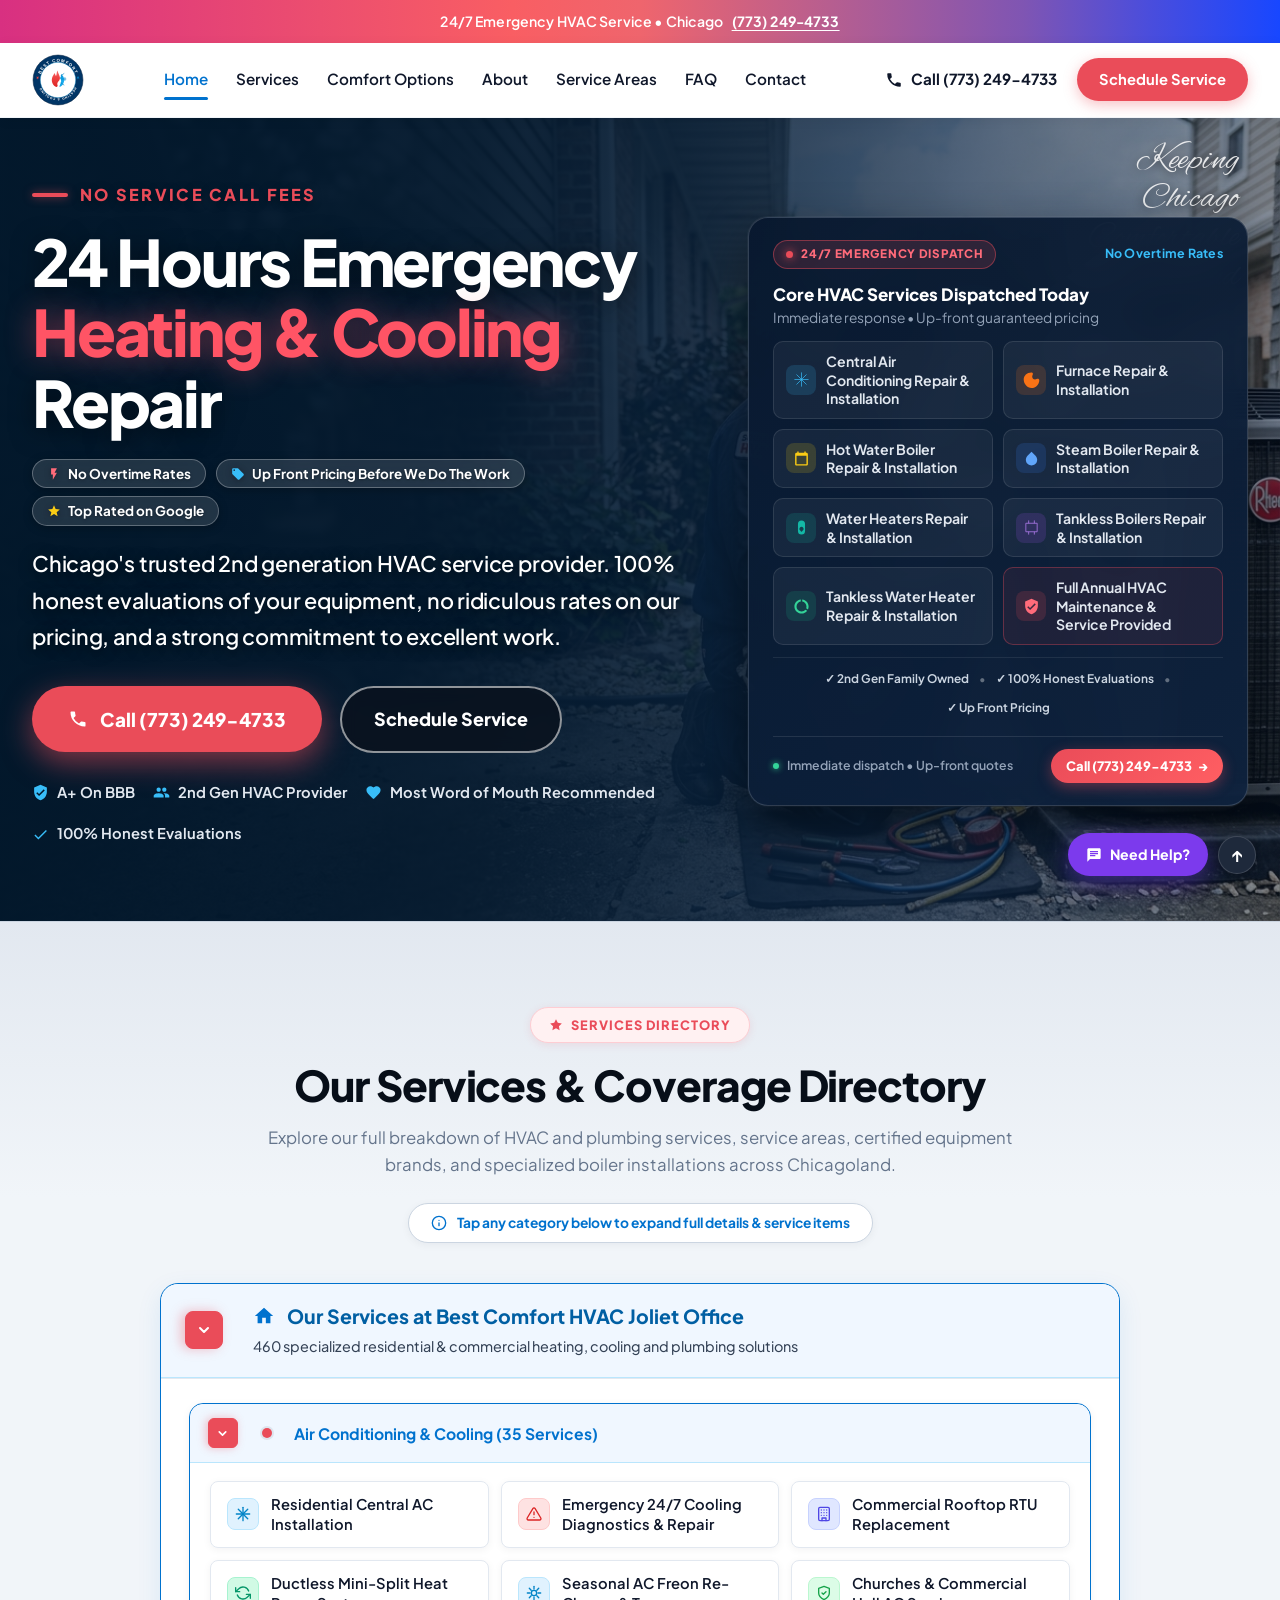
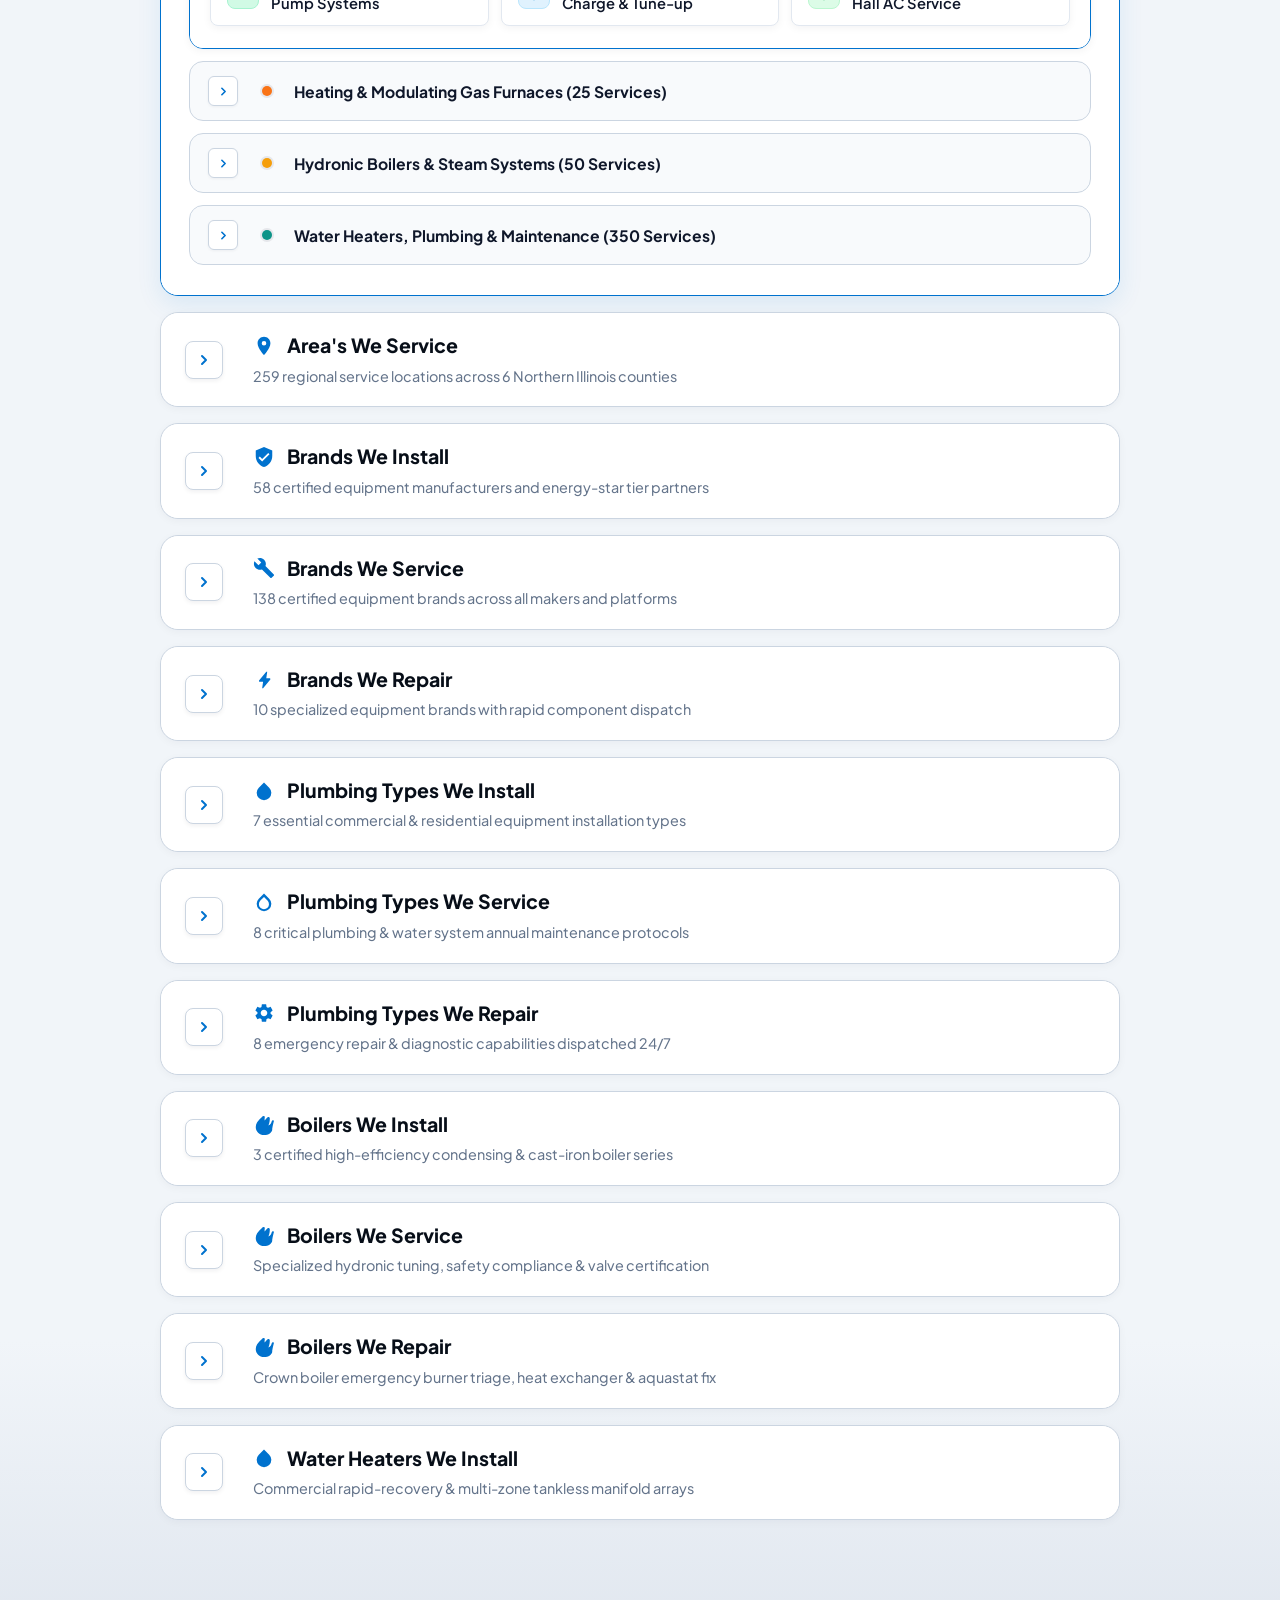
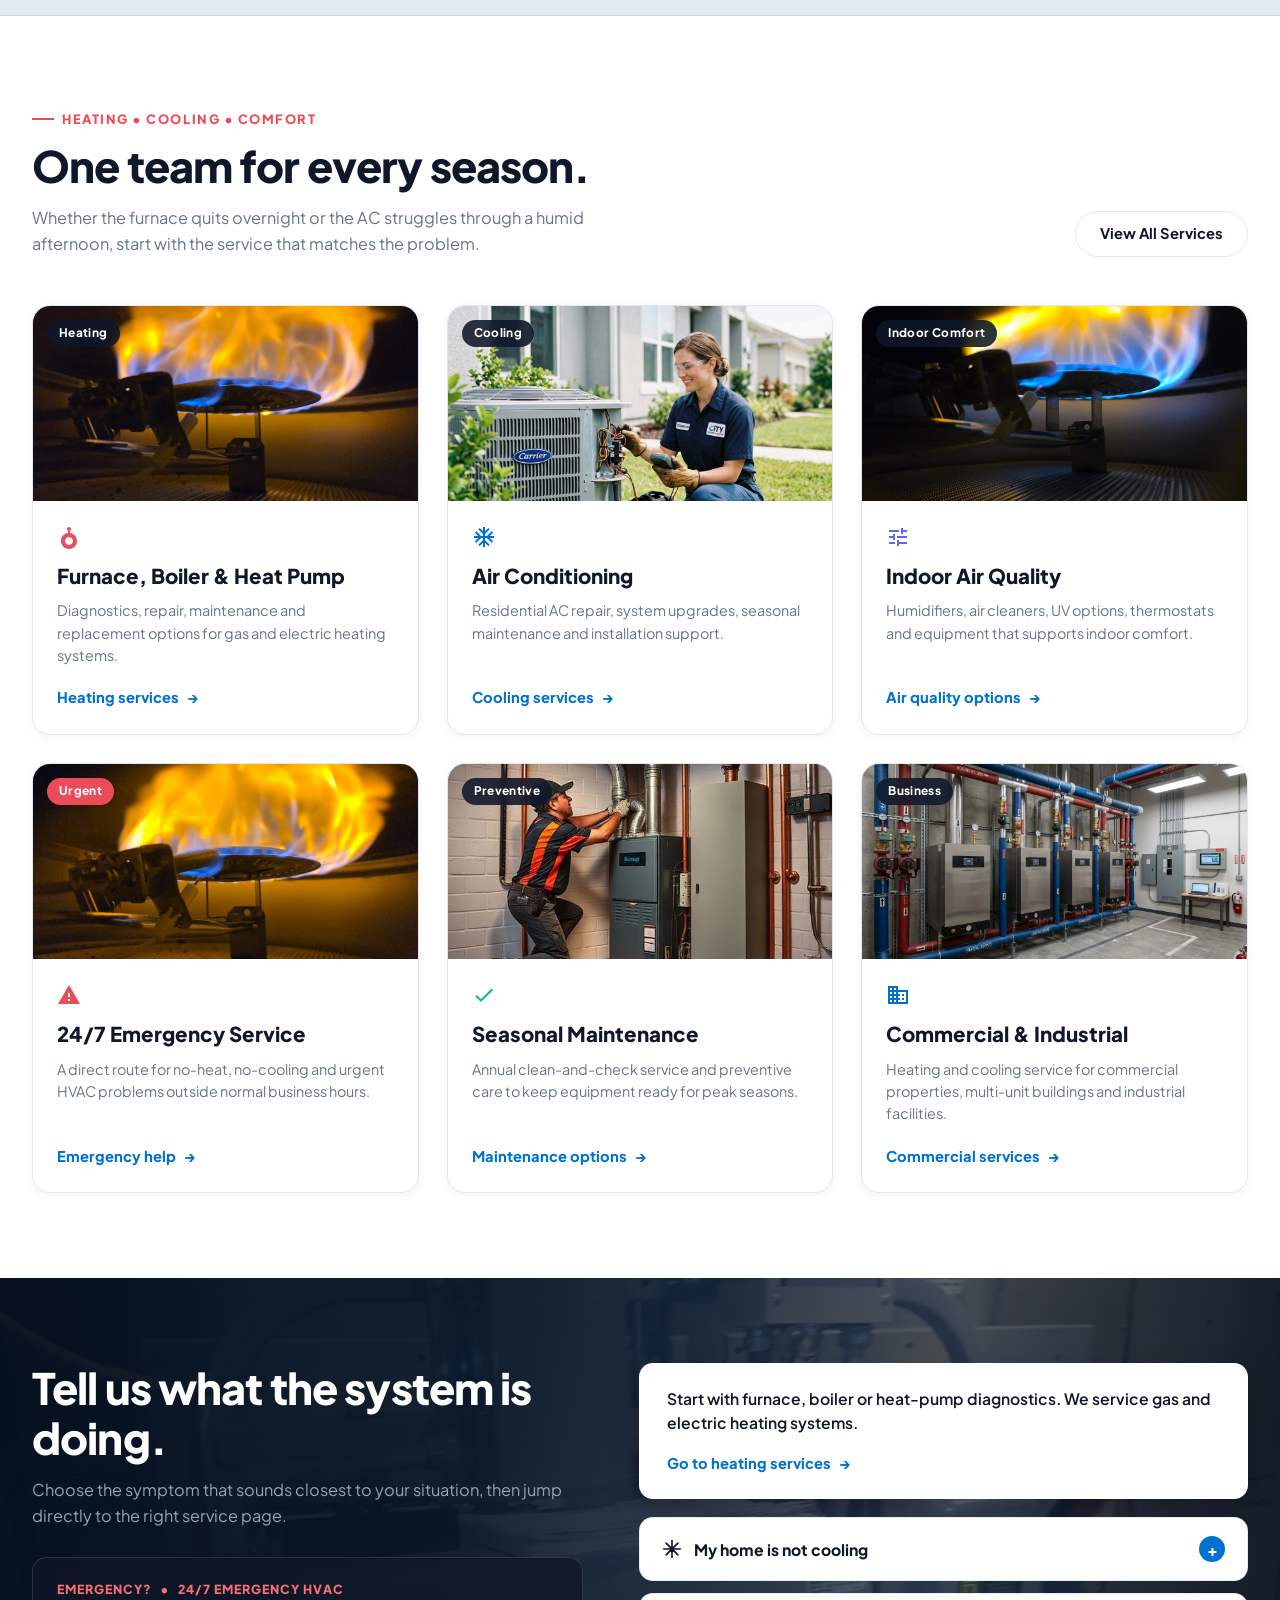
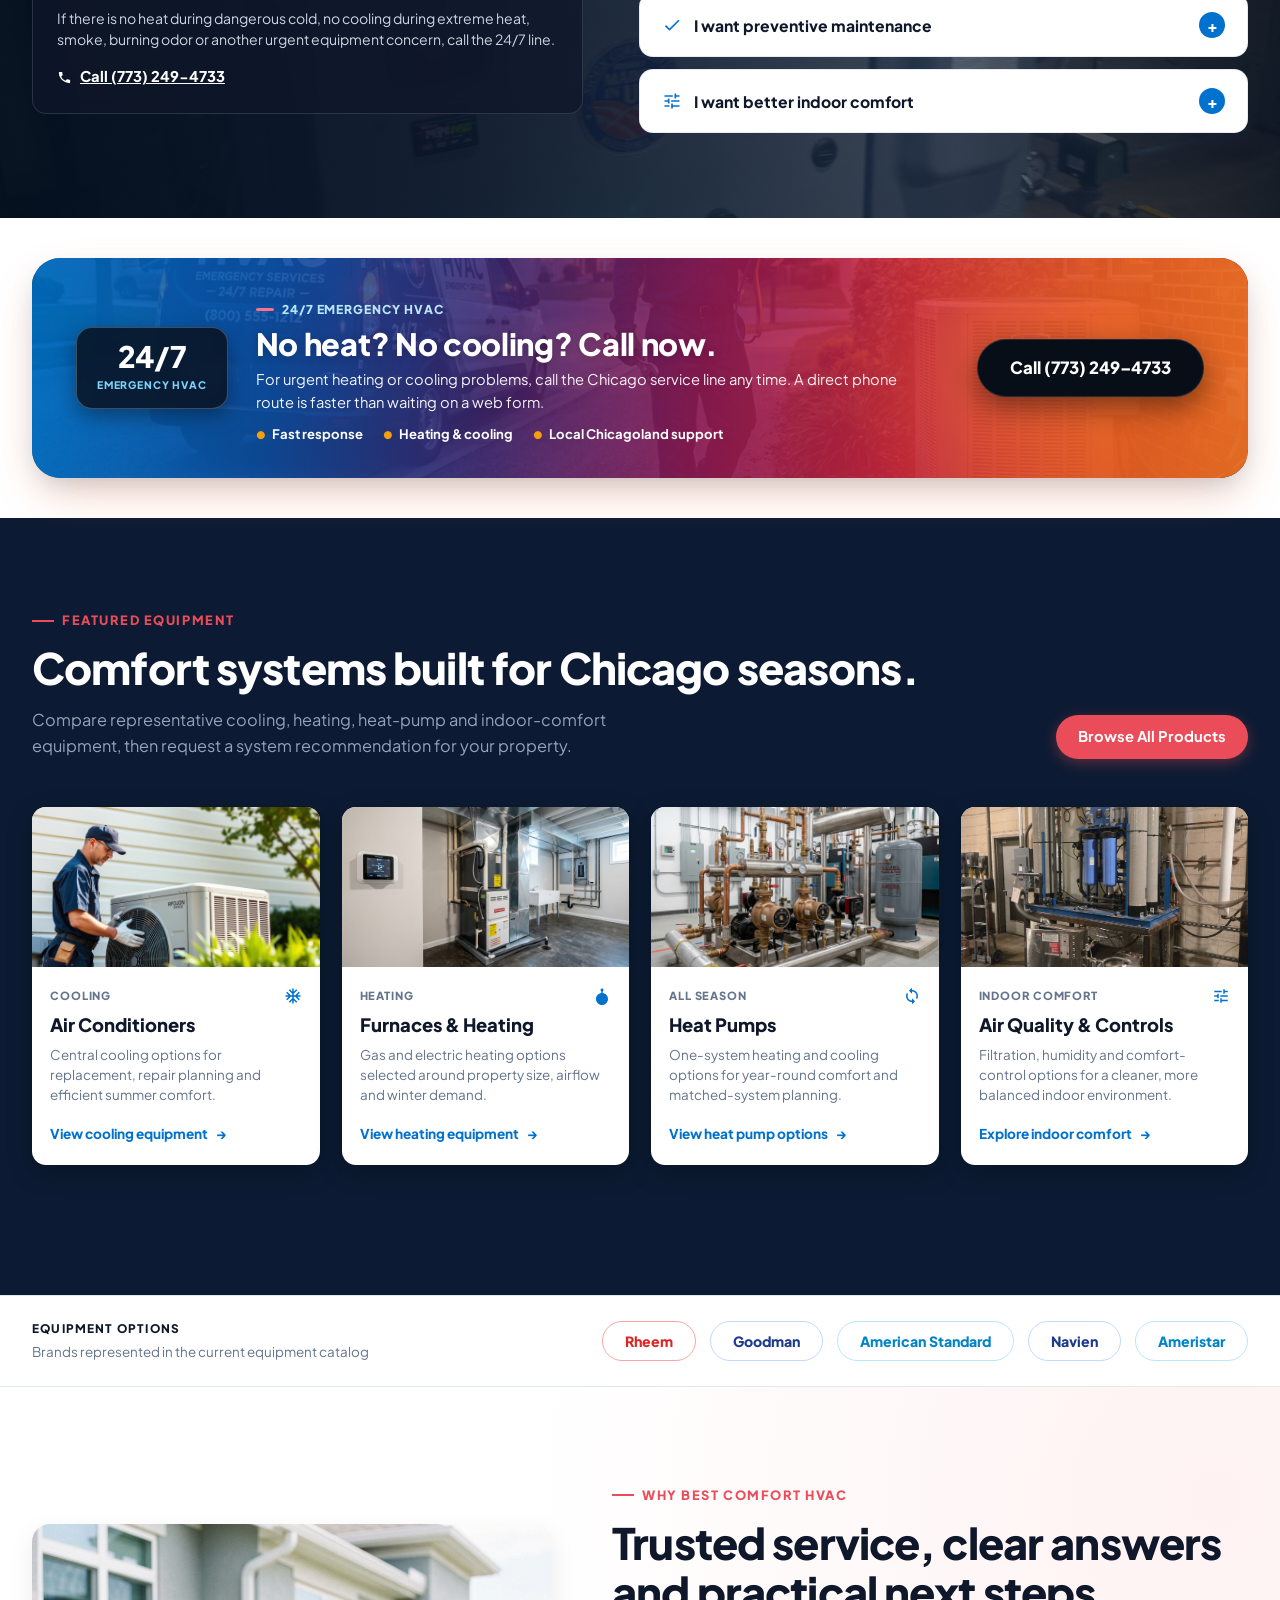
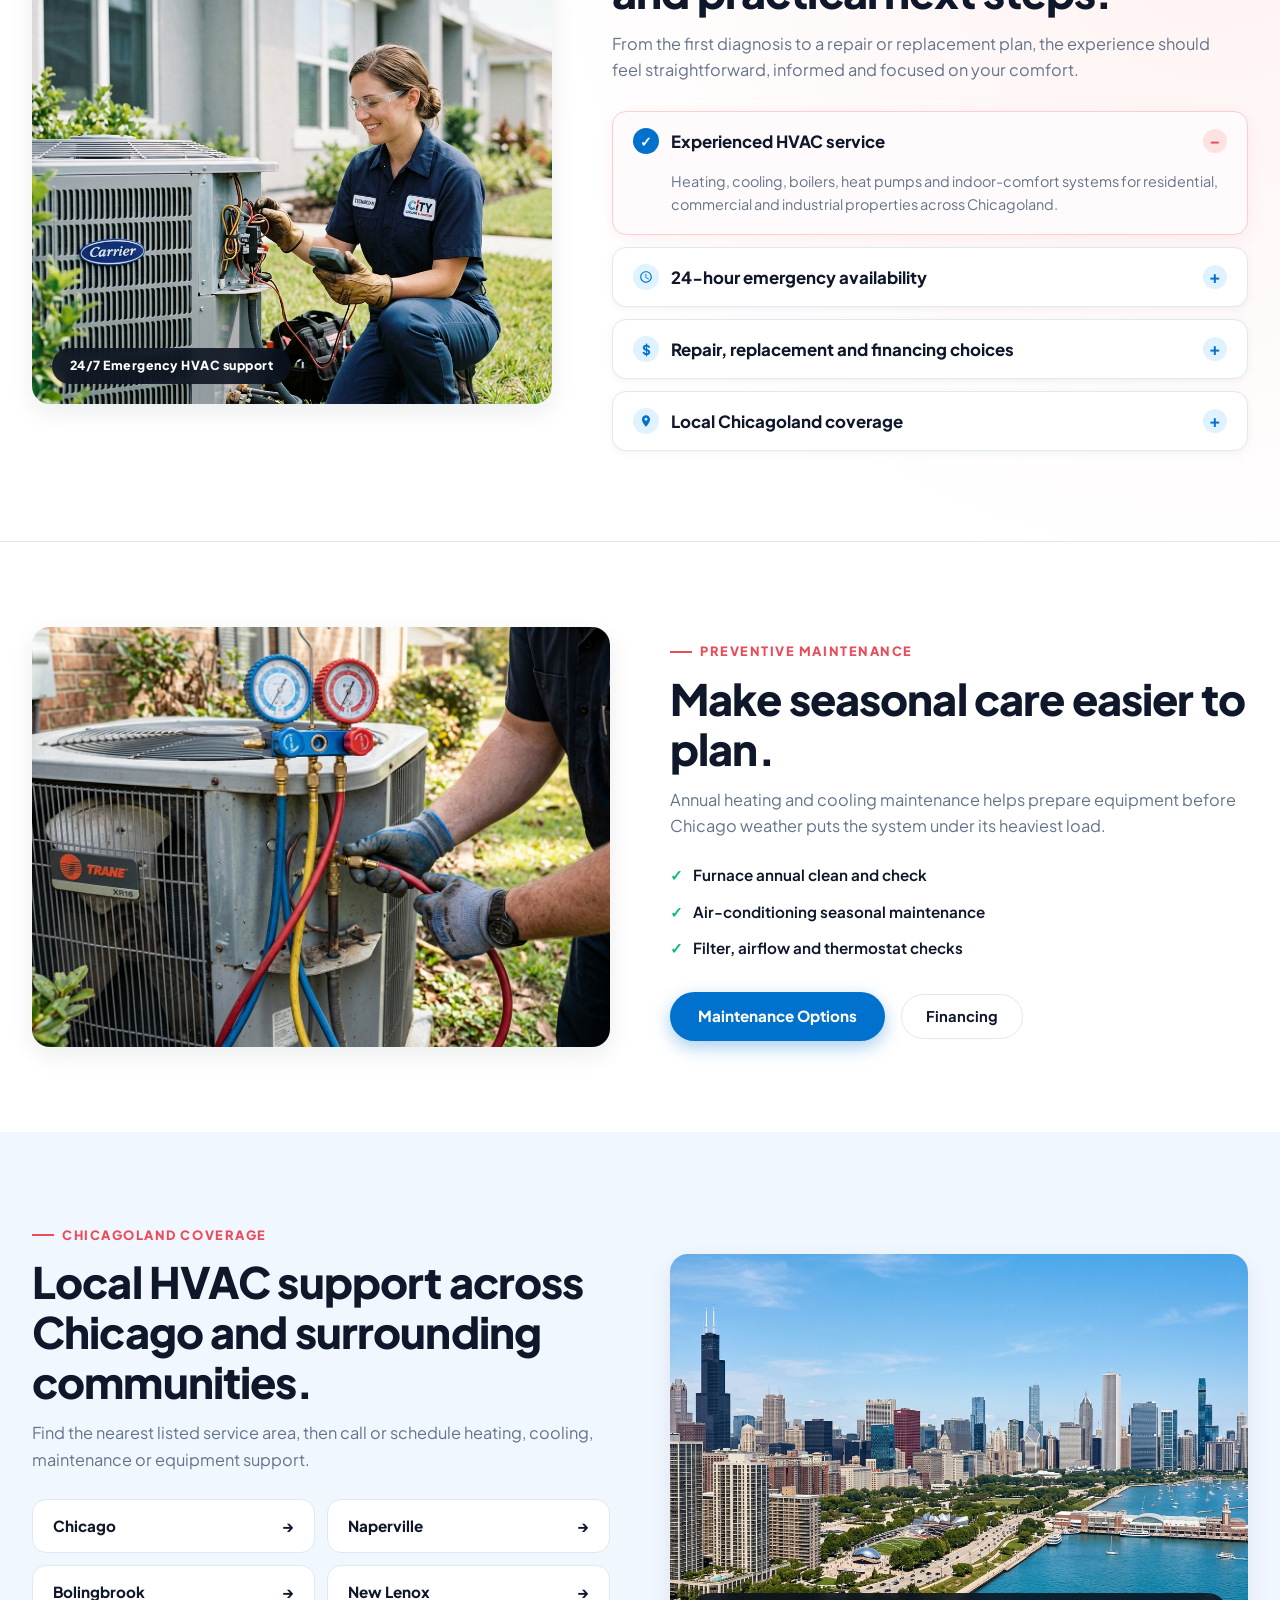
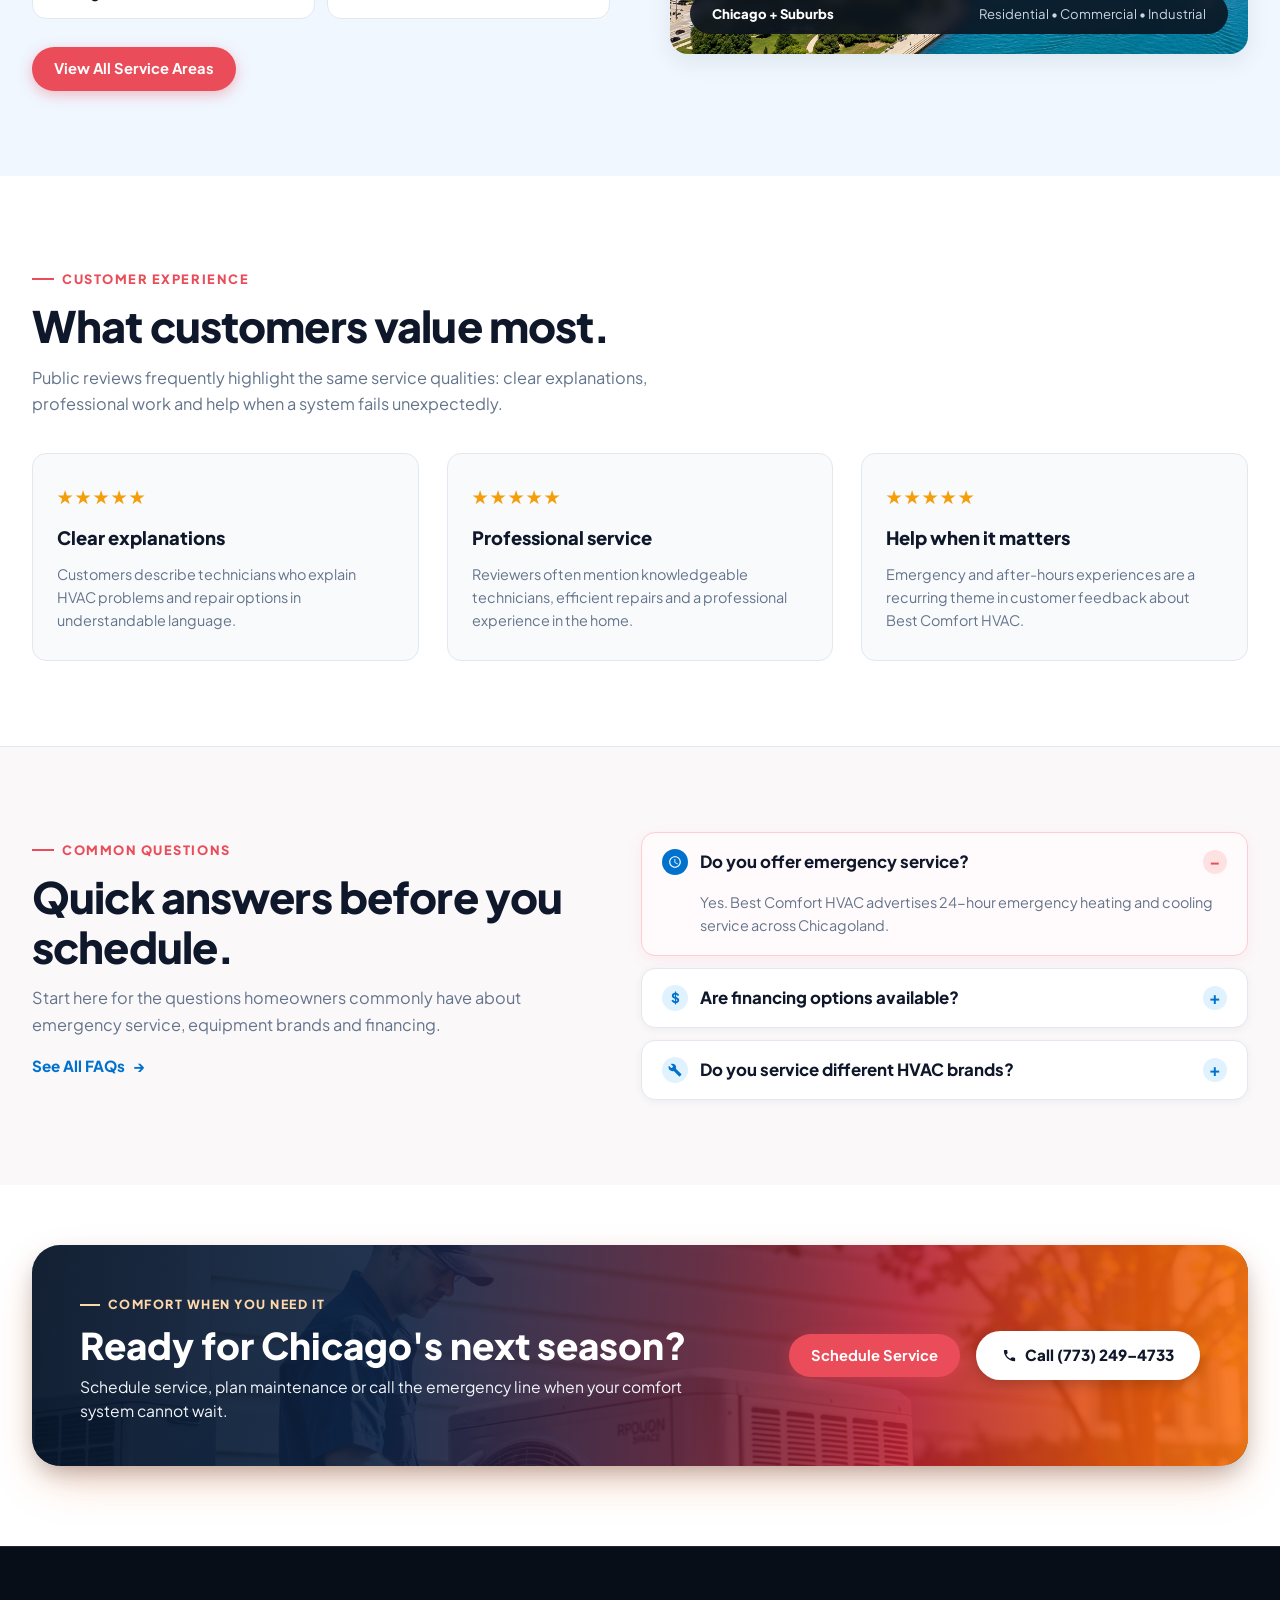
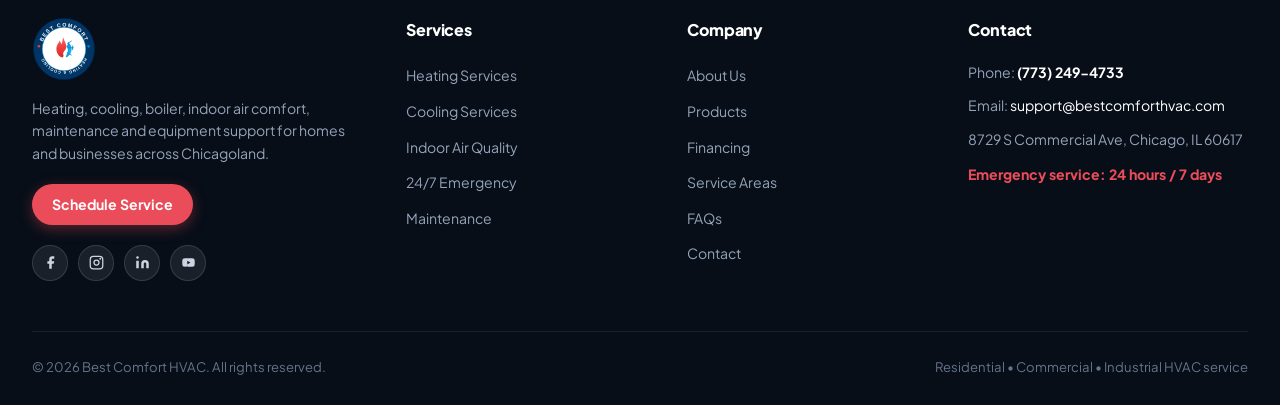
==== commit f5f60f2a: "refactor: restructure region lists into nested accordions in index.html and update stylesheet refere" ====
--- a/index.html
+++ b/index.html
@@ -13,7 +13,7 @@
   
   <!-- Stylesheets (Modular Best Comfort Architecture) -->
   <link rel="stylesheet" href="css/style.css?v=10.20">
-  <link rel="stylesheet" href="css/homepage.css?v=10.22">
+  <link rel="stylesheet" href="css/homepage.css?v=10.23">
   <link rel="shortcut icon" href="images/best-comfort-logo.svg" type="image/svg+xml">
 </head>
 <body>
@@ -466,29 +466,113 @@
     </h3>
     <div id="subCollapseAreas1" class="accordion-collapse collapse show" data-bs-parent="#subAccordionAreas">
       <div class="accordion-body">
-        <ul class="bs-items-grid">
-          <li class="bs-tree-item"><span class="bs-tree-icon icon-blue"><svg viewBox="0 0 24 24" fill="currentColor"><path d="M12 2C8.13 2 5 5.13 5 9c0 5.25 7 13 7 13s7-7.75 7-13c0-3.87-3.13-7-7-7zm0 9.5c-1.38 0-2.5-1.12-2.5-2.5s1.12-2.5 2.5-2.5 2.5 1.12 2.5 2.5-1.12 2.5-2.5 2.5z"/></svg></span><span class="bs-tree-text">Alsip, Cook County</span></li>
-          <li class="bs-tree-item"><span class="bs-tree-icon icon-blue"><svg viewBox="0 0 24 24" fill="currentColor"><path d="M12 2C8.13 2 5 5.13 5 9c0 5.25 7 13 7 13s7-7.75 7-13c0-3.87-3.13-7-7-7zm0 9.5c-1.38 0-2.5-1.12-2.5-2.5s1.12-2.5 2.5-2.5 2.5 1.12 2.5 2.5-1.12 2.5-2.5 2.5z"/></svg></span><span class="bs-tree-text">Arlington Heights, Cook County</span></li>
-          <li class="bs-tree-item"><span class="bs-tree-icon icon-blue"><svg viewBox="0 0 24 24" fill="currentColor"><path d="M12 2C8.13 2 5 5.13 5 9c0 5.25 7 13 7 13s7-7.75 7-13c0-3.87-3.13-7-7-7zm0 9.5c-1.38 0-2.5-1.12-2.5-2.5s1.12-2.5 2.5-2.5 2.5 1.12 2.5 2.5-1.12 2.5-2.5 2.5z"/></svg></span><span class="bs-tree-text">Barrington (Township), Cook County</span></li>
-          <li class="bs-tree-item"><span class="bs-tree-icon icon-blue"><svg viewBox="0 0 24 24" fill="currentColor"><path d="M12 2C8.13 2 5 5.13 5 9c0 5.25 7 13 7 13s7-7.75 7-13c0-3.87-3.13-7-7-7zm0 9.5c-1.38 0-2.5-1.12-2.5-2.5s1.12-2.5 2.5-2.5 2.5 1.12 2.5 2.5-1.12 2.5-2.5 2.5z"/></svg></span><span class="bs-tree-text">Bartlett, Cook County</span></li>
-          <li class="bs-tree-item"><span class="bs-tree-icon icon-blue"><svg viewBox="0 0 24 24" fill="currentColor"><path d="M12 2C8.13 2 5 5.13 5 9c0 5.25 7 13 7 13s7-7.75 7-13c0-3.87-3.13-7-7-7zm0 9.5c-1.38 0-2.5-1.12-2.5-2.5s1.12-2.5 2.5-2.5 2.5 1.12 2.5 2.5-1.12 2.5-2.5 2.5z"/></svg></span><span class="bs-tree-text">Bedford Park, Cook County</span></li>
-          <li class="bs-tree-item"><span class="bs-tree-icon icon-blue"><svg viewBox="0 0 24 24" fill="currentColor"><path d="M12 2C8.13 2 5 5.13 5 9c0 5.25 7 13 7 13s7-7.75 7-13c0-3.87-3.13-7-7-7zm0 9.5c-1.38 0-2.5-1.12-2.5-2.5s1.12-2.5 2.5-2.5 2.5 1.12 2.5 2.5-1.12 2.5-2.5 2.5z"/></svg></span><span class="bs-tree-text">Bellwood, Cook County</span></li>
-          <li class="bs-tree-item"><span class="bs-tree-icon icon-blue"><svg viewBox="0 0 24 24" fill="currentColor"><path d="M12 2C8.13 2 5 5.13 5 9c0 5.25 7 13 7 13s7-7.75 7-13c0-3.87-3.13-7-7-7zm0 9.5c-1.38 0-2.5-1.12-2.5-2.5s1.12-2.5 2.5-2.5 2.5 1.12 2.5 2.5-1.12 2.5-2.5 2.5z"/></svg></span><span class="bs-tree-text">Berkeley, Cook County</span></li>
-          <li class="bs-tree-item"><span class="bs-tree-icon icon-blue"><svg viewBox="0 0 24 24" fill="currentColor"><path d="M12 2C8.13 2 5 5.13 5 9c0 5.25 7 13 7 13s7-7.75 7-13c0-3.87-3.13-7-7-7zm0 9.5c-1.38 0-2.5-1.12-2.5-2.5s1.12-2.5 2.5-2.5 2.5 1.12 2.5 2.5-1.12 2.5-2.5 2.5z"/></svg></span><span class="bs-tree-text">Berwyn, Cook County</span></li>
-          <li class="bs-tree-item"><span class="bs-tree-icon icon-blue"><svg viewBox="0 0 24 24" fill="currentColor"><path d="M12 2C8.13 2 5 5.13 5 9c0 5.25 7 13 7 13s7-7.75 7-13c0-3.87-3.13-7-7-7zm0 9.5c-1.38 0-2.5-1.12-2.5-2.5s1.12-2.5 2.5-2.5 2.5 1.12 2.5 2.5-1.12 2.5-2.5 2.5z"/></svg></span><span class="bs-tree-text">Berwyn (Township), Cook County</span></li>
-          <li class="bs-tree-item"><span class="bs-tree-icon icon-blue"><svg viewBox="0 0 24 24" fill="currentColor"><path d="M12 2C8.13 2 5 5.13 5 9c0 5.25 7 13 7 13s7-7.75 7-13c0-3.87-3.13-7-7-7zm0 9.5c-1.38 0-2.5-1.12-2.5-2.5s1.12-2.5 2.5-2.5 2.5 1.12 2.5 2.5-1.12 2.5-2.5 2.5z"/></svg></span><span class="bs-tree-text">Blue Island, Cook County</span></li>
-          <li class="bs-tree-item"><span class="bs-tree-icon icon-blue"><svg viewBox="0 0 24 24" fill="currentColor"><path d="M12 2C8.13 2 5 5.13 5 9c0 5.25 7 13 7 13s7-7.75 7-13c0-3.87-3.13-7-7-7zm0 9.5c-1.38 0-2.5-1.12-2.5-2.5s1.12-2.5 2.5-2.5 2.5 1.12 2.5 2.5-1.12 2.5-2.5 2.5z"/></svg></span><span class="bs-tree-text">Bridgeview, Cook County</span></li>
-          <li class="bs-tree-item"><span class="bs-tree-icon icon-blue"><svg viewBox="0 0 24 24" fill="currentColor"><path d="M12 2C8.13 2 5 5.13 5 9c0 5.25 7 13 7 13s7-7.75 7-13c0-3.87-3.13-7-7-7zm0 9.5c-1.38 0-2.5-1.12-2.5-2.5s1.12-2.5 2.5-2.5 2.5 1.12 2.5 2.5-1.12 2.5-2.5 2.5z"/></svg></span><span class="bs-tree-text">Burbank, Cook County</span></li>
-          <li class="bs-tree-item"><span class="bs-tree-icon icon-blue"><svg viewBox="0 0 24 24" fill="currentColor"><path d="M12 2C8.13 2 5 5.13 5 9c0 5.25 7 13 7 13s7-7.75 7-13c0-3.87-3.13-7-7-7zm0 9.5c-1.38 0-2.5-1.12-2.5-2.5s1.12-2.5 2.5-2.5 2.5 1.12 2.5 2.5-1.12 2.5-2.5 2.5z"/></svg></span><span class="bs-tree-text">Cicero, Cook County</span></li>
-          <li class="bs-tree-item"><span class="bs-tree-icon icon-blue"><svg viewBox="0 0 24 24" fill="currentColor"><path d="M12 2C8.13 2 5 5.13 5 9c0 5.25 7 13 7 13s7-7.75 7-13c0-3.87-3.13-7-7-7zm0 9.5c-1.38 0-2.5-1.12-2.5-2.5s1.12-2.5 2.5-2.5 2.5 1.12 2.5 2.5-1.12 2.5-2.5 2.5z"/></svg></span><span class="bs-tree-text">Des Plaines, Cook County</span></li>
-          <li class="bs-tree-item"><span class="bs-tree-icon icon-blue"><svg viewBox="0 0 24 24" fill="currentColor"><path d="M12 2C8.13 2 5 5.13 5 9c0 5.25 7 13 7 13s7-7.75 7-13c0-3.87-3.13-7-7-7zm0 9.5c-1.38 0-2.5-1.12-2.5-2.5s1.12-2.5 2.5-2.5 2.5 1.12 2.5 2.5-1.12 2.5-2.5 2.5z"/></svg></span><span class="bs-tree-text">Evanston, Cook County</span></li>
-          <li class="bs-tree-item"><span class="bs-tree-icon icon-blue"><svg viewBox="0 0 24 24" fill="currentColor"><path d="M12 2C8.13 2 5 5.13 5 9c0 5.25 7 13 7 13s7-7.75 7-13c0-3.87-3.13-7-7-7zm0 9.5c-1.38 0-2.5-1.12-2.5-2.5s1.12-2.5 2.5-2.5 2.5 1.12 2.5 2.5-1.12 2.5-2.5 2.5z"/></svg></span><span class="bs-tree-text">Oak Lawn, Cook County</span></li>
-          <li class="bs-tree-item"><span class="bs-tree-icon icon-blue"><svg viewBox="0 0 24 24" fill="currentColor"><path d="M12 2C8.13 2 5 5.13 5 9c0 5.25 7 13 7 13s7-7.75 7-13c0-3.87-3.13-7-7-7zm0 9.5c-1.38 0-2.5-1.12-2.5-2.5s1.12-2.5 2.5-2.5 2.5 1.12 2.5 2.5-1.12 2.5-2.5 2.5z"/></svg></span><span class="bs-tree-text">Oak Park, Cook County</span></li>
-          <li class="bs-tree-item"><span class="bs-tree-icon icon-blue"><svg viewBox="0 0 24 24" fill="currentColor"><path d="M12 2C8.13 2 5 5.13 5 9c0 5.25 7 13 7 13s7-7.75 7-13c0-3.87-3.13-7-7-7zm0 9.5c-1.38 0-2.5-1.12-2.5-2.5s1.12-2.5 2.5-2.5 2.5 1.12 2.5 2.5-1.12 2.5-2.5 2.5z"/></svg></span><span class="bs-tree-text">Orland Park, Cook County</span></li>
-          <li class="bs-tree-item"><span class="bs-tree-icon icon-blue"><svg viewBox="0 0 24 24" fill="currentColor"><path d="M12 2C8.13 2 5 5.13 5 9c0 5.25 7 13 7 13s7-7.75 7-13c0-3.87-3.13-7-7-7zm0 9.5c-1.38 0-2.5-1.12-2.5-2.5s1.12-2.5 2.5-2.5 2.5 1.12 2.5 2.5-1.12 2.5-2.5 2.5z"/></svg></span><span class="bs-tree-text">Palatine, Cook County</span></li>
-          <li class="bs-tree-item"><span class="bs-tree-icon icon-blue"><svg viewBox="0 0 24 24" fill="currentColor"><path d="M12 2C8.13 2 5 5.13 5 9c0 5.25 7 13 7 13s7-7.75 7-13c0-3.87-3.13-7-7-7zm0 9.5c-1.38 0-2.5-1.12-2.5-2.5s1.12-2.5 2.5-2.5 2.5 1.12 2.5 2.5-1.12 2.5-2.5 2.5z"/></svg></span><span class="bs-tree-text">Schaumburg, Cook County</span></li>
-          <li class="bs-tree-item"><span class="bs-tree-icon icon-blue"><svg viewBox="0 0 24 24" fill="currentColor"><path d="M12 2C8.13 2 5 5.13 5 9c0 5.25 7 13 7 13s7-7.75 7-13c0-3.87-3.13-7-7-7zm0 9.5c-1.38 0-2.5-1.12-2.5-2.5s1.12-2.5 2.5-2.5 2.5 1.12 2.5 2.5-1.12 2.5-2.5 2.5z"/></svg></span><span class="bs-tree-text">Skokie, Cook County</span></li>
-        </ul>
+        <div class="accordion bs-child-accordion" id="childAccordionCook">
+          <!-- Child 1: Chicago & Core Metro -->
+          <div class="accordion-item">
+            <h4 class="accordion-header" id="cookChildHeading1">
+              <button class="accordion-button" type="button" data-bs-toggle="collapse" data-bs-target="#cookChildCollapse1" aria-expanded="true" aria-controls="cookChildCollapse1">
+                <span class="bs-child-title">Chicago &amp; Core Metro (10 Municipalities)</span>
+              </button>
+            </h4>
+            <div id="cookChildCollapse1" class="accordion-collapse collapse show" data-bs-parent="#childAccordionCook">
+              <div class="accordion-body">
+                <ul class="bs-items-grid">
+                  <li class="bs-tree-item"><span class="bs-tree-icon icon-blue"><svg viewBox="0 0 24 24" fill="currentColor"><path d="M12 2C8.13 2 5 5.13 5 9c0 5.25 7 13 7 13s7-7.75 7-13c0-3.87-3.13-7-7-7zm0 9.5c-1.38 0-2.5-1.12-2.5-2.5s1.12-2.5 2.5-2.5 2.5 1.12 2.5 2.5-1.12 2.5-2.5 2.5z"/></svg></span><span class="bs-tree-text">Chicago, Cook County</span></li>
+                  <li class="bs-tree-item"><span class="bs-tree-icon icon-blue"><svg viewBox="0 0 24 24" fill="currentColor"><path d="M12 2C8.13 2 5 5.13 5 9c0 5.25 7 13 7 13s7-7.75 7-13c0-3.87-3.13-7-7-7zm0 9.5c-1.38 0-2.5-1.12-2.5-2.5s1.12-2.5 2.5-2.5 2.5 1.12 2.5 2.5-1.12 2.5-2.5 2.5z"/></svg></span><span class="bs-tree-text">Cicero, Cook County</span></li>
+                  <li class="bs-tree-item"><span class="bs-tree-icon icon-blue"><svg viewBox="0 0 24 24" fill="currentColor"><path d="M12 2C8.13 2 5 5.13 5 9c0 5.25 7 13 7 13s7-7.75 7-13c0-3.87-3.13-7-7-7zm0 9.5c-1.38 0-2.5-1.12-2.5-2.5s1.12-2.5 2.5-2.5 2.5 1.12 2.5 2.5-1.12 2.5-2.5 2.5z"/></svg></span><span class="bs-tree-text">Berwyn, Cook County</span></li>
+                  <li class="bs-tree-item"><span class="bs-tree-icon icon-blue"><svg viewBox="0 0 24 24" fill="currentColor"><path d="M12 2C8.13 2 5 5.13 5 9c0 5.25 7 13 7 13s7-7.75 7-13c0-3.87-3.13-7-7-7zm0 9.5c-1.38 0-2.5-1.12-2.5-2.5s1.12-2.5 2.5-2.5 2.5 1.12 2.5 2.5-1.12 2.5-2.5 2.5z"/></svg></span><span class="bs-tree-text">Berwyn (Township), Cook County</span></li>
+                  <li class="bs-tree-item"><span class="bs-tree-icon icon-blue"><svg viewBox="0 0 24 24" fill="currentColor"><path d="M12 2C8.13 2 5 5.13 5 9c0 5.25 7 13 7 13s7-7.75 7-13c0-3.87-3.13-7-7-7zm0 9.5c-1.38 0-2.5-1.12-2.5-2.5s1.12-2.5 2.5-2.5 2.5 1.12 2.5 2.5-1.12 2.5-2.5 2.5z"/></svg></span><span class="bs-tree-text">Oak Park, Cook County</span></li>
+                  <li class="bs-tree-item"><span class="bs-tree-icon icon-blue"><svg viewBox="0 0 24 24" fill="currentColor"><path d="M12 2C8.13 2 5 5.13 5 9c0 5.25 7 13 7 13s7-7.75 7-13c0-3.87-3.13-7-7-7zm0 9.5c-1.38 0-2.5-1.12-2.5-2.5s1.12-2.5 2.5-2.5 2.5 1.12 2.5 2.5-1.12 2.5-2.5 2.5z"/></svg></span><span class="bs-tree-text">Evanston, Cook County</span></li>
+                  <li class="bs-tree-item"><span class="bs-tree-icon icon-blue"><svg viewBox="0 0 24 24" fill="currentColor"><path d="M12 2C8.13 2 5 5.13 5 9c0 5.25 7 13 7 13s7-7.75 7-13c0-3.87-3.13-7-7-7zm0 9.5c-1.38 0-2.5-1.12-2.5-2.5s1.12-2.5 2.5-2.5 2.5 1.12 2.5 2.5-1.12 2.5-2.5 2.5z"/></svg></span><span class="bs-tree-text">Skokie, Cook County</span></li>
+                  <li class="bs-tree-item"><span class="bs-tree-icon icon-blue"><svg viewBox="0 0 24 24" fill="currentColor"><path d="M12 2C8.13 2 5 5.13 5 9c0 5.25 7 13 7 13s7-7.75 7-13c0-3.87-3.13-7-7-7zm0 9.5c-1.38 0-2.5-1.12-2.5-2.5s1.12-2.5 2.5-2.5 2.5 1.12 2.5 2.5-1.12 2.5-2.5 2.5z"/></svg></span><span class="bs-tree-text">Elmwood Park, Cook County</span></li>
+                  <li class="bs-tree-item"><span class="bs-tree-icon icon-blue"><svg viewBox="0 0 24 24" fill="currentColor"><path d="M12 2C8.13 2 5 5.13 5 9c0 5.25 7 13 7 13s7-7.75 7-13c0-3.87-3.13-7-7-7zm0 9.5c-1.38 0-2.5-1.12-2.5-2.5s1.12-2.5 2.5-2.5 2.5 1.12 2.5 2.5-1.12 2.5-2.5 2.5z"/></svg></span><span class="bs-tree-text">Forest Park, Cook County</span></li>
+                  <li class="bs-tree-item"><span class="bs-tree-icon icon-blue"><svg viewBox="0 0 24 24" fill="currentColor"><path d="M12 2C8.13 2 5 5.13 5 9c0 5.25 7 13 7 13s7-7.75 7-13c0-3.87-3.13-7-7-7zm0 9.5c-1.38 0-2.5-1.12-2.5-2.5s1.12-2.5 2.5-2.5 2.5 1.12 2.5 2.5-1.12 2.5-2.5 2.5z"/></svg></span><span class="bs-tree-text">Lincolnwood, Cook County</span></li>
+                </ul>
+              </div>
+            </div>
+          </div>
+
+          <!-- Child 2: North & Northwest Suburbs -->
+          <div class="accordion-item">
+            <h4 class="accordion-header" id="cookChildHeading2">
+              <button class="accordion-button collapsed" type="button" data-bs-toggle="collapse" data-bs-target="#cookChildCollapse2" aria-expanded="false" aria-controls="cookChildCollapse2">
+                <span class="bs-child-title">North &amp; Northwest Suburbs (12 Municipalities)</span>
+              </button>
+            </h4>
+            <div id="cookChildCollapse2" class="accordion-collapse collapse" data-bs-parent="#childAccordionCook">
+              <div class="accordion-body">
+                <ul class="bs-items-grid">
+                  <li class="bs-tree-item"><span class="bs-tree-icon icon-blue"><svg viewBox="0 0 24 24" fill="currentColor"><path d="M12 2C8.13 2 5 5.13 5 9c0 5.25 7 13 7 13s7-7.75 7-13c0-3.87-3.13-7-7-7zm0 9.5c-1.38 0-2.5-1.12-2.5-2.5s1.12-2.5 2.5-2.5 2.5 1.12 2.5 2.5-1.12 2.5-2.5 2.5z"/></svg></span><span class="bs-tree-text">Arlington Heights, Cook County</span></li>
+                  <li class="bs-tree-item"><span class="bs-tree-icon icon-blue"><svg viewBox="0 0 24 24" fill="currentColor"><path d="M12 2C8.13 2 5 5.13 5 9c0 5.25 7 13 7 13s7-7.75 7-13c0-3.87-3.13-7-7-7zm0 9.5c-1.38 0-2.5-1.12-2.5-2.5s1.12-2.5 2.5-2.5 2.5 1.12 2.5 2.5-1.12 2.5-2.5 2.5z"/></svg></span><span class="bs-tree-text">Barrington (Township), Cook County</span></li>
+                  <li class="bs-tree-item"><span class="bs-tree-icon icon-blue"><svg viewBox="0 0 24 24" fill="currentColor"><path d="M12 2C8.13 2 5 5.13 5 9c0 5.25 7 13 7 13s7-7.75 7-13c0-3.87-3.13-7-7-7zm0 9.5c-1.38 0-2.5-1.12-2.5-2.5s1.12-2.5 2.5-2.5 2.5 1.12 2.5 2.5-1.12 2.5-2.5 2.5z"/></svg></span><span class="bs-tree-text">Bartlett, Cook County</span></li>
+                  <li class="bs-tree-item"><span class="bs-tree-icon icon-blue"><svg viewBox="0 0 24 24" fill="currentColor"><path d="M12 2C8.13 2 5 5.13 5 9c0 5.25 7 13 7 13s7-7.75 7-13c0-3.87-3.13-7-7-7zm0 9.5c-1.38 0-2.5-1.12-2.5-2.5s1.12-2.5 2.5-2.5 2.5 1.12 2.5 2.5-1.12 2.5-2.5 2.5z"/></svg></span><span class="bs-tree-text">Des Plaines, Cook County</span></li>
+                  <li class="bs-tree-item"><span class="bs-tree-icon icon-blue"><svg viewBox="0 0 24 24" fill="currentColor"><path d="M12 2C8.13 2 5 5.13 5 9c0 5.25 7 13 7 13s7-7.75 7-13c0-3.87-3.13-7-7-7zm0 9.5c-1.38 0-2.5-1.12-2.5-2.5s1.12-2.5 2.5-2.5 2.5 1.12 2.5 2.5-1.12 2.5-2.5 2.5z"/></svg></span><span class="bs-tree-text">Palatine, Cook County</span></li>
+                  <li class="bs-tree-item"><span class="bs-tree-icon icon-blue"><svg viewBox="0 0 24 24" fill="currentColor"><path d="M12 2C8.13 2 5 5.13 5 9c0 5.25 7 13 7 13s7-7.75 7-13c0-3.87-3.13-7-7-7zm0 9.5c-1.38 0-2.5-1.12-2.5-2.5s1.12-2.5 2.5-2.5 2.5 1.12 2.5 2.5-1.12 2.5-2.5 2.5z"/></svg></span><span class="bs-tree-text">Schaumburg, Cook County</span></li>
+                  <li class="bs-tree-item"><span class="bs-tree-icon icon-blue"><svg viewBox="0 0 24 24" fill="currentColor"><path d="M12 2C8.13 2 5 5.13 5 9c0 5.25 7 13 7 13s7-7.75 7-13c0-3.87-3.13-7-7-7zm0 9.5c-1.38 0-2.5-1.12-2.5-2.5s1.12-2.5 2.5-2.5 2.5 1.12 2.5 2.5-1.12 2.5-2.5 2.5z"/></svg></span><span class="bs-tree-text">Hoffman Estates, Cook County</span></li>
+                  <li class="bs-tree-item"><span class="bs-tree-icon icon-blue"><svg viewBox="0 0 24 24" fill="currentColor"><path d="M12 2C8.13 2 5 5.13 5 9c0 5.25 7 13 7 13s7-7.75 7-13c0-3.87-3.13-7-7-7zm0 9.5c-1.38 0-2.5-1.12-2.5-2.5s1.12-2.5 2.5-2.5 2.5 1.12 2.5 2.5-1.12 2.5-2.5 2.5z"/></svg></span><span class="bs-tree-text">Rolling Meadows, Cook County</span></li>
+                  <li class="bs-tree-item"><span class="bs-tree-icon icon-blue"><svg viewBox="0 0 24 24" fill="currentColor"><path d="M12 2C8.13 2 5 5.13 5 9c0 5.25 7 13 7 13s7-7.75 7-13c0-3.87-3.13-7-7-7zm0 9.5c-1.38 0-2.5-1.12-2.5-2.5s1.12-2.5 2.5-2.5 2.5 1.12 2.5 2.5-1.12 2.5-2.5 2.5z"/></svg></span><span class="bs-tree-text">Prospect Heights, Cook County</span></li>
+                  <li class="bs-tree-item"><span class="bs-tree-icon icon-blue"><svg viewBox="0 0 24 24" fill="currentColor"><path d="M12 2C8.13 2 5 5.13 5 9c0 5.25 7 13 7 13s7-7.75 7-13c0-3.87-3.13-7-7-7zm0 9.5c-1.38 0-2.5-1.12-2.5-2.5s1.12-2.5 2.5-2.5 2.5 1.12 2.5 2.5-1.12 2.5-2.5 2.5z"/></svg></span><span class="bs-tree-text">Wheeling, Cook County</span></li>
+                  <li class="bs-tree-item"><span class="bs-tree-icon icon-blue"><svg viewBox="0 0 24 24" fill="currentColor"><path d="M12 2C8.13 2 5 5.13 5 9c0 5.25 7 13 7 13s7-7.75 7-13c0-3.87-3.13-7-7-7zm0 9.5c-1.38 0-2.5-1.12-2.5-2.5s1.12-2.5 2.5-2.5 2.5 1.12 2.5 2.5-1.12 2.5-2.5 2.5z"/></svg></span><span class="bs-tree-text">Buffalo Grove, Cook County</span></li>
+                  <li class="bs-tree-item"><span class="bs-tree-icon icon-blue"><svg viewBox="0 0 24 24" fill="currentColor"><path d="M12 2C8.13 2 5 5.13 5 9c0 5.25 7 13 7 13s7-7.75 7-13c0-3.87-3.13-7-7-7zm0 9.5c-1.38 0-2.5-1.12-2.5-2.5s1.12-2.5 2.5-2.5 2.5 1.12 2.5 2.5-1.12 2.5-2.5 2.5z"/></svg></span><span class="bs-tree-text">Mount Prospect, Cook County</span></li>
+                </ul>
+              </div>
+            </div>
+          </div>
+
+          <!-- Child 3: South & Southwest Suburbs -->
+          <div class="accordion-item">
+            <h4 class="accordion-header" id="cookChildHeading3">
+              <button class="accordion-button collapsed" type="button" data-bs-toggle="collapse" data-bs-target="#cookChildCollapse3" aria-expanded="false" aria-controls="cookChildCollapse3">
+                <span class="bs-child-title">South &amp; Southwest Suburbs (14 Municipalities)</span>
+              </button>
+            </h4>
+            <div id="cookChildCollapse3" class="accordion-collapse collapse" data-bs-parent="#childAccordionCook">
+              <div class="accordion-body">
+                <ul class="bs-items-grid">
+                  <li class="bs-tree-item"><span class="bs-tree-icon icon-blue"><svg viewBox="0 0 24 24" fill="currentColor"><path d="M12 2C8.13 2 5 5.13 5 9c0 5.25 7 13 7 13s7-7.75 7-13c0-3.87-3.13-7-7-7zm0 9.5c-1.38 0-2.5-1.12-2.5-2.5s1.12-2.5 2.5-2.5 2.5 1.12 2.5 2.5-1.12 2.5-2.5 2.5z"/></svg></span><span class="bs-tree-text">Alsip, Cook County</span></li>
+                  <li class="bs-tree-item"><span class="bs-tree-icon icon-blue"><svg viewBox="0 0 24 24" fill="currentColor"><path d="M12 2C8.13 2 5 5.13 5 9c0 5.25 7 13 7 13s7-7.75 7-13c0-3.87-3.13-7-7-7zm0 9.5c-1.38 0-2.5-1.12-2.5-2.5s1.12-2.5 2.5-2.5 2.5 1.12 2.5 2.5-1.12 2.5-2.5 2.5z"/></svg></span><span class="bs-tree-text">Bedford Park, Cook County</span></li>
+                  <li class="bs-tree-item"><span class="bs-tree-icon icon-blue"><svg viewBox="0 0 24 24" fill="currentColor"><path d="M12 2C8.13 2 5 5.13 5 9c0 5.25 7 13 7 13s7-7.75 7-13c0-3.87-3.13-7-7-7zm0 9.5c-1.38 0-2.5-1.12-2.5-2.5s1.12-2.5 2.5-2.5 2.5 1.12 2.5 2.5-1.12 2.5-2.5 2.5z"/></svg></span><span class="bs-tree-text">Blue Island, Cook County</span></li>
+                  <li class="bs-tree-item"><span class="bs-tree-icon icon-blue"><svg viewBox="0 0 24 24" fill="currentColor"><path d="M12 2C8.13 2 5 5.13 5 9c0 5.25 7 13 7 13s7-7.75 7-13c0-3.87-3.13-7-7-7zm0 9.5c-1.38 0-2.5-1.12-2.5-2.5s1.12-2.5 2.5-2.5 2.5 1.12 2.5 2.5-1.12 2.5-2.5 2.5z"/></svg></span><span class="bs-tree-text">Bridgeview, Cook County</span></li>
+                  <li class="bs-tree-item"><span class="bs-tree-icon icon-blue"><svg viewBox="0 0 24 24" fill="currentColor"><path d="M12 2C8.13 2 5 5.13 5 9c0 5.25 7 13 7 13s7-7.75 7-13c0-3.87-3.13-7-7-7zm0 9.5c-1.38 0-2.5-1.12-2.5-2.5s1.12-2.5 2.5-2.5 2.5 1.12 2.5 2.5-1.12 2.5-2.5 2.5z"/></svg></span><span class="bs-tree-text">Burbank, Cook County</span></li>
+                  <li class="bs-tree-item"><span class="bs-tree-icon icon-blue"><svg viewBox="0 0 24 24" fill="currentColor"><path d="M12 2C8.13 2 5 5.13 5 9c0 5.25 7 13 7 13s7-7.75 7-13c0-3.87-3.13-7-7-7zm0 9.5c-1.38 0-2.5-1.12-2.5-2.5s1.12-2.5 2.5-2.5 2.5 1.12 2.5 2.5-1.12 2.5-2.5 2.5z"/></svg></span><span class="bs-tree-text">Oak Lawn, Cook County</span></li>
+                  <li class="bs-tree-item"><span class="bs-tree-icon icon-blue"><svg viewBox="0 0 24 24" fill="currentColor"><path d="M12 2C8.13 2 5 5.13 5 9c0 5.25 7 13 7 13s7-7.75 7-13c0-3.87-3.13-7-7-7zm0 9.5c-1.38 0-2.5-1.12-2.5-2.5s1.12-2.5 2.5-2.5 2.5 1.12 2.5 2.5-1.12 2.5-2.5 2.5z"/></svg></span><span class="bs-tree-text">Orland Park, Cook County</span></li>
+                  <li class="bs-tree-item"><span class="bs-tree-icon icon-blue"><svg viewBox="0 0 24 24" fill="currentColor"><path d="M12 2C8.13 2 5 5.13 5 9c0 5.25 7 13 7 13s7-7.75 7-13c0-3.87-3.13-7-7-7zm0 9.5c-1.38 0-2.5-1.12-2.5-2.5s1.12-2.5 2.5-2.5 2.5 1.12 2.5 2.5-1.12 2.5-2.5 2.5z"/></svg></span><span class="bs-tree-text">Tinley Park, Cook County</span></li>
+                  <li class="bs-tree-item"><span class="bs-tree-icon icon-blue"><svg viewBox="0 0 24 24" fill="currentColor"><path d="M12 2C8.13 2 5 5.13 5 9c0 5.25 7 13 7 13s7-7.75 7-13c0-3.87-3.13-7-7-7zm0 9.5c-1.38 0-2.5-1.12-2.5-2.5s1.12-2.5 2.5-2.5 2.5 1.12 2.5 2.5-1.12 2.5-2.5 2.5z"/></svg></span><span class="bs-tree-text">Palos Hills, Cook County</span></li>
+                  <li class="bs-tree-item"><span class="bs-tree-icon icon-blue"><svg viewBox="0 0 24 24" fill="currentColor"><path d="M12 2C8.13 2 5 5.13 5 9c0 5.25 7 13 7 13s7-7.75 7-13c0-3.87-3.13-7-7-7zm0 9.5c-1.38 0-2.5-1.12-2.5-2.5s1.12-2.5 2.5-2.5 2.5 1.12 2.5 2.5-1.12 2.5-2.5 2.5z"/></svg></span><span class="bs-tree-text">Palos Heights, Cook County</span></li>
+                  <li class="bs-tree-item"><span class="bs-tree-icon icon-blue"><svg viewBox="0 0 24 24" fill="currentColor"><path d="M12 2C8.13 2 5 5.13 5 9c0 5.25 7 13 7 13s7-7.75 7-13c0-3.87-3.13-7-7-7zm0 9.5c-1.38 0-2.5-1.12-2.5-2.5s1.12-2.5 2.5-2.5 2.5 1.12 2.5 2.5-1.12 2.5-2.5 2.5z"/></svg></span><span class="bs-tree-text">Evergreen Park, Cook County</span></li>
+                  <li class="bs-tree-item"><span class="bs-tree-icon icon-blue"><svg viewBox="0 0 24 24" fill="currentColor"><path d="M12 2C8.13 2 5 5.13 5 9c0 5.25 7 13 7 13s7-7.75 7-13c0-3.87-3.13-7-7-7zm0 9.5c-1.38 0-2.5-1.12-2.5-2.5s1.12-2.5 2.5-2.5 2.5 1.12 2.5 2.5-1.12 2.5-2.5 2.5z"/></svg></span><span class="bs-tree-text">Homewood, Cook County</span></li>
+                  <li class="bs-tree-item"><span class="bs-tree-icon icon-blue"><svg viewBox="0 0 24 24" fill="currentColor"><path d="M12 2C8.13 2 5 5.13 5 9c0 5.25 7 13 7 13s7-7.75 7-13c0-3.87-3.13-7-7-7zm0 9.5c-1.38 0-2.5-1.12-2.5-2.5s1.12-2.5 2.5-2.5 2.5 1.12 2.5 2.5-1.12 2.5-2.5 2.5z"/></svg></span><span class="bs-tree-text">Flossmoor, Cook County</span></li>
+                  <li class="bs-tree-item"><span class="bs-tree-icon icon-blue"><svg viewBox="0 0 24 24" fill="currentColor"><path d="M12 2C8.13 2 5 5.13 5 9c0 5.25 7 13 7 13s7-7.75 7-13c0-3.87-3.13-7-7-7zm0 9.5c-1.38 0-2.5-1.12-2.5-2.5s1.12-2.5 2.5-2.5 2.5 1.12 2.5 2.5-1.12 2.5-2.5 2.5z"/></svg></span><span class="bs-tree-text">Chicago Heights, Cook County</span></li>
+                </ul>
+              </div>
+            </div>
+          </div>
+
+          <!-- Child 4: West & Central Suburbs -->
+          <div class="accordion-item">
+            <h4 class="accordion-header" id="cookChildHeading4">
+              <button class="accordion-button collapsed" type="button" data-bs-toggle="collapse" data-bs-target="#cookChildCollapse4" aria-expanded="false" aria-controls="cookChildCollapse4">
+                <span class="bs-child-title">West &amp; Central Suburbs (10 Municipalities)</span>
+              </button>
+            </h4>
+            <div id="cookChildCollapse4" class="accordion-collapse collapse" data-bs-parent="#childAccordionCook">
+              <div class="accordion-body">
+                <ul class="bs-items-grid">
+                  <li class="bs-tree-item"><span class="bs-tree-icon icon-blue"><svg viewBox="0 0 24 24" fill="currentColor"><path d="M12 2C8.13 2 5 5.13 5 9c0 5.25 7 13 7 13s7-7.75 7-13c0-3.87-3.13-7-7-7zm0 9.5c-1.38 0-2.5-1.12-2.5-2.5s1.12-2.5 2.5-2.5 2.5 1.12 2.5 2.5-1.12 2.5-2.5 2.5z"/></svg></span><span class="bs-tree-text">Bellwood, Cook County</span></li>
+                  <li class="bs-tree-item"><span class="bs-tree-icon icon-blue"><svg viewBox="0 0 24 24" fill="currentColor"><path d="M12 2C8.13 2 5 5.13 5 9c0 5.25 7 13 7 13s7-7.75 7-13c0-3.87-3.13-7-7-7zm0 9.5c-1.38 0-2.5-1.12-2.5-2.5s1.12-2.5 2.5-2.5 2.5 1.12 2.5 2.5-1.12 2.5-2.5 2.5z"/></svg></span><span class="bs-tree-text">Berkeley, Cook County</span></li>
+                  <li class="bs-tree-item"><span class="bs-tree-icon icon-blue"><svg viewBox="0 0 24 24" fill="currentColor"><path d="M12 2C8.13 2 5 5.13 5 9c0 5.25 7 13 7 13s7-7.75 7-13c0-3.87-3.13-7-7-7zm0 9.5c-1.38 0-2.5-1.12-2.5-2.5s1.12-2.5 2.5-2.5 2.5 1.12 2.5 2.5-1.12 2.5-2.5 2.5z"/></svg></span><span class="bs-tree-text">Brookfield, Cook County</span></li>
+                  <li class="bs-tree-item"><span class="bs-tree-icon icon-blue"><svg viewBox="0 0 24 24" fill="currentColor"><path d="M12 2C8.13 2 5 5.13 5 9c0 5.25 7 13 7 13s7-7.75 7-13c0-3.87-3.13-7-7-7zm0 9.5c-1.38 0-2.5-1.12-2.5-2.5s1.12-2.5 2.5-2.5 2.5 1.12 2.5 2.5-1.12 2.5-2.5 2.5z"/></svg></span><span class="bs-tree-text">Broadview, Cook County</span></li>
+                  <li class="bs-tree-item"><span class="bs-tree-icon icon-blue"><svg viewBox="0 0 24 24" fill="currentColor"><path d="M12 2C8.13 2 5 5.13 5 9c0 5.25 7 13 7 13s7-7.75 7-13c0-3.87-3.13-7-7-7zm0 9.5c-1.38 0-2.5-1.12-2.5-2.5s1.12-2.5 2.5-2.5 2.5 1.12 2.5 2.5-1.12 2.5-2.5 2.5z"/></svg></span><span class="bs-tree-text">Hillside, Cook County</span></li>
+                  <li class="bs-tree-item"><span class="bs-tree-icon icon-blue"><svg viewBox="0 0 24 24" fill="currentColor"><path d="M12 2C8.13 2 5 5.13 5 9c0 5.25 7 13 7 13s7-7.75 7-13c0-3.87-3.13-7-7-7zm0 9.5c-1.38 0-2.5-1.12-2.5-2.5s1.12-2.5 2.5-2.5 2.5 1.12 2.5 2.5-1.12 2.5-2.5 2.5z"/></svg></span><span class="bs-tree-text">La Grange, Cook County</span></li>
+                  <li class="bs-tree-item"><span class="bs-tree-icon icon-blue"><svg viewBox="0 0 24 24" fill="currentColor"><path d="M12 2C8.13 2 5 5.13 5 9c0 5.25 7 13 7 13s7-7.75 7-13c0-3.87-3.13-7-7-7zm0 9.5c-1.38 0-2.5-1.12-2.5-2.5s1.12-2.5 2.5-2.5 2.5 1.12 2.5 2.5-1.12 2.5-2.5 2.5z"/></svg></span><span class="bs-tree-text">Maywood, Cook County</span></li>
+                  <li class="bs-tree-item"><span class="bs-tree-icon icon-blue"><svg viewBox="0 0 24 24" fill="currentColor"><path d="M12 2C8.13 2 5 5.13 5 9c0 5.25 7 13 7 13s7-7.75 7-13c0-3.87-3.13-7-7-7zm0 9.5c-1.38 0-2.5-1.12-2.5-2.5s1.12-2.5 2.5-2.5 2.5 1.12 2.5 2.5-1.12 2.5-2.5 2.5z"/></svg></span><span class="bs-tree-text">Melrose Park, Cook County</span></li>
+                  <li class="bs-tree-item"><span class="bs-tree-icon icon-blue"><svg viewBox="0 0 24 24" fill="currentColor"><path d="M12 2C8.13 2 5 5.13 5 9c0 5.25 7 13 7 13s7-7.75 7-13c0-3.87-3.13-7-7-7zm0 9.5c-1.38 0-2.5-1.12-2.5-2.5s1.12-2.5 2.5-2.5 2.5 1.12 2.5 2.5-1.12 2.5-2.5 2.5z"/></svg></span><span class="bs-tree-text">Westchester, Cook County</span></li>
+                  <li class="bs-tree-item"><span class="bs-tree-icon icon-blue"><svg viewBox="0 0 24 24" fill="currentColor"><path d="M12 2C8.13 2 5 5.13 5 9c0 5.25 7 13 7 13s7-7.75 7-13c0-3.87-3.13-7-7-7zm0 9.5c-1.38 0-2.5-1.12-2.5-2.5s1.12-2.5 2.5-2.5 2.5 1.12 2.5 2.5-1.12 2.5-2.5 2.5z"/></svg></span><span class="bs-tree-text">Western Springs, Cook County</span></li>
+                </ul>
+              </div>
+            </div>
+          </div>
+        </div>
       </div>
     </div>
   </div>
--- a/css/homepage.css
+++ b/css/homepage.css
@@ -850,19 +850,19 @@
 }
 
 /* ──────────────────────────────────────────────────────────────────────────
-   4. SERVICES & COVERAGE DIRECTORY (Light Theme with Project Variables)
-   Clean, crisp, modern card accordion adhering to Best Comfort brand system
+   4. SERVICES & COVERAGE DIRECTORY (Soft Contrast Theme with Left Arrows)
+   Tactile chevron toggle buttons on the left, soft contrast palette
    ────────────────────────────────────────────────────────────────────────── */
 .bc-directory-section,
 #services-directory {
   padding: 85px 0 95px;
-  background-color: var(--bc-bg-light);
+  background-color: #f1f5f9;
   background-image: 
-    linear-gradient(180deg, #ffffff 0%, var(--bc-bg-light) 12%, var(--bc-bg-light) 88%, #ffffff 100%),
-    radial-gradient(circle at 10% 20%, rgba(0, 114, 206, 0.04) 0%, transparent 40%),
-    radial-gradient(circle at 90% 80%, rgba(234, 76, 89, 0.04) 0%, transparent 40%);
-  border-top: 1px solid var(--bc-border);
-  border-bottom: 1px solid var(--bc-border);
+    linear-gradient(180deg, #e2e8f0 0%, #f1f5f9 12%, #f1f5f9 88%, #e2e8f0 100%),
+    radial-gradient(circle at 10% 20%, rgba(0, 114, 206, 0.03) 0%, transparent 40%),
+    radial-gradient(circle at 90% 80%, rgba(234, 76, 89, 0.03) 0%, transparent 40%);
+  border-top: 1px solid #cbd5e1;
+  border-bottom: 1px solid #cbd5e1;
   position: relative;
   color: var(--bc-text-body);
 }
@@ -913,7 +913,7 @@
   gap: 10px;
   padding: 8px 22px;
   background: var(--bc-white);
-  border: 1px solid var(--bc-border);
+  border: 1px solid #cbd5e1;
   border-radius: var(--bc-radius-pill);
   font-size: 0.86rem;
   font-weight: 700;
@@ -930,7 +930,7 @@
 }
 
 /* ==========================================================================
-   SERVICES & COVERAGE DIRECTORY ACCORDION (Light Mode Card Design)
+   SERVICES & COVERAGE DIRECTORY ACCORDION (Tactile Left-Arrow Accordion)
    ========================================================================== */
 
 #servicesDirectoryAccordion {
@@ -945,28 +945,27 @@
   width: 100%;
 }
 
-/* Master Accordion Card (Light Clean Surface) */
+/* Master Accordion Card (Soft Slate Contrast Surface) */
 #servicesDirectoryAccordion > .accordion-item {
   background: var(--bc-white);
-  border: 1px solid var(--bc-border) !important;
+  border: 1px solid #cbd5e1 !important;
   border-radius: var(--bc-radius-lg) !important;
   margin: 0 !important;
   overflow: hidden;
-  box-shadow: var(--bc-shadow-sm) !important;
+  box-shadow: 0 2px 8px rgba(15, 23, 42, 0.04) !important;
   transition: all 0.28s cubic-bezier(0.16, 1, 0.3, 1);
 }
 
 #servicesDirectoryAccordion > .accordion-item:hover {
-  border-color: var(--bc-blue-border) !important;
-  box-shadow: var(--bc-shadow-md) !important;
-  transform: translateY(-2px);
+  border-color: #94a3b8 !important;
+  box-shadow: 0 4px 16px rgba(15, 23, 42, 0.08) !important;
 }
 
 /* Active / Expanded Accordion State */
 #servicesDirectoryAccordion > .accordion-item:has(> .accordion-header > .accordion-button:not(.collapsed)),
 #servicesDirectoryAccordion > .accordion-item.active {
   border-color: var(--bc-blue) !important;
-  box-shadow: 0 10px 32px rgba(0, 114, 206, 0.12), var(--bc-shadow-sm) !important;
+  box-shadow: 0 8px 24px rgba(0, 114, 206, 0.10) !important;
 }
 
 .accordion-header {
@@ -977,11 +976,11 @@
 /* Level 1 Accordion Button */
 #servicesDirectoryAccordion > .accordion-item > .accordion-header > .accordion-button {
   width: 100%;
-  padding: 22px 28px;
-  display: flex;
-  align-items: center;
-  justify-content: space-between;
-  gap: 18px;
+  padding: 20px 24px;
+  display: flex;
+  align-items: center;
+  justify-content: flex-start;
+  gap: 16px;
   background: var(--bc-white);
   border: none;
   cursor: pointer;
@@ -992,7 +991,7 @@
 }
 
 #servicesDirectoryAccordion > .accordion-item > .accordion-header > .accordion-button:hover {
-  background: var(--bc-bg-ice);
+  background: #f8fafc;
 }
 
 #servicesDirectoryAccordion > .accordion-item > .accordion-header > .accordion-button:focus {
@@ -1001,56 +1000,55 @@
 }
 
 #servicesDirectoryAccordion > .accordion-item > .accordion-header > .accordion-button:not(.collapsed) {
-  background: var(--bc-bg-ice);
-  border-bottom: 1px solid var(--bc-blue-border);
+  background: #f0f7ff;
+  border-bottom: 1px solid #bae6fd;
   border-bottom-left-radius: 0 !important;
   border-bottom-right-radius: 0 !important;
   box-shadow: none;
 }
 
-/* Circular Toggle Button (+) / (−) with Geometric SVG Centering */
+/* Tactile Chevron Arrow Button on the LEFT */
 #servicesDirectoryAccordion > .accordion-item > .accordion-header > .accordion-button::after {
-  width: 42px;
-  height: 42px;
-  min-width: 42px;
-  border-radius: 50%;
-  background-color: var(--bc-blue-soft);
-  background-image: url("data:image/svg+xml,%3Csvg xmlns='http://www.w3.org/2000/svg' viewBox='0 0 24 24' fill='none' stroke='%230072ce' stroke-width='2.6' stroke-linecap='round' stroke-linejoin='round'%3E%3Cline x1='12' y1='5' x2='12' y2='19'%3E%3C/line%3E%3Cline x1='5' y1='12' x2='19' y2='12'%3E%3C/line%3E%3C/svg%3E") !important;
+  order: -1;
+  margin-right: 14px;
+  margin-left: 0;
+  width: 38px;
+  height: 38px;
+  min-width: 38px;
+  border-radius: 8px;
+  background-color: #ffffff;
+  border: 1.5px solid #cbd5e1;
+  box-shadow: 0 2px 4px rgba(15, 23, 42, 0.06);
+  background-image: url("data:image/svg+xml,%3Csvg xmlns='http://www.w3.org/2000/svg' viewBox='0 0 24 24' fill='none' stroke='%230072ce' stroke-width='3' stroke-linecap='round' stroke-linejoin='round'%3E%3Cpolyline points='9 18 15 12 9 6'%3E%3C/polyline%3E%3C/svg%3E") !important;
   background-repeat: no-repeat !important;
   background-position: center !important;
-  background-size: 18px 18px !important;
-  border: 1px solid var(--bc-blue-border);
+  background-size: 16px 16px !important;
   content: "" !important;
   flex-shrink: 0;
-  margin-left: auto;
-  transition: all 0.28s cubic-bezier(0.16, 1, 0.3, 1);
-  box-shadow: none;
-  transform: none !important;
+  display: inline-flex;
+  align-items: center;
+  justify-content: center;
+  transition: transform 0.25s cubic-bezier(0.16, 1, 0.3, 1), background-color 0.2s ease, border-color 0.2s ease, box-shadow 0.2s ease;
+  transform: rotate(0deg);
 }
 
 #servicesDirectoryAccordion > .accordion-item > .accordion-header > .accordion-button:hover::after {
-  background-color: var(--bc-blue);
-  background-image: url("data:image/svg+xml,%3Csvg xmlns='http://www.w3.org/2000/svg' viewBox='0 0 24 24' fill='none' stroke='%23ffffff' stroke-width='2.6' stroke-linecap='round' stroke-linejoin='round'%3E%3Cline x1='12' y1='5' x2='12' y2='19'%3E%3C/line%3E%3Cline x1='5' y1='12' x2='19' y2='12'%3E%3C/line%3E%3C/svg%3E") !important;
   border-color: var(--bc-blue);
-  transform: scale(1.05) !important;
+  background-color: #e0f2fe;
+  box-shadow: 0 2px 8px rgba(0, 114, 206, 0.15);
 }
 
 #servicesDirectoryAccordion > .accordion-item > .accordion-header > .accordion-button:not(.collapsed)::after {
   background-color: var(--bc-coral) !important;
-  background-image: url("data:image/svg+xml,%3Csvg xmlns='http://www.w3.org/2000/svg' viewBox='0 0 24 24' fill='none' stroke='%23ffffff' stroke-width='2.6' stroke-linecap='round' stroke-linejoin='round'%3E%3Cline x1='5' y1='12' x2='19' y2='12'%3E%3C/line%3E%3C/svg%3E") !important;
-  background-repeat: no-repeat !important;
-  background-position: center !important;
-  background-size: 18px 18px !important;
   border-color: var(--bc-coral) !important;
-  content: "" !important;
-  box-shadow: 0 4px 14px var(--bc-coral-glow);
-  transform: none !important;
+  background-image: url("data:image/svg+xml,%3Csvg xmlns='http://www.w3.org/2000/svg' viewBox='0 0 24 24' fill='none' stroke='%23ffffff' stroke-width='3' stroke-linecap='round' stroke-linejoin='round'%3E%3Cpolyline points='9 18 15 12 9 6'%3E%3C/polyline%3E%3C/svg%3E") !important;
+  box-shadow: 0 4px 12px var(--bc-coral-glow);
+  transform: rotate(90deg) !important;
 }
 
 #servicesDirectoryAccordion > .accordion-item > .accordion-header > .accordion-button:not(.collapsed):hover::after {
   background-color: var(--bc-coral-hover) !important;
   border-color: var(--bc-coral-hover) !important;
-  transform: scale(1.05) !important;
 }
 
 .accordion-collapse {
@@ -1064,7 +1062,7 @@
 #servicesDirectoryAccordion > .accordion-item > .accordion-collapse > .accordion-body {
   padding: 24px 28px 30px 28px;
   background: var(--bc-white);
-  border-top: 1px solid var(--bc-border);
+  border-top: 1px solid #e2e8f0;
 }
 
 /* Accordion Header Title & Subtitle Layout */
@@ -1075,7 +1073,7 @@
   gap: 5px;
   flex: 1;
   min-width: 0;
-  margin-right: 14px;
+  margin-right: 0;
 }
 
 .bs-acc-title {
@@ -1126,7 +1124,7 @@
 }
 
 /* -------------------------------------------------------------
-   NESTED LEVEL 2 ACCORDION (Child Accordion Light Cards)
+   NESTED LEVEL 2 ACCORDION (Child Accordion with Left Arrow)
    ------------------------------------------------------------- */
 .bs-nested-accordion {
   display: flex;
@@ -1137,8 +1135,8 @@
 }
 
 .bs-nested-accordion .accordion-item {
-  background: var(--bc-bg-light);
-  border: 1px solid var(--bc-border) !important;
+  background: #f8fafc;
+  border: 1px solid #cbd5e1 !important;
   border-radius: var(--bc-radius-md) !important;
   overflow: hidden;
   box-shadow: none !important;
@@ -1146,7 +1144,7 @@
 }
 
 .bs-nested-accordion .accordion-item:hover {
-  border-color: var(--bc-blue-border) !important;
+  border-color: #94a3b8 !important;
   background: var(--bc-white);
   box-shadow: var(--bc-shadow-sm) !important;
 }
@@ -1160,7 +1158,7 @@
 
 .bs-nested-accordion .accordion-button {
   width: 100%;
-  padding: 16px 20px;
+  padding: 14px 18px;
   background: transparent;
   border: none;
   border-radius: var(--bc-radius-md) !important;
@@ -1169,61 +1167,166 @@
   font-size: 0.98rem;
   display: flex;
   align-items: center;
+  justify-content: flex-start;
   gap: 12px;
   transition: all 0.2s ease;
 }
 
 .bs-nested-accordion .accordion-button:hover {
-  background: var(--bc-bg-ice);
+  background: #f0f7ff;
   color: var(--bc-blue);
 }
 
 .bs-nested-accordion .accordion-button:not(.collapsed) {
-  background: var(--bc-bg-ice);
+  background: #f0f7ff;
   color: var(--bc-blue);
-  border-bottom: 1px solid var(--bc-blue-border);
+  border-bottom: 1px solid #bae6fd;
   border-bottom-left-radius: 0 !important;
   border-bottom-right-radius: 0 !important;
   box-shadow: none;
 }
 
+/* Level 2 Left Arrow Button */
 .bs-nested-accordion .accordion-button::after {
-  width: 32px;
-  height: 32px;
-  min-width: 32px;
-  border-radius: 50%;
-  background-color: var(--bc-white);
-  background-image: url("data:image/svg+xml,%3Csvg xmlns='http://www.w3.org/2000/svg' viewBox='0 0 24 24' fill='none' stroke='%230072ce' stroke-width='2.6' stroke-linecap='round' stroke-linejoin='round'%3E%3Cline x1='12' y1='5' x2='12' y2='19'%3E%3C/line%3E%3Cline x1='5' y1='12' x2='19' y2='12'%3E%3C/line%3E%3C/svg%3E") !important;
+  order: -1;
+  margin-right: 12px;
+  margin-left: 0;
+  width: 30px;
+  height: 30px;
+  min-width: 30px;
+  border-radius: 6px;
+  background-color: #ffffff;
+  border: 1.5px solid #cbd5e1;
+  box-shadow: 0 1px 3px rgba(15, 23, 42, 0.05);
+  background-image: url("data:image/svg+xml,%3Csvg xmlns='http://www.w3.org/2000/svg' viewBox='0 0 24 24' fill='none' stroke='%230072ce' stroke-width='3' stroke-linecap='round' stroke-linejoin='round'%3E%3Cpolyline points='9 18 15 12 9 6'%3E%3C/polyline%3E%3C/svg%3E") !important;
   background-repeat: no-repeat !important;
   background-position: center !important;
-  background-size: 14px 14px !important;
-  border: 1px solid var(--bc-border);
+  background-size: 13px 13px !important;
   content: "" !important;
-  margin-left: auto;
-  transition: all 0.22s ease;
-  transform: none !important;
+  flex-shrink: 0;
+  display: inline-flex;
+  align-items: center;
+  justify-content: center;
+  transition: transform 0.22s ease, background-color 0.2s ease, border-color 0.2s ease;
+  transform: rotate(0deg);
 }
 
 .bs-nested-accordion .accordion-button:hover::after {
   border-color: var(--bc-blue);
-  background-color: var(--bc-blue-soft);
+  background-color: #e0f2fe;
 }
 
 .bs-nested-accordion .accordion-button:not(.collapsed)::after {
   background-color: var(--bc-coral) !important;
-  background-image: url("data:image/svg+xml,%3Csvg xmlns='http://www.w3.org/2000/svg' viewBox='0 0 24 24' fill='none' stroke='%23ffffff' stroke-width='2.6' stroke-linecap='round' stroke-linejoin='round'%3E%3Cline x1='5' y1='12' x2='19' y2='12'%3E%3C/line%3E%3C/svg%3E") !important;
-  background-repeat: no-repeat !important;
-  background-position: center !important;
-  background-size: 14px 14px !important;
   border-color: var(--bc-coral) !important;
-  content: "" !important;
+  background-image: url("data:image/svg+xml,%3Csvg xmlns='http://www.w3.org/2000/svg' viewBox='0 0 24 24' fill='none' stroke='%23ffffff' stroke-width='3' stroke-linecap='round' stroke-linejoin='round'%3E%3Cpolyline points='9 18 15 12 9 6'%3E%3C/polyline%3E%3C/svg%3E") !important;
   box-shadow: 0 2px 8px var(--bc-coral-glow);
-  transform: none !important;
+  transform: rotate(90deg) !important;
 }
 
 .bs-nested-accordion .accordion-body {
   padding: 18px 20px 22px;
   background: var(--bc-white);
+}
+
+/* -------------------------------------------------------------
+   LEVEL 3 CHILD ACCORDION (Parent-Child grouping inside Counties)
+   ------------------------------------------------------------- */
+.bs-child-accordion {
+  display: flex;
+  flex-direction: column;
+  gap: 10px;
+  margin: 0;
+  width: 100%;
+}
+
+.bs-child-accordion .accordion-item {
+  background: #ffffff;
+  border: 1px solid #e2e8f0 !important;
+  border-radius: 10px !important;
+  overflow: hidden;
+  box-shadow: none !important;
+  transition: all 0.2s ease;
+}
+
+.bs-child-accordion .accordion-item:hover {
+  border-color: #cbd5e1 !important;
+}
+
+.bs-child-accordion .accordion-item:has(> .accordion-header > .accordion-button:not(.collapsed)) {
+  border-color: var(--bc-blue-border) !important;
+  box-shadow: 0 2px 8px rgba(0, 114, 206, 0.08) !important;
+}
+
+.bs-child-accordion .accordion-button {
+  width: 100%;
+  padding: 12px 14px;
+  background: #f8fafc;
+  border: none;
+  border-radius: 10px !important;
+  color: var(--bc-text-dark);
+  font-weight: 650;
+  font-size: 0.93rem;
+  display: flex;
+  align-items: center;
+  justify-content: flex-start;
+  gap: 10px;
+  cursor: pointer;
+  transition: all 0.2s ease;
+}
+
+.bs-child-accordion .accordion-button:hover {
+  background: #f1f5f9;
+  color: var(--bc-blue);
+}
+
+.bs-child-accordion .accordion-button:not(.collapsed) {
+  background: #f0f7ff;
+  color: var(--bc-blue);
+  border-bottom: 1px solid #bae6fd;
+  border-bottom-left-radius: 0 !important;
+  border-bottom-right-radius: 0 !important;
+}
+
+.bs-child-accordion .accordion-button::after {
+  order: -1;
+  margin-right: 8px;
+  margin-left: 0;
+  width: 24px;
+  height: 24px;
+  min-width: 24px;
+  border-radius: 5px;
+  background-color: #ffffff;
+  border: 1px solid #cbd5e1;
+  background-image: url("data:image/svg+xml,%3Csvg xmlns='http://www.w3.org/2000/svg' viewBox='0 0 24 24' fill='none' stroke='%230072ce' stroke-width='3' stroke-linecap='round' stroke-linejoin='round'%3E%3Cpolyline points='9 18 15 12 9 6'%3E%3C/polyline%3E%3C/svg%3E") !important;
+  background-repeat: no-repeat !important;
+  background-position: center !important;
+  background-size: 11px 11px !important;
+  content: "" !important;
+  flex-shrink: 0;
+  display: inline-flex;
+  align-items: center;
+  justify-content: center;
+  transition: transform 0.2s ease, background-color 0.2s ease;
+  transform: rotate(0deg);
+}
+
+.bs-child-accordion .accordion-button:not(.collapsed)::after {
+  background-color: var(--bc-blue) !important;
+  border-color: var(--bc-blue) !important;
+  background-image: url("data:image/svg+xml,%3Csvg xmlns='http://www.w3.org/2000/svg' viewBox='0 0 24 24' fill='none' stroke='%23ffffff' stroke-width='3' stroke-linecap='round' stroke-linejoin='round'%3E%3Cpolyline points='9 18 15 12 9 6'%3E%3C/polyline%3E%3C/svg%3E") !important;
+  transform: rotate(90deg) !important;
+}
+
+.bs-child-accordion .accordion-body {
+  padding: 12px 14px 16px;
+  background: #ffffff;
+}
+
+.bs-child-title {
+  font-weight: 650;
+  font-size: 0.93rem;
+  color: inherit;
 }
 
 .bs-sub-badge {
@@ -3069,33 +3172,35 @@
     border-radius: 14px !important;
   }
   #servicesDirectoryAccordion > .accordion-item > .accordion-header > .accordion-button {
-    padding: 16px 18px;
+    padding: 14px 16px;
     gap: 12px;
   }
   #servicesDirectoryAccordion > .accordion-item > .accordion-header > .accordion-button::after {
-    width: 36px;
-    height: 36px;
-    min-width: 36px;
-    background-size: 15px 15px !important;
+    width: 32px;
+    height: 32px;
+    min-width: 32px;
+    background-size: 13px 13px !important;
+    margin-right: 10px;
+    margin-left: 0;
   }
   .bs-acc-title-wrap {
     gap: 4px;
-    margin-right: 10px;
+    margin-right: 0;
   }
   .bs-acc-title {
-    font-size: 1.08rem;
+    font-size: 1.05rem;
     line-height: 1.32;
-    gap: 9px;
+    gap: 8px;
   }
   .bs-acc-title svg {
-    width: 20px;
-    height: 20px;
+    width: 18px;
+    height: 18px;
   }
   .bs-acc-badge {
     font-size: 0.82rem;
   }
   #servicesDirectoryAccordion > .accordion-item > .accordion-collapse > .accordion-body {
-    padding: 16px 16px 20px 16px;
+    padding: 16px 14px 20px 14px;
   }
   .bs-nested-accordion {
     gap: 10px;
@@ -3104,15 +3209,29 @@
     border-radius: 10px !important;
   }
   .bs-nested-accordion .accordion-button {
-    padding: 12px 14px;
+    padding: 12px 12px;
     font-size: 0.92rem;
     border-radius: 10px !important;
   }
   .bs-nested-accordion .accordion-button::after {
-    width: 28px;
-    height: 28px;
-    min-width: 28px;
-    background-size: 12px 12px !important;
+    width: 26px;
+    height: 26px;
+    min-width: 26px;
+    background-size: 11px 11px !important;
+    margin-right: 8px;
+    margin-left: 0;
+  }
+  .bs-child-accordion .accordion-button {
+    padding: 10px 10px;
+    font-size: 0.88rem;
+  }
+  .bs-child-accordion .accordion-button::after {
+    width: 22px;
+    height: 22px;
+    min-width: 22px;
+    background-size: 9px 9px !important;
+    margin-right: 6px;
+    margin-left: 0;
   }
   .bs-nested-accordion .accordion-body {
     padding: 14px 14px 16px;
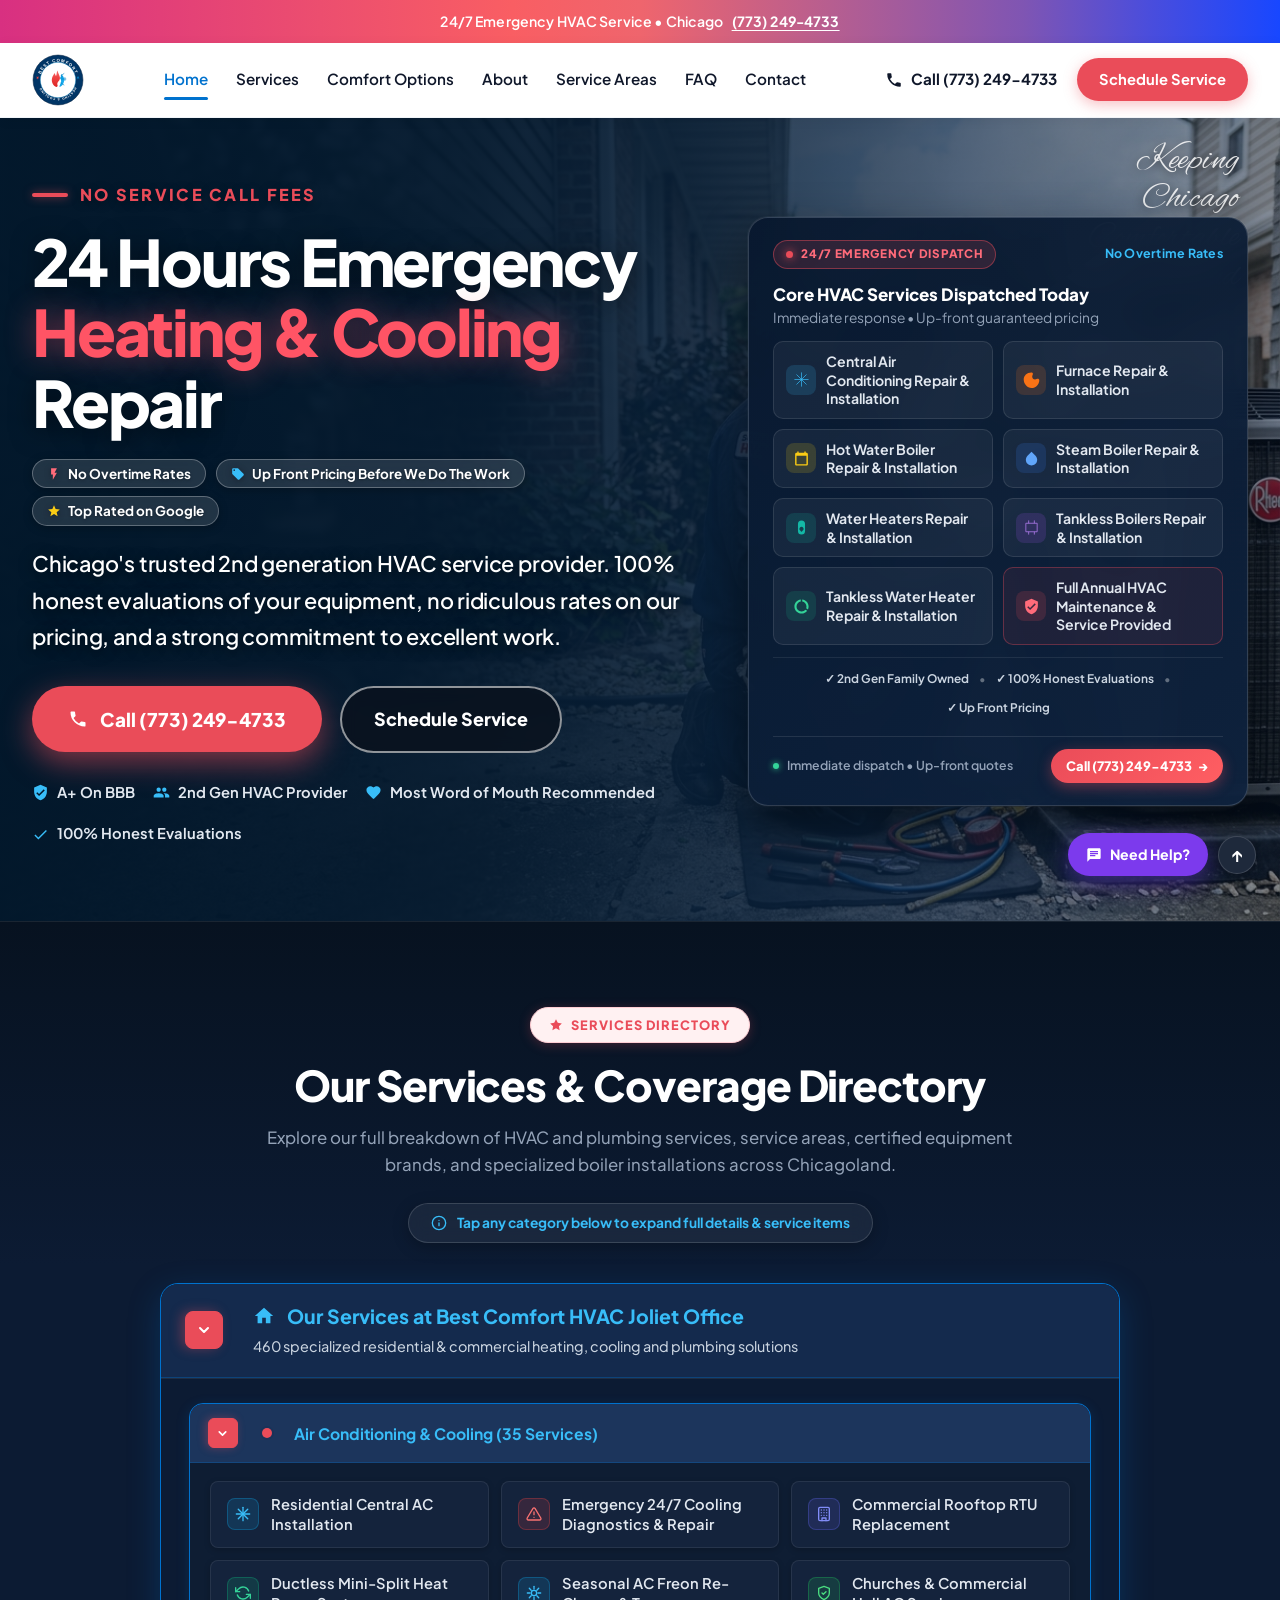
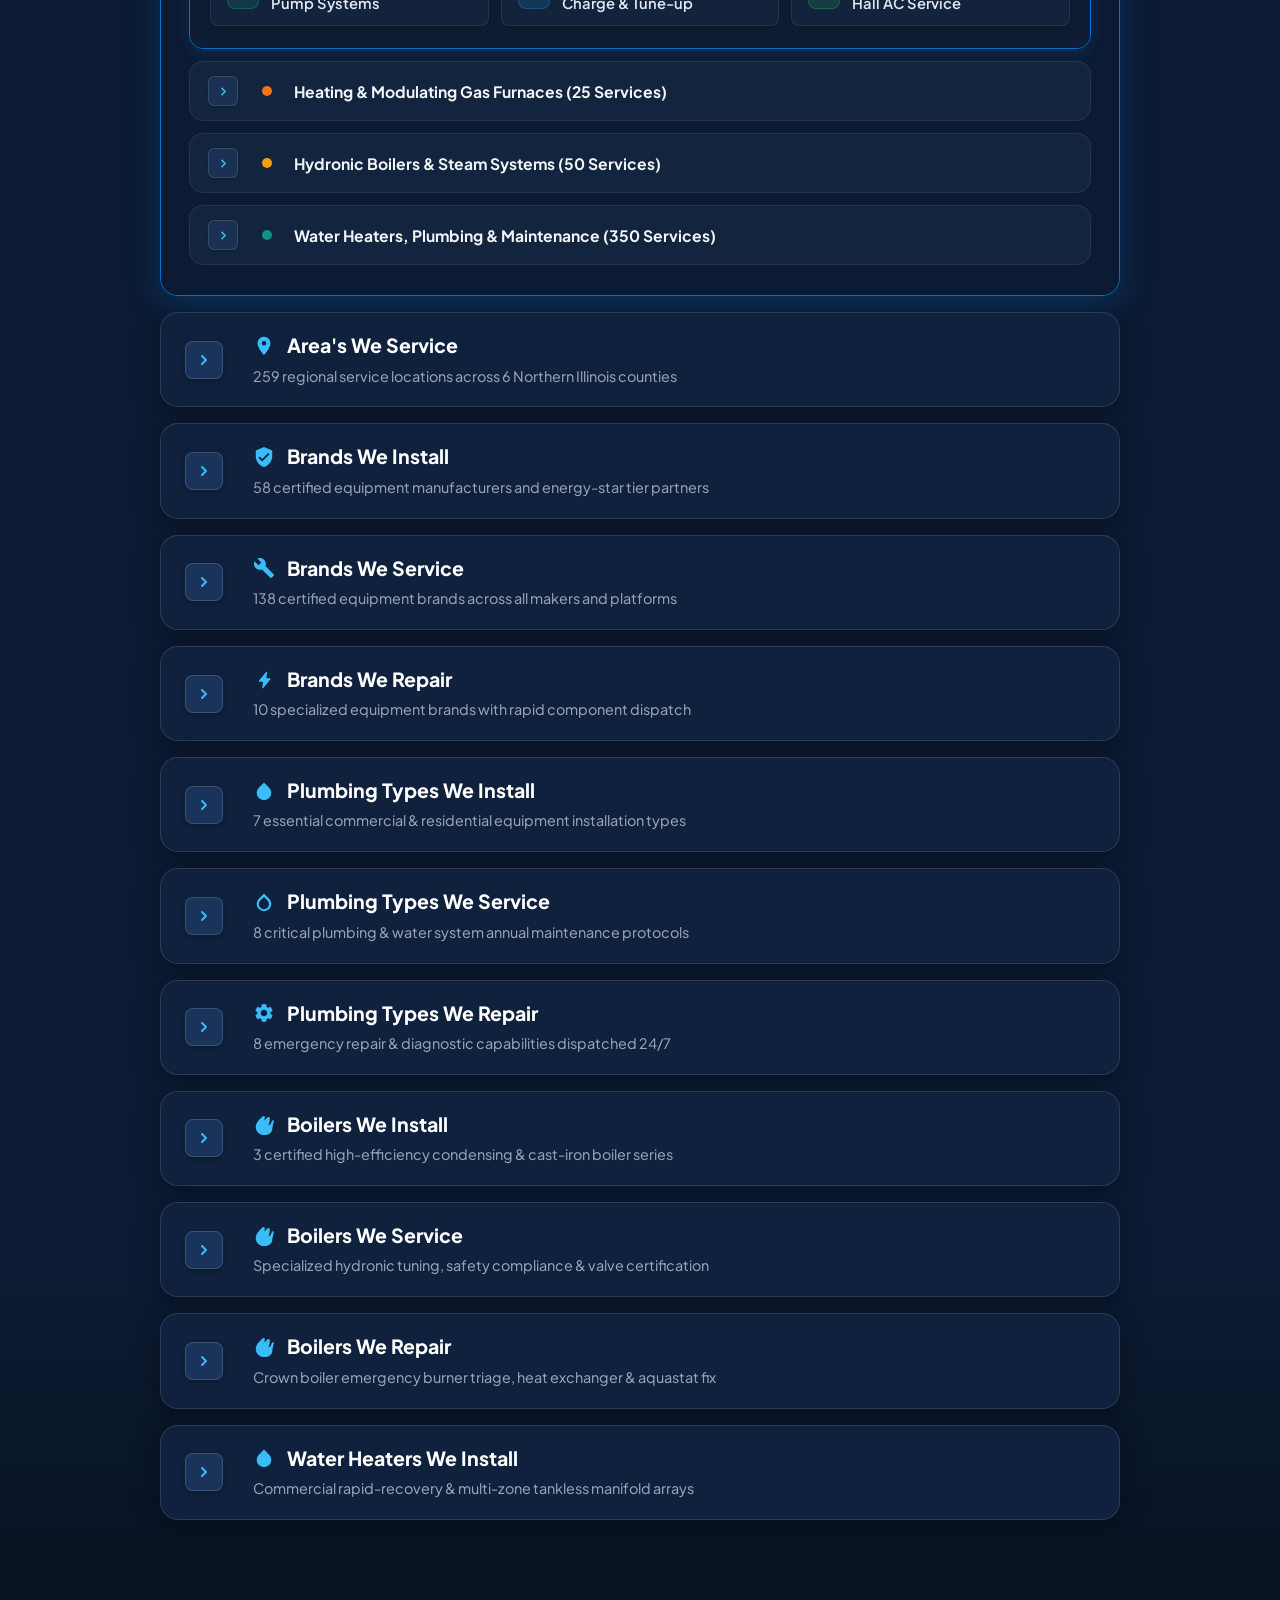
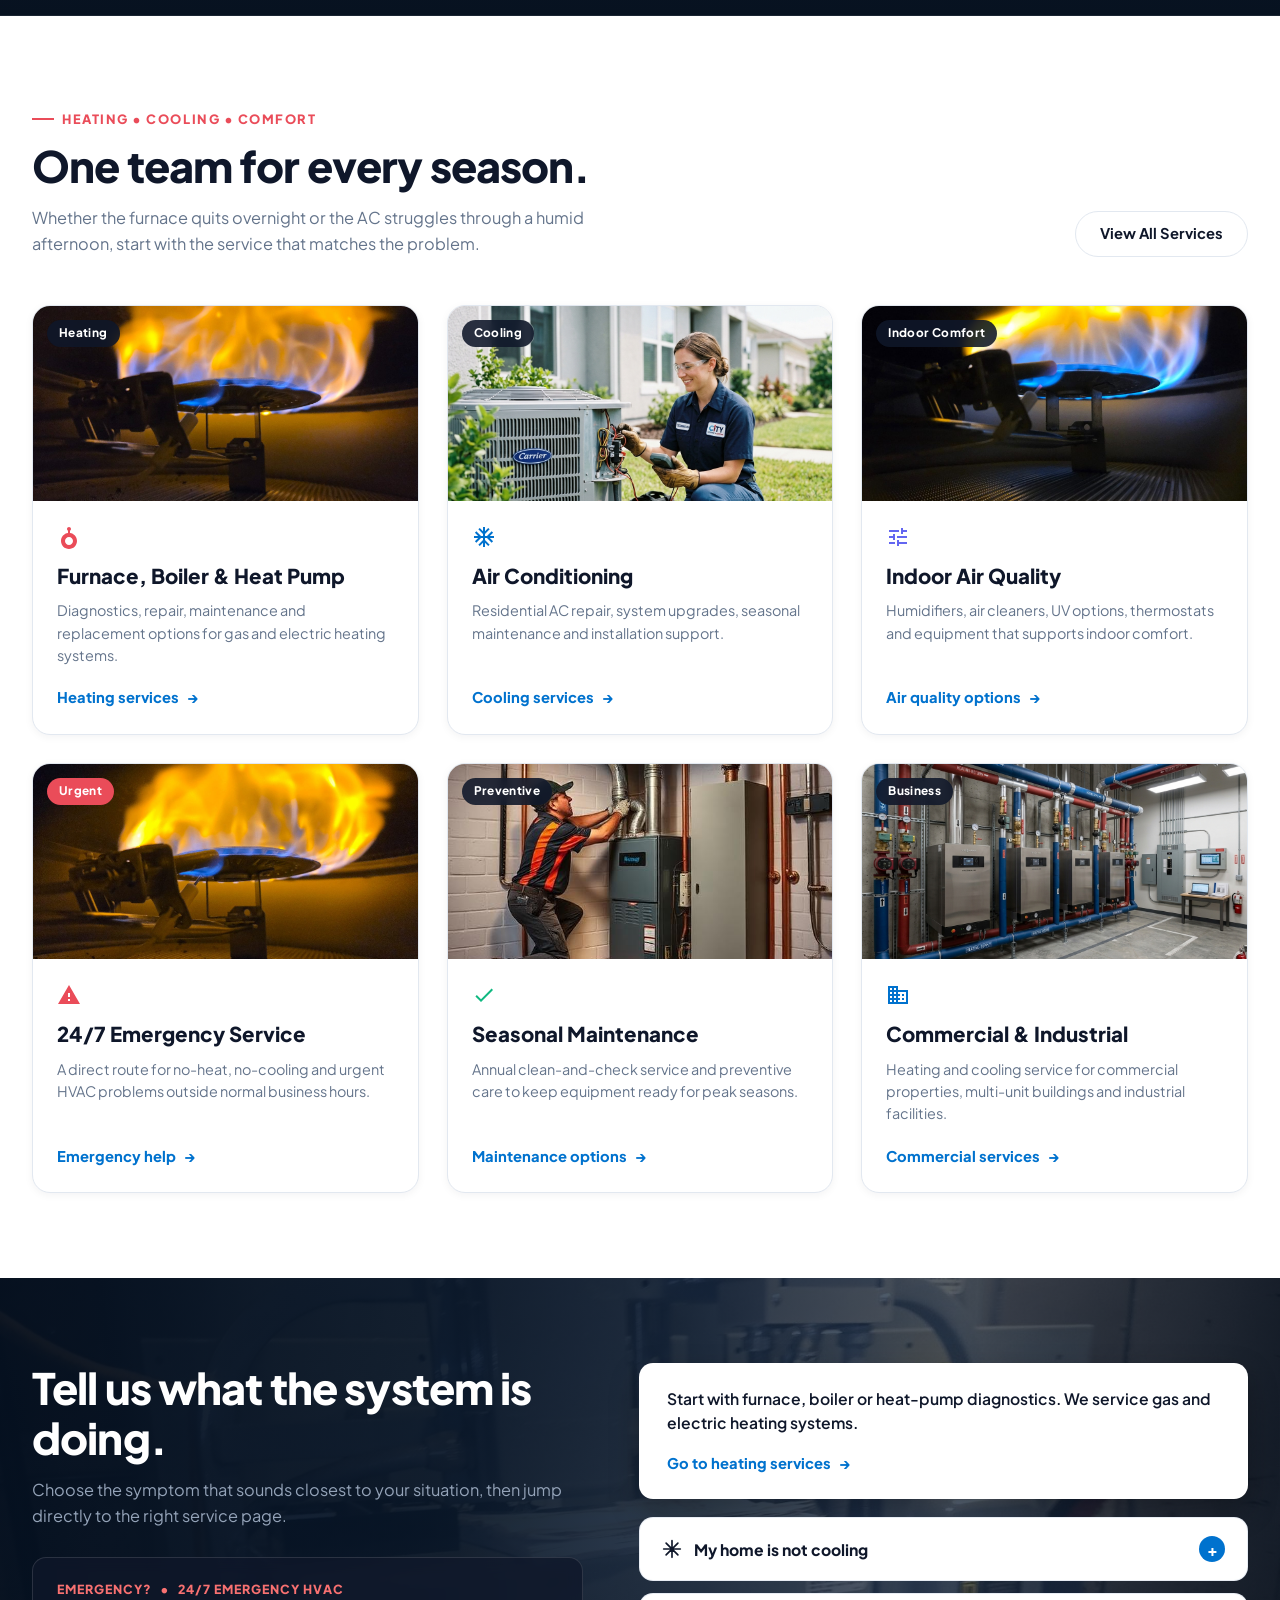
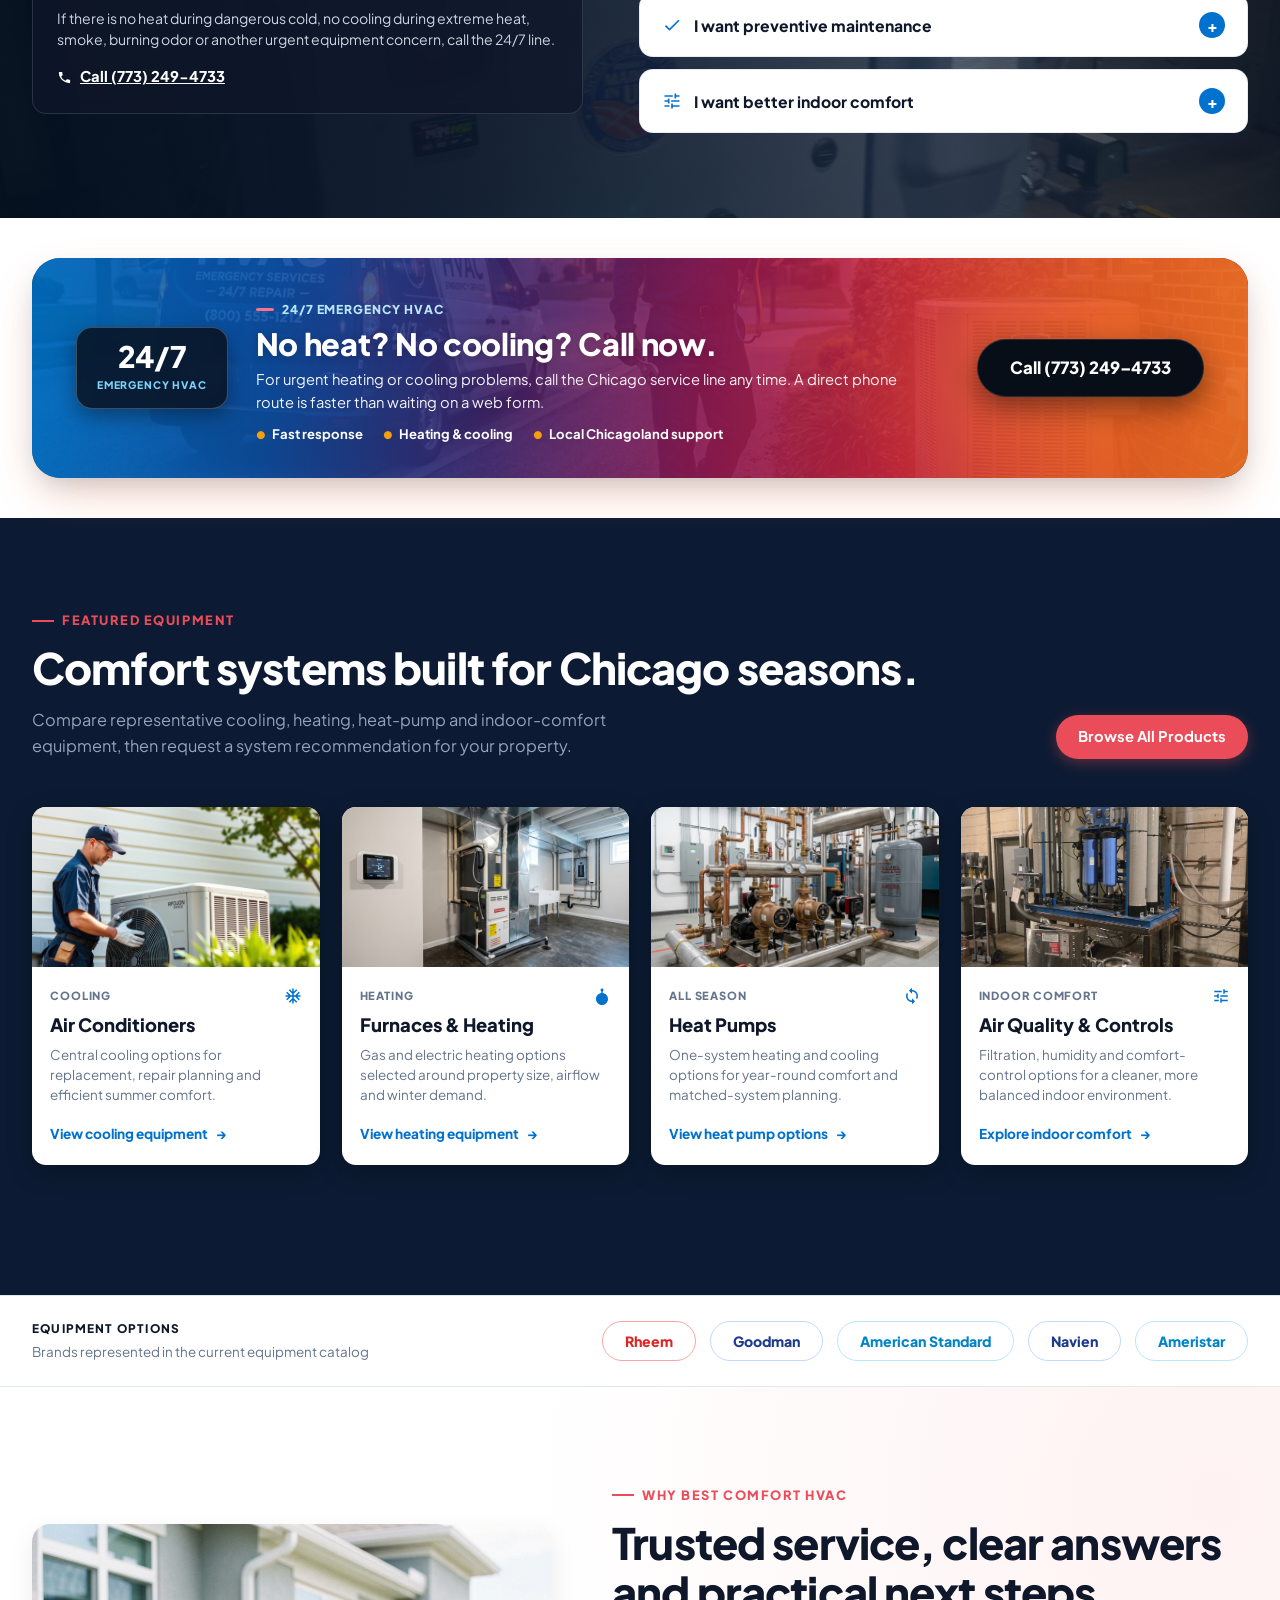
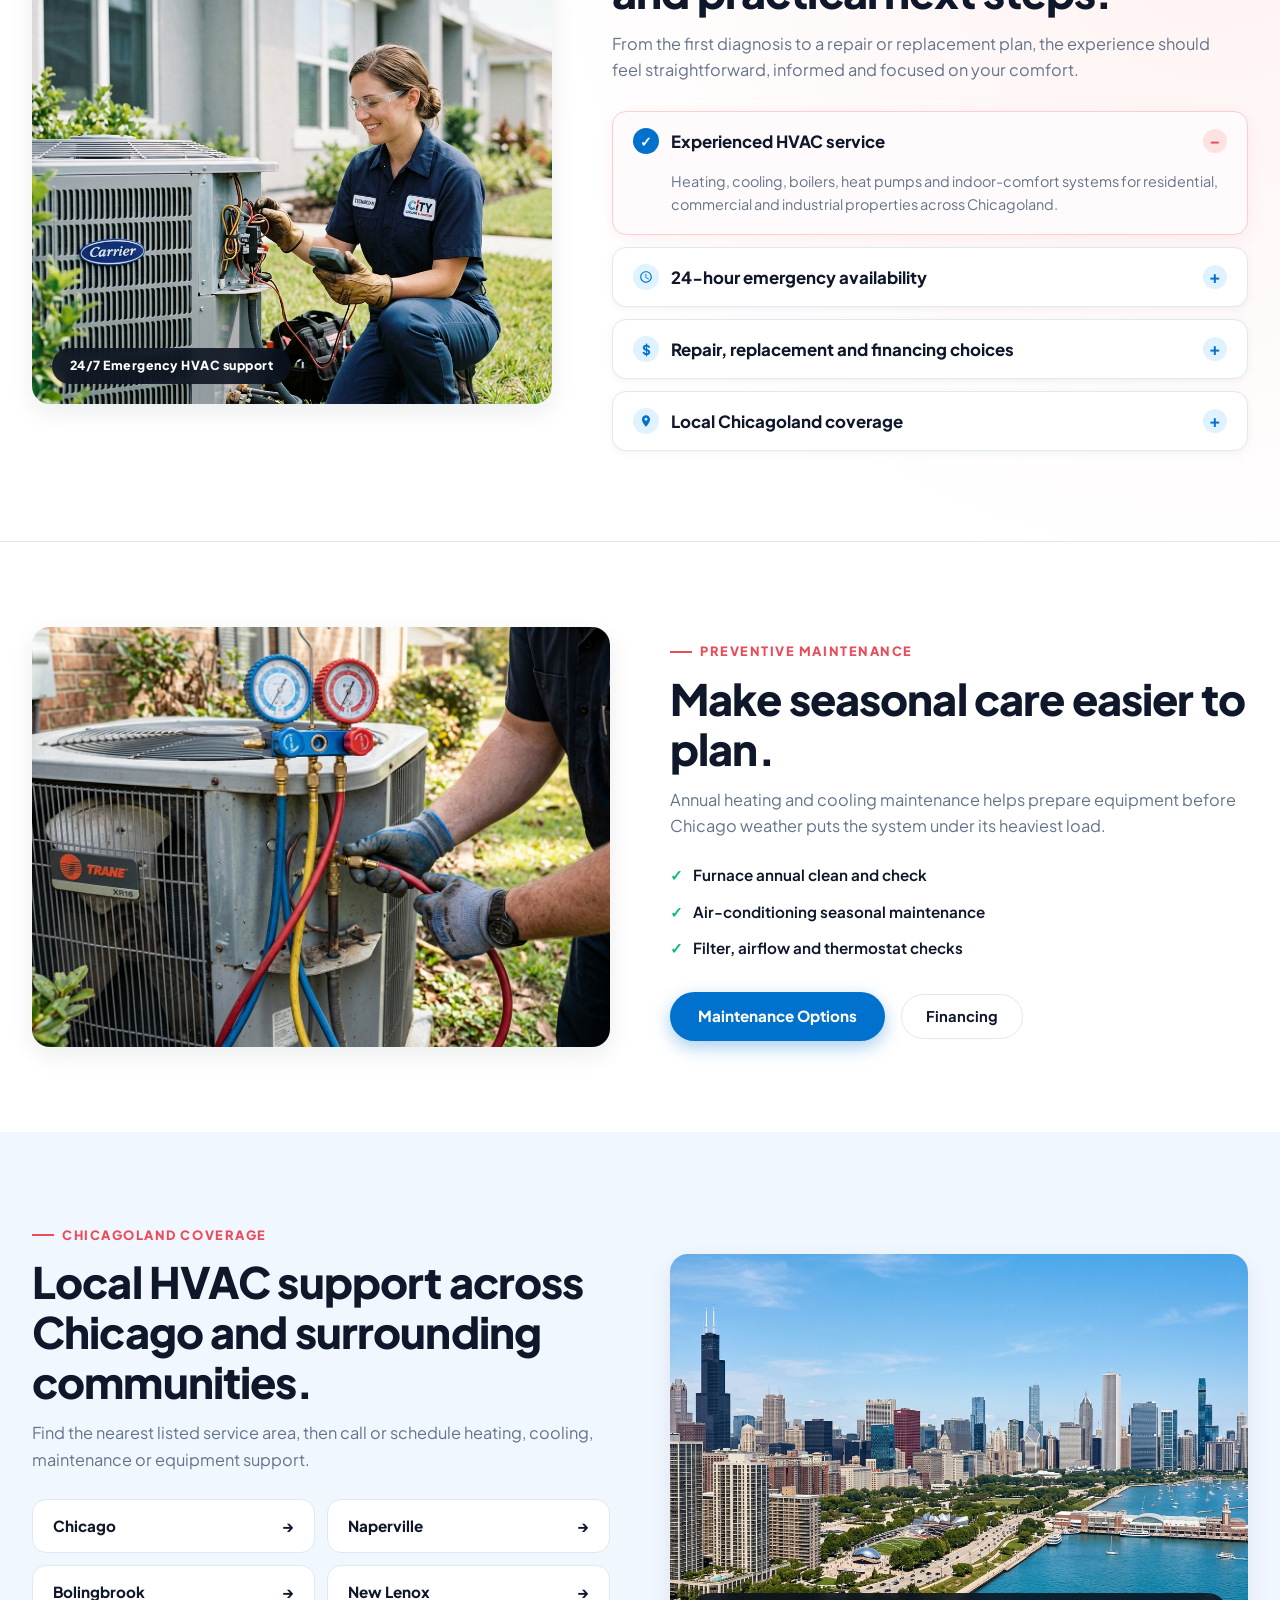
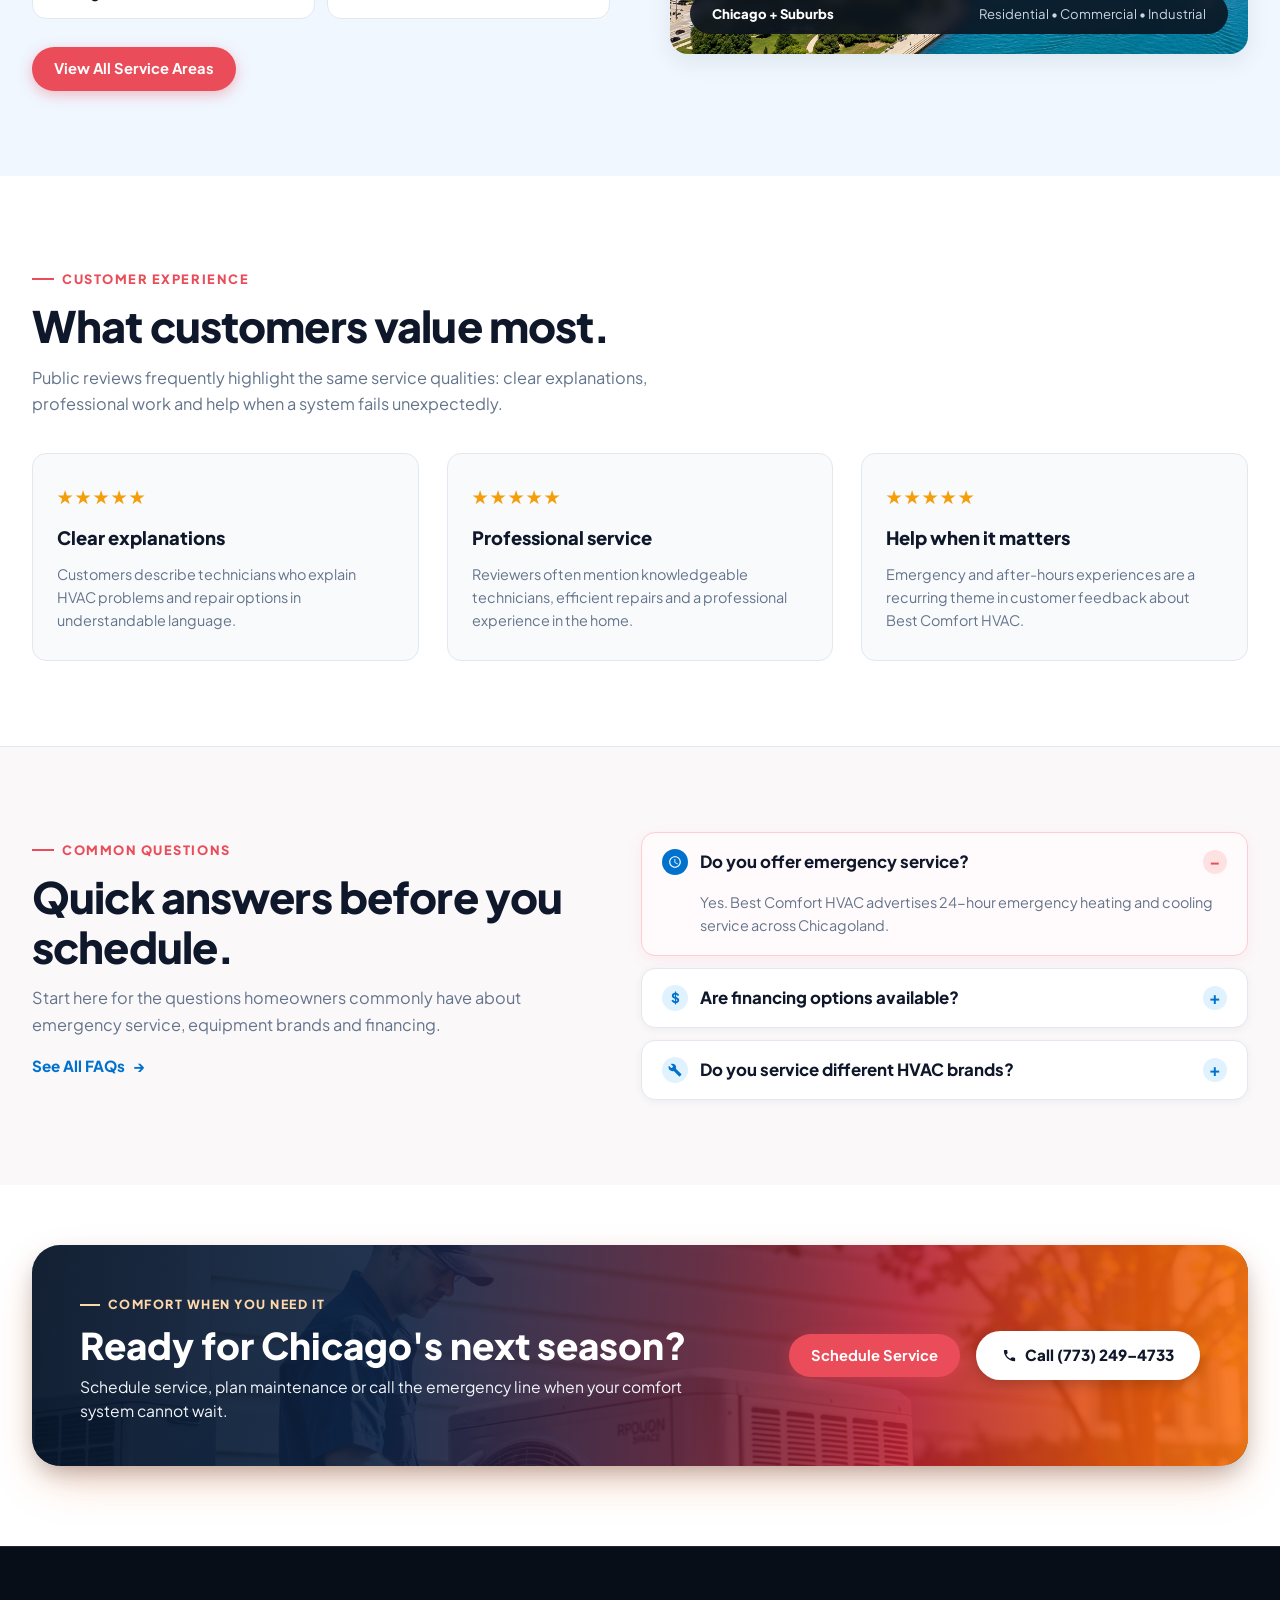
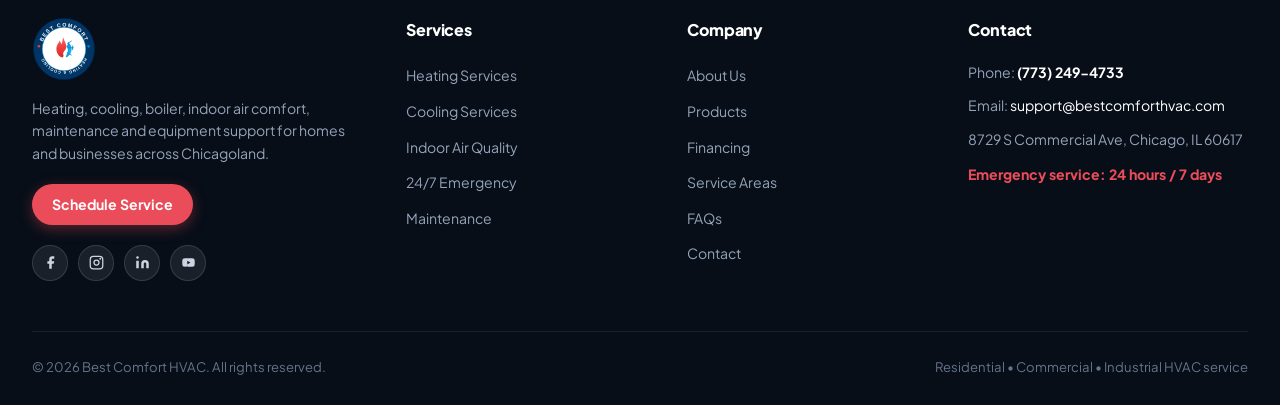
==== commit 3920c9f2: "feat: create homepage styles and update stylesheet reference in index.html" ====
--- a/index.html
+++ b/index.html
@@ -13,7 +13,7 @@
   
   <!-- Stylesheets (Modular Best Comfort Architecture) -->
   <link rel="stylesheet" href="css/style.css?v=10.20">
-  <link rel="stylesheet" href="css/homepage.css?v=10.23">
+  <link rel="stylesheet" href="css/homepage.css?v=10.25">
   <link rel="shortcut icon" href="images/best-comfort-logo.svg" type="image/svg+xml">
 </head>
 <body>
--- a/css/homepage.css
+++ b/css/homepage.css
@@ -850,21 +850,21 @@
 }
 
 /* ──────────────────────────────────────────────────────────────────────────
-   4. SERVICES & COVERAGE DIRECTORY (Soft Contrast Theme with Left Arrows)
-   Tactile chevron toggle buttons on the left, soft contrast palette
+   4. SERVICES & COVERAGE DIRECTORY (PA2: Dark Navy Slate Theme)
+   Tactile chevron toggle buttons on the left, premium deep dark navy background
    ────────────────────────────────────────────────────────────────────────── */
 .bc-directory-section,
 #services-directory {
   padding: 85px 0 95px;
-  background-color: #f1f5f9;
+  background-color: #0c1b33;
   background-image: 
-    linear-gradient(180deg, #e2e8f0 0%, #f1f5f9 12%, #f1f5f9 88%, #e2e8f0 100%),
-    radial-gradient(circle at 10% 20%, rgba(0, 114, 206, 0.03) 0%, transparent 40%),
-    radial-gradient(circle at 90% 80%, rgba(234, 76, 89, 0.03) 0%, transparent 40%);
-  border-top: 1px solid #cbd5e1;
-  border-bottom: 1px solid #cbd5e1;
+    linear-gradient(180deg, #071220 0%, #0c1b33 15%, #0c1b33 85%, #071220 100%),
+    radial-gradient(circle at 10% 20%, rgba(0, 114, 206, 0.12) 0%, transparent 45%),
+    radial-gradient(circle at 90% 80%, rgba(234, 76, 89, 0.10) 0%, transparent 45%);
+  border-top: 1px solid rgba(255, 255, 255, 0.08);
+  border-bottom: 1px solid rgba(255, 255, 255, 0.08);
   position: relative;
-  color: var(--bc-text-body);
+  color: #cbd5e1;
 }
 
 .bc-directory-header {
@@ -887,13 +887,13 @@
   letter-spacing: 0.08em;
   text-transform: uppercase;
   margin-bottom: 16px;
-  box-shadow: 0 2px 8px rgba(234, 76, 89, 0.12);
+  box-shadow: 0 2px 12px rgba(234, 76, 89, 0.25);
 }
 
 .bc-directory-title {
   font-size: clamp(1.9rem, 3.8vw, 2.65rem);
   font-weight: 850;
-  color: var(--bc-navy-dark);
+  color: #ffffff;
   line-height: 1.22;
   letter-spacing: -0.025em;
   margin: 0 0 14px;
@@ -901,9 +901,10 @@
 
 .bc-directory-desc {
   font-size: 1.05rem;
-  color: var(--bc-text-muted);
+  color: #94a3b8;
   line-height: 1.6;
   margin: 0 0 20px;
+  font-weight: 450;
 }
 
 .bc-directory-hint-bar {
@@ -912,20 +913,21 @@
   justify-content: center;
   gap: 10px;
   padding: 8px 22px;
-  background: var(--bc-white);
-  border: 1px solid #cbd5e1;
+  background: rgba(255, 255, 255, 0.06);
+  border: 1px solid rgba(255, 255, 255, 0.14);
   border-radius: var(--bc-radius-pill);
   font-size: 0.86rem;
   font-weight: 700;
-  color: var(--bc-blue);
-  box-shadow: var(--bc-shadow-sm);
+  color: #38bdf8;
+  box-shadow: 0 4px 16px rgba(0, 0, 0, 0.25);
   margin-top: 4px;
+  backdrop-filter: blur(8px);
 }
 
 .bc-directory-hint-bar svg {
   width: 16px;
   height: 16px;
-  color: var(--bc-blue);
+  color: #38bdf8;
   flex-shrink: 0;
 }
 
@@ -945,27 +947,27 @@
   width: 100%;
 }
 
-/* Master Accordion Card (Soft Slate Contrast Surface) */
+/* Master Accordion Card (PA2: Sleek Dark Navy Card Pop-Out) */
 #servicesDirectoryAccordion > .accordion-item {
-  background: var(--bc-white);
-  border: 1px solid #cbd5e1 !important;
+  background: #0f213d;
+  border: 1px solid rgba(255, 255, 255, 0.12) !important;
   border-radius: var(--bc-radius-lg) !important;
   margin: 0 !important;
   overflow: hidden;
-  box-shadow: 0 2px 8px rgba(15, 23, 42, 0.04) !important;
+  box-shadow: 0 6px 24px rgba(0, 0, 0, 0.35) !important;
   transition: all 0.28s cubic-bezier(0.16, 1, 0.3, 1);
 }
 
 #servicesDirectoryAccordion > .accordion-item:hover {
-  border-color: #94a3b8 !important;
-  box-shadow: 0 4px 16px rgba(15, 23, 42, 0.08) !important;
+  border-color: rgba(0, 114, 206, 0.6) !important;
+  box-shadow: 0 8px 30px rgba(0, 0, 0, 0.5) !important;
 }
 
 /* Active / Expanded Accordion State */
 #servicesDirectoryAccordion > .accordion-item:has(> .accordion-header > .accordion-button:not(.collapsed)),
 #servicesDirectoryAccordion > .accordion-item.active {
   border-color: var(--bc-blue) !important;
-  box-shadow: 0 8px 24px rgba(0, 114, 206, 0.10) !important;
+  box-shadow: 0 10px 32px rgba(0, 114, 206, 0.25) !important;
 }
 
 .accordion-header {
@@ -981,27 +983,27 @@
   align-items: center;
   justify-content: flex-start;
   gap: 16px;
-  background: var(--bc-white);
+  background: #0f213d;
   border: none;
   cursor: pointer;
   text-align: left;
-  color: var(--bc-navy-dark);
+  color: #ffffff;
   transition: all 0.25s ease;
   border-radius: var(--bc-radius-lg);
 }
 
 #servicesDirectoryAccordion > .accordion-item > .accordion-header > .accordion-button:hover {
-  background: #f8fafc;
+  background: #142847;
 }
 
 #servicesDirectoryAccordion > .accordion-item > .accordion-header > .accordion-button:focus {
   outline: none;
-  box-shadow: 0 0 0 3px rgba(0, 114, 206, 0.18);
+  box-shadow: 0 0 0 3px rgba(0, 114, 206, 0.3);
 }
 
 #servicesDirectoryAccordion > .accordion-item > .accordion-header > .accordion-button:not(.collapsed) {
-  background: #f0f7ff;
-  border-bottom: 1px solid #bae6fd;
+  background: #142a4d;
+  border-bottom: 1px solid rgba(0, 114, 206, 0.35);
   border-bottom-left-radius: 0 !important;
   border-bottom-right-radius: 0 !important;
   box-shadow: none;
@@ -1016,10 +1018,10 @@
   height: 38px;
   min-width: 38px;
   border-radius: 8px;
-  background-color: #ffffff;
-  border: 1.5px solid #cbd5e1;
-  box-shadow: 0 2px 4px rgba(15, 23, 42, 0.06);
-  background-image: url("data:image/svg+xml,%3Csvg xmlns='http://www.w3.org/2000/svg' viewBox='0 0 24 24' fill='none' stroke='%230072ce' stroke-width='3' stroke-linecap='round' stroke-linejoin='round'%3E%3Cpolyline points='9 18 15 12 9 6'%3E%3C/polyline%3E%3C/svg%3E") !important;
+  background-color: #19335a;
+  border: 1.5px solid rgba(255, 255, 255, 0.15);
+  box-shadow: 0 2px 6px rgba(0, 0, 0, 0.25);
+  background-image: url("data:image/svg+xml,%3Csvg xmlns='http://www.w3.org/2000/svg' viewBox='0 0 24 24' fill='none' stroke='%2338bdf8' stroke-width='3' stroke-linecap='round' stroke-linejoin='round'%3E%3Cpolyline points='9 18 15 12 9 6'%3E%3C/polyline%3E%3C/svg%3E") !important;
   background-repeat: no-repeat !important;
   background-position: center !important;
   background-size: 16px 16px !important;
@@ -1033,9 +1035,9 @@
 }
 
 #servicesDirectoryAccordion > .accordion-item > .accordion-header > .accordion-button:hover::after {
-  border-color: var(--bc-blue);
-  background-color: #e0f2fe;
-  box-shadow: 0 2px 8px rgba(0, 114, 206, 0.15);
+  border-color: #38bdf8;
+  background-color: #214373;
+  box-shadow: 0 2px 10px rgba(0, 114, 206, 0.3);
 }
 
 #servicesDirectoryAccordion > .accordion-item > .accordion-header > .accordion-button:not(.collapsed)::after {
@@ -1061,8 +1063,8 @@
 
 #servicesDirectoryAccordion > .accordion-item > .accordion-collapse > .accordion-body {
   padding: 24px 28px 30px 28px;
-  background: var(--bc-white);
-  border-top: 1px solid #e2e8f0;
+  background: #0c1b33;
+  border-top: 1px solid rgba(255, 255, 255, 0.08);
 }
 
 /* Accordion Header Title & Subtitle Layout */
@@ -1079,7 +1081,7 @@
 .bs-acc-title {
   font-size: 1.22rem;
   font-weight: 750;
-  color: var(--bc-navy-dark);
+  color: #ffffff;
   line-height: 1.3;
   display: flex;
   align-items: center;
@@ -1088,13 +1090,13 @@
 }
 
 .accordion-button:not(.collapsed) .bs-acc-title {
-  color: var(--bc-blue-hover);
+  color: #38bdf8;
 }
 
 .bs-acc-title svg {
   width: 22px;
   height: 22px;
-  color: var(--bc-blue);
+  color: #38bdf8;
   flex-shrink: 0;
   transition: transform 0.25s ease;
 }
@@ -1104,12 +1106,12 @@
 }
 
 .accordion-button:not(.collapsed) .bs-acc-title svg {
-  color: var(--bc-blue);
+  color: #38bdf8;
 }
 
 .bs-acc-badge {
   font-size: 0.90rem;
-  color: var(--bc-text-muted);
+  color: #94a3b8;
   margin-top: 2px;
   line-height: 1.45;
   font-weight: 450;
@@ -1120,7 +1122,7 @@
 }
 
 .accordion-button:not(.collapsed) .bs-acc-badge {
-  color: var(--bc-text-body);
+  color: #cbd5e1;
 }
 
 /* -------------------------------------------------------------
@@ -1135,8 +1137,8 @@
 }
 
 .bs-nested-accordion .accordion-item {
-  background: #f8fafc;
-  border: 1px solid #cbd5e1 !important;
+  background: #13243f;
+  border: 1px solid rgba(255, 255, 255, 0.08) !important;
   border-radius: var(--bc-radius-md) !important;
   overflow: hidden;
   box-shadow: none !important;
@@ -1144,16 +1146,16 @@
 }
 
 .bs-nested-accordion .accordion-item:hover {
-  border-color: #94a3b8 !important;
-  background: var(--bc-white);
-  box-shadow: var(--bc-shadow-sm) !important;
+  border-color: rgba(0, 114, 206, 0.5) !important;
+  background: #172c4c;
+  box-shadow: 0 4px 12px rgba(0, 0, 0, 0.25) !important;
 }
 
 .bs-nested-accordion .accordion-item:has(> .accordion-header > .accordion-button:not(.collapsed)),
 .bs-nested-accordion .accordion-item.active {
-  background: var(--bc-white);
+  background: #172c4c;
   border-color: var(--bc-blue) !important;
-  box-shadow: var(--bc-shadow-sm) !important;
+  box-shadow: 0 4px 14px rgba(0, 114, 206, 0.2) !important;
 }
 
 .bs-nested-accordion .accordion-button {
@@ -1162,7 +1164,7 @@
   background: transparent;
   border: none;
   border-radius: var(--bc-radius-md) !important;
-  color: var(--bc-text-dark);
+  color: #e2e8f0;
   font-weight: 700;
   font-size: 0.98rem;
   display: flex;
@@ -1173,14 +1175,14 @@
 }
 
 .bs-nested-accordion .accordion-button:hover {
-  background: #f0f7ff;
-  color: var(--bc-blue);
+  background: #1c355c;
+  color: #38bdf8;
 }
 
 .bs-nested-accordion .accordion-button:not(.collapsed) {
-  background: #f0f7ff;
-  color: var(--bc-blue);
-  border-bottom: 1px solid #bae6fd;
+  background: #1c355c;
+  color: #38bdf8;
+  border-bottom: 1px solid rgba(0, 114, 206, 0.3);
   border-bottom-left-radius: 0 !important;
   border-bottom-right-radius: 0 !important;
   box-shadow: none;
@@ -1195,10 +1197,10 @@
   height: 30px;
   min-width: 30px;
   border-radius: 6px;
-  background-color: #ffffff;
-  border: 1.5px solid #cbd5e1;
-  box-shadow: 0 1px 3px rgba(15, 23, 42, 0.05);
-  background-image: url("data:image/svg+xml,%3Csvg xmlns='http://www.w3.org/2000/svg' viewBox='0 0 24 24' fill='none' stroke='%230072ce' stroke-width='3' stroke-linecap='round' stroke-linejoin='round'%3E%3Cpolyline points='9 18 15 12 9 6'%3E%3C/polyline%3E%3C/svg%3E") !important;
+  background-color: #1a3154;
+  border: 1.5px solid rgba(255, 255, 255, 0.12);
+  box-shadow: 0 1px 3px rgba(0, 0, 0, 0.2);
+  background-image: url("data:image/svg+xml,%3Csvg xmlns='http://www.w3.org/2000/svg' viewBox='0 0 24 24' fill='none' stroke='%2338bdf8' stroke-width='3' stroke-linecap='round' stroke-linejoin='round'%3E%3Cpolyline points='9 18 15 12 9 6'%3E%3C/polyline%3E%3C/svg%3E") !important;
   background-repeat: no-repeat !important;
   background-position: center !important;
   background-size: 13px 13px !important;
@@ -1212,8 +1214,8 @@
 }
 
 .bs-nested-accordion .accordion-button:hover::after {
-  border-color: var(--bc-blue);
-  background-color: #e0f2fe;
+  border-color: #38bdf8;
+  background-color: #244270;
 }
 
 .bs-nested-accordion .accordion-button:not(.collapsed)::after {
@@ -1226,7 +1228,7 @@
 
 .bs-nested-accordion .accordion-body {
   padding: 18px 20px 22px;
-  background: var(--bc-white);
+  background: #0e1d33;
 }
 
 /* -------------------------------------------------------------
@@ -1241,8 +1243,8 @@
 }
 
 .bs-child-accordion .accordion-item {
-  background: #ffffff;
-  border: 1px solid #e2e8f0 !important;
+  background: #14243d;
+  border: 1px solid rgba(255, 255, 255, 0.07) !important;
   border-radius: 10px !important;
   overflow: hidden;
   box-shadow: none !important;
@@ -1250,21 +1252,21 @@
 }
 
 .bs-child-accordion .accordion-item:hover {
-  border-color: #cbd5e1 !important;
+  border-color: rgba(0, 114, 206, 0.4) !important;
 }
 
 .bs-child-accordion .accordion-item:has(> .accordion-header > .accordion-button:not(.collapsed)) {
-  border-color: var(--bc-blue-border) !important;
-  box-shadow: 0 2px 8px rgba(0, 114, 206, 0.08) !important;
+  border-color: rgba(0, 114, 206, 0.6) !important;
+  box-shadow: 0 2px 10px rgba(0, 114, 206, 0.15) !important;
 }
 
 .bs-child-accordion .accordion-button {
   width: 100%;
   padding: 12px 14px;
-  background: #f8fafc;
+  background: #182b47;
   border: none;
   border-radius: 10px !important;
-  color: var(--bc-text-dark);
+  color: #e2e8f0;
   font-weight: 650;
   font-size: 0.93rem;
   display: flex;
@@ -1276,14 +1278,14 @@
 }
 
 .bs-child-accordion .accordion-button:hover {
-  background: #f1f5f9;
-  color: var(--bc-blue);
+  background: #1f375a;
+  color: #38bdf8;
 }
 
 .bs-child-accordion .accordion-button:not(.collapsed) {
-  background: #f0f7ff;
-  color: var(--bc-blue);
-  border-bottom: 1px solid #bae6fd;
+  background: #1f375a;
+  color: #38bdf8;
+  border-bottom: 1px solid rgba(0, 114, 206, 0.3);
   border-bottom-left-radius: 0 !important;
   border-bottom-right-radius: 0 !important;
 }
@@ -1296,9 +1298,9 @@
   height: 24px;
   min-width: 24px;
   border-radius: 5px;
-  background-color: #ffffff;
-  border: 1px solid #cbd5e1;
-  background-image: url("data:image/svg+xml,%3Csvg xmlns='http://www.w3.org/2000/svg' viewBox='0 0 24 24' fill='none' stroke='%230072ce' stroke-width='3' stroke-linecap='round' stroke-linejoin='round'%3E%3Cpolyline points='9 18 15 12 9 6'%3E%3C/polyline%3E%3C/svg%3E") !important;
+  background-color: #1a3154;
+  border: 1px solid rgba(255, 255, 255, 0.12);
+  background-image: url("data:image/svg+xml,%3Csvg xmlns='http://www.w3.org/2000/svg' viewBox='0 0 24 24' fill='none' stroke='%2338bdf8' stroke-width='3' stroke-linecap='round' stroke-linejoin='round'%3E%3Cpolyline points='9 18 15 12 9 6'%3E%3C/polyline%3E%3C/svg%3E") !important;
   background-repeat: no-repeat !important;
   background-position: center !important;
   background-size: 11px 11px !important;
@@ -1320,7 +1322,7 @@
 
 .bs-child-accordion .accordion-body {
   padding: 12px 14px 16px;
-  background: #ffffff;
+  background: #101f35;
 }
 
 .bs-child-title {
@@ -1352,15 +1354,15 @@
 .bs-sub-title {
   font-weight: 700;
   font-size: 0.98rem;
-  color: var(--bc-text-dark);
+  color: #f1f5f9;
 }
 
 .accordion-button:not(.collapsed) .bs-sub-title {
-  color: var(--bc-blue);
+  color: #38bdf8;
 }
 
 /* -------------------------------------------------------------
-   LEVEL 3 ITEMS GRID (Light Clean Service Chips)
+   LEVEL 3 ITEMS GRID (PA2: High Contrast Service Chips)
    ------------------------------------------------------------- */
 .bs-items-grid {
   display: grid;
@@ -1376,21 +1378,21 @@
   align-items: center;
   gap: 12px;
   padding: 12px 16px;
-  background: var(--bc-white);
-  border: 1px solid var(--bc-border);
+  background: #14233c;
+  border: 1px solid rgba(255, 255, 255, 0.08);
   border-radius: var(--bc-radius-sm);
   font-size: 0.92rem;
   font-weight: 600;
-  color: var(--bc-text-dark);
-  box-shadow: var(--bc-shadow-sm);
+  color: #e2e8f0;
+  box-shadow: 0 2px 6px rgba(0, 0, 0, 0.2);
   transition: all 0.22s cubic-bezier(0.16, 1, 0.3, 1);
 }
 
 .bs-tree-item:hover {
-  background: var(--bc-bg-ice);
+  background: #1c3356;
   border-color: var(--bc-blue);
-  color: var(--bc-blue);
-  box-shadow: var(--bc-shadow-md);
+  color: #ffffff;
+  box-shadow: 0 4px 16px rgba(0, 114, 206, 0.25);
   transform: translateY(-2px);
 }
 
@@ -1421,18 +1423,18 @@
   height: 16px;
 }
 
-.bs-tree-icon.icon-red { background: #fee2e2; color: #dc2626; border-color: #fecaca; }
-.bs-tree-icon.icon-blue { background: #e0f2fe; color: #0284c7; border-color: #bae6fd; }
-.bs-tree-icon.icon-sky { background: #e0f2fe; color: #0284c7; border-color: #bae6fd; }
-.bs-tree-icon.icon-indigo { background: #e0e7ff; color: #4f46e5; border-color: #c7d2fe; }
-.bs-tree-icon.icon-purple { background: #f3e8ff; color: #9333ea; border-color: #e9d5ff; }
-.bs-tree-icon.icon-green { background: #dcfce7; color: #16a34a; border-color: #bbf7d0; }
-.bs-tree-icon.icon-emerald { background: #d1fae5; color: #059669; border-color: #a7f3d0; }
-.bs-tree-icon.icon-teal { background: #ccfbf1; color: #0d9488; border-color: #99f6e4; }
-.bs-tree-icon.icon-cyan { background: #cffafe; color: #0891b2; border-color: #a5f3fc; }
-.bs-tree-icon.icon-orange { background: #ffedd5; color: #ea580c; border-color: #fed7aa; }
-.bs-tree-icon.icon-amber { background: #fef3c7; color: #d97706; border-color: #fde68a; }
-.bs-tree-icon.icon-rose { background: #ffe4e6; color: #e11d48; border-color: #fecdd3; }
+.bs-tree-icon.icon-red { background: rgba(239, 68, 68, 0.15); color: #f87171; border-color: rgba(239, 68, 68, 0.3); }
+.bs-tree-icon.icon-blue { background: rgba(14, 165, 233, 0.15); color: #38bdf8; border-color: rgba(14, 165, 233, 0.3); }
+.bs-tree-icon.icon-sky { background: rgba(14, 165, 233, 0.15); color: #38bdf8; border-color: rgba(14, 165, 233, 0.3); }
+.bs-tree-icon.icon-indigo { background: rgba(99, 102, 241, 0.15); color: #818cf8; border-color: rgba(99, 102, 241, 0.3); }
+.bs-tree-icon.icon-purple { background: rgba(168, 85, 247, 0.15); color: #c084fc; border-color: rgba(168, 85, 247, 0.3); }
+.bs-tree-icon.icon-green { background: rgba(34, 197, 94, 0.15); color: #4ade80; border-color: rgba(34, 197, 94, 0.3); }
+.bs-tree-icon.icon-emerald { background: rgba(16, 185, 129, 0.15); color: #34d399; border-color: rgba(16, 185, 129, 0.3); }
+.bs-tree-icon.icon-teal { background: rgba(20, 184, 166, 0.15); color: #2dd4bf; border-color: rgba(20, 184, 166, 0.3); }
+.bs-tree-icon.icon-cyan { background: rgba(6, 182, 212, 0.15); color: #22d3ee; border-color: rgba(6, 182, 212, 0.3); }
+.bs-tree-icon.icon-orange { background: rgba(249, 115, 22, 0.15); color: #fb923c; border-color: rgba(249, 115, 22, 0.3); }
+.bs-tree-icon.icon-amber { background: rgba(245, 158, 11, 0.15); color: #fbbf24; border-color: rgba(245, 158, 11, 0.3); }
+.bs-tree-icon.icon-rose { background: rgba(244, 63, 94, 0.15); color: #fb7185; border-color: rgba(244, 63, 94, 0.3); }
 
 .bs-tree-text {
   flex: 1;
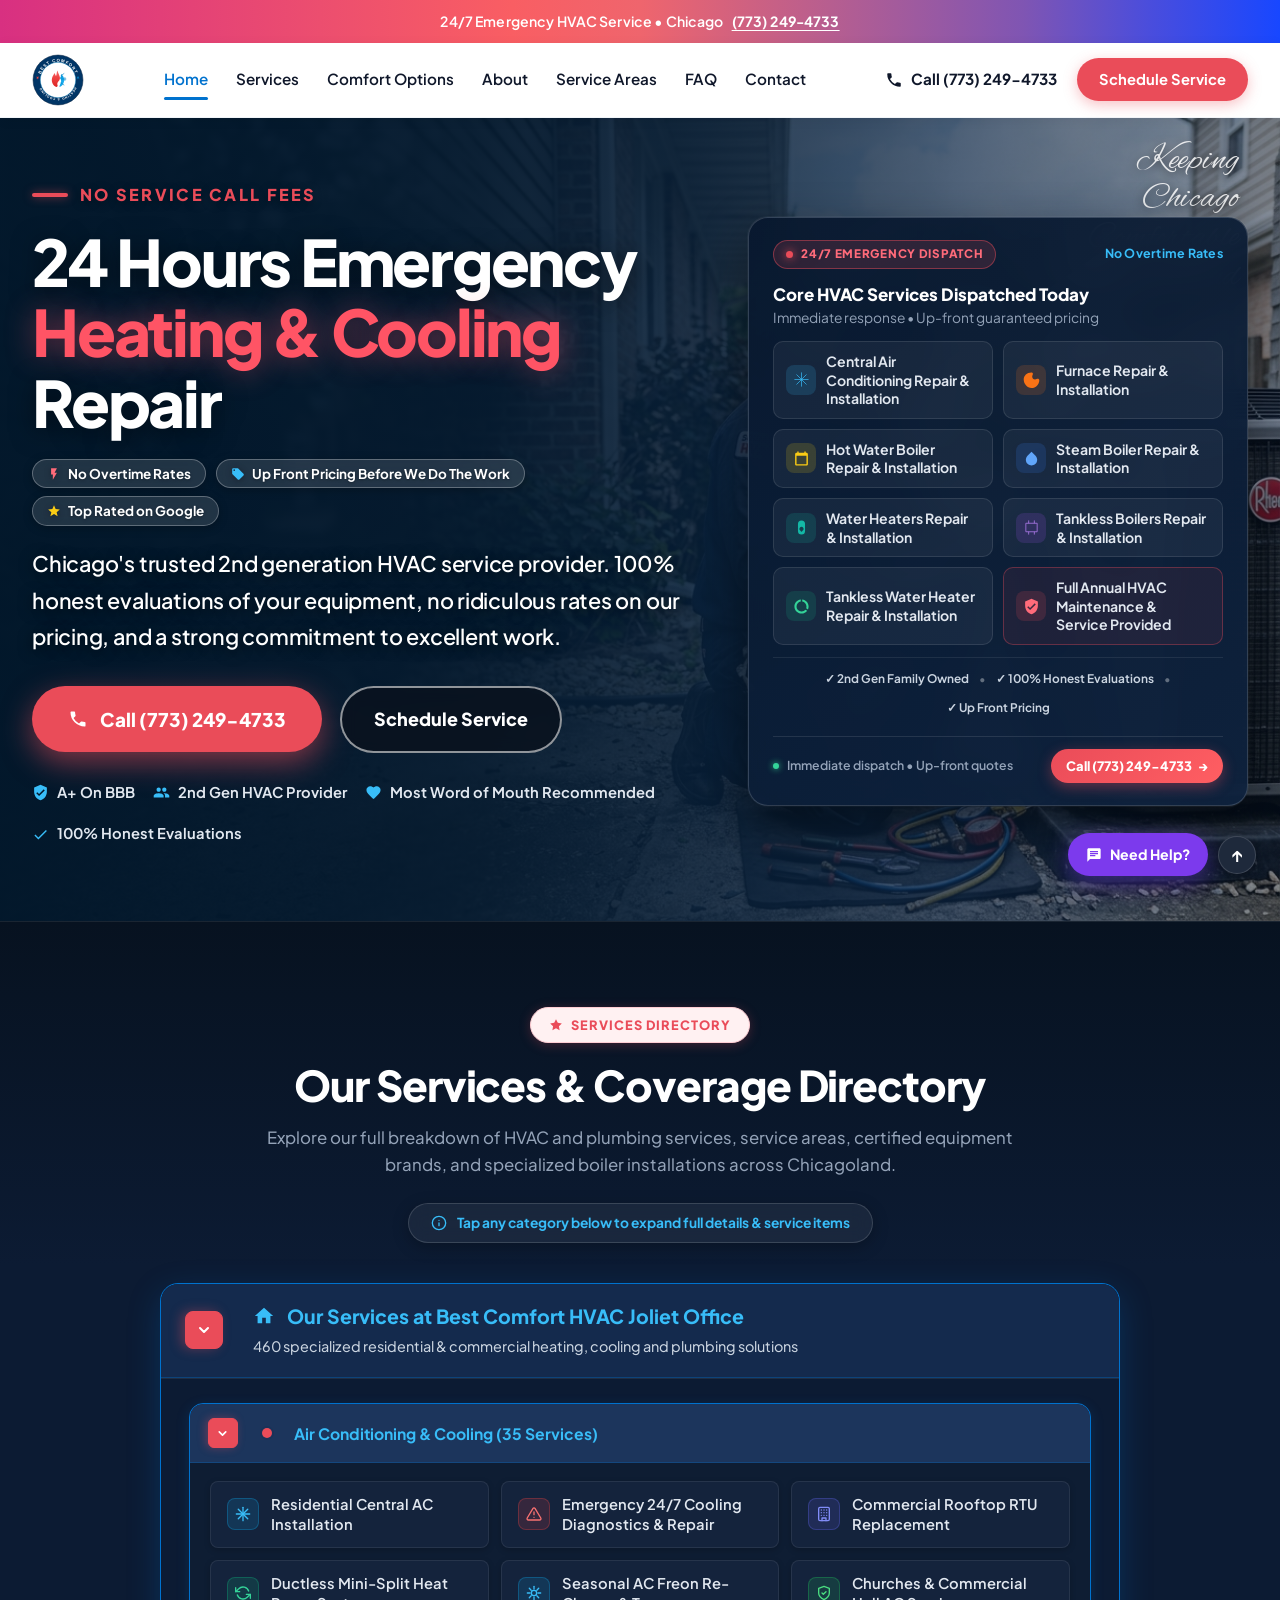
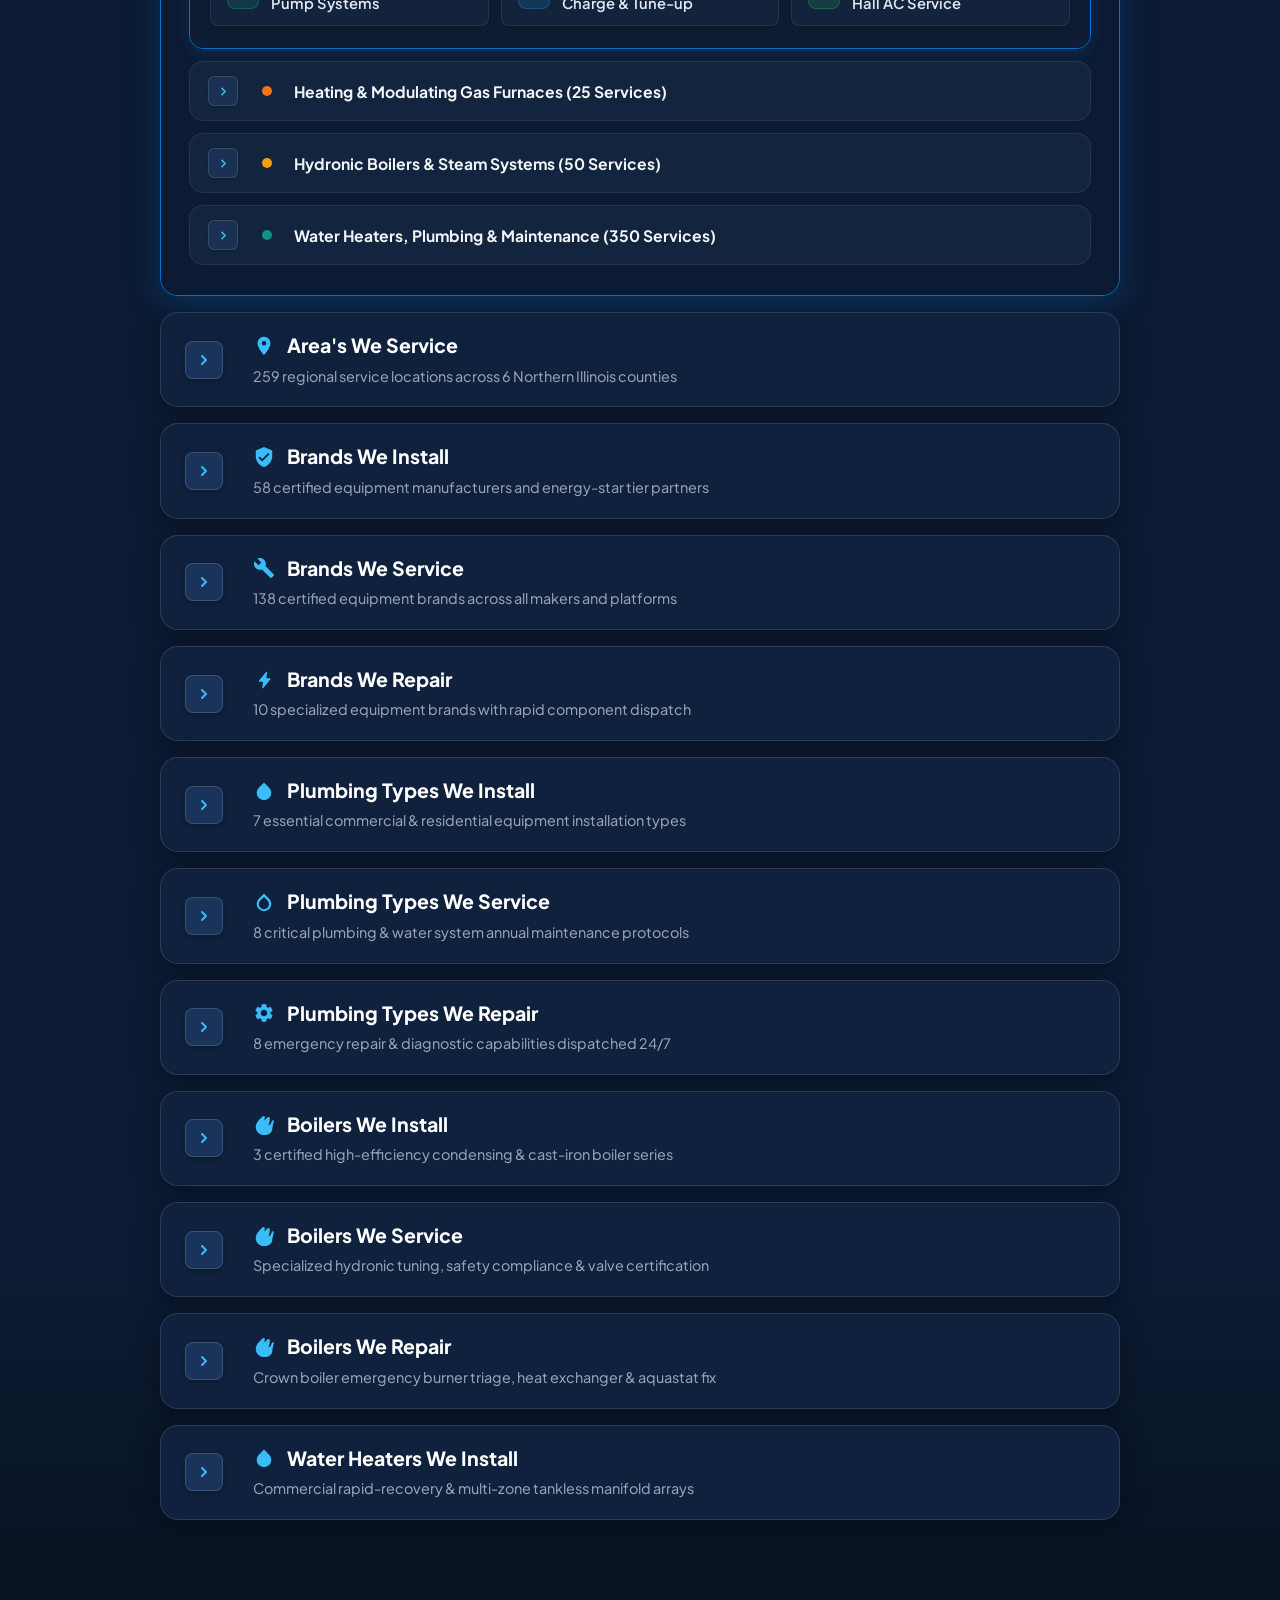
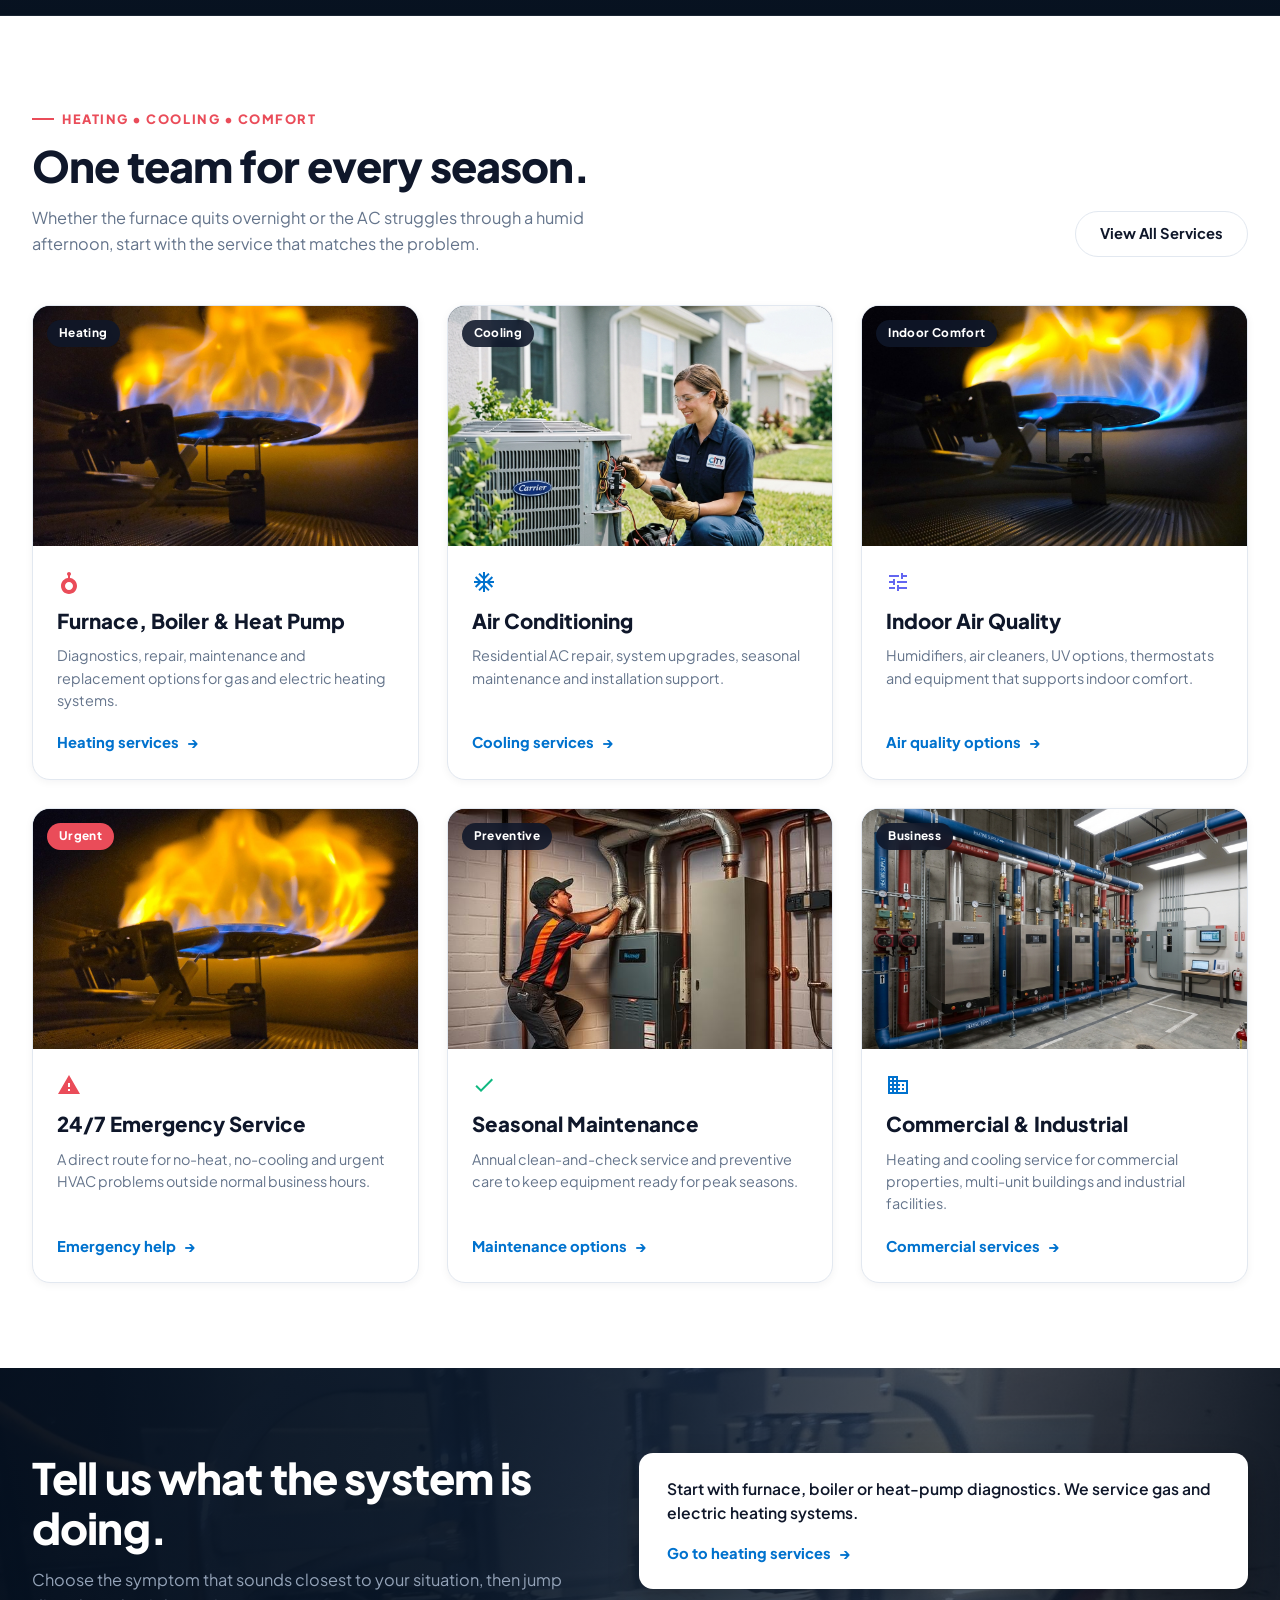
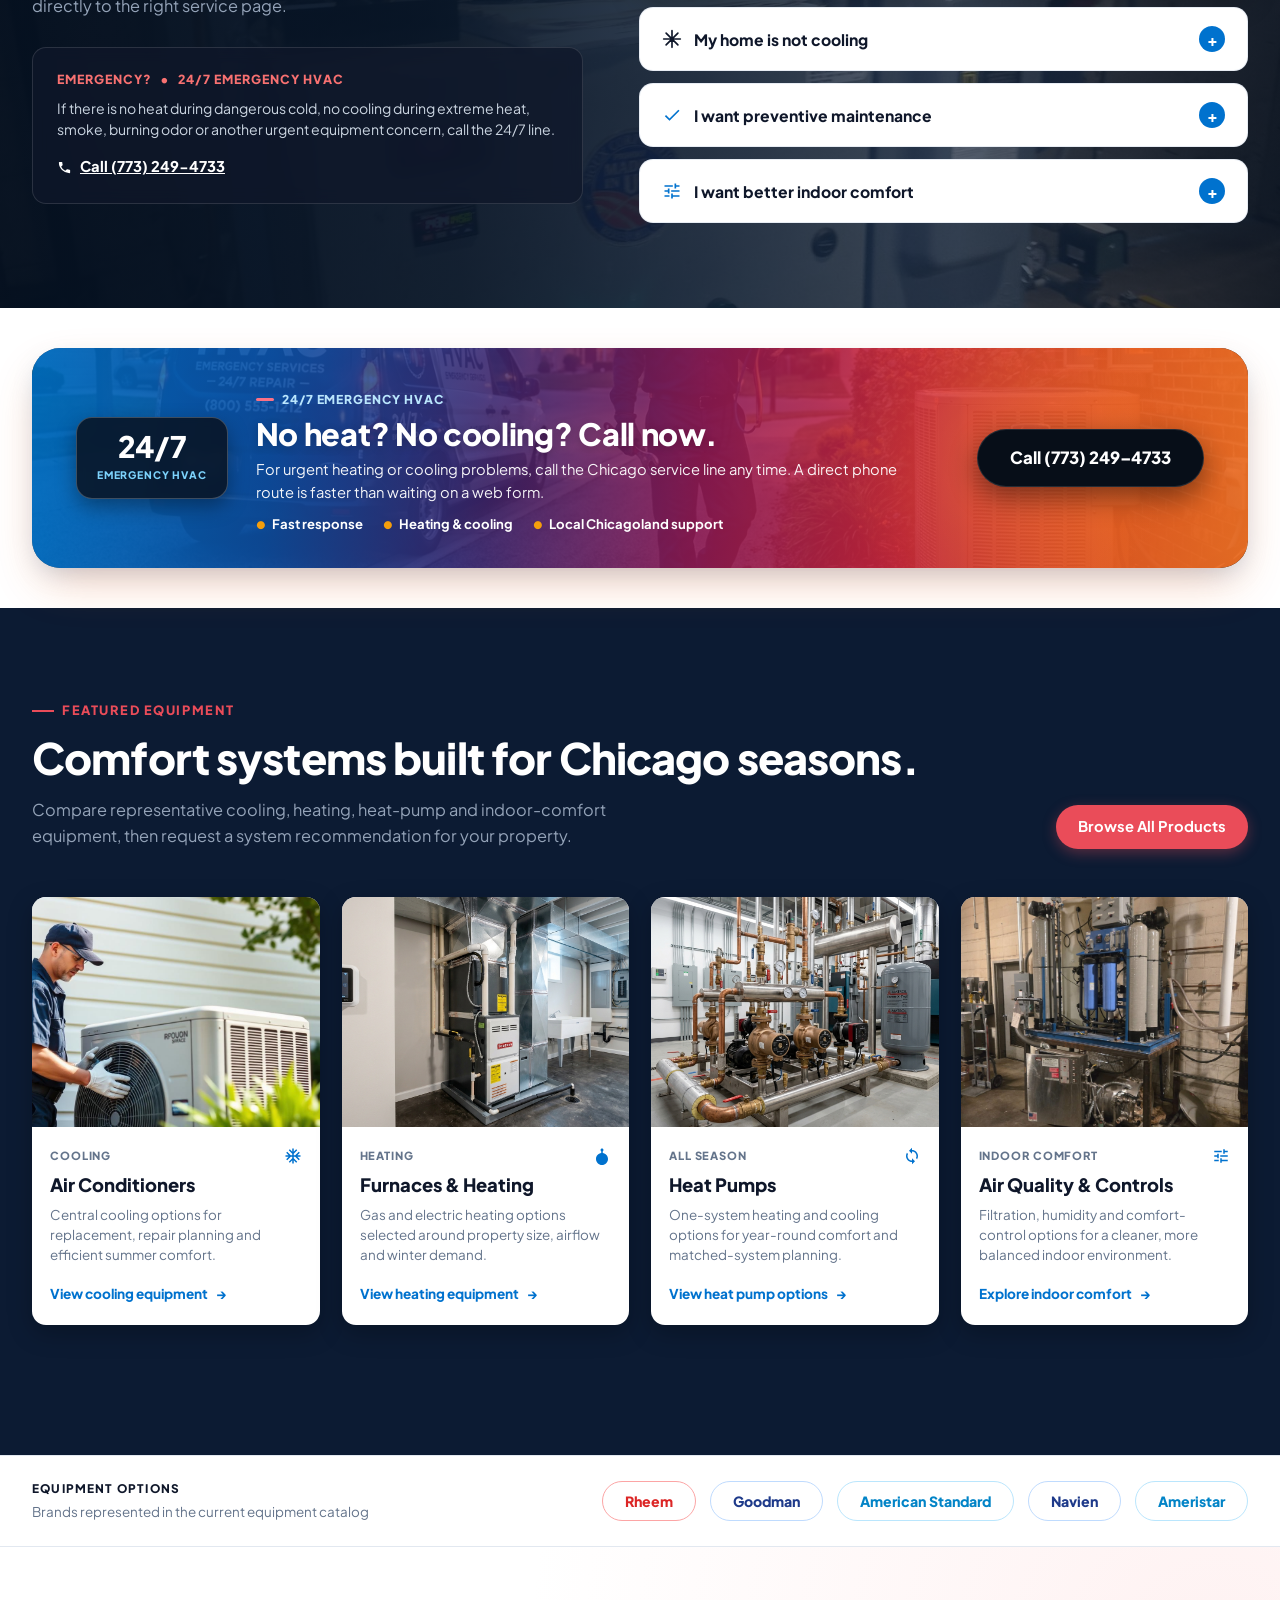
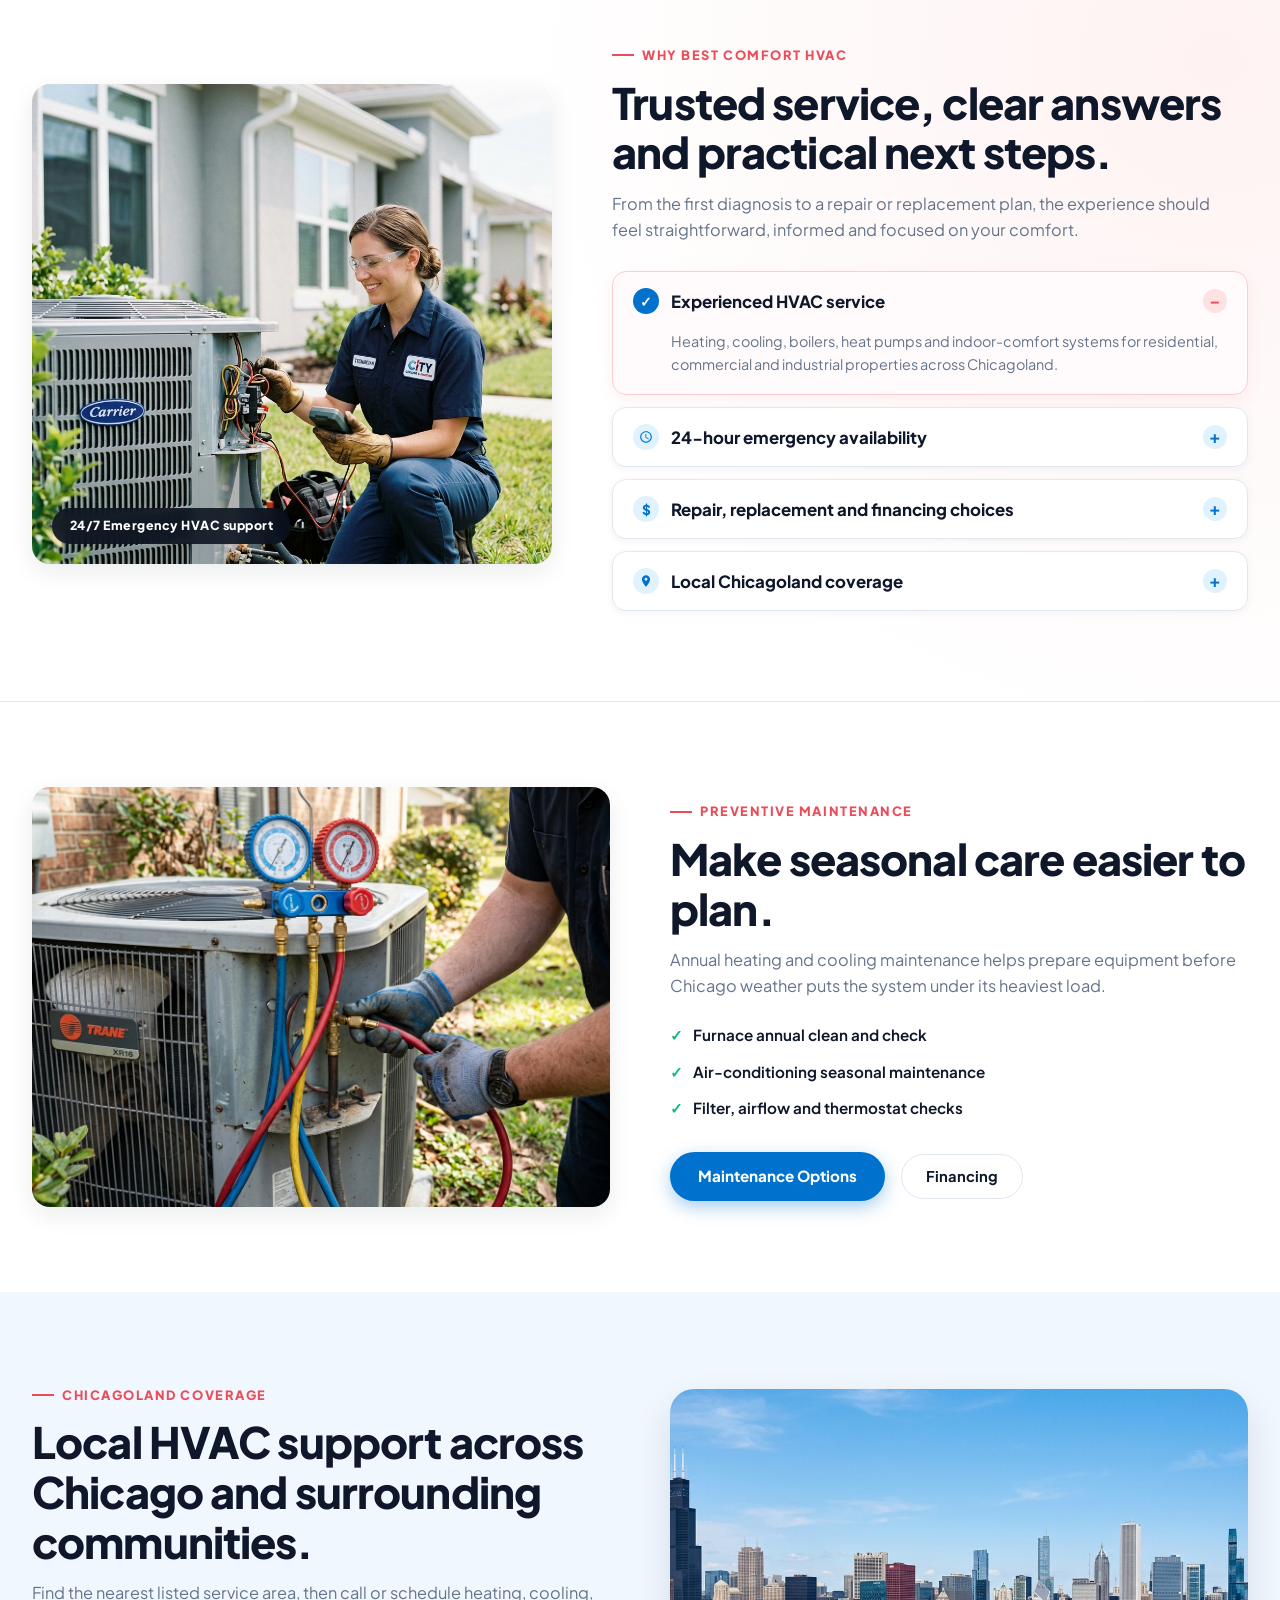
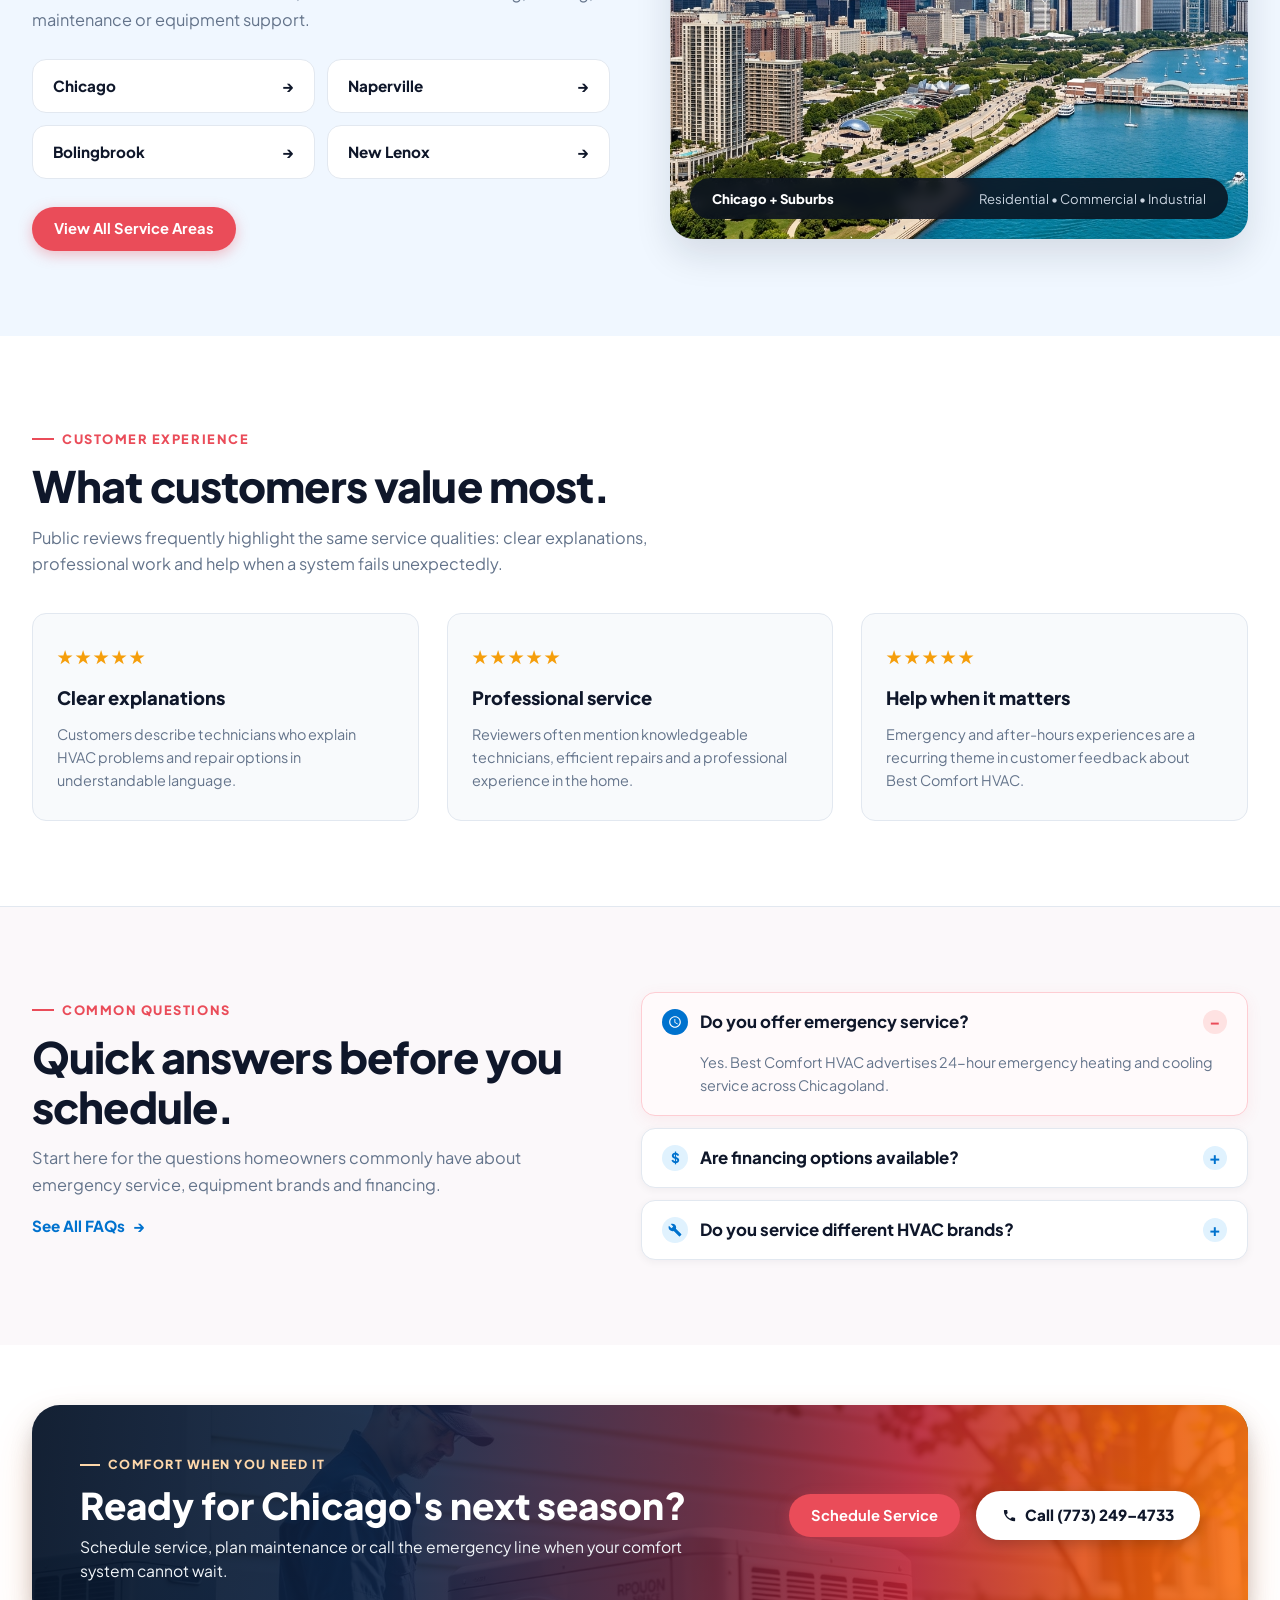
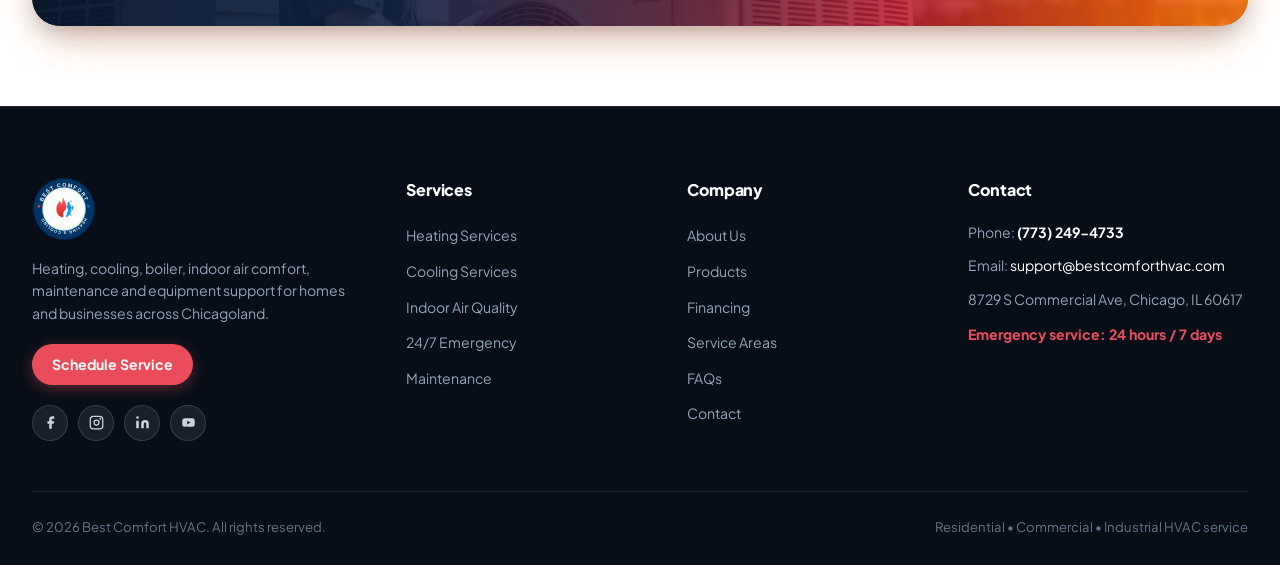
==== commit 9c28da7c: "feat: add subpage styles and update templates for products and homepage" ====
--- a/index.html
+++ b/index.html
@@ -13,7 +13,7 @@
   
   <!-- Stylesheets (Modular Best Comfort Architecture) -->
   <link rel="stylesheet" href="css/style.css?v=10.20">
-  <link rel="stylesheet" href="css/homepage.css?v=10.25">
+  <link rel="stylesheet" href="css/homepage.css?v=10.26">
   <link rel="shortcut icon" href="images/best-comfort-logo.svg" type="image/svg+xml">
 </head>
 <body>
--- a/css/style.css
+++ b/css/style.css
@@ -6,4 +6,4 @@
 @import url('variables.css?v=10.5');
 @import url('header-footer.css?v=10.5');
 @import url('components.css?v=10.5');
-@import url('pages.css?v=10.5');
+@import url('pages.css?v=10.7');
--- a/css/homepage.css
+++ b/css/homepage.css
@@ -1543,7 +1543,7 @@
 .bc-service-img-wrap {
   position: relative;
   width: 100%;
-  height: 195px;
+  height: 240px;
   overflow: hidden;
   background-color: #0f172a;
 }
@@ -1552,11 +1552,12 @@
   width: 100%;
   height: 100%;
   object-fit: cover;
-  transition: transform 0.4s ease;
+  object-position: center 30%;
+  transition: transform 0.45s cubic-bezier(0.16, 1, 0.3, 1);
 }
 
 .bc-service-card:hover .bc-service-img {
-  transform: scale(1.05);
+  transform: scale(1.06);
 }
 
 .bc-service-pill-tag {
@@ -2030,20 +2031,22 @@
 
 .bc-cat-img-wrap {
   width: 100%;
-  height: 160px;
+  height: 230px;
   overflow: hidden;
   background: #0f172a;
+  position: relative;
 }
 
 .bc-cat-img {
   width: 100%;
   height: 100%;
   object-fit: cover;
-  transition: transform 0.4s ease;
+  object-position: center;
+  transition: transform 0.45s cubic-bezier(0.16, 1, 0.3, 1);
 }
 
 .bc-catalog-card:hover .bc-cat-img {
-  transform: scale(1.06);
+  transform: scale(1.08);
 }
 
 .bc-cat-body {
@@ -2425,15 +2428,16 @@
 
 .bc-coverage-media {
   position: relative;
-  border-radius: var(--bc-radius-lg);
+  border-radius: var(--bc-radius-xl);
   overflow: hidden;
-  box-shadow: var(--bc-shadow-md);
+  box-shadow: var(--bc-shadow-lg);
 }
 
 .bc-coverage-img {
   width: 100%;
-  height: 400px;
+  height: 450px;
   object-fit: cover;
+  object-position: center;
   display: block;
 }
 
@@ -3263,10 +3267,11 @@
   }
 
   .bc-services-grid { grid-template-columns: 1fr; gap: 18px; }
-  .bc-service-card { padding: 24px 20px; }
+  .bc-service-card { padding: 0; overflow: hidden; }
+  .bc-service-img-wrap { height: 210px; }
   .bc-catalog-grid { grid-template-columns: 1fr; gap: 20px; margin-bottom: 32px; }
   .bc-catalog-card { box-shadow: 0 6px 20px rgba(0, 0, 0, 0.25); }
-  .bc-cat-img-wrap { height: 180px; }
+  .bc-cat-img-wrap { height: 210px; }
   .bc-cat-body { padding: 20px 18px; }
   .bc-areas-buttons { grid-template-columns: 1fr; gap: 10px; }
   .bc-reviews-grid { grid-template-columns: 1fr; gap: 16px; }
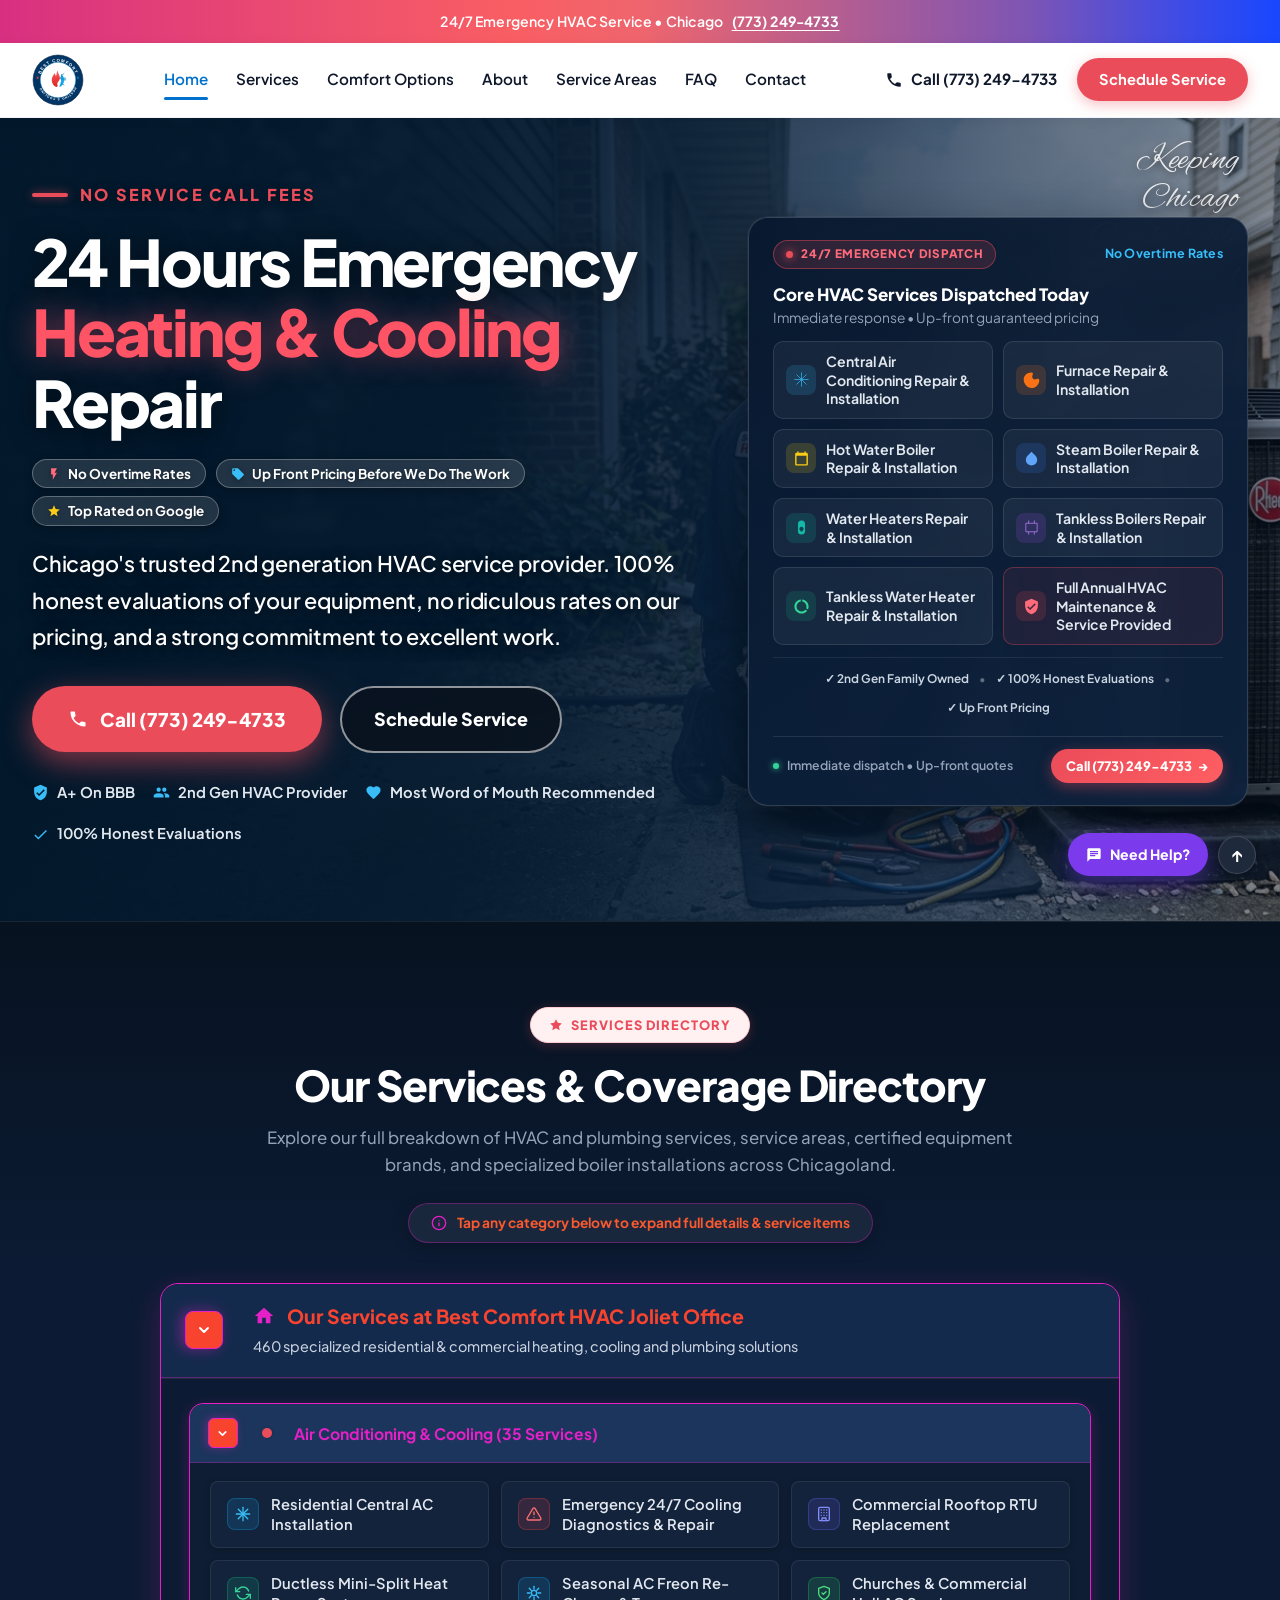
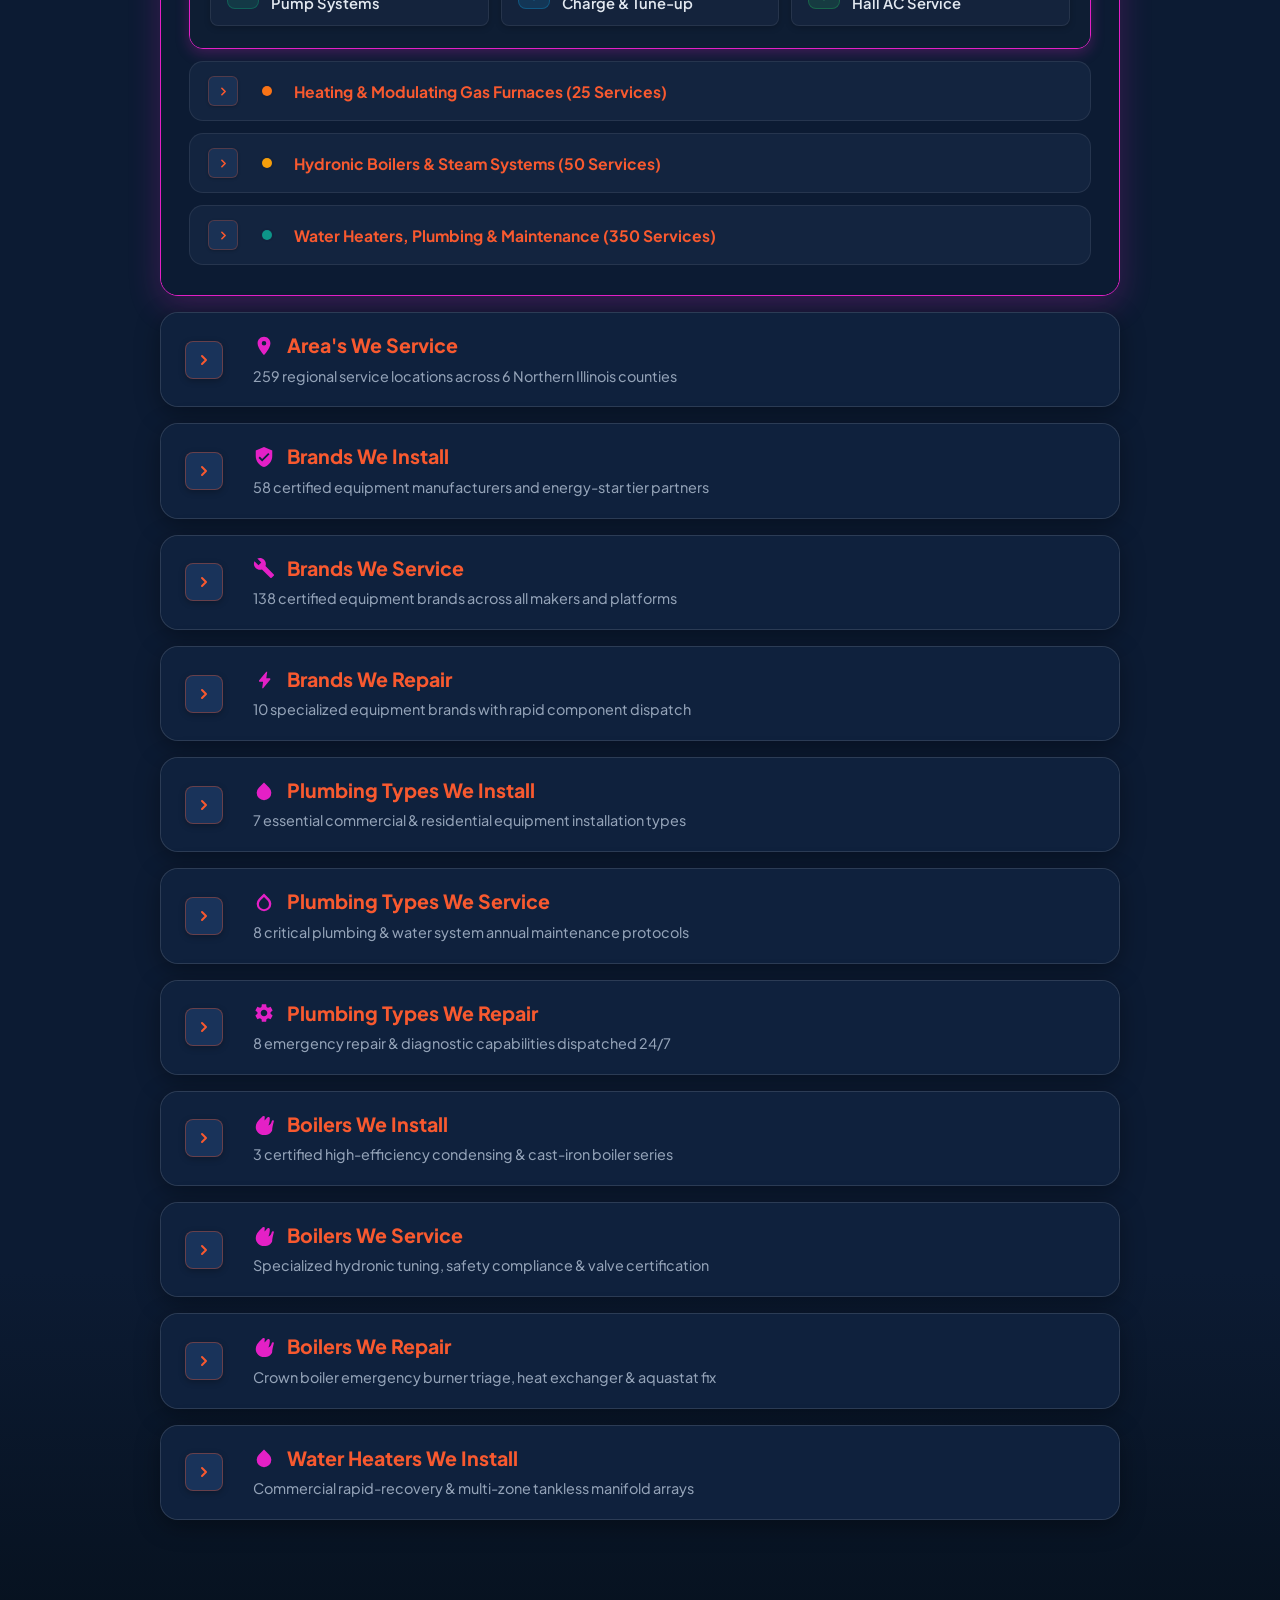
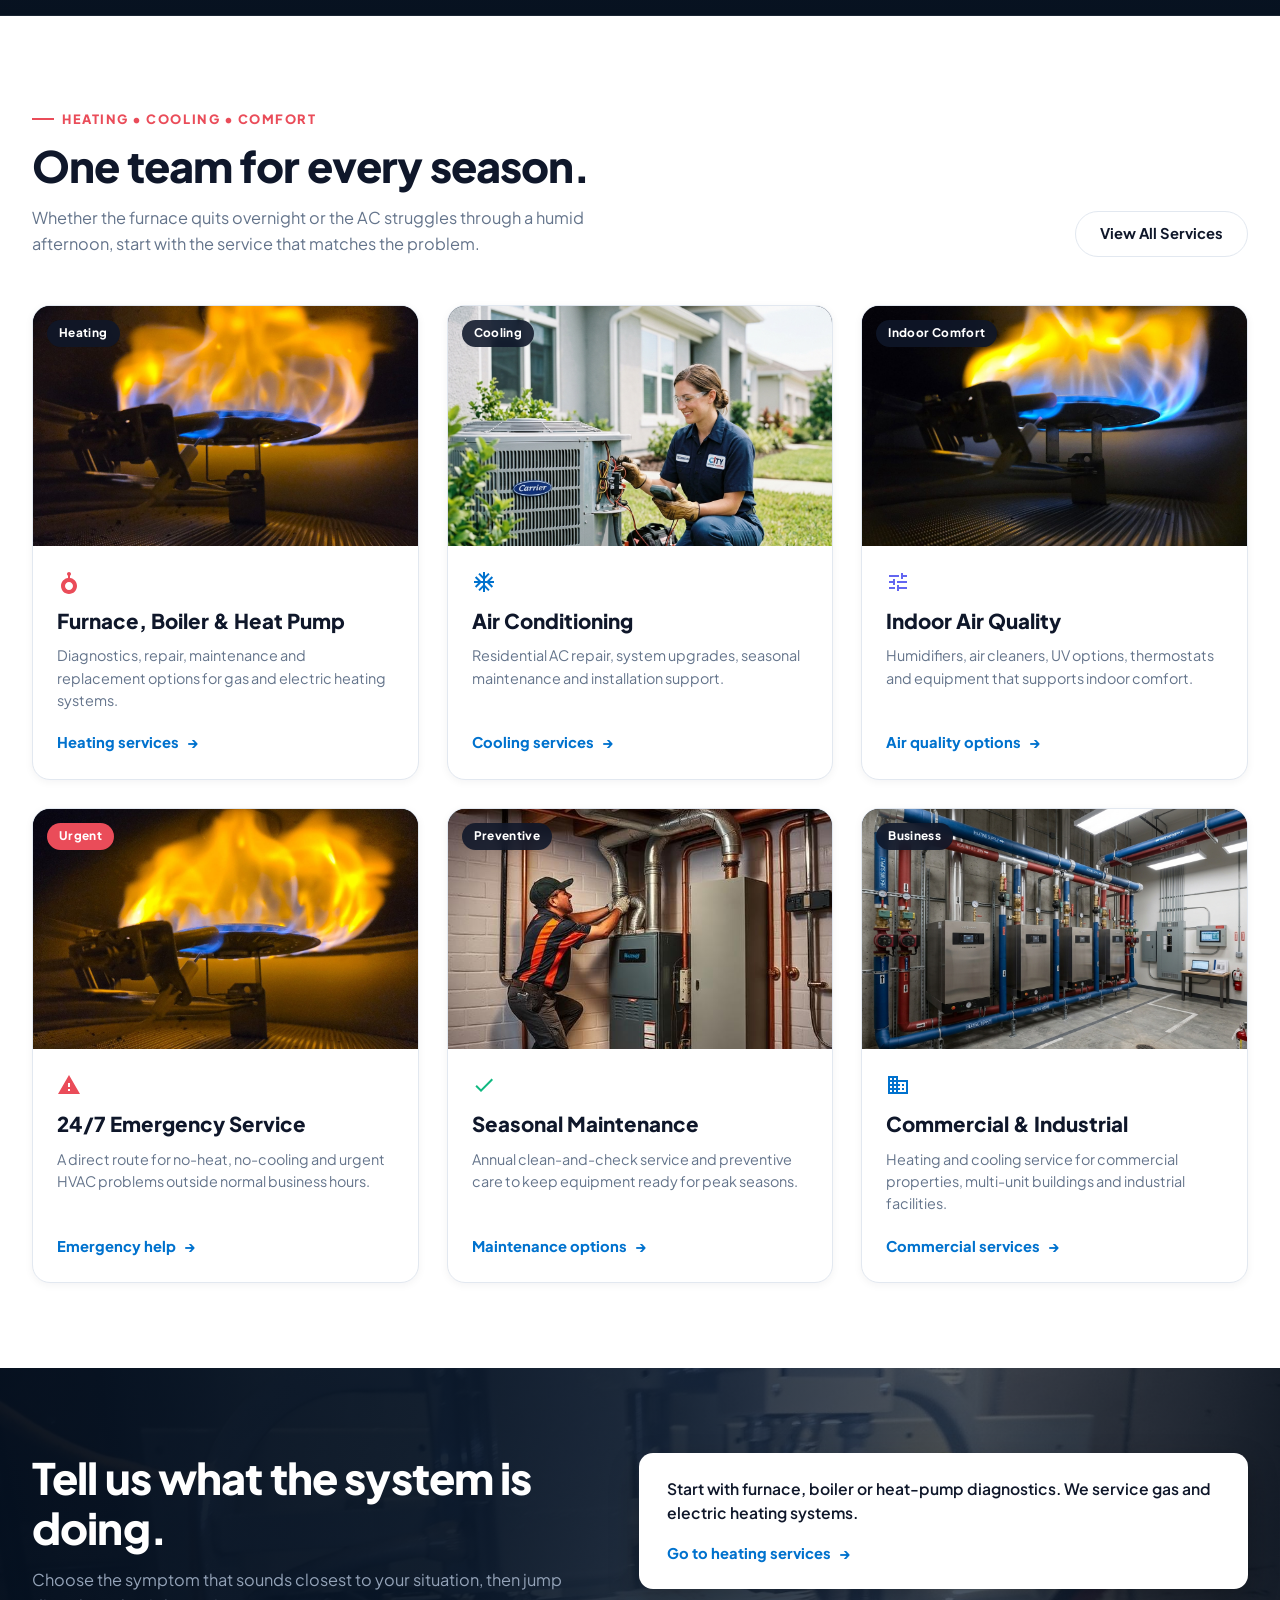
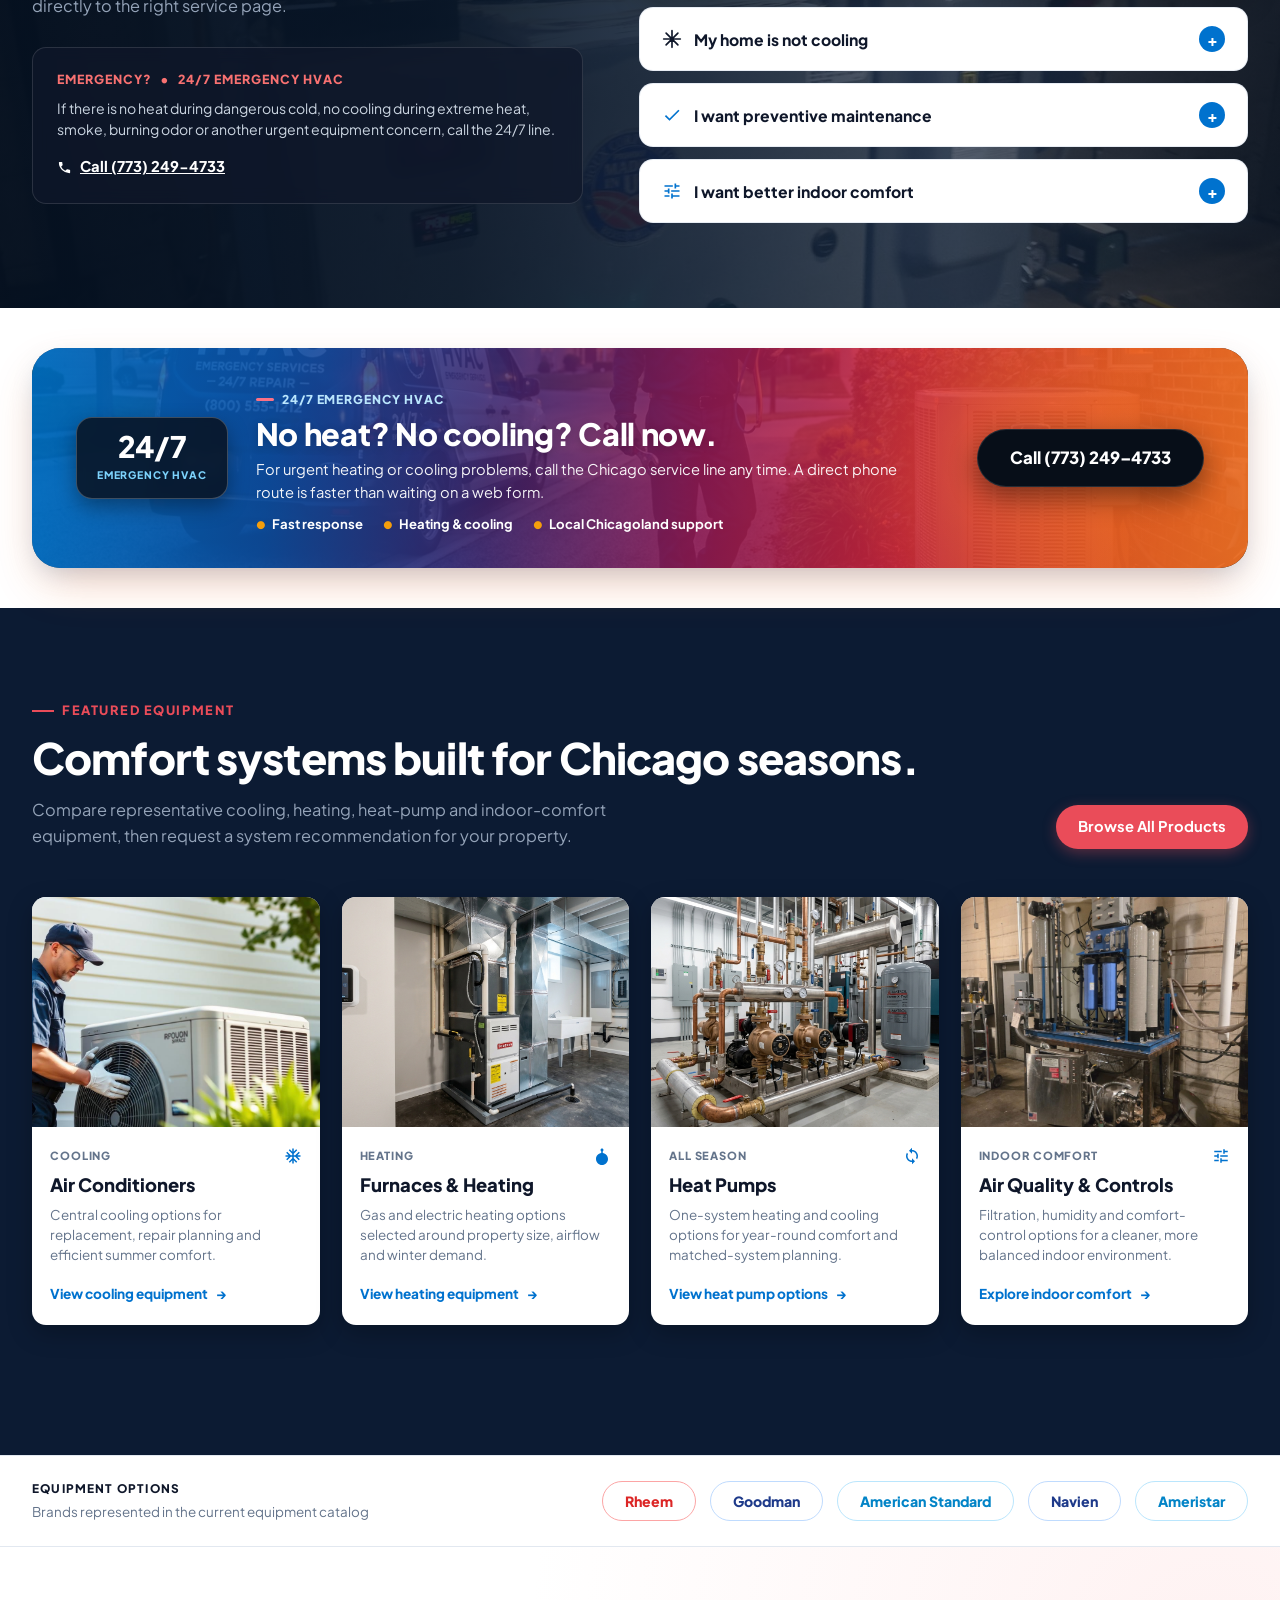
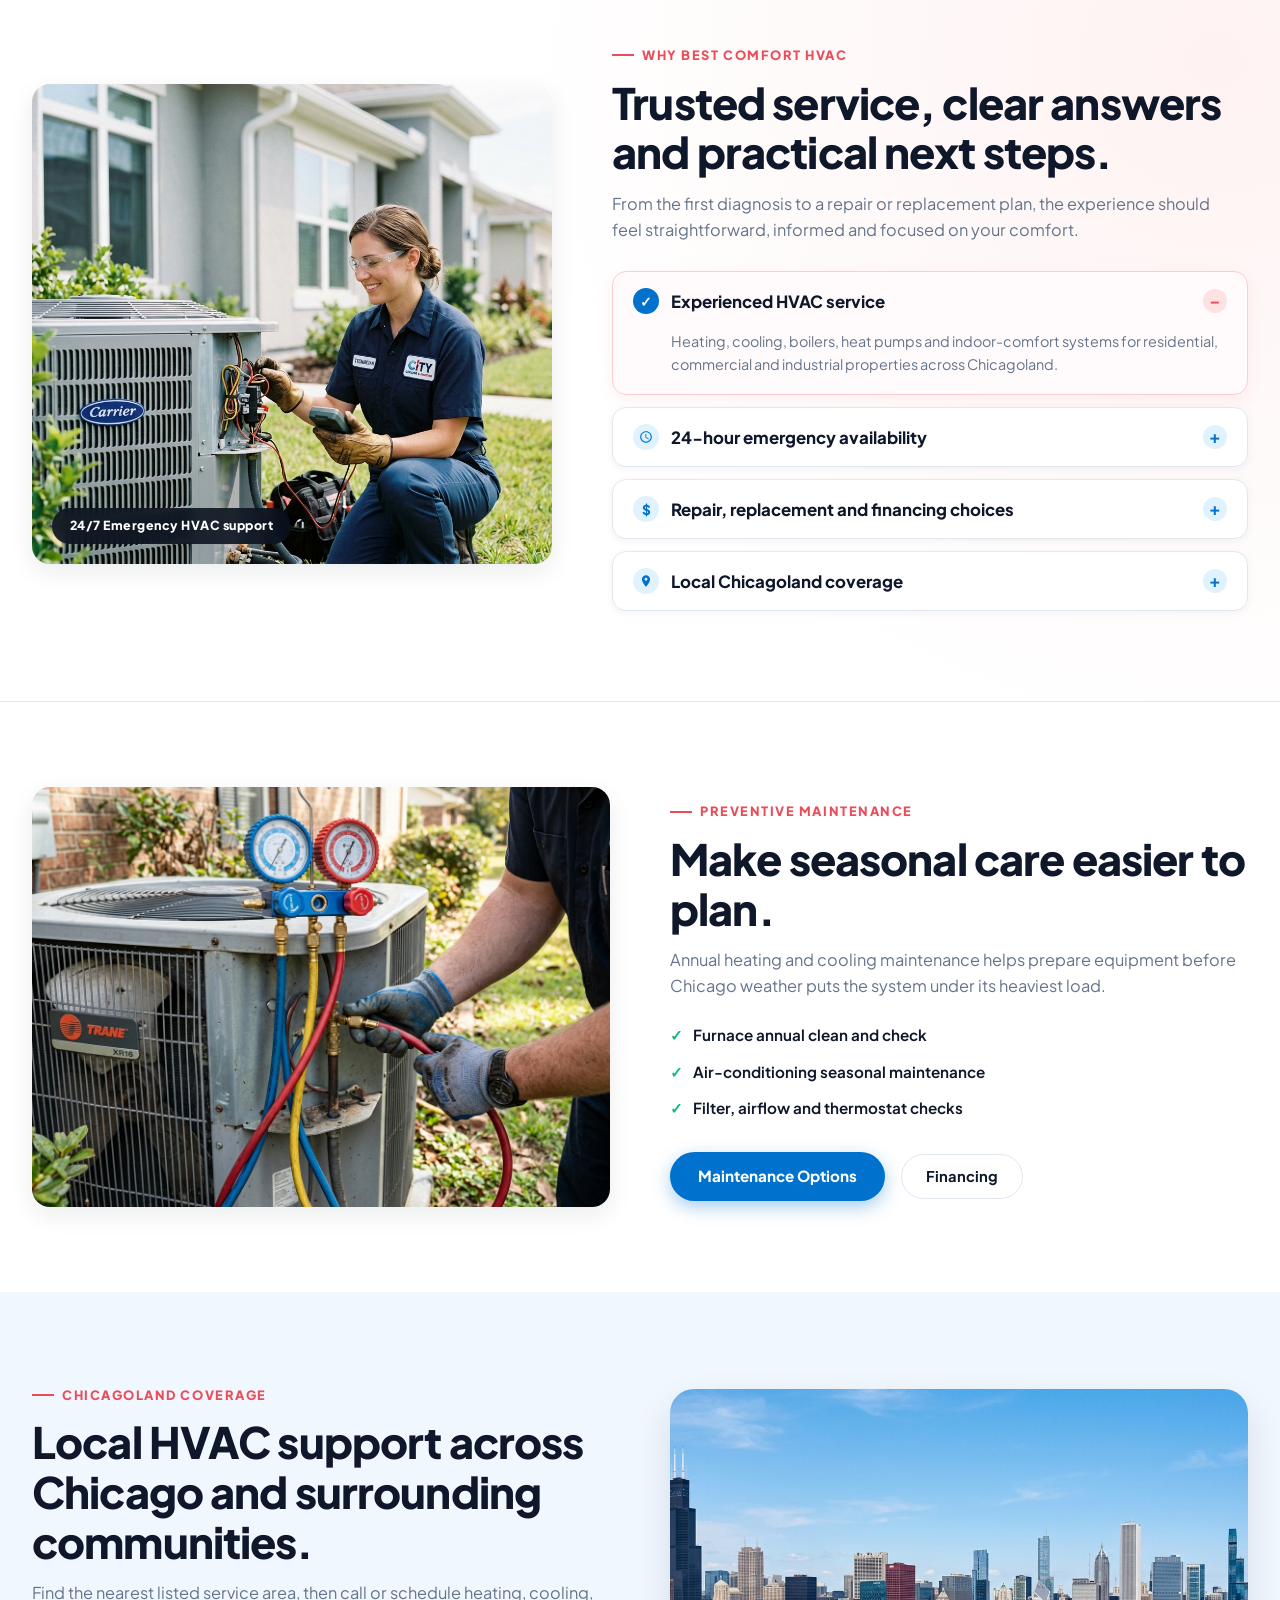
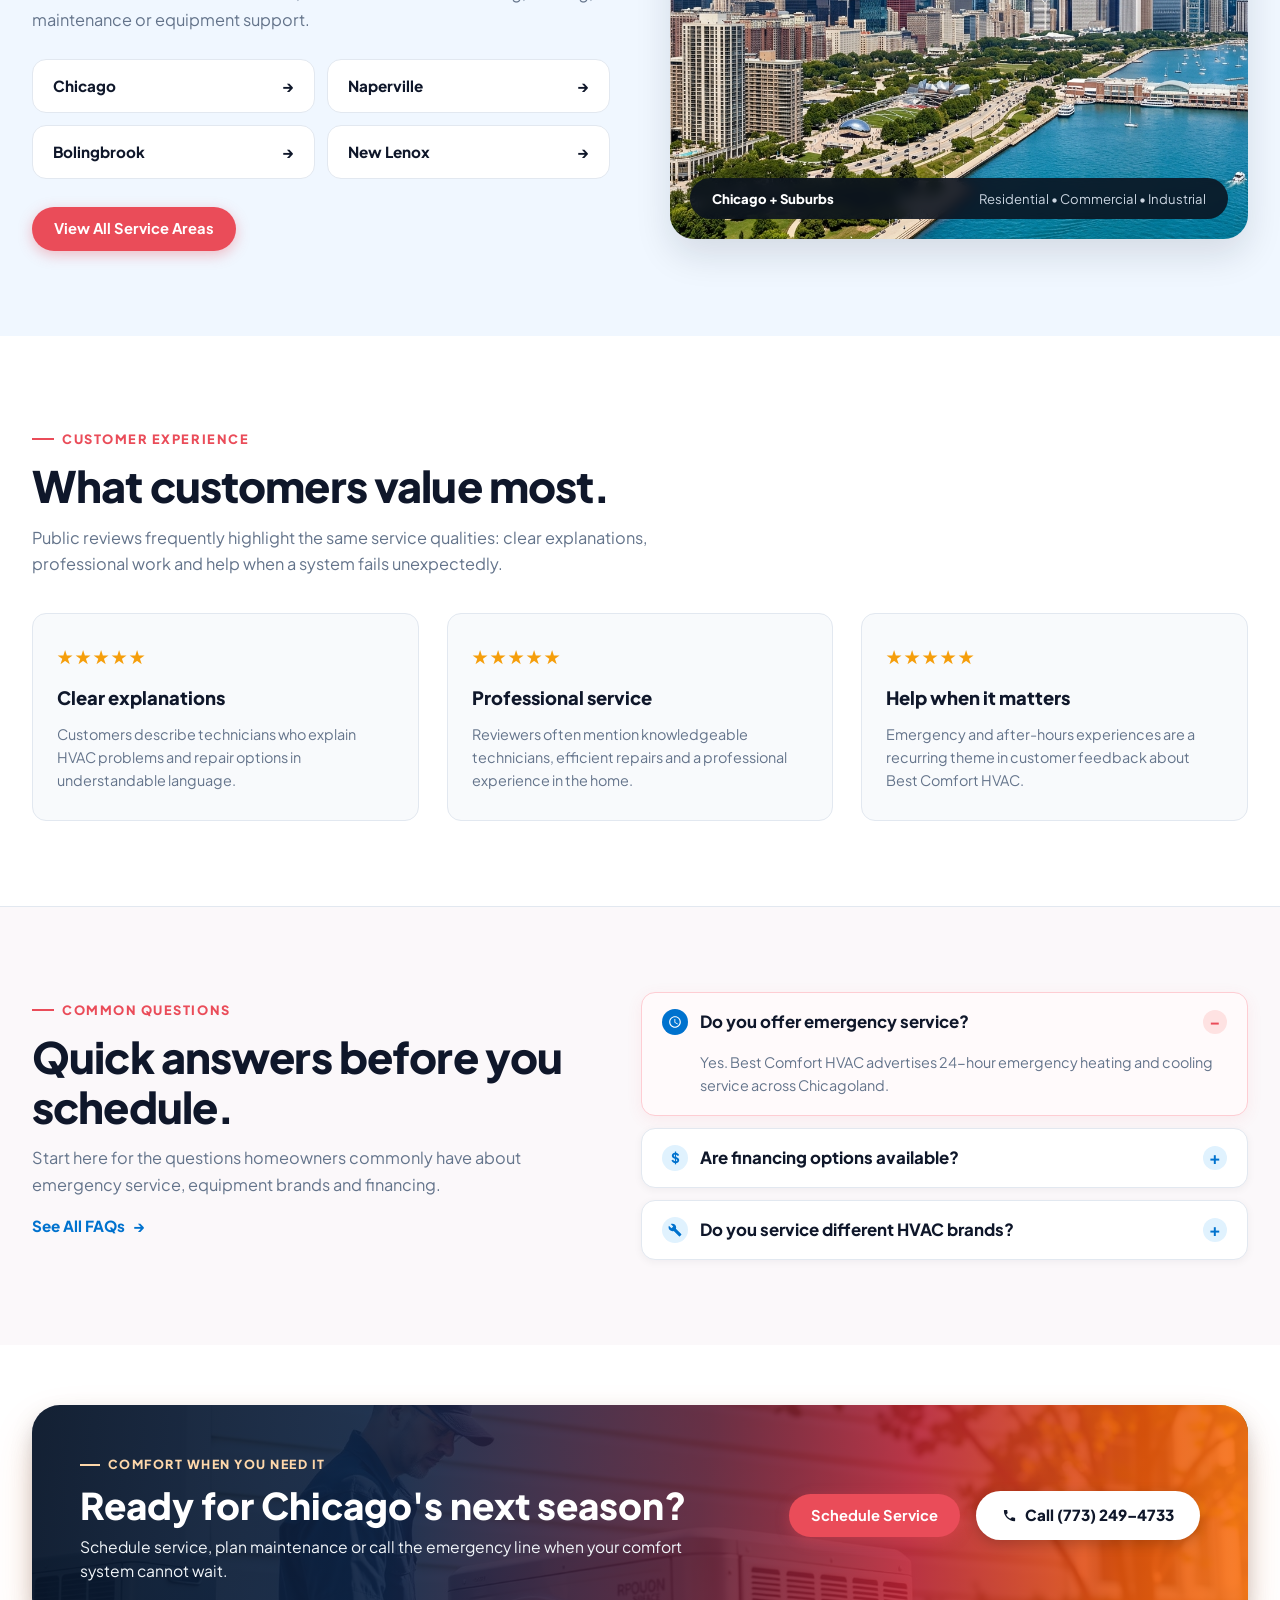
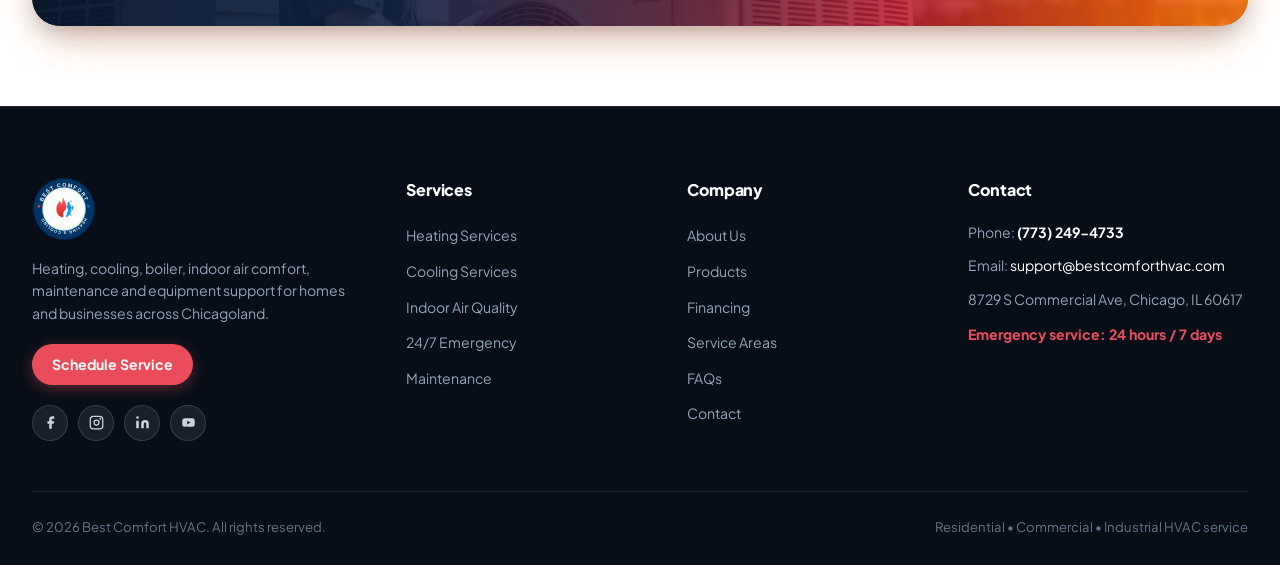
==== commit 43b266ae: "feat: add homepage design system and styling for Trey-Durden website" ====
--- a/index.html
+++ b/index.html
@@ -13,7 +13,7 @@
   
   <!-- Stylesheets (Modular Best Comfort Architecture) -->
   <link rel="stylesheet" href="css/style.css?v=10.20">
-  <link rel="stylesheet" href="css/homepage.css?v=10.26">
+  <link rel="stylesheet" href="css/homepage.css?v=10.27">
   <link rel="shortcut icon" href="images/best-comfort-logo.svg" type="image/svg+xml">
 </head>
 <body>
--- a/css/homepage.css
+++ b/css/homepage.css
@@ -914,11 +914,11 @@
   gap: 10px;
   padding: 8px 22px;
   background: rgba(255, 255, 255, 0.06);
-  border: 1px solid rgba(255, 255, 255, 0.14);
+  border: 1px solid rgba(228, 32, 198, 0.35);
   border-radius: var(--bc-radius-pill);
   font-size: 0.86rem;
   font-weight: 700;
-  color: #38bdf8;
+  color: #F8592F;
   box-shadow: 0 4px 16px rgba(0, 0, 0, 0.25);
   margin-top: 4px;
   backdrop-filter: blur(8px);
@@ -927,7 +927,7 @@
 .bc-directory-hint-bar svg {
   width: 16px;
   height: 16px;
-  color: #38bdf8;
+  color: #E420C6;
   flex-shrink: 0;
 }
 
@@ -959,15 +959,15 @@
 }
 
 #servicesDirectoryAccordion > .accordion-item:hover {
-  border-color: rgba(0, 114, 206, 0.6) !important;
+  border-color: rgba(248, 89, 47, 0.5) !important;
   box-shadow: 0 8px 30px rgba(0, 0, 0, 0.5) !important;
 }
 
-/* Active / Expanded Accordion State */
+/* Active / Expanded Accordion State - Accent with #E420C6 */
 #servicesDirectoryAccordion > .accordion-item:has(> .accordion-header > .accordion-button:not(.collapsed)),
 #servicesDirectoryAccordion > .accordion-item.active {
-  border-color: var(--bc-blue) !important;
-  box-shadow: 0 10px 32px rgba(0, 114, 206, 0.25) !important;
+  border-color: #E420C6 !important;
+  box-shadow: 0 10px 32px rgba(228, 32, 198, 0.22) !important;
 }
 
 .accordion-header {
@@ -998,12 +998,12 @@
 
 #servicesDirectoryAccordion > .accordion-item > .accordion-header > .accordion-button:focus {
   outline: none;
-  box-shadow: 0 0 0 3px rgba(0, 114, 206, 0.3);
+  box-shadow: 0 0 0 3px rgba(228, 32, 198, 0.3);
 }
 
 #servicesDirectoryAccordion > .accordion-item > .accordion-header > .accordion-button:not(.collapsed) {
   background: #142a4d;
-  border-bottom: 1px solid rgba(0, 114, 206, 0.35);
+  border-bottom: 1px solid rgba(228, 32, 198, 0.35);
   border-bottom-left-radius: 0 !important;
   border-bottom-right-radius: 0 !important;
   box-shadow: none;
@@ -1019,9 +1019,9 @@
   min-width: 38px;
   border-radius: 8px;
   background-color: #19335a;
-  border: 1.5px solid rgba(255, 255, 255, 0.15);
+  border: 1.5px solid rgba(248, 89, 47, 0.35);
   box-shadow: 0 2px 6px rgba(0, 0, 0, 0.25);
-  background-image: url("data:image/svg+xml,%3Csvg xmlns='http://www.w3.org/2000/svg' viewBox='0 0 24 24' fill='none' stroke='%2338bdf8' stroke-width='3' stroke-linecap='round' stroke-linejoin='round'%3E%3Cpolyline points='9 18 15 12 9 6'%3E%3C/polyline%3E%3C/svg%3E") !important;
+  background-image: url("data:image/svg+xml,%3Csvg xmlns='http://www.w3.org/2000/svg' viewBox='0 0 24 24' fill='none' stroke='%23F8592F' stroke-width='3' stroke-linecap='round' stroke-linejoin='round'%3E%3Cpolyline points='9 18 15 12 9 6'%3E%3C/polyline%3E%3C/svg%3E") !important;
   background-repeat: no-repeat !important;
   background-position: center !important;
   background-size: 16px 16px !important;
@@ -1035,22 +1035,22 @@
 }
 
 #servicesDirectoryAccordion > .accordion-item > .accordion-header > .accordion-button:hover::after {
-  border-color: #38bdf8;
+  border-color: #E420C6;
   background-color: #214373;
-  box-shadow: 0 2px 10px rgba(0, 114, 206, 0.3);
+  box-shadow: 0 2px 10px rgba(228, 32, 198, 0.3);
 }
 
 #servicesDirectoryAccordion > .accordion-item > .accordion-header > .accordion-button:not(.collapsed)::after {
-  background-color: var(--bc-coral) !important;
-  border-color: var(--bc-coral) !important;
+  background-color: #F8432F !important;
+  border-color: #E420C6 !important;
   background-image: url("data:image/svg+xml,%3Csvg xmlns='http://www.w3.org/2000/svg' viewBox='0 0 24 24' fill='none' stroke='%23ffffff' stroke-width='3' stroke-linecap='round' stroke-linejoin='round'%3E%3Cpolyline points='9 18 15 12 9 6'%3E%3C/polyline%3E%3C/svg%3E") !important;
-  box-shadow: 0 4px 12px var(--bc-coral-glow);
+  box-shadow: 0 4px 14px rgba(228, 32, 198, 0.45);
   transform: rotate(90deg) !important;
 }
 
 #servicesDirectoryAccordion > .accordion-item > .accordion-header > .accordion-button:not(.collapsed):hover::after {
-  background-color: var(--bc-coral-hover) !important;
-  border-color: var(--bc-coral-hover) !important;
+  background-color: #F8592F !important;
+  border-color: #E420C6 !important;
 }
 
 .accordion-collapse {
@@ -1067,7 +1067,7 @@
   border-top: 1px solid rgba(255, 255, 255, 0.08);
 }
 
-/* Accordion Header Title & Subtitle Layout */
+/* Accordion Header Title & Subtitle Layout - Electric Salmon #F8592F / #F8432F */
 .bs-acc-title-wrap {
   display: flex;
   flex-direction: column;
@@ -1081,7 +1081,7 @@
 .bs-acc-title {
   font-size: 1.22rem;
   font-weight: 750;
-  color: #ffffff;
+  color: #F8592F;
   line-height: 1.3;
   display: flex;
   align-items: center;
@@ -1089,14 +1089,15 @@
   transition: color 0.2s ease;
 }
 
+.accordion-button:hover .bs-acc-title,
 .accordion-button:not(.collapsed) .bs-acc-title {
-  color: #38bdf8;
+  color: #F8432F;
 }
 
 .bs-acc-title svg {
   width: 22px;
   height: 22px;
-  color: #38bdf8;
+  color: #E420C6;
   flex-shrink: 0;
   transition: transform 0.25s ease;
 }
@@ -1106,7 +1107,7 @@
 }
 
 .accordion-button:not(.collapsed) .bs-acc-title svg {
-  color: #38bdf8;
+  color: #E420C6;
 }
 
 .bs-acc-badge {
@@ -1146,7 +1147,7 @@
 }
 
 .bs-nested-accordion .accordion-item:hover {
-  border-color: rgba(0, 114, 206, 0.5) !important;
+  border-color: rgba(228, 32, 198, 0.4) !important;
   background: #172c4c;
   box-shadow: 0 4px 12px rgba(0, 0, 0, 0.25) !important;
 }
@@ -1154,8 +1155,8 @@
 .bs-nested-accordion .accordion-item:has(> .accordion-header > .accordion-button:not(.collapsed)),
 .bs-nested-accordion .accordion-item.active {
   background: #172c4c;
-  border-color: var(--bc-blue) !important;
-  box-shadow: 0 4px 14px rgba(0, 114, 206, 0.2) !important;
+  border-color: #E420C6 !important;
+  box-shadow: 0 4px 14px rgba(228, 32, 198, 0.25) !important;
 }
 
 .bs-nested-accordion .accordion-button {
@@ -1164,7 +1165,7 @@
   background: transparent;
   border: none;
   border-radius: var(--bc-radius-md) !important;
-  color: #e2e8f0;
+  color: #F8592F;
   font-weight: 700;
   font-size: 0.98rem;
   display: flex;
@@ -1176,13 +1177,13 @@
 
 .bs-nested-accordion .accordion-button:hover {
   background: #1c355c;
-  color: #38bdf8;
+  color: #F8432F;
 }
 
 .bs-nested-accordion .accordion-button:not(.collapsed) {
   background: #1c355c;
-  color: #38bdf8;
-  border-bottom: 1px solid rgba(0, 114, 206, 0.3);
+  color: #E420C6;
+  border-bottom: 1px solid rgba(228, 32, 198, 0.3);
   border-bottom-left-radius: 0 !important;
   border-bottom-right-radius: 0 !important;
   box-shadow: none;
@@ -1198,9 +1199,9 @@
   min-width: 30px;
   border-radius: 6px;
   background-color: #1a3154;
-  border: 1.5px solid rgba(255, 255, 255, 0.12);
+  border: 1.5px solid rgba(248, 89, 47, 0.25);
   box-shadow: 0 1px 3px rgba(0, 0, 0, 0.2);
-  background-image: url("data:image/svg+xml,%3Csvg xmlns='http://www.w3.org/2000/svg' viewBox='0 0 24 24' fill='none' stroke='%2338bdf8' stroke-width='3' stroke-linecap='round' stroke-linejoin='round'%3E%3Cpolyline points='9 18 15 12 9 6'%3E%3C/polyline%3E%3C/svg%3E") !important;
+  background-image: url("data:image/svg+xml,%3Csvg xmlns='http://www.w3.org/2000/svg' viewBox='0 0 24 24' fill='none' stroke='%23F8592F' stroke-width='3' stroke-linecap='round' stroke-linejoin='round'%3E%3Cpolyline points='9 18 15 12 9 6'%3E%3C/polyline%3E%3C/svg%3E") !important;
   background-repeat: no-repeat !important;
   background-position: center !important;
   background-size: 13px 13px !important;
@@ -1214,15 +1215,15 @@
 }
 
 .bs-nested-accordion .accordion-button:hover::after {
-  border-color: #38bdf8;
+  border-color: #E420C6;
   background-color: #244270;
 }
 
 .bs-nested-accordion .accordion-button:not(.collapsed)::after {
-  background-color: var(--bc-coral) !important;
-  border-color: var(--bc-coral) !important;
+  background-color: #F8432F !important;
+  border-color: #E420C6 !important;
   background-image: url("data:image/svg+xml,%3Csvg xmlns='http://www.w3.org/2000/svg' viewBox='0 0 24 24' fill='none' stroke='%23ffffff' stroke-width='3' stroke-linecap='round' stroke-linejoin='round'%3E%3Cpolyline points='9 18 15 12 9 6'%3E%3C/polyline%3E%3C/svg%3E") !important;
-  box-shadow: 0 2px 8px var(--bc-coral-glow);
+  box-shadow: 0 2px 8px rgba(228, 32, 198, 0.35);
   transform: rotate(90deg) !important;
 }
 
@@ -1252,12 +1253,12 @@
 }
 
 .bs-child-accordion .accordion-item:hover {
-  border-color: rgba(0, 114, 206, 0.4) !important;
+  border-color: rgba(228, 32, 198, 0.4) !important;
 }
 
 .bs-child-accordion .accordion-item:has(> .accordion-header > .accordion-button:not(.collapsed)) {
-  border-color: rgba(0, 114, 206, 0.6) !important;
-  box-shadow: 0 2px 10px rgba(0, 114, 206, 0.15) !important;
+  border-color: rgba(228, 32, 198, 0.7) !important;
+  box-shadow: 0 2px 10px rgba(228, 32, 198, 0.2) !important;
 }
 
 .bs-child-accordion .accordion-button {
@@ -1266,7 +1267,7 @@
   background: #182b47;
   border: none;
   border-radius: 10px !important;
-  color: #e2e8f0;
+  color: #F8592F;
   font-weight: 650;
   font-size: 0.93rem;
   display: flex;
@@ -1279,13 +1280,13 @@
 
 .bs-child-accordion .accordion-button:hover {
   background: #1f375a;
-  color: #38bdf8;
+  color: #F8432F;
 }
 
 .bs-child-accordion .accordion-button:not(.collapsed) {
   background: #1f375a;
-  color: #38bdf8;
-  border-bottom: 1px solid rgba(0, 114, 206, 0.3);
+  color: #E420C6;
+  border-bottom: 1px solid rgba(228, 32, 198, 0.3);
   border-bottom-left-radius: 0 !important;
   border-bottom-right-radius: 0 !important;
 }
@@ -1299,8 +1300,8 @@
   min-width: 24px;
   border-radius: 5px;
   background-color: #1a3154;
-  border: 1px solid rgba(255, 255, 255, 0.12);
-  background-image: url("data:image/svg+xml,%3Csvg xmlns='http://www.w3.org/2000/svg' viewBox='0 0 24 24' fill='none' stroke='%2338bdf8' stroke-width='3' stroke-linecap='round' stroke-linejoin='round'%3E%3Cpolyline points='9 18 15 12 9 6'%3E%3C/polyline%3E%3C/svg%3E") !important;
+  border: 1px solid rgba(248, 89, 47, 0.25);
+  background-image: url("data:image/svg+xml,%3Csvg xmlns='http://www.w3.org/2000/svg' viewBox='0 0 24 24' fill='none' stroke='%23F8592F' stroke-width='3' stroke-linecap='round' stroke-linejoin='round'%3E%3Cpolyline points='9 18 15 12 9 6'%3E%3C/polyline%3E%3C/svg%3E") !important;
   background-repeat: no-repeat !important;
   background-position: center !important;
   background-size: 11px 11px !important;
@@ -1314,8 +1315,8 @@
 }
 
 .bs-child-accordion .accordion-button:not(.collapsed)::after {
-  background-color: var(--bc-blue) !important;
-  border-color: var(--bc-blue) !important;
+  background-color: #F8432F !important;
+  border-color: #E420C6 !important;
   background-image: url("data:image/svg+xml,%3Csvg xmlns='http://www.w3.org/2000/svg' viewBox='0 0 24 24' fill='none' stroke='%23ffffff' stroke-width='3' stroke-linecap='round' stroke-linejoin='round'%3E%3Cpolyline points='9 18 15 12 9 6'%3E%3C/polyline%3E%3C/svg%3E") !important;
   transform: rotate(90deg) !important;
 }
@@ -1354,11 +1355,11 @@
 .bs-sub-title {
   font-weight: 700;
   font-size: 0.98rem;
-  color: #f1f5f9;
+  color: #F8592F;
 }
 
 .accordion-button:not(.collapsed) .bs-sub-title {
-  color: #38bdf8;
+  color: #E420C6;
 }
 
 /* -------------------------------------------------------------
@@ -1390,9 +1391,9 @@
 
 .bs-tree-item:hover {
   background: #1c3356;
-  border-color: var(--bc-blue);
-  color: #ffffff;
-  box-shadow: 0 4px 16px rgba(0, 114, 206, 0.25);
+  border-color: #E420C6;
+  color: #F8592F;
+  box-shadow: 0 4px 16px rgba(228, 32, 198, 0.25);
   transform: translateY(-2px);
 }
 
@@ -1401,9 +1402,9 @@
   height: 32px;
   min-width: 32px;
   border-radius: 8px;
-  background: var(--bc-blue-soft);
-  border: 1px solid var(--bc-blue-border);
-  color: var(--bc-blue);
+  background: rgba(228, 32, 198, 0.12);
+  border: 1px solid rgba(228, 32, 198, 0.35);
+  color: #E420C6;
   display: inline-flex;
   align-items: center;
   justify-content: center;
@@ -1413,9 +1414,9 @@
 
 .bs-tree-item:hover .bs-tree-icon {
   transform: scale(1.08);
-  background: var(--bc-blue);
-  color: var(--bc-white);
-  border-color: var(--bc-blue);
+  background: #E420C6;
+  color: #ffffff;
+  border-color: #E420C6;
 }
 
 .bs-tree-icon svg {
